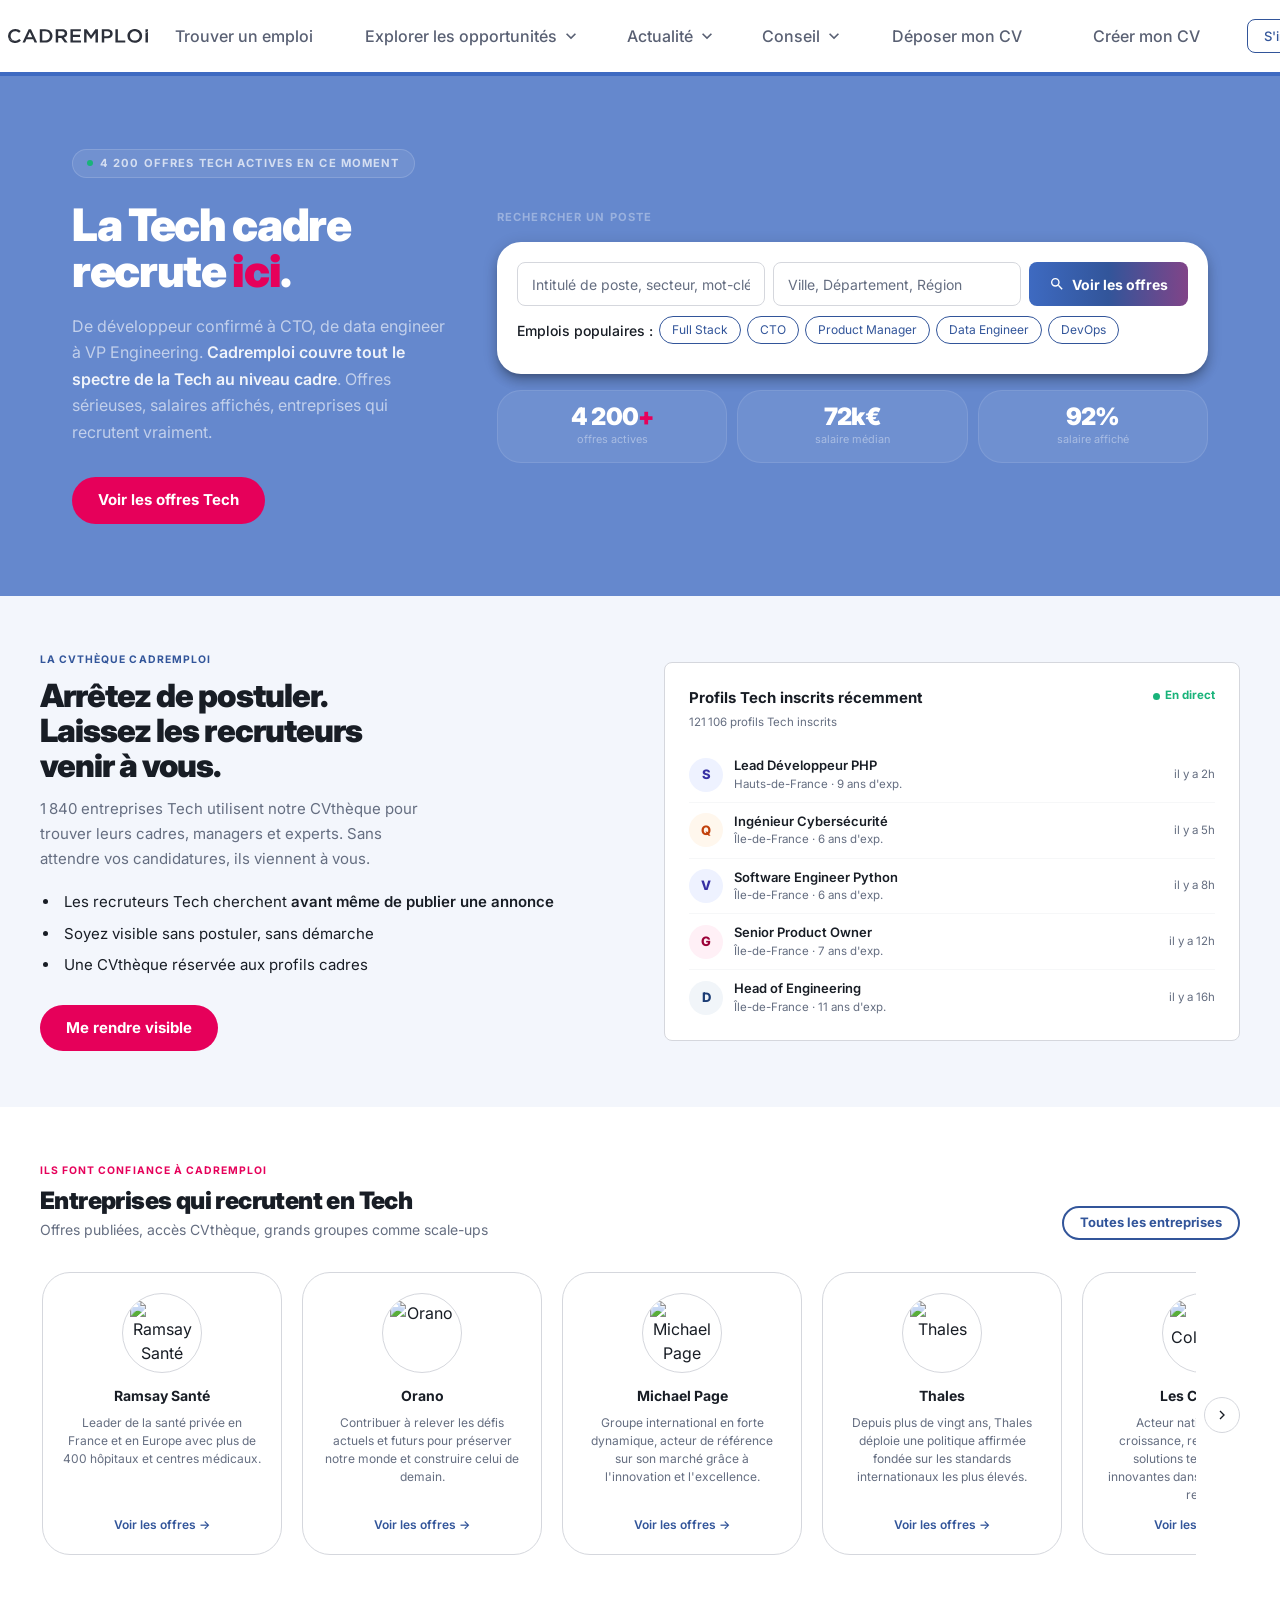
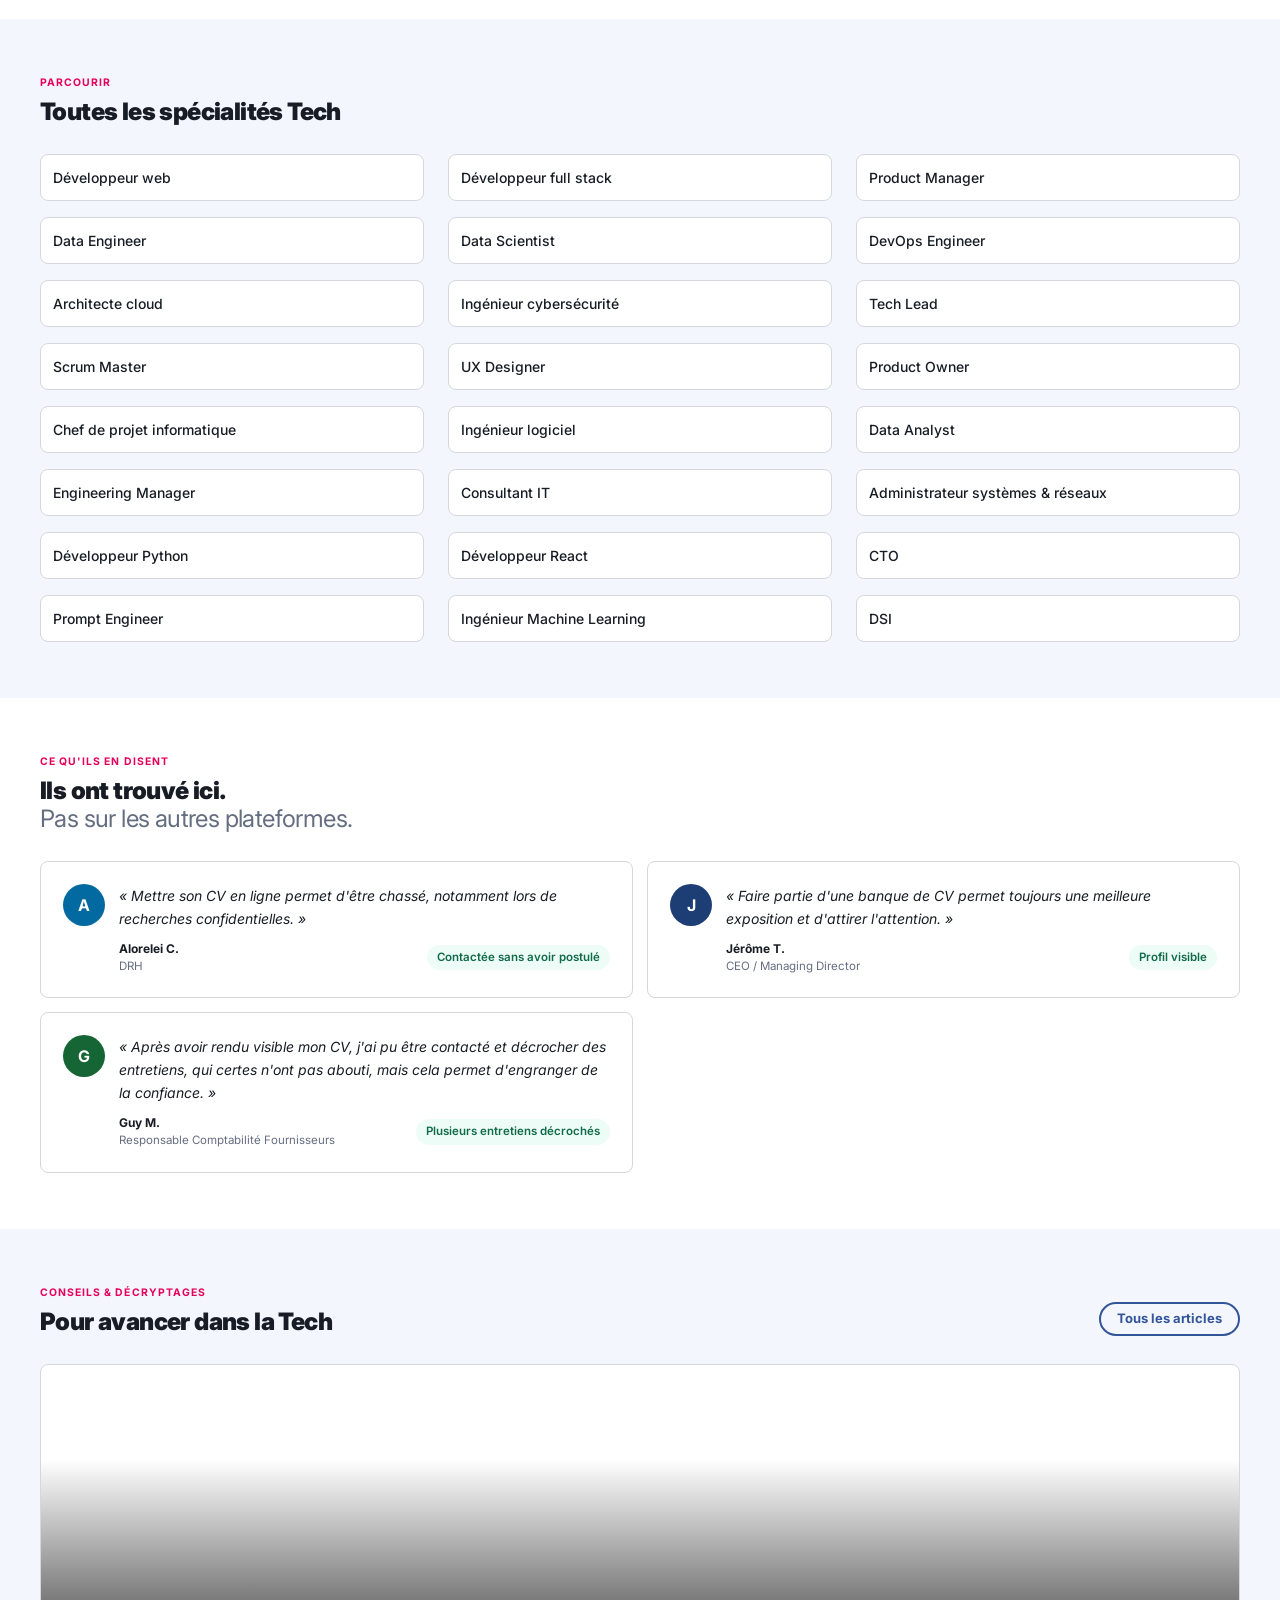
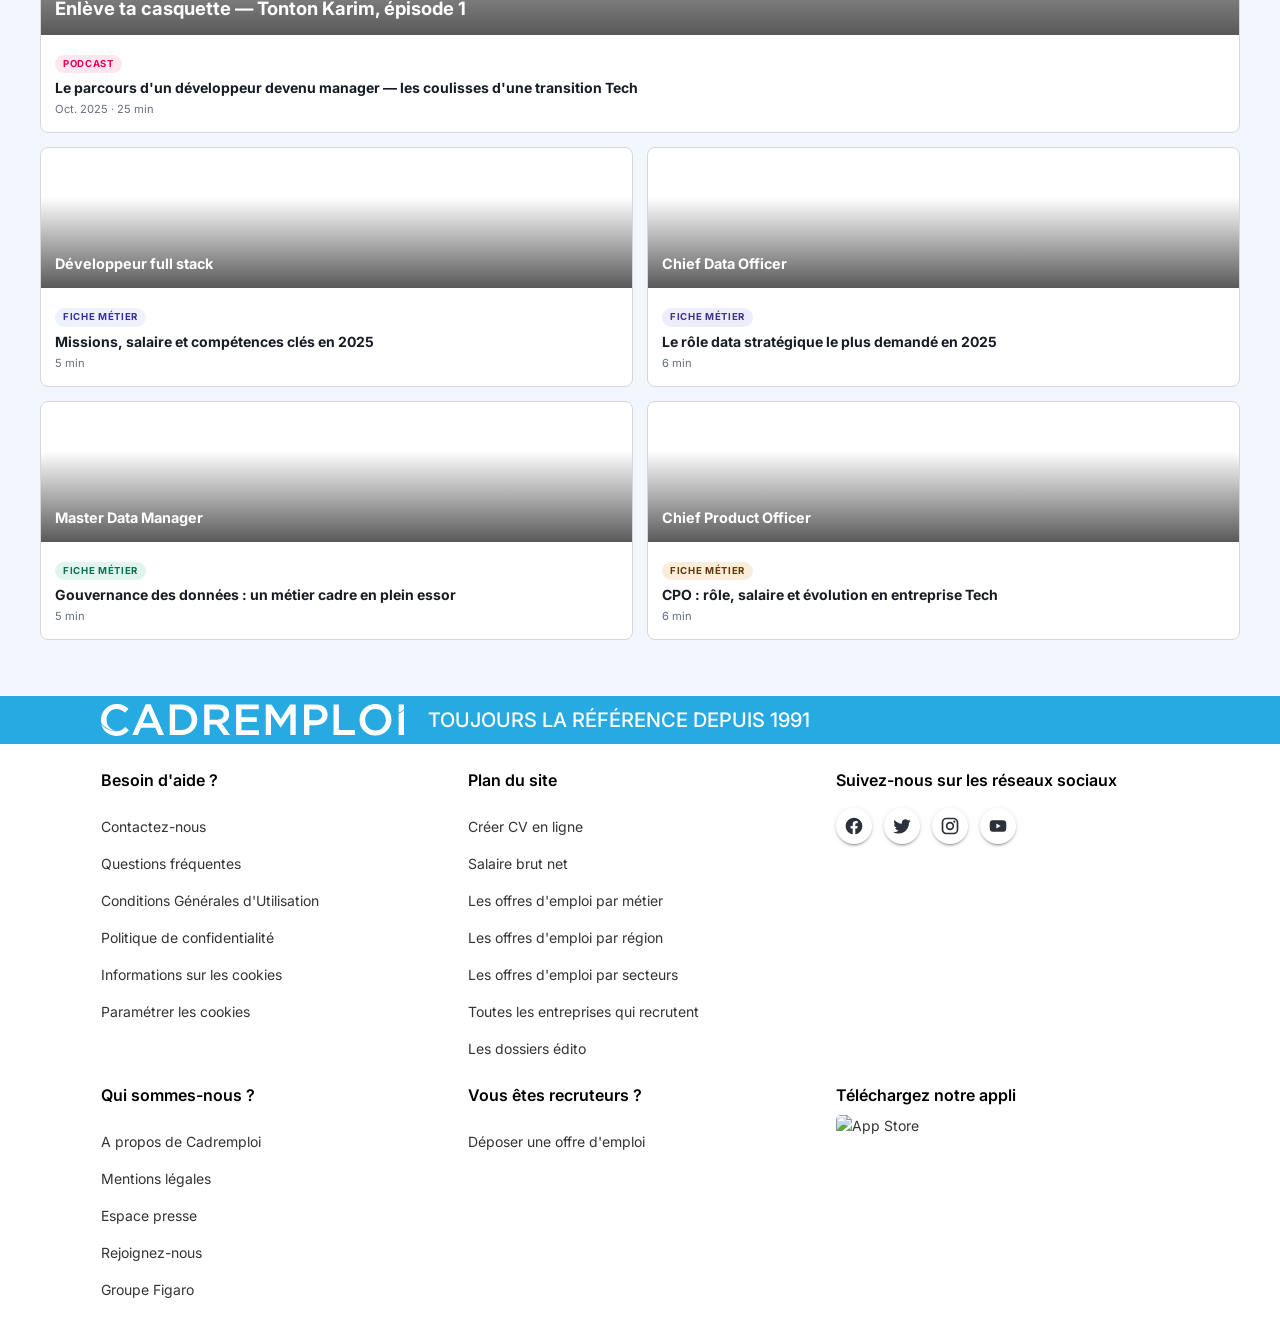
==== tech/index.html @ a8ceb449 "Reorganisation en mono-repo multi-landings par metier - Deplacement du contenu Tech Cadre dans tech/" ====
<!doctype html>
<html lang="fr">
  <head>
    <meta charset="UTF-8" />
    <meta name="viewport" content="width=device-width, initial-scale=1.0" />

    <!-- ══════════════════════════════════════════
         SEO — optimisé pour requêtes Tech cadre
         Requêtes cibles :
           Principale  : "emploi informatique cadre" / "offre emploi tech cadre"
           Secondaires : "emploi développeur cadre", "offre data engineer cadre",
                         "emploi product manager", "offre CTO DSI"
           Longue traîne : "offre emploi full stack Paris cadre",
                           "salaire data engineer cadre France"
         ══════════════════════════════════════════ -->

    <!-- Titre : 57 car. — keyword principal en tête -->
    <title>Offres d'emploi Tech &amp; Informatique Cadre | Cadremploi</title>

    <!-- Description : 155 car. — bénéfice + chiffres + différenciation -->
    <meta
      name="description"
      content="4 200 offres d'emploi Tech pour cadres : développeur, data engineer, product manager, CTO, DevOps. Salaires affichés, entreprises identifiées. Le job board des cadres Tech."
    />

    <meta name="robots" content="noindex, nofollow" />
    <link rel="canonical" href="https://www.cadremploi.fr/fonction/tech" />

    <!-- ── Open Graph (LinkedIn, Facebook, WhatsApp) ── -->
    <meta property="og:type" content="website" />
    <meta property="og:site_name" content="Cadremploi" />
    <meta property="og:locale" content="fr_FR" />
    <meta property="og:url" content="https://www.cadremploi.fr/fonction/tech" />
    <meta
      property="og:title"
      content="Offres d'emploi Tech Cadre — 4 200 postes avec salaires affichés | Cadremploi"
    />
    <meta
      property="og:description"
      content="Développeur, Data Engineer, Product Manager, CTO — trouvez votre prochain poste Tech cadre. Salaires affichés, entreprises identifiées, CVthèque accessible."
    />
    <meta
      property="og:image"
      content="https://sebfcms.github.io/LP_Hub-metiers/tech/assets/og-tech-cadremploi.png"
    />
    <meta property="og:image:width" content="1200" />
    <meta property="og:image:height" content="630" />
    <meta
      property="og:image:alt"
      content="Cadremploi — Offres d'emploi Tech cadre"
    />

    <!-- ── Twitter / X Card ── -->
    <meta name="twitter:card" content="summary_large_image" />
    <meta name="twitter:site" content="@cadremploi" />
    <meta
      name="twitter:title"
      content="Offres d'emploi Tech Cadre | Cadremploi"
    />
    <meta
      name="twitter:description"
      content="4 200 offres Tech pour cadres. Salaires affichés, entreprises identifiées. Déposez votre CV et laissez les recruteurs venir à vous."
    />
    <meta
      name="twitter:image"
      content="https://sebfcms.github.io/LP_Hub-metiers/tech/assets/og-tech-cadremploi.png"
    />

    <!-- ── Schema.org — WebPage + BreadcrumbList ── -->
    <script type="application/ld+json">
      {
        "@context": "https://schema.org",
        "@graph": [
          {
            "@type": "WebPage",
            "@id": "https://www.cadremploi.fr/fonction/tech",
            "url": "https://www.cadremploi.fr/fonction/tech",
            "name": "Offres d'emploi Tech & Informatique Cadre | Cadremploi",
            "description": "4 200 offres d'emploi Tech pour cadres : développeur, data engineer, product manager, CTO, DevOps. Salaires affichés, entreprises identifiées.",
            "inLanguage": "fr-FR",
            "isPartOf": {
              "@type": "WebSite",
              "@id": "https://www.cadremploi.fr",
              "url": "https://www.cadremploi.fr",
              "name": "Cadremploi",
              "description": "Le job board de référence pour les cadres et dirigeants en France"
            },
            "publisher": {
              "@type": "Organization",
              "name": "Cadremploi",
              "url": "https://www.cadremploi.fr",
              "logo": {
                "@type": "ImageObject",
                "url": "https://www.cadremploi.fr/images/logo-cadremploi.svg"
              }
            }
          },
          {
            "@type": "BreadcrumbList",
            "itemListElement": [
              {
                "@type": "ListItem",
                "position": 1,
                "name": "Accueil",
                "item": "https://www.cadremploi.fr"
              },
              {
                "@type": "ListItem",
                "position": 2,
                "name": "Emploi Tech & Informatique",
                "item": "https://www.cadremploi.fr/fonction/tech"
              }
            ]
          },
          {
            "@type": "JobPosting",
            "title": "Offres d'emploi Tech & Informatique Cadre",
            "description": "4 200 offres d'emploi Tech pour cadres et dirigeants en France. Développeur, Data Engineer, Product Manager, CTO, DevOps, Architecte Cloud.",
            "hiringOrganization": {
              "@type": "Organization",
              "name": "Cadremploi",
              "url": "https://www.cadremploi.fr"
            },
            "jobLocation": {
              "@type": "Place",
              "address": {
                "@type": "PostalAddress",
                "addressCountry": "FR"
              }
            },
            "employmentType": ["FULL_TIME", "CONTRACTOR", "PART_TIME"],
            "industry": "Informatique, Télécoms, Digital",
            "occupationalCategory": "Informatique / Tech"
          }
        ]
      }
    </script>

    <!-- Polices -->
    <link rel="preconnect" href="https://fonts.googleapis.com" />
    <link rel="preconnect" href="https://fonts.gstatic.com" crossorigin />
    <link
      href="https://fonts.googleapis.com/css2?family=Inter:wght@300;400;500;600;700;900&family=Poppins:wght@400;500;600;700&display=swap"
      rel="stylesheet"
    />

    <!-- CSS — ordre important -->
    <link rel="stylesheet" href="../assets/css/design-system-ce.css" />
    <link rel="stylesheet" href="css/base.css" />
    <link rel="stylesheet" href="css/components.css" />
    <link rel="stylesheet" href="css/layout.css" />
    <script type="text/javascript">
      "use strict";
      !(function () {
        var e = function () {
          var e,
            t = "__tcfapiLocator",
            a = [],
            n = window;
          for (; n; ) {
            try {
              if (n.frames[t]) {
                e = n;
                break;
              }
            } catch (e) {}
            if (n === window.top) break;
            n = n.parent;
          }
          e ||
            (!(function e() {
              var a = n.document,
                r = !!n.frames[t];
              if (!r)
                if (a.body) {
                  var s = a.createElement("iframe");
                  ((s.style.cssText = "display:none"),
                    (s.name = t),
                    a.body.appendChild(s));
                } else setTimeout(e, 5);
              return !r;
            })(),
            (n.__tcfapi = function () {
              for (
                var e, t = arguments.length, n = new Array(t), r = 0;
                r < t;
                r++
              )
                n[r] = arguments[r];
              if (!n.length) return a;
              if ("setGdprApplies" === n[0])
                n.length > 3 &&
                  2 === parseInt(n[1], 10) &&
                  "boolean" == typeof n[3] &&
                  ((e = n[3]), "function" == typeof n[2] && n[2]("set", !0));
              else if ("ping" === n[0]) {
                var s = { gdprApplies: e, cmpLoaded: !1, cmpStatus: "stub" };
                "function" == typeof n[2] && n[2](s);
              } else a.push(n);
            }),
            n.addEventListener(
              "message",
              function (e) {
                var t = "string" == typeof e.data,
                  a = {};
                try {
                  a = t ? JSON.parse(e.data) : e.data;
                } catch (e) {}
                var n = a.__tcfapiCall;
                n &&
                  window.__tcfapi(
                    n.command,
                    n.version,
                    function (a, r) {
                      var s = {
                        __tcfapiReturn: {
                          returnValue: a,
                          success: r,
                          callId: n.callId,
                        },
                      };
                      (t && (s = JSON.stringify(s)),
                        e &&
                          e.source &&
                          e.source.postMessage &&
                          e.source.postMessage(s, "*"));
                    },
                    n.parameter,
                  );
              },
              !1,
            ));
        };
        "undefined" != typeof module ? (module.exports = e) : e();
      })();
    </script>
    <script type="text/javascript">
      window.dataLayer = [
        {
          CD7: "production",
          CD37: "hub_tech",
        },
      ];
    </script>
    <!-- Google Tag Manager -->
    <script>
      (function (w, d, s, l, i) {
        w[l] = w[l] || [];
        w[l].push({
          "gtm.start": new Date().getTime(),
          event: "gtm.js",
        });
        var f = d.getElementsByTagName(s)[0],
          j = d.createElement(s),
          dl = l !== "dataLayer" ? "&l=" + l : "";
        j.async = true;
        j.src = "https://www.googletagmanager.com/gtm.js?id=" + i + dl;
        f.parentNode.insertBefore(j, f);
      })(window, document, "script", "dataLayer", "GTM-MZKFFW5");
    </script>
    <!-- End Google Tag Manager -->

    <!-- Styles header/footer prod -->
    <style>
      /* Import des polices Google Fonts - Inter, Open Sans, Source Sans Pro */
      @import url("https://fonts.googleapis.com/css2?family=Inter:wght@300;400;500;600;700&family=Source+Sans+Pro:wght@300;400;600;700&family=Open+Sans:wght@300;400;600;700&family=Noto+Sans:wght@300;400;500;600;700&display=swap");

      /* Reset et styles de base */
      * {
        box-sizing: border-box;
      }

      html,
      body {
        font-family:
          Inter, "Source Sans Pro", "Open Sans", "Noto Sans", Arial, sans-serif;
        font-size: 16px;
        line-height: 1.5;
        -webkit-font-smoothing: antialiased;
        -moz-osx-font-smoothing: grayscale;
        margin: 0;
        padding: 0;
        width: 100%;
      }

      /* Classes utilitaires Vuetify essentielles */
      .d-none {
        display: none !important;
      }
      .d-flex {
        display: flex !important;
      }
      .d-inline-block {
        display: inline-block !important;
      }
      .align-center {
        align-items: center !important;
      }
      .flex-fill {
        flex: 1 !important;
      }
      .flex-column {
        flex-direction: column !important;
      }
      /* Classes de gap - échelle Vuetify : 1 unité = 4px */
      .ga-1 {
        gap: 4px !important;
      }
      .ga-3 {
        gap: 12px !important;
      }
      .ga-4 {
        gap: 16px !important;
      }

      /* Gaps responsive - appliquent les valeurs par breakpoint */
      .ga-md-2 {
        gap: 8px !important;
      }
      .ga-lg-4 {
        gap: 16px !important;
      }

      /* Sur petits écrans (< 1280px), ga-md-2 prend le dessus */
      @media (max-width: 1279px) {
        nav[aria-label="Principale"].ga-lg-4 {
          gap: 8px !important;
        }
      }

      /* Sur grands écrans (>= 1280px), ga-lg-4 prend le dessus */
      @media (min-width: 1280px) {
        nav[aria-label="Principale"].ga-lg-4 {
          gap: 16px !important;
        }
      }
      .pa-4 {
        padding: 16px !important;
      }
      .ps-2 {
        padding-left: 8px !important;
      }
      .py-3 {
        padding-top: 12px !important;
        padding-bottom: 12px !important;
      }
      .py-md-4 {
        padding-top: 16px !important;
        padding-bottom: 16px !important;
      }
      .mb-2 {
        margin-bottom: 8px !important;
      }
      .ml-2 {
        margin-left: 8px !important;
      }
      .me-4 {
        margin-right: 16px !important;
      }
      .me-6 {
        margin-right: 24px !important;
      }
      .mx-3 {
        margin-left: 12px !important;
        margin-right: 12px !important;
      }
      .text-right {
        text-align: right !important;
        justify-content: flex-end !important;
      }
      .text-caption {
        font-size: 12px !important;
        line-height: 1.25 !important;
      }

      /* Si un élément a .text-right ET .text-caption, l'alignement à droite prime */
      .text-right.text-caption {
        text-align: right !important;
      }
      .font-weight-medium {
        font-weight: 500 !important;
      }
      .font-weight-bold {
        font-weight: 700 !important;
      }
      .text-decoration-underline {
        text-decoration: underline !important;
      }
      .rounded-lg {
        border-radius: 8px !important;
      }
      .elevation-0 {
        box-shadow: none !important;
      }
      .bg-white {
        background-color: #ffffff !important;
      }

      /* Variables CSS Vuetify (couleurs du thème ceTheme) */
      :root {
        --v-theme-grey-800: 44, 48, 58;
        --v-theme-pale-grey-40: 89, 96, 115;
        --v-theme-grey-200: 197, 201, 211;
        --v-theme-grey-100: 226, 228, 233;
        --v-theme-pale-grey-95: 241, 241, 244;
        --v-theme-blue-600: 50, 85, 154;
        --v-theme-blue-500: 62, 106, 193;
        --v-theme-blue-50: 236, 240, 249;
        --v-theme-red-600: 230, 0, 90;
        --v-theme-white: 255, 255, 255;
        --v-border-color: 0, 0, 0;
        --v-border-opacity: 0.12;
        --v-high-emphasis-opacity: 1;
        --v-medium-emphasis-opacity: 0.6;
        --v-hover-opacity: 0.04;
        --v-focus-opacity: 0.12;
        --v-activated-opacity: 0.12;
        --v-theme-overlay-multiplier: 1;
      }

      /* Classes de couleur avec haute spécificité - CORRECTION */
      /* Les textes de navigation utilisent pale-grey-40, pas grey-800 */
      .text-grey-800,
      .v-btn.text-grey-800,
      a.text-grey-800,
      button.text-grey-800,
      .v-btn.text-grey-800 .v-btn__content,
      a.text-grey-800 .v-btn__content,
      button.text-grey-800 .v-btn__content {
        color: #596073 !important;
        color: rgb(var(--v-theme-pale-grey-40)) !important;
      }

      /* Pour les boutons variant text, utiliser pale-grey-40 */
      .v-btn--variant-text.text-grey-800,
      .v-btn--variant-text.text-grey-800 *,
      .v-btn--variant-text.text-grey-800 .v-btn__content,
      .v-btn--variant-text.text-grey-800 .v-btn__content *,
      a.v-btn.text-grey-800,
      a.v-btn.text-grey-800 *,
      a.v-btn.text-grey-800 .v-btn__content,
      a.v-btn.text-grey-800 .v-btn__content * {
        color: #596073 !important;
        color: rgb(var(--v-theme-pale-grey-40)) !important;
      }

      .text-pale-grey-40 {
        color: #596073 !important;
        color: rgb(var(--v-theme-pale-grey-40)) !important;
      }

      .text-blue-600,
      .v-icon.text-blue-600 {
        color: #32559a !important;
        color: rgb(var(--v-theme-blue-600)) !important;
      }

      .text-high-emphasis {
        opacity: 1 !important;
      }

      /* Classes responsive */
      /* Par défaut, tous les éléments sont visibles */
      .hidden-md-and-down,
      .hidden-lg-and-up,
      .hidden-md-and-up {
        display: initial;
      }

      /* < 960px (mobile uniquement) */
      @media (max-width: 959px) {
        .d-md-flex {
          display: none !important;
        }
        .hidden-md-and-down {
          display: none !important;
        }
        .d-none.d-md-block {
          display: none !important;
        }
        .py-md-4 {
          padding-top: 12px !important;
          padding-bottom: 12px !important;
        }

        /* Sur mobile, le bouton hamburger est visible et le v-toolbar__prepend a un margin-right */
        .v-toolbar__prepend {
          margin-right: 16px !important;
        }
      }

      /* >= 1468px (tablettes et desktop) */
      @media (min-width: 960px) {
        .d-md-flex {
          display: flex !important;
        }
        .d-md-block {
          display: block !important;
        }
        .hidden-md-and-up {
          display: none !important;
        }
        .hidden-md-and-down {
          display: initial !important;
        }
        .py-md-4 {
          padding-top: 16px !important;
          padding-bottom: 16px !important;
        }

        /* Sur desktop, le bouton hamburger est caché et le v-toolbar__prepend ne doit pas avoir de margin */
        .v-toolbar__prepend {
          display: none !important;
        }
      }

      /* >= 1280px (grands écrans) */
      @media (min-width: 1280px) {
        .hidden-lg-and-up {
          display: none !important;
        }

        /* Exception pour l'icône Mon compte : reste visible jusqu'à 1468px */
        #btn-mon-compte .hidden-lg-and-up {
          display: inline !important;
        }
      }

      /* >= 1468px : cacher l'icône Mon compte en mode desktop */
      @media (min-width: 1468px) {
        #btn-mon-compte .hidden-lg-and-up {
          display: none !important;
        }
      }

      /* Reset pour les liens et boutons */
      a {
        color: inherit;
        text-decoration: none;
      }

      button {
        background: none;
        border: none;
        padding: 0;
        font: inherit;
        color: inherit;
        cursor: pointer;
      }

      /* Styles Vuetify pour les boutons - d'après VBtn.sass */
      .v-btn {
        --color: currentColor;
        align-items: center;
        border-radius: 4px;
        display: inline-grid;
        grid-template-areas: "prepend content append";
        grid-template-columns: max-content auto max-content;
        font-weight: 500;
        justify-content: center;
        letter-spacing: normal;
        line-height: normal;
        max-width: 100%;
        outline: none;
        position: relative;
        text-decoration: none;
        text-indent: normal;
        text-transform: none;
        transition-property: box-shadow, transform, opacity, background;
        transition-duration: 0.28s;
        transition-timing-function: cubic-bezier(0.4, 0, 0.2, 1);
        user-select: none;
        vertical-align: middle;
        flex-shrink: 0;
        border-color: rgba(var(--v-border-color), var(--v-border-opacity));
        border-style: solid;
        border-width: 0;
        cursor: pointer;
      }

      .v-btn.v-btn--density-default {
        height: calc(var(--v-btn-height) + 0px);
      }

      .v-btn .v-icon {
        --v-icon-size-multiplier: 1;
      }

      .v-btn__content,
      .v-btn__append {
        align-items: center;
        display: flex;
        transition:
          transform,
          opacity 0.2s cubic-bezier(0.4, 0, 0.2, 1);
      }

      .v-btn__append {
        grid-area: append;
        margin-inline: calc(var(--v-btn-height) / 4.5)
          calc(var(--v-btn-height) / -9);
      }

      .v-btn__content {
        grid-area: content;
        justify-content: center;
        white-space: nowrap;
      }

      .v-btn__content img {
        display: inline-block;
        vertical-align: middle;
      }

      .v-btn__overlay {
        background-color: currentColor;
        border-radius: inherit;
        opacity: 0;
        transition: opacity 0.2s ease-in-out;
      }

      .v-btn__overlay,
      .v-btn__underlay {
        pointer-events: none;
        position: absolute;
        top: 0;
        left: 0;
        width: 100%;
        height: 100%;
      }

      .v-btn:hover > .v-btn__overlay {
        opacity: calc(
          var(--v-hover-opacity) * var(--v-theme-overlay-multiplier)
        );
      }

      .v-btn:focus-visible > .v-btn__overlay {
        opacity: calc(
          var(--v-focus-opacity) * var(--v-theme-overlay-multiplier)
        );
      }

      .v-btn--variant-plain,
      .v-btn--variant-outlined,
      .v-btn--variant-text {
        background: transparent;
        color: inherit;
      }

      .v-btn--variant-text .v-btn__overlay {
        background: currentColor;
      }

      .v-btn--variant-outlined {
        border: thin solid currentColor;
      }

      .v-btn--size-default {
        font-size: var(--v-btn-size);
        min-width: 64px;
        padding: 0 16px;
      }

      .v-btn--size-small {
        --v-btn-size: 0.8125rem;
        --v-btn-height: 24px;
        font-size: var(--v-btn-size);
        min-width: 42px;
        padding: 0 10px;
      }

      /* Surcharges de BaseButton.vue - appliquées après les styles Vuetify */
      .v-btn {
        min-width: unset !important;
        padding: 4px;
        column-gap: 0.4rem;
        max-width: unset;
      }

      /* Boutons de navigation (variant text) - padding réduit */
      nav[aria-label="Principale"] .v-btn--variant-text {
        padding: 0.75rem 0.8rem;
      }

      /* Effet hover sur les boutons de navigation */
      nav[aria-label="Principale"] .v-btn--variant-text:hover {
        background-color: rgba(89, 96, 115, 0.08) !important;
      }

      /* Réduire le gap uniquement pour les boutons dropdown */
      .dropdown-toggle {
        column-gap: 0.25rem;
      }

      .v-btn--size-small {
        padding-block: 0.5rem;
      }

      .v-btn--density-default:not(.v-btn--icon) {
        height: auto;
        align-self: center;
      }

      .v-btn:not(.v-btn--variant-text) {
        border: 1px solid var(--color);
      }

      .v-btn:focus-visible {
        box-shadow: 0 0 0 3px var(--color);
      }

      .v-btn--icon {
        border-radius: 50%;
        min-width: 0;
        padding: 0;
      }

      .v-btn--icon.v-btn--density-default {
        width: calc(var(--v-btn-height) + 12px);
        height: calc(var(--v-btn-height) + 12px);
      }

      /* Bouton hamburger sur mobile - cercle blanc */
      .v-app-bar-nav-icon {
        margin: 0 !important;
        background: white !important;
        border-radius: 50% !important;
        width: 40px !important;
        height: 40px !important;
        min-width: 40px !important;
        box-shadow: none !important;
        border: none !important;
        outline: none !important;
      }

      .v-app-bar-nav-icon *,
      .v-app-bar-nav-icon .v-btn__overlay,
      .v-app-bar-nav-icon .v-btn__underlay {
        border: none !important;
        outline: none !important;
      }

      .v-app-bar-nav-icon .v-btn__overlay,
      .v-app-bar-nav-icon .v-btn__underlay {
        display: none !important;
        opacity: 0 !important;
      }

      .v-app-bar-nav-icon:hover,
      .v-app-bar-nav-icon:focus,
      .v-app-bar-nav-icon:active {
        background: white !important;
        border: none !important;
        outline: none !important;
      }

      .v-app-bar-nav-icon:before,
      .v-app-bar-nav-icon:after {
        display: none !important;
        content: none !important;
      }

      .v-app-bar-nav-icon .v-icon {
        color: #2c303a !important;
      }

      .v-app-bar-nav-icon svg,
      .v-app-bar-nav-icon svg path {
        fill: #2c303a !important;
        stroke: none !important;
      }

      /* Styles pour les icônes */
      .v-icon {
        display: inline-flex;
        align-items: center;
        justify-content: center;
        vertical-align: middle;
        line-height: 1;
      }

      .v-icon.notranslate {
        transform: none;
      }

      .v-icon--size-default {
        width: 24px;
        height: 24px;
        font-size: 24px;
      }

      .v-icon__svg {
        width: 100%;
        height: 100%;
        fill: currentColor;
      }

      /* Toolbar */
      .v-toolbar {
        display: flex;
        background-color: white;
        box-shadow: none;
        position: relative;
        padding: 0;
        margin: 0;
      }

      .v-app-bar {
        box-shadow: 0 2px 4px rgba(0, 0, 0, 0.08);
        padding: 0 !important;
        margin: 0 !important;
      }

      .v-toolbar__content {
        display: flex;
        align-items: center;
        width: 100%;
        padding: 0 16px 0 0;
        flex-wrap: nowrap;
        box-sizing: border-box;
        flex: 0 0 auto;
        position: relative;
        overflow: hidden;
      }

      .v-toolbar__content > .v-btn:first-child {
        margin-inline-start: 4px;
      }

      .v-toolbar__content > .v-btn:last-child {
        margin-inline-end: 4px;
      }

      @media (max-width: 1467px) {
        .v-toolbar__content {
          padding: 0 8px 0 0;
          position: relative;
        }
      }

      /* Navigation principale */
      nav[aria-label="Principale"] {
        display: flex;
        align-items: center;
        flex-wrap: nowrap;
        gap: inherit;
        font-size: 16px;
        font-weight: 500;
        flex: 0 1 auto;
      }

      nav[aria-label="Principale"] .v-btn {
        font-weight: 500;
      }

      .v-toolbar__prepend {
        margin-inline: 4px auto;
        align-items: center;
        align-self: stretch;
        display: flex;
      }

      .v-spacer {
        flex: 1 1 auto;
      }

      /* V-sheet */
      .v-sheet {
        display: block;
        background-color: white;
      }

      /* V-overlay pour les modals */
      .v-overlay__content {
        position: relative;
      }

      /* V-form */
      .v-form {
        width: 100%;
      }

      /* V-label */
      .v-label {
        display: block;
        font-size: 16px;
        font-weight: 400;
        color: #000;
        margin-bottom: 8px;
        line-height: 17.6px;
      }

      /* V-field */
      .v-field__input {
        width: 100%;
        max-width: 100%;
        padding: 12px;
        border: 1px solid #c0c0c0;
        border-radius: 8px;
        font-size: 16px;
        line-height: 17.6px;
        color: #2c303a;
        outline: none;
        font-family: inherit;
        box-sizing: border-box;
        display: block;
      }

      .v-field__input::placeholder {
        color: #999;
      }

      .v-field__input:focus {
        border-color: #3e6ac1;
      }

      /* Styles pour le header app bar */
      .header-app-bar {
        background-color: white !important;
      }

      .v-app-bar {
        box-shadow: 0 2px 4px rgba(0, 0, 0, 0.1);
      }

      .d-print-none {
        /* Caché à l'impression */
      }

      @media print {
        .d-print-none {
          display: none !important;
        }
      }

      .dropdown-wrapper {
        position: static;
        display: inline-block;
      }

      .dropdown-menu {
        position: fixed;
        top: 72px;
        left: 0 !important;
        right: 0;
        width: 100vw !important;
        max-width: none !important;
        background: white;
        box-shadow: 0 4px 12px rgba(0, 0, 0, 0.1);
        padding: 0;
        z-index: 10000 !important;
        opacity: 0;
        visibility: hidden;
        transition:
          opacity 0.2s ease,
          visibility 0.2s ease;
        border-top: 4px solid #3e6ac1;
      }

      .dropdown-menu.show {
        display: block !important;
        opacity: 1 !important;
        visibility: visible !important;
      }

      .dropdown-menu .v-sheet {
        background: white;
      }

      .dropdown-menu .pa-4 {
        padding: 16px;
      }

      #login-submit-btn {
      }

      .title-espace-perso {
        display: block;
        padding-bottom: 12px;
        margin: 0;
        margin-bottom: 12px;
        font-family:
          "Inter", "Source Sans Pro", "Open Sans", "Noto Sans", "Arial",
          sans-serif;
        font-size: 24px;
        font-weight: 500;
        line-height: 24px;
      }

      .sous-menu-container {
        text-align: left;
        display: flex;
        flex-wrap: wrap;
        margin-left: clamp(2rem, -12rem + 23.3333vw, 16rem);
        font-size: 14px;
        line-height: 26px;
      }

      .sous-menu-container > div:not(:last-child) {
        width: 300px;
        margin-bottom: 1rem;
      }

      .menu-column strong {
        color: #2c303a;
        font-weight: 700;
      }

      .my-2 {
        margin-top: 8px;
        margin-bottom: 8px;
      }

      .level2 {
        display: block;
        color: black;
        margin-bottom: 10px;
        text-decoration: none;
        font-size: 14px;
        line-height: 26px;
      }

      .level2:hover {
        color: #3e6ac1;
      }

      .dropdown-toggle {
        cursor: pointer;
        user-select: none;
        transition:
          background-color 0.2s ease,
          color 0.2s ease;
      }

      .dropdown-toggle:hover {
        background-color: rgba(89, 96, 115, 0.08);
      }

      .dropdown-toggle[aria-expanded="true"] {
        background-color: #dddedf;
      }

      .dropdown-toggle[aria-expanded="true"] svg {
        transform: rotate(180deg);
      }

      .dropdown-toggle svg {
        transition: transform 0.2s ease;
      }

      /* Bouton S'inscrire - ajustement pour correspondre à l'original */
      .v-btn--variant-outlined.v-btn--size-small {
        padding: 8px 16px !important;
        font-size: 13px !important;
        font-weight: 500 !important;
        line-height: normal !important;
        border-radius: 8px !important;
        height: auto !important;
        min-height: 33.5px !important;
        border-color: rgb(var(--v-theme-blue-600)) !important;
      }

      .v-btn--variant-outlined.v-btn--size-small:hover {
        background-color: rgba(var(--v-theme-blue-600), 0.08) !important;
      }

      /* Bouton Mon compte - forcer l'espacement à droite */
      #btn-mon-compte,
      .js-connection-espace-perso {
        margin-right: 24px !important;
      }

      /* Sur mobile, réduire la marge du bouton Mon compte */
      @media (max-width: 1467px) {
        #btn-mon-compte,
        .js-connection-espace-perso {
          margin-right: 8px !important;
        }
      }

      /* Style du logo - 160px de large (comme l'original TheHeader.vue) */
      .cadremploi-logo {
        display: flex;
        flex: 0 0 160px;
        margin-left: 0.5rem;
      }

      .cadremploi-logo img {
        max-width: 100%;
        height: auto;
      }

      /* Sur mobile, réduire la taille du logo */
      @media (max-width: 1467px) {
        .cadremploi-logo {
          flex: 0 0 auto;
          max-width: 140px;
          margin-left: 0.5rem;
        }

        .cadremploi-logo img {
          width: 140px;
          height: auto;
        }
      }

      @media (min-width: 1920px) {
        .cadremploi-logo {
          width: 240px;
        }
      }

      /* S'assurer que le header permet l'overflow et a la bonne bordure */
      #header {
        overflow: visible !important;
        border-bottom: 4px solid #3e6ac1 !important;
        background-color: white !important;
        transition: transform 0.2s ease;
        padding: 0 !important;
        margin: 0 !important;
        width: 100% !important;
        box-sizing: border-box;
      }

      #header .v-toolbar__content {
        overflow: visible !important;
      }

      #header nav {
        overflow: visible !important;
      }

      #header .v-toolbar__prepend {
        margin: 0 !important;
        padding: 0 !important;
      }

      /* S'assurer que les liens dans le header respectent les couleurs */
      #header nav a,
      #header nav button {
        text-decoration: none;
      }

      /* Appliquer la couleur grise aux éléments de navigation */
      #header nav a.text-grey-800,
      #header nav button.text-grey-800,
      #header nav a.text-grey-800 .v-btn__content,
      #header nav button.text-grey-800 .v-btn__content {
        color: #596073 !important;
        color: rgb(var(--v-theme-pale-grey-40)) !important;
      }

      /* Forcer la couleur sur le contenu des boutons de navigation */
      nav[aria-label="Principale"] .v-btn.text-grey-800,
      nav[aria-label="Principale"] .v-btn.text-grey-800 span {
        color: #596073 !important;
        color: rgb(var(--v-theme-pale-grey-40)) !important;
      }

      /* Modal de connexion */
      .auth-modal-overlay {
        position: fixed;
        top: 0;
        left: 0;
        right: 0;
        bottom: 0;
        background: rgba(0, 0, 0, 0.5);
        z-index: 99999;
        display: flex;
        align-items: center;
        justify-content: center;
        opacity: 0;
        transition: opacity 0.3s ease;
        padding: 16px;
      }

      @media (max-width: 1467px) {
        .auth-modal-overlay {
          padding: 0;
        }
      }

      .auth-modal-overlay.show {
        opacity: 1;
      }

      .auth-modal-overlay.show .modal-container {
        transform: translateY(0);
      }

      .modal-container {
        background: white;
        border-radius: 4px;
        max-width: 665px;
        width: 90%;
        max-height: 90vh;
        overflow-y: auto;
        position: relative;
        padding: 32px 48px 48px 48px;
        transition: transform 0.3s ease;
        z-index: 100000;
      }

      @media (max-width: 959px) {
        .modal-container {
          padding: 24px 24px 32px 24px;
          width: 100%;
          max-width: 100%;
          border-radius: 16px;
          max-height: 85vh;
          position: relative;
          margin: 0;
          -webkit-overflow-scrolling: touch;
          z-index: 100001;
        }

        .auth-modal-overlay {
          align-items: center;
          justify-content: center;
        }

        .modal-container::-webkit-scrollbar {
          display: none;
        }

        .modal-container {
          -ms-overflow-style: none;
          scrollbar-width: none;
        }
      }

      .bg-white {
        background-color: white;
      }

      .close-modal-btn {
        position: absolute;
        top: 16px;
        right: 16px;
        background: transparent;
        border: none;
        cursor: pointer;
        padding: 8px;
        display: flex;
        align-items: center;
        justify-content: center;
        border-radius: 50%;
        transition: background-color 0.2s;
        z-index: 1;
      }

      @media (max-width: 1467px) {
        .close-modal-btn {
          top: 16px;
          right: 16px;
          padding: 8px;
        }
      }

      .close-modal-btn:hover {
        background-color: #f5f5f5;
      }

      .close-modal-btn svg {
        fill: #666;
        width: 24px;
        height: 24px;
      }

      @media (max-width: 1467px) {
        .close-modal-btn svg {
          width: 20px;
          height: 20px;
        }
      }

      .modal-content {
        padding-top: 16px;
        width: 100%;
      }

      @media (max-width: 1467px) {
        .modal-content {
          padding-top: 8px;
          width: 100%;
        }
      }

      .modal-content .d-flex {
        width: 100%;
      }

      .modal-content .v-form {
        width: 100%;
      }

      .divider {
        display: flex;
        align-items: center;
        gap: 16px;
        margin: 32px 0;
      }

      @media (max-width: 1467px) {
        .divider {
          margin: 24px 0;
        }
      }

      .divider-line {
        flex: 1;
        height: 1px;
        background: #d0d0d0;
      }

      .divider-text {
        font-size: 14px;
        color: #666;
        white-space: nowrap;
      }

      @media (max-width: 1467px) {
        .divider-text {
          font-size: 12px;
        }
      }

      .social-btn {
        width: 100%;
        height: 54px !important;
        padding: 16px !important;
        background-color: #f5f5f5 !important;
        border: 1px solid #e0e0e0 !important;
        font-size: 16px !important;
        display: flex !important;
        align-items: center !important;
        justify-content: center !important;
        gap: 8px !important;
      }

      @media (max-width: 1467px) {
        .social-btn {
          height: 48px !important;
          padding: 12px !important;
        }
      }

      .social-btn:hover {
        background-color: #eeeeee !important;
      }

      .social-icon {
        width: 36px;
        height: 20px;
        display: block;
      }

      .field-wrapper {
        margin-bottom: 20px;
        width: 100%;
      }

      @media (max-width: 1467px) {
        .field-wrapper {
          margin-bottom: 16px;
          width: 100%;
        }
      }

      .v-label {
        display: block;
        font-size: 16px;
        font-weight: 400;
        color: #000;
        margin-bottom: 8px;
        line-height: 17.6px;
      }

      @media (max-width: 1467px) {
        .v-label {
          font-size: 14px;
          margin-bottom: 6px;
        }
      }

      .v-field__input {
        width: 100% !important;
        max-width: 100% !important;
        height: 56px !important;
        padding: 16px !important;
        border: 1px solid #c0c0c0 !important;
        border-radius: 8px !important;
        font-size: 16px !important;
        line-height: 17.6px !important;
        color: #2c303a !important;
        outline: none !important;
        box-sizing: border-box !important;
        display: block !important;
      }

      @media (max-width: 1467px) {
        .v-field__input {
          width: 100% !important;
          max-width: 100% !important;
          height: 48px !important;
          padding: 12px !important;
          font-size: 14px !important;
        }
      }

      .modal-content input {
        width: 100% !important;
        max-width: 100% !important;
        box-sizing: border-box !important;
      }

      /* Icône d'œil pour le mot de passe */
      .v-field__append-inner {
        position: absolute;
        right: 12px;
        top: 50%;
        transform: translateY(-50%);
        display: flex;
        align-items: center;
        pointer-events: auto;
      }

      .v-icon--clickable {
        cursor: pointer;
        color: #666;
        transition: color 0.2s;
      }

      .v-icon--clickable:hover {
        color: #32559a;
      }

      .v-icon--size-default {
        width: 24px;
        height: 24px;
      }

      .v-icon__svg {
        width: 100%;
        height: 100%;
        fill: currentColor;
      }

      /* "J'ai oublié mon mot de passe" - aligné à droite */
      .modal-content .text-right.mb-2.text-caption,
      .modal-content .text-right.text-caption,
      .modal-content .text-right.mb-2,
      .modal-content .text-right,
      .modal-content div.text-right {
        text-align: right !important;
        display: block !important;
        width: 100% !important;
      }

      .modal-content .text-right a {
        display: inline-block !important;
      }

      /* "Vous avez déjà un compte" - aligné à gauche */
      /* SAUF si l'élément a aussi .text-right */
      .modal-content .d-flex.flex-column .text-caption:not(.text-right),
      .modal-content .d-flex.flex-column div.text-caption:not(.text-right) {
        text-align: left !important;
        display: block !important;
        width: 100% !important;
      }

      /* Force sur mobile aussi */
      @media (max-width: 1467px) {
        .modal-content .text-right.mb-2,
        .modal-content div.text-right {
          text-align: right !important;
        }
      }

      .v-field__input::placeholder {
        color: #999 !important;
      }

      .v-field__input:focus {
        border-color: #3e6ac1 !important;
      }

      .v-form .connection-button {
        width: 100%;
      }

      .connection-button {
        width: 100%;
        height: 45px !important;
        padding: 12px 16px !important;
        font-size: 16px !important;
        font-weight: 500 !important;
        line-height: normal !important;
        border: none !important;
        border-radius: 8px !important;
        cursor: pointer;
      }

      @media (max-width: 1467px) {
        .connection-button {
          height: 45px !important;
          padding: 12px 16px !important;
          font-size: 14px !important;
        }
      }

      .bg-red-600 {
        background-color: #e6005a !important;
        color: white !important;
      }

      .bg-red-600:hover {
        background-color: #cc0050 !important;
      }

      .v-btn--disabled {
        pointer-events: none;
        opacity: 0.26 !important;
      }

      .v-btn--disabled .v-btn__overlay {
        opacity: 0 !important;
      }

      /* État d'erreur pour les champs */
      .v-field__input.error,
      input.v-field__input.error {
        border-color: #e6005a !important;
        border-color: rgb(var(--v-theme-red-600)) !important;
      }

      .error-message {
        color: #e6005a;
        color: rgb(var(--v-theme-red-600));
        font-size: 12px;
        margin-top: 4px;
        line-height: 1.25;
      }

      .text-blue-600 {
        color: rgb(50, 85, 154) !important;
      }

      .text-pale-grey-40 {
        color: #596073 !important;
      }

      .text-right {
        text-align: right !important;
        justify-content: flex-end !important;
      }

      /* Force l'alignement à droite pour TOUS les .text-right */
      [class*="text-right"],
      .text-right,
      div.text-right,
      .text-right.text-caption,
      .text-right.mb-2 {
        text-align: right !important;
        justify-content: flex-end !important;
      }

      .v-form {
        width: 100%;
      }

      /* Menu mobile */
      .mobile-menu-overlay {
        position: fixed;
        top: 76px;
        left: 0;
        width: 100%;
        height: calc(100% - 76px);
        background: rgba(0, 0, 0, 0.5);
        z-index: 1000;
        opacity: 0;
        transition: opacity 0.3s ease;
      }

      .mobile-menu-overlay.show {
        opacity: 1;
      }

      .mobile-menu-drawer {
        position: fixed;
        top: 76px;
        left: 0;
        width: 85%;
        max-width: 400px;
        height: calc(100% - 76px);
        background: white;
        box-shadow: 2px 0 8px rgba(0, 0, 0, 0.15);
        transform: translateX(-100%);
        transition: transform 0.3s ease;
        overflow-y: auto;
        z-index: 1001;
      }

      .mobile-menu-overlay.show .mobile-menu-drawer {
        transform: translateX(0);
      }

      .mobile-menu-content {
        padding: 24px 0;
      }

      .mobile-menu-item {
        display: block;
        padding: 16px 24px;
        color: #2c303a;
        text-decoration: none;
        font-size: 16px;
        font-weight: 400;
        transition: background-color 0.2s;
      }

      .mobile-menu-item:hover {
        background-color: #f5f5f5;
      }

      .mobile-menu-group {
      }

      .mobile-menu-group-toggle {
        width: 100%;
        display: flex;
        justify-content: space-between;
        align-items: center;
        padding: 16px 24px;
        background: none;
        border: none;
        color: #2c303a;
        font-size: 16px;
        font-weight: 500;
        text-align: left;
        cursor: pointer;
        transition: background-color 0.2s;
      }

      .mobile-menu-group-toggle:hover {
        background-color: #f5f5f5;
      }

      .mobile-menu-group-toggle.active .mobile-menu-icon {
        transform: rotate(180deg);
      }

      .mobile-menu-icon {
        flex-shrink: 0;
        fill: #596073;
        transition: transform 0.3s ease;
      }

      .mobile-menu-group-items {
        background: #f9f9f9;
        overflow: hidden;
        max-height: 0;
        transition: max-height 0.3s ease;
      }

      .mobile-menu-group-items.show {
        max-height: 1000px;
      }

      .mobile-menu-subitem {
        display: block;
        padding: 12px 24px 12px 48px;
        color: #596073;
        text-decoration: none;
        font-size: 14px;
        transition: background-color 0.2s;
      }

      .mobile-menu-subitem:hover {
        background-color: #f0f0f0;
      }

      .mobile-menu-section-title {
        display: block;
        padding: 16px 24px 8px 48px;
        color: #2c303a;
        font-size: 14px;
        font-weight: 600;
        margin-top: 12px;
      }

      .mobile-menu-section-title:first-child {
        margin-top: 0;
      }

      .mobile-menu-buttons {
        padding: 24px 24px;
        display: flex;
        flex-direction: column;
        gap: 12px;
      }

      .mobile-menu-btn {
        display: block;
        padding: 12px 24px;
        text-align: center;
        color: #3e6ac1;
        background: white;
        border: 1px solid #3e6ac1;
        border-radius: 8px;
        text-decoration: none;
        font-size: 16px;
        font-weight: 500;
        transition:
          background-color 0.2s,
          color 0.2s;
      }

      .mobile-menu-btn:hover {
        background: #3e6ac1;
        color: white;
      }

      /* Reset et styles de base */
      * {
        box-sizing: border-box;
      }

      footer {
        background-color: white;
        color: #333;
      }

      .top-footer {
        padding: 16px 0;
      }

      .top-footer a {
        cursor: default;
        text-decoration: none;
      }

      .top-footer a:hover {
        opacity: 0.8;
      }

      .bg-primary {
        background-color: #26aae1 !important;
      }

      .wrapper {
        width: 90vw;
        width: clamp(16rem, 90vw, 70rem);
        margin-left: auto;
        margin-right: auto;
        padding-left: clamp(1.09rem, 1rem + 0.47vw, 1.33rem);
        padding-right: clamp(1.09rem, 1rem + 0.47vw, 1.33rem);
        position: relative;
      }

      .d-flex {
        display: flex;
        align-items: center;
      }

      .flex-wrap {
        flex-wrap: wrap;
      }

      .mr-6 {
        margin-right: 24px;
        display: flex;
        align-items: center;
      }

      .py-2 {
        padding-top: 8px;
        padding-bottom: 8px;
      }

      .py-6 {
        padding-top: 24px;
        padding-bottom: 24px;
      }

      @media (max-width: 959px) {
        .py-6 {
          padding-top: 48px;
          padding-bottom: 48px;
        }
      }

      .text-h6 {
        font-size: 20px;
        font-weight: 500;
        line-height: 26px;
      }

      .font-weight-medium {
        font-weight: 500;
      }

      .text-white {
        color: white;
      }

      .text-body-2 {
        font-size: 14px;
        line-height: 1.5;
      }

      .logo {
        height: 32px;
        width: auto;
      }

      /* Vuetify row et col */
      .v-row {
        display: flex;
        flex-wrap: wrap;
        flex: 1 1 auto;
        margin: -12px;
      }

      .v-col-12 {
        flex: 0 0 100%;
        max-width: 100%;
        padding: 12px;
      }

      @media (min-width: 600px) {
        .v-col-sm-6 {
          flex: 0 0 50%;
          max-width: 50%;
        }
      }

      @media (min-width: 960px) {
        .v-col-md-4 {
          flex: 0 0 33.333333%;
          max-width: 33.333333%;
        }

        .order-md-4 {
          order: 4;
        }

        .order-md-5 {
          order: 5;
        }

        .order-6 {
          order: 6;
        }
      }

      .mr-4 {
        margin-right: 16px !important;
      }

      .footer-links {
        display: flex;
        flex-direction: column;
        gap: 16px;
        color: #333;
      }

      .footer-links a {
        color: #333;
        text-decoration: none;
        transition: color 0.2s;
        cursor: default;
      }

      .footer-links a:hover {
        color: #999;
        text-decoration: none;
      }

      .cmp-button {
        background-color: white;
        border: none;
        padding: 0;
        text-align: left;
        color: #333;
        cursor: default;
        font-size: 14px;
        transition: color 0.2s;
      }

      .cmp-button:hover {
        color: #999;
        text-decoration: none;
      }

      .title {
        color: #000;
        font-size: 16px;
        margin-bottom: 8px;
        font-weight: 600;
      }

      .reseaux-sociaux {
        display: flex;
        flex-direction: column;
        gap: 16px;
      }

      .reseaux-sociaux .title {
        width: 100%;
        margin-bottom: 0;
      }

      .social-buttons-wrapper {
        display: flex;
        flex-direction: row;
        gap: 12px;
        align-items: center;
      }

      .reseaux-sociaux .v-btn.mr-4 {
        margin-right: 0 !important;
      }

      .reseaux-sociaux .v-btn {
        display: inline-flex;
      }

      /* Styles pour les boutons icône sociaux Vuetify */
      .v-btn--icon {
        border-radius: 50%;
        min-width: 0;
        padding: 0;
        width: 36px;
        height: 36px;
        display: inline-flex;
        align-items: center;
        justify-content: center;
      }

      .v-btn--size-small {
        --v-btn-size: 0.875rem;
        --v-btn-height: 36px;
        font-size: var(--v-btn-size);
      }

      /* Surcharger les variables Vuetify pour les boutons sociaux */
      .reseaux-sociaux .v-btn--size-small {
        --v-btn-size: 0.875rem !important;
        --v-btn-height: 36px !important;
        line-height: 36px !important;
      }

      /* Forcer la taille 36x36 pour les boutons sociaux */
      .reseaux-sociaux .v-btn,
      .reseaux-sociaux .v-btn--icon,
      .reseaux-sociaux .v-btn--density-default {
        width: 36px !important;
        height: 36px !important;
        min-width: 36px !important;
        min-height: 36px !important;
        max-width: 36px !important;
        max-height: 36px !important;
        box-sizing: border-box !important;
        padding: 0 !important;
        line-height: normal !important;
        font-size: 0 !important;
      }

      .v-btn--variant-elevated {
        background: white !important;
        color: #2c303a !important;
        box-shadow:
          0 3px 1px -2px rgba(0, 0, 0, 0.2),
          0 2px 2px 0 rgba(0, 0, 0, 0.14),
          0 1px 5px 0 rgba(0, 0, 0, 0.12) !important;
      }

      .v-btn--variant-elevated *,
      .v-btn--variant-elevated::before,
      .v-btn--variant-elevated::after {
        border: none !important;
        outline: none !important;
        box-shadow: none;
      }

      .v-btn--variant-elevated:hover {
        background: #f5f5f5 !important;
        box-shadow:
          0 3px 3px -2px rgba(0, 0, 0, 0.3),
          0 3px 4px 0 rgba(0, 0, 0, 0.2),
          0 1px 8px 0 rgba(0, 0, 0, 0.16) !important;
      }

      .v-btn--variant-elevated:focus,
      .v-btn--variant-elevated:active {
        outline: none !important;
        border: none !important;
      }

      /* Supprimer tout cercle/border sur les liens et boutons sociaux */
      .reseaux-sociaux a,
      .reseaux-sociaux a:focus,
      .reseaux-sociaux a:active,
      .reseaux-sociaux .v-btn,
      .reseaux-sociaux .v-btn:focus,
      .reseaux-sociaux .v-btn:active {
        border: none !important;
        outline: none !important;
        box-shadow:
          0 3px 1px -2px rgba(0, 0, 0, 0.2),
          0 2px 2px 0 rgba(0, 0, 0, 0.14),
          0 1px 5px 0 rgba(0, 0, 0, 0.12) !important;
      }

      .reseaux-sociaux a:hover {
        box-shadow:
          0 3px 3px -2px rgba(0, 0, 0, 0.3),
          0 3px 4px 0 rgba(0, 0, 0, 0.2),
          0 1px 8px 0 rgba(0, 0, 0, 0.16) !important;
        background: #f5f5f5 !important;
      }

      /* Forcer la taille 36x36 pour les liens sociaux aussi */
      .reseaux-sociaux a {
        width: 36px !important;
        height: 36px !important;
        min-width: 36px !important;
        min-height: 36px !important;
        max-width: 36px !important;
        max-height: 36px !important;
        display: inline-flex !important;
        align-items: center !important;
        justify-content: center !important;
        border-radius: 50% !important;
        box-sizing: border-box !important;
        padding: 0 !important;
        cursor: default !important;
      }

      .v-btn__overlay,
      .v-btn__underlay {
        position: absolute;
        top: 0;
        left: 0;
        width: 100%;
        height: 100%;
        border-radius: inherit;
        pointer-events: none;
        opacity: 0;
      }

      .v-btn__content {
        display: flex;
        align-items: center;
        justify-content: center;
      }

      /* S'assurer que le contenu des boutons sociaux ne dépasse pas 36x36 */
      .reseaux-sociaux .v-btn__content {
        width: 100%;
        height: 100%;
      }

      .reseaux-sociaux .v-btn__overlay,
      .reseaux-sociaux .v-btn__underlay {
        border-radius: 50% !important;
      }

      .v-icon {
        display: inline-flex;
        align-items: center;
        justify-content: center;
        vertical-align: middle;
        line-height: 1;
      }

      .v-icon--size-default {
        font-size: 20px;
        width: 20px;
        height: 20px;
      }

      /* Ajuster la taille des icônes dans les boutons sociaux */
      .reseaux-sociaux .v-icon {
        font-size: 20px !important;
        width: 20px !important;
        height: 20px !important;
      }

      .reseaux-sociaux .v-icon__svg {
        width: 20px !important;
        height: 20px !important;
      }

      .v-icon__svg {
        fill: currentColor;
        width: 100%;
        height: 100%;
      }

      /* Forcer la couleur des icônes sociales */
      .reseaux-sociaux .v-btn--variant-elevated .v-icon {
        color: #2c303a !important;
      }

      .reseaux-sociaux .v-btn--variant-elevated svg {
        fill: #2c303a !important;
      }

      .app-store-download img {
        width: 130px;
        border-radius: 5px;
      }

      @media (max-width: 599px) {
        .wrapper {
          padding: 0 16px;
        }
      }
    </style>
  </head>
  <body>
    <!-- ══════════════════════════════════════════
     HEADER — repris depuis la prod Cadremploi
     ══════════════════════════════════════════ -->
    <header
      class="v-toolbar v-toolbar--collapse-start v-toolbar--density-default elevation-0 v-theme--ceTheme v-locale--is-ltr v-app-bar d-print-none header-app-bar"
      style="top: 0px; z-index: 1006; position: relative; width: 100%"
      id="header"
      data-v-ba1a373a=""
    >
      <div class="v-toolbar__content" style="height: 72px; width: 100%">
        <div class="v-toolbar__prepend">
          <button
            type="button"
            class="v-btn v-btn--icon v-theme--ceTheme v-btn--density-default v-btn--size-small v-btn--variant-plain hidden-md-and-up v-app-bar-nav-icon"
            style=""
            aria-label="Menu mobile"
            data-v-ba1a373a=""
          >
            <span class="v-btn__overlay"></span>
            <span class="v-btn__underlay"></span>
            <span class="v-btn__content" data-no-activator="">
              <i
                class="v-icon notranslate v-theme--ceTheme v-icon--size-default"
                style=""
                aria-hidden="true"
              >
                <svg
                  class="v-icon__svg"
                  xmlns="http://www.w3.org/2000/svg"
                  viewBox="0 0 24 24"
                  role="img"
                  aria-hidden="true"
                >
                  <path
                    d="M3,6H21V8H3V6M3,11H21V13H3V11M3,16H21V18H3V16Z"
                  ></path>
                </svg>
              </i>
            </span>
          </button>
        </div>
        <a href="/" class="cadremploi-logo" data-v-ba1a373a="">
          <img
            src="data:image/svg+xml,%3csvg%20xmlns='http://www.w3.org/2000/svg'%20viewBox='0%200%201237.9%20130.8'%20style='fill:currentColor'%20xml:space='preserve'%3e%3cpath%20d='M182.6%201.2h20.3l54.8%20125.4h-23.1l-12.6-30h-58.9l-12.8%2030.1h-22.4L182.6%201.2zm31.4%2076-21.5-49.8-21.3%2049.8H214zm66.8-75.1h46.4c39.1%200%2066.2%2026.9%2066.2%2061.9v.4c0%2035-27%2062.3-66.2%2062.3h-46.4V2.1zm46.5%20104.6c26.2%200%2043.2-17.6%2043.2-42v-.4c0-24.4-17.1-42.3-43.2-42.3h-24.5v84.7h24.5zM421.7%202.1h55.5c15.6%200%2027.9%204.6%2035.9%2012.4%206.6%206.8%2010.3%2016%2010.3%2026.9v.4c0%2020.5-12.3%2032.7-29.7%2037.7l33.6%2047.1h-25.8L471%2083.3h-27.4v43.4h-21.9V2.1zm54%2061.8c15.6%200%2025.6-8.2%2025.6-20.8v-.4c0-13.3-9.6-20.6-25.8-20.6h-31.8v41.8h32zm76.4-61.8h92.3v19.6H574v32.4h62.4v19.6H574v33.4h71.3v19.6h-93.2V2.1zm121%200h23.3L734.3%2061l37.9-58.9h23.3v124.5h-21.9V37.4l-39.3%2058.7h-.7l-39-58.4v88.9h-21.5V2.1zm156.2%200h49.1c29%200%2047.3%2016.5%2047.3%2041.6v.4c0%2027.9-22.4%2042.5-49.8%2042.5h-24.7v40h-21.9V2.1zm47.3%2064.8c16.5%200%2026.9-9.3%2026.9-22.2v-.4c0-14.6-10.5-22.2-26.9-22.2h-25.4v44.8h25.4zm73.3-64.8h21.9v104.6h65.5v19.9H950V2.1zm106.4%2062.6v-.4c0-35%2027-64.4%2065.3-64.4s64.9%2029%2064.9%2064v.4c0%2035-27%2064.4-65.3%2064.4a63%2063%200%200%201-64.9-64zm107.3%200v-.4c0-24.2-17.6-44.3-42.3-44.3-24.7%200-42%2019.7-42%2043.9v.4c0%2024.2%2017.6%2044.3%2042.3%2044.3%2024.7.1%2042-19.7%2042-43.9zm52.5-25.2v87.1h21.9V25a80.2%2080.2%200%200%201-21.9%2014.5zm0-37.4v33.5a83.4%2083.4%200%200%200%2021.9-14.5v-19h-21.9zM1.4%2078.3c2.8%204.3%2030.3%2036.3%2069.4%2029.5-2.3.3-4.7.5-7.2.5-23.7%200-40.8-19.8-40.8-43.9V64c0-24.2%2017.1-43.6%2040.8-43.6%2014.1%200%2024.7%206.2%2034.6%2015.4l13.9-16.1A65%2065%200%200%200%2063.7.5%2062.8%2062.8%200%200%200%200%2064.4a72.5%2072.5%200%200%200%201.4%2013.9zm98.1%2015.5a51.3%2051.3%200%200%201-27.8%2016.3C32.8%20117.9%204.4%2086.7%201.5%2082.4a62.1%2062.1%200%200%200%2062.8%2048.4c23.1-.6%2037-9.5%2049.5-23.2L99.5%2093.8c-8.6%208.4%200%200%200%200z'%20style='fill:%232c303a'%20/%3e%3c/svg%3e"
            width="240"
            height="36"
            alt="Cadremploi"
            data-v-ba1a373a=""
          />
        </a>
        <nav
          class="d-none d-md-flex align-center ga-lg-4 ga-md-2 ps-2 font-weight-medium"
          aria-label="Principale"
          data-v-ba1a373a=""
        >
          <a
            href="/emploi/liste_offres"
            class="v-btn v-theme--ceTheme text-grey-800 v-btn--density-default rounded-lg v-btn--size-default v-btn--variant-text"
          >
            <span class="v-btn__content" data-no-activator=""
              >Trouver un emploi</span
            >
          </a>

          <div class="dropdown-wrapper" style="position: relative">
            <button
              class="v-btn v-theme--ceTheme text-grey-800 v-btn--density-default rounded-lg v-btn--size-default v-btn--variant-text dropdown-toggle"
              aria-haspopup="menu"
              aria-expanded="false"
              data-dropdown="explorer"
            >
              <span class="v-btn__content" data-no-activator=""
                >Explorer les opportunités</span
              >
              <span class="v-btn__append">
                <i
                  class="v-icon notranslate v-theme--ceTheme v-icon--size-default text-blue-600"
                  aria-hidden="true"
                >
                  <svg
                    class="v-icon__svg"
                    xmlns="http://www.w3.org/2000/svg"
                    viewBox="0 0 24 24"
                    role="img"
                    aria-hidden="true"
                  >
                    <path
                      d="M7.41,8.58L12,13.17L16.59,8.58L18,10L12,16L6,10L7.41,8.58Z"
                    ></path>
                  </svg>
                </i>
              </span>
            </button>
            <div class="dropdown-menu" id="menu-explorer" style="display: none">
              <div class="v-sheet v-theme--ceTheme elevation-0 pa-4">
                <div
                  data-ga-action="clic_header_offre_emploi"
                  class="sous-menu-container"
                >
                  <div class="menu-column">
                    <a
                      class="level2"
                      href="/emploi/top_recruteurs"
                      data-ga-label="entreprises"
                      >Les entreprises qui recrutent</a
                    >
                    <a
                      class="level2"
                      href="/emploi/annuaire_cabinets"
                      data-ga-label="cabinets"
                      >Les cabinets de recrutement</a
                    >
                  </div>
                  <div class="menu-column">
                    <a
                      class="level2"
                      href="/emploi/liste_offres?tyc=1"
                      data-ga-label="cdi"
                      >Offres d'emploi CDI</a
                    >
                    <a
                      class="level2"
                      href="/emploi/liste_offres?tyc=2"
                      data-ga-label="cdd"
                      >Offres d'emploi CDD</a
                    >
                    <a
                      class="level2"
                      href="/emploi/liste_offres?sct=70010"
                      data-ga-label="interim"
                      >Offres d'emploi Intérim</a
                    >
                  </div>
                  <div class="menu-column">
                    <a
                      class="level2"
                      href="/emploi/liste_offres?tyc=7"
                      data-ga-label="freelance"
                      >Offres d'emploi Freelance</a
                    >
                    <a
                      class="level2"
                      href="/emploi/liste_offres?rub=_jeunes_diplomes"
                      data-ga-label="jeunes_dip"
                      >Offres d'emploi Jeunes Diplômés</a
                    >
                    <a
                      class="level2"
                      href="/emploi/liste_offres?tyc=8"
                      data-ga-label="stages"
                      >Offres d'emploi Stage</a
                    >
                  </div>
                  <div class="menu-column">
                    <a
                      class="level2"
                      href="/emploi/liste_offres?tyc=13"
                      data-ga-label="alternance_apprentissage"
                      >Offres d'emploi Alternance / Apprentissage</a
                    >
                  </div>
                </div>
              </div>
            </div>
          </div>

          <div class="dropdown-wrapper" style="position: relative">
            <button
              class="v-btn v-theme--ceTheme text-grey-800 v-btn--density-default rounded-lg v-btn--size-default v-btn--variant-text dropdown-toggle"
              aria-haspopup="menu"
              aria-expanded="false"
              data-dropdown="actualite"
            >
              <span class="v-btn__content" data-no-activator="">Actualité</span>
              <span class="v-btn__append">
                <i
                  class="v-icon notranslate v-theme--ceTheme v-icon--size-default text-blue-600"
                  aria-hidden="true"
                >
                  <svg
                    class="v-icon__svg"
                    xmlns="http://www.w3.org/2000/svg"
                    viewBox="0 0 24 24"
                    role="img"
                    aria-hidden="true"
                  >
                    <path
                      d="M7.41,8.58L12,13.17L16.59,8.58L18,10L12,16L6,10L7.41,8.58Z"
                    ></path>
                  </svg>
                </i>
              </span>
            </button>
            <div
              class="dropdown-menu"
              id="menu-actualite"
              style="display: none"
            >
              <div class="v-sheet v-theme--ceTheme elevation-0 pa-4">
                <div
                  data-ga-action="clic_header_actualites"
                  class="sous-menu-container"
                >
                  <div class="menu-column">
                    <strong class="my-2 d-inline-block"
                      >S'informer sur l'emploi des cadres</strong
                    >
                    <a
                      class="level2"
                      href="/editorial/actualites/actu-emploi.html"
                      data-ga-label="derniere_actu"
                      >Les dernières actualités</a
                    >
                    <a
                      class="level2"
                      href="/actualites-emploi/"
                      data-ga-label="actualites_emploi"
                      >Tendances Emploi</a
                    >
                  </div>
                  <div class="menu-column">
                    <strong class="my-2 d-inline-block"
                      >La Playlist Cadremploi</strong
                    >
                    <a
                      class="level2"
                      href="/editorial/actualites/cadremploi-tv.html"
                      data-ga-label="emissions"
                      >Regarder nos émissions</a
                    >
                  </div>
                  <div class="menu-column">
                    <strong class="my-2 d-inline-block"
                      >Nos partenaires prennent la parole</strong
                    >
                    <a
                      class="level2"
                      href="/editorial/actualites/actu-metiers-regions.html"
                      data-ga-label="secteur_region"
                      >L'actualité des partenaires</a
                    >
                    <a
                      class="level2"
                      href="/editorial/podcasts.html"
                      data-ga-label="job_podcasts"
                      >Podcasts RH</a
                    >
                  </div>
                </div>
              </div>
            </div>
          </div>

          <div class="dropdown-wrapper" style="position: relative">
            <button
              class="v-btn v-theme--ceTheme text-grey-800 v-btn--density-default rounded-lg v-btn--size-default v-btn--variant-text dropdown-toggle"
              aria-haspopup="menu"
              aria-expanded="false"
              data-dropdown="conseil"
            >
              <span class="v-btn__content" data-no-activator="">Conseil</span>
              <span class="v-btn__append">
                <i
                  class="v-icon notranslate v-theme--ceTheme v-icon--size-default text-blue-600"
                  aria-hidden="true"
                >
                  <svg
                    class="v-icon__svg"
                    xmlns="http://www.w3.org/2000/svg"
                    viewBox="0 0 24 24"
                    role="img"
                    aria-hidden="true"
                  >
                    <path
                      d="M7.41,8.58L12,13.17L16.59,8.58L18,10L12,16L6,10L7.41,8.58Z"
                    ></path>
                  </svg>
                </i>
              </span>
            </button>
            <div class="dropdown-menu" id="menu-conseil" style="display: none">
              <div class="v-sheet v-theme--ceTheme elevation-0 pa-4">
                <div
                  data-ga-action="clic_header_conseils"
                  class="sous-menu-container"
                >
                  <div class="menu-column">
                    <strong class="my-2 d-inline-block"
                      >Mieux vivre son job</strong
                    >
                    <a
                      class="level2"
                      href="/editorial/conseils/conseils-carriere.html"
                      data-ga-label="job_gestion_carriere"
                      >Gérer ma carrière</a
                    >
                    <a
                      class="level2"
                      href="/editorial/conseils/salaire.html"
                      data-ga-label="job_salaire"
                      >Savoir parler salaire</a
                    >
                    <a
                      class="level2"
                      href="/editorial/conseils/droit-du-travail.html"
                      data-ga-label="job_droits"
                      >Connaître ses droits au travail</a
                    >
                    <a
                      class="level2"
                      href="/editorial/international.html"
                      data-ga-label="job_international"
                      >Travailler à l'international</a
                    >
                    <a
                      class="level2"
                      href="/actualites-emploi/nos-conseils-pratiques/"
                      data-ga-label="job_conseils_pratiques"
                      >Nos conseils pratiques</a
                    >
                  </div>
                  <div class="menu-column">
                    <strong class="my-2 d-inline-block"
                      >Chercher ailleurs</strong
                    >
                    <a
                      class="level2"
                      href="/editorial/conseils/conseils-candidature/cv.html"
                      data-ga-label="search_redaction_cv"
                      >Rédiger son CV</a
                    >
                    <a
                      class="level2"
                      href="/editorial/conseils/conseils-candidature/lettre-de-motivation.html"
                      data-ga-label="search_lettre_motivation"
                      >Assurer sa lettre de motivation</a
                    >
                    <a
                      class="level2"
                      href="/editorial/conseils/conseils-candidature/entretien-embauche.html"
                      data-ga-label="search_entretien"
                      >Préparer son entretien d'embauche</a
                    >
                    <a
                      class="level2"
                      href="/editorial/conseils/conseils-candidature.html"
                      data-ga-label="search_postuler"
                      >Postuler au bon moment</a
                    >
                    <a
                      class="level2"
                      href="/emploi/entreprendre"
                      data-ga-label="search_entrepreneuriat"
                      >Se lancer dans l'entrepreneuriat</a
                    >
                  </div>
                  <div class="menu-column">
                    <strong class="my-2 d-inline-block">Se former</strong>
                    <a
                      class="level2"
                      href="/editorial/tag/management"
                      data-ga-label="learn_management"
                      >Améliorer son management</a
                    >
                    <a
                      class="level2"
                      href="/editorial/formation/conseils-secteur.html"
                      data-ga-label="learn_decouvrir"
                      >Découvrir les formations par secteur</a
                    >
                    <a
                      class="level2"
                      href="/editorial/formation/cpf-cif-vae.html"
                      data-ga-label="learn_choisir_CPF_VAE"
                      >Choisir le bon dispositif CPF et VAE</a
                    >
                    <a
                      class="level2"
                      href="/editorial/formation/mba-ms-masters.html"
                      data-ga-label="learn_choisir_MBA_MS"
                      >Choisir un MBA / MS / Masters</a
                    >
                    <a
                      class="level2"
                      href="/editorial/formation/langues.html"
                      data-ga-label="learn_linguistiques"
                      >Développer ses compétences linguistiques</a
                    >
                  </div>
                  <div class="menu-column">
                    <strong class="my-2 d-inline-block"
                      >Trouver mon premier job</strong
                    >
                    <a
                      class="level2"
                      href="/editorial/conseils/toutes-nos-fiches-metiers.html"
                      data-ga-label="find_fiches"
                      >Fiches métiers</a
                    >
                    <a
                      class="level2"
                      href="/outils/salaire-brut-net"
                      data-ga-label="calculateur-salaire"
                      >Salaire brut net</a
                    >
                  </div>
                </div>
              </div>
            </div>
          </div>

          <a
            href="/depot-cv"
            class="v-btn v-theme--ceTheme text-grey-800 v-btn--density-default rounded-lg v-btn--size-default v-btn--variant-text me-4"
          >
            <span class="v-btn__content" data-no-activator=""
              >Déposer mon CV</span
            >
          </a>
          <a
            href="/emploi/createur_cv"
            class="v-btn v-theme--ceTheme text-grey-800 v-btn--density-default rounded-lg v-btn--size-default v-btn--variant-text me-4"
          >
            <span class="v-btn__content" data-no-activator=""
              >Créer mon CV</span
            >
          </a>
        </nav>

        <div class="v-spacer" style=""></div>

        <a
          href="/emploi/creer_compte"
          class="v-btn v-theme--ceTheme text-blue-600 v-btn--density-default rounded-lg v-btn--size-small v-btn--variant-outlined hidden-md-and-down mx-3"
        >
          <span class="v-btn__content" data-no-activator="">S'inscrire</span>
        </a>

        <button
          class="v-btn v-theme--ceTheme text-blue-600 v-btn--density-default rounded-lg v-btn--size-small v-btn--variant-text js-connection-espace-perso me-6"
          aria-label="Connexion"
          id="btn-mon-compte"
        >
          <span class="v-btn__content" data-no-activator="">
            <img
              src="[data-uri]"
              width="30"
              height="30"
              alt=""
              class="hidden-lg-and-up btn-mon-compte-icon"
            />
            <span class="hidden-md-and-down btn-mon-compte-text"
              >Mon compte</span
            >
          </span>
        </button>
      </div>
    </header>

    <!-- Menu mobile -->
    <div
      class="mobile-menu-overlay"
      id="mobile-menu-overlay"
      style="display: none"
    >
      <div class="mobile-menu-drawer" id="mobile-menu-drawer">
        <div class="mobile-menu-content">
          <a href="/emploi/liste_offres" class="mobile-menu-item"
            >Trouver un emploi</a
          >

          <div class="mobile-menu-group">
            <button class="mobile-menu-group-toggle" data-group="explorer">
              <span>Explorer les opportunités</span>
              <svg
                class="mobile-menu-icon"
                xmlns="http://www.w3.org/2000/svg"
                viewBox="0 0 24 24"
                width="24"
                height="24"
              >
                <path
                  d="M7.41,8.58L12,13.17L16.59,8.58L18,10L12,16L6,10L7.41,8.58Z"
                ></path>
              </svg>
            </button>
            <div
              class="mobile-menu-group-items"
              id="mobile-group-explorer"
              style="display: none"
            >
              <a href="/emploi/top_recruteurs" class="mobile-menu-subitem"
                >Les entreprises qui recrutent</a
              >
              <a href="/emploi/annuaire_cabinets" class="mobile-menu-subitem"
                >Les cabinets de recrutement</a
              >
              <a href="/emploi/liste_offres?tyc=1" class="mobile-menu-subitem"
                >Offres d'emploi CDI</a
              >
              <a href="/emploi/liste_offres?tyc=2" class="mobile-menu-subitem"
                >Offres d'emploi CDD</a
              >
              <a
                href="/emploi/liste_offres?sct=70010"
                class="mobile-menu-subitem"
                >Offres d'emploi Intérim</a
              >
              <a href="/emploi/liste_offres?tyc=7" class="mobile-menu-subitem"
                >Offres d'emploi Freelance</a
              >
              <a
                href="/emploi/liste_offres?rub=_jeunes_diplomes"
                class="mobile-menu-subitem"
                >Offres d'emploi Jeunes Diplômés</a
              >
              <a href="/emploi/liste_offres?tyc=8" class="mobile-menu-subitem"
                >Offres d'emploi Stage</a
              >
              <a href="/emploi/liste_offres?tyc=13" class="mobile-menu-subitem"
                >Offres d'emploi Alternance / Apprentissage</a
              >
            </div>
          </div>

          <div class="mobile-menu-group">
            <button class="mobile-menu-group-toggle" data-group="actualite">
              <span>Actualité</span>
              <svg
                class="mobile-menu-icon"
                xmlns="http://www.w3.org/2000/svg"
                viewBox="0 0 24 24"
                width="24"
                height="24"
              >
                <path
                  d="M7.41,8.58L12,13.17L16.59,8.58L18,10L12,16L6,10L7.41,8.58Z"
                ></path>
              </svg>
            </button>
            <div
              class="mobile-menu-group-items"
              id="mobile-group-actualite"
              style="display: none"
            >
              <strong class="mobile-menu-section-title"
                >S'informer sur l'emploi des cadres</strong
              >
              <a
                href="/editorial/actualites/actu-emploi.html"
                class="mobile-menu-subitem"
                >Les dernières actualités</a
              >
              <a href="/actualites-emploi/" class="mobile-menu-subitem"
                >Tendances Emploi</a
              >

              <strong class="mobile-menu-section-title"
                >La Playlist Cadremploi</strong
              >
              <a
                href="/editorial/actualites/cadremploi-tv.html"
                class="mobile-menu-subitem"
                >Regarder nos émissions</a
              >

              <strong class="mobile-menu-section-title"
                >Nos partenaires prennent la parole</strong
              >
              <a
                href="/editorial/actualites/actu-metiers-regions.html"
                class="mobile-menu-subitem"
                >L'actualité des partenaires</a
              >
              <a href="/editorial/podcasts.html" class="mobile-menu-subitem"
                >Podcasts RH</a
              >
            </div>
          </div>

          <div class="mobile-menu-group">
            <button class="mobile-menu-group-toggle" data-group="conseil">
              <span>Conseil</span>
              <svg
                class="mobile-menu-icon"
                xmlns="http://www.w3.org/2000/svg"
                viewBox="0 0 24 24"
                width="24"
                height="24"
              >
                <path
                  d="M7.41,8.58L12,13.17L16.59,8.58L18,10L12,16L6,10L7.41,8.58Z"
                ></path>
              </svg>
            </button>
            <div
              class="mobile-menu-group-items"
              id="mobile-group-conseil"
              style="display: none"
            >
              <strong class="mobile-menu-section-title"
                >Mieux vivre son job</strong
              >
              <a
                href="/editorial/conseils/conseils-carriere.html"
                class="mobile-menu-subitem"
                >Gérer ma carrière</a
              >
              <a
                href="/editorial/conseils/salaire.html"
                class="mobile-menu-subitem"
                >Savoir parler salaire</a
              >
              <a
                href="/editorial/conseils/droit-du-travail.html"
                class="mobile-menu-subitem"
                >Connaître ses droits au travail</a
              >
              <a
                href="/editorial/international.html"
                class="mobile-menu-subitem"
                >Travailler à l'international</a
              >
              <a
                href="/actualites-emploi/nos-conseils-pratiques/"
                class="mobile-menu-subitem"
                >Nos conseils pratiques</a
              >

              <strong class="mobile-menu-section-title"
                >Chercher ailleurs</strong
              >
              <a
                href="/editorial/conseils/conseils-candidature/cv.html"
                class="mobile-menu-subitem"
                >Rédiger son CV</a
              >
              <a
                href="/editorial/conseils/conseils-candidature/lettre-de-motivation.html"
                class="mobile-menu-subitem"
                >Assurer sa lettre de motivation</a
              >
              <a
                href="/editorial/conseils/conseils-candidature/entretien-embauche.html"
                class="mobile-menu-subitem"
                >Préparer son entretien d'embauche</a
              >
              <a
                href="/editorial/conseils/conseils-candidature.html"
                class="mobile-menu-subitem"
                >Postuler au bon moment</a
              >
              <a href="/emploi/entreprendre" class="mobile-menu-subitem"
                >Se lancer dans l'entrepreneuriat</a
              >

              <strong class="mobile-menu-section-title">Se former</strong>
              <a href="/editorial/tag/management" class="mobile-menu-subitem"
                >Améliorer son management</a
              >
              <a
                href="/editorial/formation/conseils-secteur.html"
                class="mobile-menu-subitem"
                >Découvrir les formations par secteur</a
              >
              <a
                href="/editorial/formation/cpf-cif-vae.html"
                class="mobile-menu-subitem"
                >Choisir le bon dispositif CPF et VAE</a
              >
              <a
                href="/editorial/formation/mba-ms-masters.html"
                class="mobile-menu-subitem"
                >Choisir un MBA / MS / Masters</a
              >
              <a
                href="/editorial/formation/langues.html"
                class="mobile-menu-subitem"
                >Développer ses compétences linguistiques</a
              >

              <strong class="mobile-menu-section-title"
                >Trouver mon premier job</strong
              >
              <a
                href="/editorial/conseils/fiches-metiers.html"
                class="mobile-menu-subitem"
                >Fiches métiers</a
              >
              <a href="/outils/salaire-brut-net" class="mobile-menu-subitem"
                >Salaire brut net</a
              >
            </div>
          </div>

          <div class="mobile-menu-buttons">
            <a href="/depot-cv" class="mobile-menu-btn">Déposer mon CV</a>
            <a href="/emploi/createur_cv" class="mobile-menu-btn"
              >Créer mon CV</a
            >
          </div>
        </div>
      </div>
    </div>

    <!-- Modal de connexion -->
    <div class="auth-modal-overlay" id="auth-modal" style="display: none">
      <div class="v-overlay__content" tabindex="-1" style="max-width: 665px">
        <div class="modal-container bg-white">
          <button
            type="button"
            class="close-modal-btn"
            aria-label="Fermer"
            id="close-modal"
          >
            <svg
              xmlns="http://www.w3.org/2000/svg"
              viewBox="0 0 24 24"
              width="24"
              height="24"
            >
              <path
                d="M19,6.41L17.59,5L12,10.59L6.41,5L5,6.41L10.59,12L5,17.59L6.41,19L12,13.41L17.59,19L19,17.59L13.41,12L19,6.41Z"
              ></path>
            </svg>
          </button>
          <div class="modal-content">
            <h5 class="title-espace-perso">Je me connecte</h5>
            <div class="d-flex ga-3" style="margin-bottom: 24px">
              <div class="flex-fill">
                <button
                  type="button"
                  class="v-btn v-theme--ceTheme text-blue-600 v-btn--density-default rounded-lg v-btn--size-default v-btn--variant-outlined social-btn py-3 py-md-4"
                  id="btn-google-login"
                  data-provider="google"
                >
                  <span class="v-btn__content" data-no-activator="">
                    <img
                      src="data:image/svg+xml,%3csvg%20width='28'%20height='24'%20viewBox='0%200%2020%2020'%20fill='none'%20xmlns='http://www.w3.org/2000/svg'%3e%3cpath%20d='M7.45456%2020.9116V11.6869L4.57878%209.06959L2%207.61719V19.2837C2%2020.1845%202.73359%2020.9116%203.63641%2020.9116H7.45456Z'%20fill='%234285F4'/%3e%3cpath%20d='M20.5449%2020.9115H24.3631C25.2686%2020.9115%2025.9995%2020.1817%2025.9995%2019.2836V7.61719L23.0786%209.28074L20.5449%2011.6868V20.9115Z'%20fill='%2334A853'/%3e%3cpath%20d='M7.45479%2011.6869L7.06348%208.08256L7.45479%204.63281L14.0002%209.5165L20.5457%204.63281L20.9834%207.89631L20.5457%2011.6869L14.0002%2016.5706L7.45479%2011.6869Z'%20fill='%23EA4335'/%3e%3cpath%20d='M20.5449%204.63247V11.6866L25.9995%207.61692V5.44639C25.9995%203.43328%2023.6895%202.28566%2022.0723%203.49297L20.5449%204.63247Z'%20fill='%23FBBC04'/%3e%3cpath%20d='M2%207.61697L4.50866%209.48878L7.45456%2011.6866V4.63251L5.92719%203.49301C4.30719%202.28561%202%203.43332%202%205.44634V7.61697Z'%20fill='%23C5221F'/%3e%3c/svg%3e"
                      alt="Google"
                      class="social-icon"
                    />
                    <span class="ml-2 d-md-block d-none">Google</span>
                  </span>
                </button>
              </div>
              <div class="flex-fill">
                <button
                  type="button"
                  class="v-btn v-theme--ceTheme text-blue-600 v-btn--density-default rounded-lg v-btn--size-default v-btn--variant-outlined social-btn py-3 py-md-4"
                  id="btn-linkedin-login"
                  data-provider="linkedin"
                >
                  <span class="v-btn__content" data-no-activator="">
                    <img
                      src="data:image/svg+xml,%3csvg%20width='39'%20height='37'%20viewBox='0%200%2039%2037'%20fill='none'%20xmlns='http://www.w3.org/2000/svg'%3e%3cpath%20d='M8.18468%204.09439C8.18414%205.17974%207.75246%206.22043%206.98462%206.98751C6.21677%207.75459%205.17565%208.18522%204.0903%208.18468C3.00494%208.18414%201.96425%207.75246%201.19717%206.98462C0.430093%206.21677%20-0.000542166%205.17565%205.12282e-07%204.09029C0.00054319%203.00494%200.43222%201.96425%201.20007%201.19717C1.96791%200.430093%203.00903%20-0.000542166%204.09439%205.12282e-07C5.17974%200.00054319%206.22043%200.43222%206.98751%201.20007C7.75459%201.96791%208.18523%203.00903%208.18468%204.09439ZM8.30745%2011.2151H0.122771V36.8331H8.30745V11.2151ZM21.2392%2011.2151H13.0955V36.8331H21.1574V23.3898C21.1574%2015.9008%2030.9176%2015.2051%2030.9176%2023.3898V36.8331H39V20.607C39%207.98211%2024.554%208.45273%2021.1574%2014.6526L21.2392%2011.2151Z'%20fill='%2332559A'/%3e%3c/svg%3e"
                      alt="LinkedIn"
                      class="social-icon"
                    />
                    <span class="ml-2 d-md-block d-none">LinkedIn</span>
                  </span>
                </button>
              </div>
            </div>
            <div class="divider">
              <div class="divider-line"></div>
              <span class="divider-text">ou se connecter par e-mail</span>
              <div class="divider-line"></div>
            </div>
            <form
              id="login-form"
              name="modaleLogin"
              action="/emploi/login"
              method="POST"
              class="v-form d-flex flex-column ga-1"
              novalidate=""
            >
              <input
                type="hidden"
                name="urlRedirection"
                value=""
                id="url-redirection"
              />
              <input
                type="hidden"
                name="recaptcha_token"
                value=""
                id="recaptcha-token"
              />

              <div class="field-wrapper">
                <label class="v-label mb-2 text-high-emphasis"
                  >Adresse email</label
                >
                <input
                  name="email"
                  id="email-input"
                  autocomplete="email"
                  placeholder="Saisissez votre email"
                  type="email"
                  class="v-field__input"
                  required
                  style="
                    width: 100%;
                    padding: 12px;
                    border: 1px solid #ccc;
                    border-radius: 8px;
                  "
                />
                <div
                  id="email-error"
                  class="error-message"
                  style="display: none"
                >
                  L'adresse email est invalide.
                </div>
              </div>
              <div class="field-wrapper">
                <label class="v-label mb-2 text-high-emphasis"
                  >Mot de passe</label
                >
                <div style="position: relative">
                  <input
                    name="password"
                    id="password-input"
                    autocomplete="current-password"
                    placeholder="Saisissez votre mot de passe"
                    type="password"
                    class="v-field__input"
                    required
                    style="
                      width: 100%;
                      padding: 12px 48px 12px 12px;
                      border: 1px solid #ccc;
                      border-radius: 8px;
                    "
                  />
                  <div class="v-field__append-inner">
                    <i
                      class="v-icon notranslate v-theme--ceTheme v-icon--size-default v-icon--clickable"
                      role="button"
                      aria-hidden="false"
                      tabindex="0"
                      aria-label="Afficher/masquer le mot de passe"
                      id="toggle-password"
                    >
                      <svg
                        class="v-icon__svg"
                        xmlns="http://www.w3.org/2000/svg"
                        viewBox="0 0 24 24"
                        role="img"
                        aria-hidden="true"
                      >
                        <path
                          d="M12,9A3,3 0 0,0 9,12A3,3 0 0,0 12,15A3,3 0 0,0 15,12A3,3 0 0,0 12,9M12,17A5,5 0 0,1 7,12A5,5 0 0,1 12,7A5,5 0 0,1 17,12A5,5 0 0,1 12,17M12,4.5C7,4.5 2.73,7.61 1,12C2.73,16.39 7,19.5 12,19.5C17,19.5 21.27,16.39 23,12C21.27,7.61 17,4.5 12,4.5Z"
                        ></path>
                      </svg>
                    </i>
                  </div>
                </div>
              </div>
              <div class="text-right mb-2 text-caption">
                <a
                  href="/emploi/oubli_mdp"
                  class="font-weight-bold text-blue-600 text-decoration-underline"
                  >J'ai oublié mon mot de passe</a
                >
              </div>
              <button
                type="submit"
                id="login-submit-btn"
                class="connection-button bg-red-600 rounded-lg v-btn--disabled"
                disabled
              >
                <span class="v-btn__overlay"></span>
                <span class="v-btn__underlay"></span>
                <span class="v-btn__content" data-no-activator=""
                  >Je me connecte</span
                >
              </button>
            </form>
            <div class="d-flex flex-column ga-4" style="margin-top: 24px">
              <div
                class="text-pale-grey-40 text-caption"
                style="font-size: 14px"
              >
                <span>Vous avez déjà un compte ? </span>
                <a
                  href="/emploi/creer_compte"
                  class="font-weight-bold text-blue-600 text-decoration-underline"
                  >Je m'inscris</a
                >
              </div>
              <p
                class="privacy-text"
                id="privacy-text"
                style="
                  font-size: 12px;
                  color: #666;
                  line-height: 1.5;
                  margin: 0;
                "
              >
                <span id="privacy-text-short"
                  >Nous recueillons vos données à caractère personnel afin de
                  vous fournir les services auxquels vous souscrivez et
                  notamment...
                </span>
                <span id="privacy-text-full" style="display: none"
                  >Nous recueillons vos données à caractère personnel afin de
                  vous fournir les services auxquels vous souscrivez et
                  notamment : assurer la création et la gestion de votre compte,
                  vous proposer des entreprises et offres d'emploi susceptibles
                  de vous intéresser, vous adresser nos newsletters
                  d'information et autres services souscrits. Nous les
                  utiliserons également, sous réserve des options souscrites, à
                  des fins de ciblage publicitaire et de prospection commerciale
                  au sein de notre Groupe, ainsi qu'avec nos partenaires
                  commerciaux (salons, formation continue, cours de langue,
                  service CV, invitations, etc.). Vous disposez à tout moment
                  d'un droit d'accès, de rectification, de suppression et
                  d'opposition relativement aux données vous concernant dans les
                  limites prévues par la loi. Vous pouvez également à tout
                  moment revoir vos options en matière de prospection
                  commerciale et de ciblage. Ces droits peuvent être exercés à
                  tout moment en écrivant à l'adresse
                  <a
                    class="text-blue-600"
                    href="mailto:DPO_cadremploi@figarocms.fr"
                    >DPO_cadremploi@figarocms.fr</a
                  >. Cadremploi est un service fourni par la société Figaro
                  Classifieds. Pour en savoir plus sur la confidentialité et la
                  protection des données que vous nous communiquez,
                  <a
                    class="text-blue-600"
                    href="https://www.cadremploi.fr/emploi/legal/politique-confidentialite"
                    >cliquez ici</a
                  >.</span
                >
                <a href="#" id="privacy-toggle" class="text-blue-600"
                  >Lire plus</a
                >
              </p>
            </div>
          </div>
        </div>
      </div>
    </div>

    <!-- ══════════════════════════════════════════
     HERO
     ══════════════════════════════════════════ -->
    <section class="hero" aria-label="Recherche d'emploi Tech">
      <div class="hero__inner">
        <!-- Gauche : promesse -->
        <div class="hero__left">
          <div class="hero__eyebrow">
            <span class="hero__eyebrow-dot"></span>
            4 200 offres Tech actives en ce moment
          </div>
          <h1 class="hero__title">
            La Tech cadre<br />
            recrute <span class="accent">ici</span>.<br />
          </h1>
          <p class="hero__sub">
            De développeur confirmé à CTO, de data engineer à VP Engineering.
            <strong
              >Cadremploi couvre tout le spectre de la Tech au niveau
              cadre</strong
            >. Offres sérieuses, salaires affichés, entreprises qui recrutent
            vraiment.
          </p>
          <div class="hero__actions">
            <a
              href="https://www.cadremploi.fr/emploi/liste_offres?query=informatique"
              class="btn-red"
            >
              Voir les offres Tech
            </a>
            <button class="btn-ghost" data-open-alerte>Créer mon alerte</button>
          </div>
        </div>

        <!-- Droite : moteur de recherche -->
        <div class="hero__right">
          <div class="hero__search-label">Rechercher un poste</div>

          <div class="search-card">
            <div class="search-card__row">
              <div class="autocomplete-wrap">
                <input
                  class="search-card__input"
                  type="text"
                  id="search-poste"
                  placeholder="Intitulé de poste, secteur, mot-clé"
                  autocomplete="off"
                />
                <div class="autocomplete-dropdown" id="dropdown-poste"></div>
              </div>
              <div class="autocomplete-wrap">
                <input
                  class="search-card__input"
                  type="text"
                  id="search-lieu"
                  placeholder="Ville, Département, Région"
                  autocomplete="off"
                />
                <div class="autocomplete-dropdown" id="dropdown-lieu"></div>
              </div>
              <button class="search-card__btn" id="search-btn">
                <svg
                  viewBox="0 0 24 24"
                  role="presentation"
                  width="16"
                  height="16"
                  style="flex-shrink: 0"
                >
                  <path
                    d="M9.5,3A6.5,6.5 0 0,1 16,9.5C16,11.11 15.41,12.59 14.44,13.73L14.71,14H15.5L20.5,19L19,20.5L14,15.5V14.71L13.73,14.44C12.59,15.41 11.11,16 9.5,16A6.5,6.5 0 0,1 3,9.5A6.5,6.5 0 0,1 9.5,3M9.5,5C7,5 5,7 5,9.5C5,12 7,14 9.5,14C12,14 14,12 14,9.5C14,7 12,5 9.5,5Z"
                    style="fill: currentcolor"
                  ></path>
                </svg>
                Voir les offres
              </button>
            </div>
            <div class="search-card__tags-row">
              <span class="search-card__label">Emplois populaires :</span>
              <a
                href="https://www.cadremploi.fr/emploi/liste_offres?query=full+stack"
                class="search-card__tag"
                >Full Stack</a
              >
              <a
                href="https://www.cadremploi.fr/emploi/liste_offres?query=cto"
                class="search-card__tag"
                >CTO</a
              >
              <a
                href="https://www.cadremploi.fr/emploi/liste_offres?query=product+manager"
                class="search-card__tag"
                >Product Manager</a
              >
              <a
                href="https://www.cadremploi.fr/emploi/liste_offres?query=data+engineer"
                class="search-card__tag"
                >Data Engineer</a
              >
              <a
                href="https://www.cadremploi.fr/emploi/liste_offres?query=devops"
                class="search-card__tag"
                >DevOps</a
              >
            </div>
            <div class="search-card__alerte-row">
              <button class="search-card__alerte" id="search-alerte">
                Créer mon alerte
                <svg
                  viewBox="0 0 24 24"
                  role="presentation"
                  width="12"
                  height="12"
                  style="flex-shrink: 0; display: inline-block"
                >
                  <path
                    d="M10 21H14C14 22.1 13.1 23 12 23S10 22.1 10 21M21 19V20H3V19L5 17V11C5 7.9 7 5.2 10 4.3V4C10 2.9 10.9 2 12 2S14 2.9 14 4V4.3C17 5.2 19 7.9 19 11V17L21 19M17 11C17 8.2 14.8 6 12 6S7 8.2 7 11V18H17V11Z"
                    style="fill: currentcolor"
                  ></path>
                </svg>
              </button>
            </div>
          </div>

          <!-- Mini stats -->
          <div class="hero__stats">
            <div class="hero__stat">
              <div class="hero__stat-n">4 200<span>+</span></div>
              <div class="hero__stat-l">offres actives</div>
            </div>
            <div class="hero__stat">
              <div class="hero__stat-n">72k<span>€</span></div>
              <div class="hero__stat-l">salaire médian</div>
            </div>
            <div class="hero__stat">
              <div class="hero__stat-n">92<span>%</span></div>
              <div class="hero__stat-l">salaire affiché</div>
            </div>
          </div>
        </div>
      </div>
    </section>

    <!-- ══════════════════════════════════════════
     TICKER — dernières offres en défilement
     ══════════════════════════════════════════ -->
    <div class="ticker" aria-hidden="true" id="section-ticker">
      <div class="ticker__track" id="ticker-track">
        <!-- Injecté par js/ticker.js après fetch API -->
        <div class="ticker__item">
          <span class="ticker__text" style="color: rgba(255, 255, 255, 0.4)">
            Chargement des offres…
          </span>
        </div>
      </div>
    </div>

    <!-- ══════════════════════════════════════════
     CVTHÈQUE + PROFILS LIVE
     ══════════════════════════════════════════ -->
    <section class="cvtheque-section" aria-label="CVthèque Cadremploi">
      <div class="cvtheque-section__inner">
        <!-- Gauche : promesse -->
        <div>
          <div class="cvtheque-section__kicker">La CVthèque Cadremploi</div>
          <h2 class="cvtheque-section__title">
            Arrêtez de postuler.<br />
            Laissez les recruteurs<br />
            venir à vous.
          </h2>
          <p class="cvtheque-section__desc">
            <span id="cv-entreprises">1 840</span> entreprises Tech utilisent
            notre CVthèque pour trouver leurs cadres, managers et experts. Sans
            attendre vos candidatures, ils viennent à vous.
          </p>
          <ul class="cvtheque-section__perks">
            <li>
              Les recruteurs Tech cherchent
              <strong>avant même de publier une annonce</strong>
            </li>
            <li>Soyez visible sans postuler, sans démarche</li>
            <li>Une CVthèque réservée aux profils cadres</li>
          </ul>
          <a href="https://www.cadremploi.fr/depot-cv" class="btn-red"
            >Me rendre visible</a
          >
        </div>

        <!-- Droite : profils live -->
        <div class="profiles-card">
          <div class="profiles-card__header">
            <div class="profiles-card__title">
              Profils Tech inscrits récemment
            </div>
            <div class="live-badge">
              <span class="live-badge__dot"></span>
              En direct
            </div>
          </div>
          <div class="profiles-card__count">
            <span id="profiles-count">121 106</span> profils Tech inscrits
          </div>
          <!-- Injecté par js/profiles.js -->
          <div id="profiles-list"></div>
        </div>
      </div>
    </section>

    <!-- ══════════════════════════════════════════
     ENTREPRISES QUI RECRUTENT
     ══════════════════════════════════════════ -->
    <section class="section" aria-label="Entreprises qui recrutent">
      <div class="section-inner">
        <div class="section-header">
          <div>
            <div class="section-eyebrow">Ils font confiance à Cadremploi</div>
            <h2 class="section-title">Entreprises qui recrutent en Tech</h2>
            <p class="section-sub">
              Offres publiées, accès CVthèque, grands groupes comme scale-ups
            </p>
          </div>
          <a
            href="https://www.cadremploi.fr/emploi/plan_site/entreprises"
            class="btn-outline-sm"
            >Toutes les entreprises</a
          >
        </div>

        <!-- Carrousel style HP -->
        <div class="ent-carousel-wrap">
          <button
            class="ent-carousel__btn ent-carousel__btn--prev"
            id="ent-prev"
            aria-label="Précédent"
            style="display: none"
          >
            <svg
              viewBox="0 0 24 24"
              fill="none"
              stroke="currentColor"
              stroke-width="2"
              width="16"
              height="16"
            >
              <path d="M15 18l-6-6 6-6" />
            </svg>
          </button>
          <div class="ent-carousel" id="ent-carousel">
            <div class="ent-card">
              <div class="ent-card__logo-img">
                <img
                  src="https://lh3.googleusercontent.com/LS-AGpvv9wbYZt_FIw9VvDDbhx1c4eWe1ObEI2pCltfdx-S071m4lBA8PUdxGUMG_Lm_UT2cwChA8N_YXi62f5ovQ36qsKgjsA=w150-h150"
                  alt="Ramsay Santé"
                  loading="lazy"
                />
              </div>
              <h4 class="ent-card__name">Ramsay Santé</h4>
              <p class="ent-card__desc">
                Leader de la santé privée en France et en Europe avec plus de
                400 hôpitaux et centres médicaux.
              </p>
              <a
                href="https://www.cadremploi.fr/emploi/liste_offres?entrepriseid=1503101786775"
                class="ent-card__link"
                >Voir les offres →</a
              >
            </div>

            <div class="ent-card">
              <div class="ent-card__logo-img">
                <img
                  src="https://lh3.googleusercontent.com/CMfXfiJV-08AnKUoMVY_ndCyaP4QrCeyuILN_PZ58WSPuzqSkFnSDj5DmLbYVTVXWFq6sIovYwQtE8tAvarysPyVBON5fHMw=w150-h150"
                  alt="Orano"
                  loading="lazy"
                />
              </div>
              <h4 class="ent-card__name">Orano</h4>
              <p class="ent-card__desc">
                Contribuer à relever les défis actuels et futurs pour préserver
                notre monde et construire celui de demain.
              </p>
              <a
                href="https://www.cadremploi.fr/emploi/liste_offres?entrepriseid=15033461268983693"
                class="ent-card__link"
                >Voir les offres →</a
              >
            </div>

            <div class="ent-card">
              <div class="ent-card__logo-img">
                <img
                  src="https://imagedelivery.net/BN-U87wrUjbdYBHZwNH6NA/a8313ae0-caa6-455c-4c1b-eae071317500/logo150"
                  alt="Michael Page"
                  loading="lazy"
                />
              </div>
              <h4 class="ent-card__name">Michael Page</h4>
              <p class="ent-card__desc">
                Groupe international en forte dynamique, acteur de référence sur
                son marché grâce à l'innovation et l'excellence.
              </p>
              <a
                href="https://www.cadremploi.fr/emploi/liste_offres?entrepriseid=150118838685281843"
                class="ent-card__link"
                >Voir les offres →</a
              >
            </div>

            <div class="ent-card">
              <div class="ent-card__logo-img">
                <img
                  src="https://lh3.googleusercontent.com/B2gkjyJCbvYtpsY6DuQ9IA1x1rH6sg6ciPtHuI5fW--p8K2TIQD6ONfLcA3XsRF4bMer82iVdjgeArHGSDM=w150-h150"
                  alt="Thales"
                  loading="lazy"
                />
              </div>
              <h4 class="ent-card__name">Thales</h4>
              <p class="ent-card__desc">
                Depuis plus de vingt ans, Thales déploie une politique affirmée
                fondée sur les standards internationaux les plus élevés.
              </p>
              <a
                href="https://www.cadremploi.fr/emploi/liste_offres?entrepriseid=1504332787968"
                class="ent-card__link"
                >Voir les offres →</a
              >
            </div>

            <div class="ent-card">
              <div class="ent-card__logo-img">
                <img
                  src="https://lh3.googleusercontent.com/7wT5lB2DxOFHOOcXGDErnTJWdWV5BpJ8da2HZtQCQstxhgK_P8q8KiDn21XOZBohPHlQci4dG1QjNjJ2HEN-KM3mb-b6lF4BNA=w150-h150"
                  alt="Les Colettes"
                  loading="lazy"
                />
              </div>
              <h4 class="ent-card__name">Les Colettes</h4>
              <p class="ent-card__desc">
                Acteur national en forte croissance, reconnu pour des solutions
                technologiques innovantes dans l'immobilier et le retail.
              </p>
              <a
                href="https://www.cadremploi.fr/emploi/liste_offres?entrepriseid=150422515073785442"
                class="ent-card__link"
                >Voir les offres →</a
              >
            </div>

            <div class="ent-card">
              <div class="ent-card__logo-img">
                <img
                  src="https://imagedelivery.net/BN-U87wrUjbdYBHZwNH6NA/78be03f8-33a6-494b-f1ba-4ba5bbc7e000/logo150"
                  alt="Denis Baran Recrutement"
                  loading="lazy"
                />
              </div>
              <h4 class="ent-card__name">Denis Baran Recrutement</h4>
              <p class="ent-card__desc">
                Acteur de référence en UX Design, premier cabinet indépendant
                spécialisé en ergonomie logicielle.
              </p>
              <a
                href="https://www.cadremploi.fr/emploi/liste_offres?entrepriseid=150479989818"
                class="ent-card__link"
                >Voir les offres →</a
              >
            </div>

            <div class="ent-card">
              <div class="ent-card__logo-img">
                <img
                  src="https://lh3.googleusercontent.com/vgwodic4jRanU_SXA2C_4eAPVFztkR6qCjq0BZqQzPefH-dvwTQOewoeQ3VaRNAiiU99rcEKEOP8vQMvBf7yy41NHoPAwic4=w150-h150"
                  alt="Robert Walters France"
                  loading="lazy"
                />
              </div>
              <h4 class="ent-card__name">Robert Walters France</h4>
              <p class="ent-card__desc">
                Acteur industriel du secteur pharmaceutique, alliant excellence
                analytique, performance opérationnelle et culture qualité.
              </p>
              <a
                href="https://www.cadremploi.fr/emploi/liste_offres?entrepriseid=150257463404913595"
                class="ent-card__link"
                >Voir les offres →</a
              >
            </div>

            <div class="ent-card">
              <div class="ent-card__logo-img">
                <img
                  src="https://imagedelivery.net/BN-U87wrUjbdYBHZwNH6NA/ee476b1d-2f8f-460b-e90e-c13fa7460400/logo150"
                  alt="COFAQ"
                  loading="lazy"
                />
              </div>
              <h4 class="ent-card__name">COFAQ</h4>
              <p class="ent-card__desc">
                Depuis plus de 70 ans, groupement de distributeurs indépendants
                dans le bâtiment, l'industrie et les fournitures
                professionnelles.
              </p>
              <a
                href="https://www.cadremploi.fr/emploi/liste_offres?entrepriseid=150640167986213"
                class="ent-card__link"
                >Voir les offres →</a
              >
            </div>

            <div class="ent-card">
              <div class="ent-card__logo-img">
                <img
                  src="https://lh3.googleusercontent.com/b1LWONtDCqaLgCh1ouCeToCO8GhPk2QjRhqB1XsSQ2Z4r3EpmfD_3q4T1ZxgAMF_u_bgD1yQAUsjzw-pdYyaCAe5rP_BlPYP=w150-h150"
                  alt="MBDA"
                  loading="lazy"
                />
              </div>
              <h4 class="ent-card__name">MBDA</h4>
              <p class="ent-card__desc">
                Seul groupe européen capable de concevoir et produire des
                missiles et systèmes de missiles complexes.
              </p>
              <a
                href="https://www.cadremploi.fr/emploi/liste_offres?entrepriseid=150251929626959997"
                class="ent-card__link"
                >Voir les offres →</a
              >
            </div>

            <div class="ent-card">
              <div class="ent-card__logo-img">
                <img
                  src="https://lh3.googleusercontent.com/xHAX1VILCt0VJnDLgX-oyg9R0FfS5hEDRe9p2duwUwoALBDdbFf7wADkxRqPsx-5-l5G8F0TJHjSbucGd7YiRsVjvR6dhouBYw=w150-h150"
                  alt="HEXCEL"
                  loading="lazy"
                />
              </div>
              <h4 class="ent-card__name">HEXCEL</h4>
              <p class="ent-card__desc">
                Leader industriel dans le domaine de la fabrication des
                composites hautes performances.
              </p>
              <a
                href="https://www.cadremploi.fr/emploi/liste_offres?entrepriseid=150644470187416"
                class="ent-card__link"
                >Voir les offres →</a
              >
            </div>

            <div class="ent-card">
              <div class="ent-card__logo-img">
                <img
                  src="https://imagedelivery.net/BN-U87wrUjbdYBHZwNH6NA/9fcaf29c-621b-4344-2416-a1fdf19d6e00/logo150"
                  alt="Kaino"
                  loading="lazy"
                />
              </div>
              <h4 class="ent-card__name">Kaino</h4>
              <p class="ent-card__desc">
                Cabinet de recrutement spécialisé, expert des infrastructures
                critiques, hébergement sécurisé et services IT.
              </p>
              <a
                href="https://www.cadremploi.fr/emploi/liste_offres?entrepriseid=150823032908285442"
                class="ent-card__link"
                >Voir les offres →</a
              >
            </div>

            <div class="ent-card">
              <div class="ent-card__logo-img">
                <img
                  src="https://imagedelivery.net/BN-U87wrUjbdYBHZwNH6NA/02a52055-6b31-4757-4594-ada7b03c3400/logo80"
                  alt="HARDIS GROUP"
                  loading="lazy"
                />
              </div>
              <h4 class="ent-card__name">HARDIS GROUP</h4>
              <p class="ent-card__desc">
                Accélérateur de la transformation durable du commerce et de la
                Supply Chain grâce aux technologies du cloud.
              </p>
              <a
                href="https://www.cadremploi.fr/emploi/liste_offres?entrepriseid=15005018856487753"
                class="ent-card__link"
                >Voir les offres →</a
              >
            </div>
          </div>
          <button
            class="ent-carousel__btn ent-carousel__btn--next"
            id="ent-next"
            aria-label="Suivant"
          >
            <svg
              viewBox="0 0 24 24"
              fill="none"
              stroke="currentColor"
              stroke-width="2"
              width="16"
              height="16"
            >
              <path d="M9 18l6-6-6-6" />
            </svg>
          </button>
        </div>
      </div>
    </section>

    <!-- ══════════════════════════════════════════
     OFFRES RÉCENTES
     ══════════════════════════════════════════ -->
    <section
      class="section"
      aria-label="Offres d'emploi Tech récentes"
      id="section-offres"
    >
      <div class="section-inner">
        <div class="section-header">
          <div>
            <div class="section-eyebrow">Dernières offres</div>
            <h2 class="section-title">Offres Tech fraîchement publiées</h2>
            <p class="section-sub">
              Salaires affichés · entreprises identifiées · pas d'offres
              expirées
            </p>
          </div>
          <a href="#" class="btn-outline-sm">Voir toutes les offres →</a>
        </div>
        <!-- Injecté par js/main.js après fetch API -->
        <div class="jobs-grid" id="jobs-grid-main"></div>
      </div>
    </section>

    <!-- ══════════════════════════════════════════
     SPÉCIALITÉS TECH
     ══════════════════════════════════════════ -->
    <section class="section section--pale" aria-label="Spécialités Tech">
      <div class="section-inner">
        <div class="section-header">
          <div>
            <div class="section-eyebrow">Parcourir</div>
            <h2 class="section-title">Toutes les spécialités Tech</h2>
          </div>
        </div>
        <div class="metiers-grid">
          <a
            href="https://www.cadremploi.fr/emploi/liste_offres?query=développeur-web"
            class="metier-link"
            >Développeur web</a
          >
          <a
            href="https://www.cadremploi.fr/emploi/liste_offres?query=développeur-full-stack"
            class="metier-link"
            >Développeur full stack</a
          >
          <a
            href="https://www.cadremploi.fr/emploi/liste_offres?query=product-manager"
            class="metier-link"
            >Product Manager</a
          >
          <a
            href="https://www.cadremploi.fr/emploi/liste_offres?query=data-engineer"
            class="metier-link"
            >Data Engineer</a
          >
          <a
            href="https://www.cadremploi.fr/emploi/liste_offres?query=data-scientist"
            class="metier-link"
            >Data Scientist</a
          >
          <a
            href="https://www.cadremploi.fr/emploi/liste_offres?query=devops-engineer"
            class="metier-link"
            >DevOps Engineer</a
          >
          <a
            href="https://www.cadremploi.fr/emploi/liste_offres?query=architecte-cloud"
            class="metier-link"
            >Architecte cloud</a
          >
          <a
            href="https://www.cadremploi.fr/emploi/liste_offres?query=ingénieur-cybersécurité"
            class="metier-link"
            >Ingénieur cybersécurité</a
          >
          <a
            href="https://www.cadremploi.fr/emploi/liste_offres?query=tech-lead"
            class="metier-link"
            >Tech Lead</a
          >
          <a
            href="https://www.cadremploi.fr/emploi/liste_offres?query=scrum-master"
            class="metier-link"
            >Scrum Master</a
          >
          <a
            href="https://www.cadremploi.fr/emploi/liste_offres?query=ux-designer"
            class="metier-link"
            >UX Designer</a
          >
          <a
            href="https://www.cadremploi.fr/emploi/liste_offres?query=product-owner"
            class="metier-link"
            >Product Owner</a
          >
          <a
            href="https://www.cadremploi.fr/emploi/liste_offres?query=chef-de-projet-informatique"
            class="metier-link"
            >Chef de projet informatique</a
          >
          <a
            href="https://www.cadremploi.fr/emploi/liste_offres?query=ingénieur-logiciel"
            class="metier-link"
            >Ingénieur logiciel</a
          >
          <a
            href="https://www.cadremploi.fr/emploi/liste_offres?query=data-analyst"
            class="metier-link"
            >Data Analyst</a
          >
          <a
            href="https://www.cadremploi.fr/emploi/liste_offres?query=engineering-manager"
            class="metier-link"
            >Engineering Manager</a
          >
          <a
            href="https://www.cadremploi.fr/emploi/liste_offres?query=consultant-it"
            class="metier-link"
            >Consultant IT</a
          >
          <a
            href="https://www.cadremploi.fr/emploi/liste_offres?query=administrateur-systèmes-et-réseaux"
            class="metier-link"
            >Administrateur systèmes &amp; réseaux</a
          >
          <a
            href="https://www.cadremploi.fr/emploi/liste_offres?query=développeur-python"
            class="metier-link"
            >Développeur Python</a
          >
          <a
            href="https://www.cadremploi.fr/emploi/liste_offres?query=développeur-react"
            class="metier-link"
            >Développeur React</a
          >
          <a
            href="https://www.cadremploi.fr/emploi/liste_offres?query=cto"
            class="metier-link"
            >CTO</a
          >
          <a
            href="https://www.cadremploi.fr/emploi/liste_offres?query=prompt-engineer"
            class="metier-link"
            >Prompt Engineer</a
          >
          <a
            href="https://www.cadremploi.fr/emploi/liste_offres?query=ingénieur-machine-learning"
            class="metier-link"
            >Ingénieur Machine Learning</a
          >
          <a
            href="https://www.cadremploi.fr/emploi/liste_offres?query=directeur-des-systèmes-d-information"
            class="metier-link"
            >DSI</a
          >
        </div>
      </div>
    </section>

    <!-- ══════════════════════════════════════════
     TÉMOIGNAGES
     ══════════════════════════════════════════ -->
    <section class="section" aria-label="Témoignages">
      <div class="section-inner">
        <div class="section-header">
          <div>
            <div class="section-eyebrow">Ce qu'ils en disent</div>
            <h2 class="section-title">
              Ils ont trouvé ici.<br />
              <span style="font-weight: 400; color: var(--muted-fg)"
                >Pas sur les autres plateformes.</span
              >
            </h2>
          </div>
        </div>
        <div class="temos-grid">
          <div class="temo-card">
            <div class="temo-card__av" style="background: #0369a1">A</div>
            <div>
              <p class="temo-card__quote">
                « Mettre son CV en ligne permet d'être chassé, notamment lors de
                recherches confidentielles. »
              </p>
              <div class="temo-card__footer">
                <div>
                  <div class="temo-card__name">Alorelei C.</div>
                  <div class="temo-card__role">DRH</div>
                </div>
                <span class="temo-card__badge"
                  >Contactée sans avoir postulé</span
                >
              </div>
            </div>
          </div>

          <div class="temo-card">
            <div class="temo-card__av" style="background: #1d3d75">J</div>
            <div>
              <p class="temo-card__quote">
                « Faire partie d'une banque de CV permet toujours une meilleure
                exposition et d'attirer l'attention. »
              </p>
              <div class="temo-card__footer">
                <div>
                  <div class="temo-card__name">Jérôme T.</div>
                  <div class="temo-card__role">CEO / Managing Director</div>
                </div>
                <span class="temo-card__badge">Profil visible</span>
              </div>
            </div>
          </div>

          <div class="temo-card">
            <div class="temo-card__av" style="background: #166534">G</div>
            <div>
              <p class="temo-card__quote">
                « Après avoir rendu visible mon CV, j'ai pu être contacté et
                décrocher des entretiens, qui certes n'ont pas abouti, mais cela
                permet d'engranger de la confiance. »
              </p>
              <div class="temo-card__footer">
                <div>
                  <div class="temo-card__name">Guy M.</div>
                  <div class="temo-card__role">
                    Responsable Comptabilité Fournisseurs
                  </div>
                </div>
                <span class="temo-card__badge"
                  >Plusieurs entretiens décrochés</span
                >
              </div>
            </div>
          </div>
        </div>
      </div>
    </section>

    <!-- ══════════════════════════════════════════
     CONTENU ÉDITORIAL
     ══════════════════════════════════════════ -->
    <section class="section section--pale" aria-label="Conseils carrière Tech">
      <div class="section-inner">
        <div class="section-header">
          <div>
            <div class="section-eyebrow">Conseils &amp; décryptages</div>
            <h2 class="section-title">Pour avancer dans la Tech</h2>
          </div>
          <a
            href="https://www.cadremploi.fr/editorial/conseils.html"
            class="btn-outline-sm"
            >Tous les articles</a
          >
        </div>
        <div class="edito-grid">
          <!-- Card grande : le podcast -->
          <article class="edito-card edito-card--big">
            <a
              href="https://www.cadremploi.fr/editorial/actualites/actu-emploi/enleve-ta-casquette-tonton-karim-podcast-episode1"
              rel="noopener"
              style="display: contents"
            >
              <div
                class="edito-card__img"
                style="
                  background: url(&quot;https://img.youtube.com/vi/5M838S_hwoU/maxresdefault.jpg&quot;)
                    center/cover no-repeat;
                "
              >
                <div class="edito-card__img-overlay"></div>
                <div class="edito-card__img-title">
                  Enlève ta casquette — Tonton Karim, épisode 1
                </div>
              </div>
              <div class="edito-card__body">
                <span
                  class="edito-card__tag"
                  style="background: var(--red-pale); color: var(--red)"
                  >Podcast</span
                >
                <div class="edito-card__title">
                  Le parcours d'un développeur devenu manager — les coulisses
                  d'une transition Tech
                </div>
                <div class="edito-card__meta">Oct. 2025 · 25 min</div>
              </div>
            </a>
          </article>

          <!-- Fiche développeur full stack -->
          <article class="edito-card">
            <a
              href="https://www.cadremploi.fr/editorial/conseils/informatique-telecoms-web/developpeur-full-stack"
              rel="noopener"
              style="display: contents"
            >
              <div
                class="edito-card__img"
                style="
                  background: url(&quot;https://img.figarocms.net/cadremploi-edito/ZuL9FrVsGrYSvTTJ_D%C3%A9veloppeurFull-stack.jpg?auto=format,compress&rect=0,112,8192,4096&w=800&h=400&quot;)
                    center/cover no-repeat;
                "
              >
                <div class="edito-card__img-overlay"></div>
                <div class="edito-card__img-title">Développeur full stack</div>
              </div>
              <div class="edito-card__body">
                <span
                  class="edito-card__tag"
                  style="background: #eef2ff; color: #3730a3"
                  >Fiche métier</span
                >
                <div class="edito-card__title">
                  Missions, salaire et compétences clés en 2025
                </div>
                <div class="edito-card__meta">5 min</div>
              </div>
            </a>
          </article>

          <!-- Fiche Chief Data Officer -->
          <article class="edito-card">
            <a
              href="https://www.cadremploi.fr/editorial/conseils/informatique-telecoms-web/chief-data-officer"
              rel="noopener"
              style="display: contents"
            >
              <div
                class="edito-card__img"
                style="
                  background: url(&quot;https://img.figarocms.net/cadremploi-edito/ZufptLVsGrYSvYoU_ChiefDataOfficer.jpg?auto=format,compress&rect=0,120,3840,1920&w=800&h=400&quot;)
                    center/cover no-repeat;
                "
              >
                <div class="edito-card__img-overlay"></div>
                <div class="edito-card__img-title">Chief Data Officer</div>
              </div>
              <div class="edito-card__body">
                <span
                  class="edito-card__tag"
                  style="background: #eeedfe; color: #3c3489"
                  >Fiche métier</span
                >
                <div class="edito-card__title">
                  Le rôle data stratégique le plus demandé en 2025
                </div>
                <div class="edito-card__meta">6 min</div>
              </div>
            </a>
          </article>

          <!-- Fiche Master Data Manager -->
          <article class="edito-card">
            <a
              href="https://www.cadremploi.fr/editorial/conseils/informatique-telecoms-web/master-data-manager"
              rel="noopener"
              style="display: contents"
            >
              <div
                class="edito-card__img"
                style="
                  background: url(&quot;https://img.figarocms.net/cadremploi-edito/aG-Bo0MqNJQqHvwD_shutterstock_2435055163.jpg?auto=format,compress&rect=0,240,7680,3840&w=800&h=400&quot;)
                    center/cover no-repeat;
                "
              >
                <div class="edito-card__img-overlay"></div>
                <div class="edito-card__img-title">Master Data Manager</div>
              </div>
              <div class="edito-card__body">
                <span
                  class="edito-card__tag"
                  style="background: #e1f5ee; color: #0f6e56"
                  >Fiche métier</span
                >
                <div class="edito-card__title">
                  Gouvernance des données : un métier cadre en plein essor
                </div>
                <div class="edito-card__meta">5 min</div>
              </div>
            </a>
          </article>

          <!-- Fiche Chief Product Officer -->
          <article class="edito-card">
            <a
              href="https://www.cadremploi.fr/editorial/conseils/informatique-telecoms-web/chief-product-officer"
              rel="noopener"
              style="display: contents"
            >
              <div
                class="edito-card__img"
                style="
                  background: url(&quot;https://img.figarocms.net/cadremploi-edito/aG930EMqNJQqHvo9_shutterstock_2140347377.jpg?auto=format,compress&rect=0,160,5120,2560&w=800&h=400&quot;)
                    center/cover no-repeat;
                "
              >
                <div class="edito-card__img-overlay"></div>
                <div class="edito-card__img-title">Chief Product Officer</div>
              </div>
              <div class="edito-card__body">
                <span
                  class="edito-card__tag"
                  style="background: #faeeda; color: #633806"
                  >Fiche métier</span
                >
                <div class="edito-card__title">
                  CPO : rôle, salaire et évolution en entreprise Tech
                </div>
                <div class="edito-card__meta">6 min</div>
              </div>
            </a>
          </article>
        </div>
      </div>
    </section>

    <!-- ══════════════════════════════════════════
     FOOTER — converti depuis Footer.tsx Lovable
     ══════════════════════════════════════════ -->
    <!-- ══════════════════════════════════════════
     FOOTER — repris depuis la prod Cadremploi
     ══════════════════════════════════════════ -->
    <footer>
      <div class="top-footer bg-primary py-2">
        <div class="wrapper d-flex flex-wrap">
          <a href="/" class="mr-6">
            <img
              class="logo"
              src="data:image/svg+xml,%3csvg%20xmlns='http://www.w3.org/2000/svg'%20viewBox='0%200%201237.9%20130.8'%20style='fill:white'%20xml:space='preserve'%3e%3cpath%20d='M182.6%201.2h20.3l54.8%20125.4h-23.1l-12.6-30h-58.9l-12.8%2030.1h-22.4L182.6%201.2zm31.4%2076-21.5-49.8-21.3%2049.8H214zm66.8-75.1h46.4c39.1%200%2066.2%2026.9%2066.2%2061.9v.4c0%2035-27%2062.3-66.2%2062.3h-46.4V2.1zm46.5%20104.6c26.2%200%2043.2-17.6%2043.2-42v-.4c0-24.4-17.1-42.3-43.2-42.3h-24.5v84.7h24.5zM421.7%202.1h55.5c15.6%200%2027.9%204.6%2035.9%2012.4%206.6%206.8%2010.3%2016%2010.3%2026.9v.4c0%2020.5-12.3%2032.7-29.7%2037.7l33.6%2047.1h-25.8L471%2083.3h-27.4v43.4h-21.9V2.1zm54%2061.8c15.6%200%2025.6-8.2%2025.6-20.8v-.4c0-13.3-9.6-20.6-25.8-20.6h-31.8v41.8h32zm76.4-61.8h92.3v19.6H574v32.4h62.4v19.6H574v33.4h71.3v19.6h-93.2V2.1zm121%200h23.3L734.3%2061l37.9-58.9h23.3v124.5h-21.9V37.4l-39.3%2058.7h-.7l-39-58.4v88.9h-21.5V2.1zm156.2%200h49.1c29%200%2047.3%2016.5%2047.3%2041.6v.4c0%2027.9-22.4%2042.5-49.8%2042.5h-24.7v40h-21.9V2.1zm47.3%2064.8c16.5%200%2026.9-9.3%2026.9-22.2v-.4c0-14.6-10.5-22.2-26.9-22.2h-25.4v44.8h25.4zm73.3-64.8h21.9v104.6h65.5v19.9H950V2.1zm106.4%2062.6v-.4c0-35%2027-64.4%2065.3-64.4s64.9%2029%2064.9%2064v.4c0%2035-27%2064.4-65.3%2064.4a63%2063%200%200%201-64.9-64zm107.3%200v-.4c0-24.2-17.6-44.3-42.3-44.3-24.7%200-42%2019.7-42%2043.9v.4c0%2024.2%2017.6%2044.3%2042.3%2044.3%2024.7.1%2042-19.7%2042-43.9zm52.5-25.2v87.1h21.9V25a80.2%2080.2%200%200%201-21.9%2014.5zm0-37.4v33.5a83.4%2083.4%200%200%200%2021.9-14.5v-19h-21.9zM1.4%2078.3c2.8%204.3%2030.3%2036.3%2069.4%2029.5-2.3.3-4.7.5-7.2.5-23.7%200-40.8-19.8-40.8-43.9V64c0-24.2%2017.1-43.6%2040.8-43.6%2014.1%200%2024.7%206.2%2034.6%2015.4l13.9-16.1A65%2065%200%200%200%2063.7.5%2062.8%2062.8%200%200%200%200%2064.4a72.5%2072.5%200%200%200%201.4%2013.9zm98.1%2015.5a51.3%2051.3%200%200%201-27.8%2016.3C32.8%20117.9%204.4%2086.7%201.5%2082.4a62.1%2062.1%200%200%200%2062.8%2048.4c23.1-.6%2037-9.5%2049.5-23.2L99.5%2093.8c-8.6%208.4%200%200%200%200z'%20style='fill:white'%20/%3e%3c/svg%3e"
              alt="Cadremploi"
              height="32"
              width="200"
            />
          </a>
          <span class="text-h6 font-weight-medium text-white"
            >TOUJOURS LA RÉFÉRENCE DEPUIS 1991</span
          >
        </div>
      </div>

      <div class="wrapper py-6 text-body-2">
        <div class="v-row">
          <div class="v-col-sm-6 v-col-md-4 v-col-12">
            <div class="footer-links">
              <div class="title">Besoin d'aide ?</div>
              <a href="/emploi/contact">Contactez-nous</a>
              <a
                href="https://cadremploi.zendesk.com/hc/fr"
                target="_blank"
                rel="noopener"
                >Questions fréquentes</a
              >
              <a href="/emploi/legal/conditions-generales-utilisation"
                >Conditions Générales d'Utilisation</a
              >
              <a href="/emploi/legal/politique-confidentialite"
                >Politique de confidentialité</a
              >
              <a href="/emploi/legal/politique-cookie"
                >Informations sur les cookies</a
              >
              <button class="cmp-button" id="cookies-button">
                Paramétrer les cookies
              </button>
            </div>
          </div>

          <div class="v-col-sm-6 v-col-md-4 v-col-12">
            <div class="footer-links">
              <div class="title">Plan du site</div>
              <a href="/emploi/createur_cv">Créer CV en ligne</a>
              <a
                href="/outils/salaire-brut-net"
                data-ga-label="calculateur-salaire"
                >Salaire brut net</a
              >
              <a href="/emploi/plan_site/metiers"
                >Les offres d'emploi par métier</a
              >
              <a href="/emploi/plan_site/localites"
                >Les offres d'emploi par région</a
              >
              <a href="/emploi/plan_site/secteurs"
                >Les offres d'emploi par secteurs</a
              >
              <a href="/emploi/plan_site/entreprises"
                >Toutes les entreprises qui recrutent</a
              >
              <a href="/emploi/plan_site/hubs">Les dossiers édito</a>
            </div>
          </div>

          <div class="v-col-sm-6 v-col-md-4 order-md-4 v-col-12">
            <div class="footer-links">
              <div class="title">Qui sommes-nous ?</div>
              <a href="/emploi/a-propos">A propos de Cadremploi</a>
              <a href="/emploi/legal/mentions-legales">Mentions légales</a>
              <a
                href="https://classifieds.lefigaro.fr/tag/cadremploi/"
                target="_blank"
                rel="noopener"
                >Espace presse</a
              >
              <a href="/emploi/liste_offres?entrepriseId=150957506981652"
                >Rejoignez-nous</a
              >
              <a href="https://www.groupefigaro.com/">Groupe Figaro</a>
            </div>
          </div>

          <div class="v-col-sm-6 v-col-md-4 order-md-5 v-col-12">
            <div class="footer-links">
              <div class="title">Vous êtes recruteurs ?</div>
              <a href="https://espace-recruteurs.cadremploi.fr"
                >Déposer une offre d'emploi</a
              >
            </div>
          </div>

          <div class="v-col-sm-6 v-col-md-4 v-col-12">
            <div class="reseaux-sociaux">
              <div class="title follow-us">
                Suivez-nous sur les réseaux sociaux
              </div>
              <div class="social-buttons-wrapper">
                <a
                  href="https://fr-fr.facebook.com/Cadremploi"
                  class="v-btn v-btn--elevated v-btn--icon v-theme--ceTheme v-btn--density-default v-btn--size-small v-btn--variant-elevated mr-4"
                  aria-label="Cadremploi sur Facebook"
                  target="_blank"
                  rel="noopener"
                >
                  <span class="v-btn__overlay"></span>
                  <span class="v-btn__underlay"></span>
                  <span class="v-btn__content" data-no-activator="">
                    <i
                      class="v-icon notranslate v-theme--ceTheme v-icon--size-default"
                      aria-hidden="true"
                    >
                      <svg
                        class="v-icon__svg"
                        xmlns="http://www.w3.org/2000/svg"
                        viewBox="0 0 24 24"
                        role="img"
                        aria-hidden="true"
                      >
                        <path
                          d="M12 2.04C6.5 2.04 2 6.53 2 12.06C2 17.06 5.66 21.21 10.44 21.96V14.96H7.9V12.06H10.44V9.85C10.44 7.34 11.93 5.96 14.22 5.96C15.31 5.96 16.45 6.15 16.45 6.15V8.62H15.19C13.95 8.62 13.56 9.39 13.56 10.18V12.06H16.34L15.89 14.96H13.56V21.96A10 10 0 0 0 22 12.06C22 6.53 17.5 2.04 12 2.04Z"
                        ></path>
                      </svg>
                    </i>
                  </span>
                </a>
                <a
                  href="https://twitter.com/cadremploi"
                  class="v-btn v-btn--elevated v-btn--icon v-theme--ceTheme v-btn--density-default v-btn--size-small v-btn--variant-elevated mr-4"
                  aria-label="Cadremploi sur Twitter"
                  target="_blank"
                  rel="noopener"
                >
                  <span class="v-btn__overlay"></span>
                  <span class="v-btn__underlay"></span>
                  <span class="v-btn__content" data-no-activator="">
                    <i
                      class="v-icon notranslate v-theme--ceTheme v-icon--size-default"
                      aria-hidden="true"
                    >
                      <svg
                        class="v-icon__svg"
                        xmlns="http://www.w3.org/2000/svg"
                        viewBox="0 0 24 24"
                        role="img"
                        aria-hidden="true"
                      >
                        <path
                          d="M22.46,6C21.69,6.35 20.86,6.58 20,6.69C20.88,6.16 21.56,5.32 21.88,4.31C21.05,4.81 20.13,5.16 19.16,5.36C18.37,4.5 17.26,4 16,4C13.65,4 11.73,5.92 11.73,8.29C11.73,8.63 11.77,8.96 11.84,9.27C8.28,9.09 5.11,7.38 3,4.79C2.63,5.42 2.42,6.16 2.42,6.94C2.42,8.43 3.17,9.75 4.33,10.5C3.62,10.5 2.96,10.3 2.38,10C2.38,10 2.38,10 2.38,10.03C2.38,12.11 3.86,13.85 5.82,14.24C5.46,14.34 5.08,14.39 4.69,14.39C4.42,14.39 4.15,14.36 3.89,14.31C4.43,16 6,17.26 7.89,17.29C6.43,18.45 4.58,19.13 2.56,19.13C2.22,19.13 1.88,19.11 1.54,19.07C3.44,20.29 5.7,21 8.12,21C16,21 20.33,14.46 20.33,8.79C20.33,8.6 20.33,8.42 20.32,8.23C21.16,7.63 21.88,6.87 22.46,6Z"
                        ></path>
                      </svg>
                    </i>
                  </span>
                </a>
                <a
                  href="https://www.instagram.com/cadremploi"
                  class="v-btn v-btn--elevated v-btn--icon v-theme--ceTheme v-btn--density-default v-btn--size-small v-btn--variant-elevated mr-4"
                  aria-label="Cadremploi sur Instagram"
                  target="_blank"
                  rel="noopener"
                >
                  <span class="v-btn__overlay"></span>
                  <span class="v-btn__underlay"></span>
                  <span class="v-btn__content" data-no-activator="">
                    <i
                      class="v-icon notranslate v-theme--ceTheme v-icon--size-default"
                      aria-hidden="true"
                    >
                      <svg
                        class="v-icon__svg"
                        xmlns="http://www.w3.org/2000/svg"
                        viewBox="0 0 24 24"
                        role="img"
                        aria-hidden="true"
                      >
                        <path
                          d="M7.8,2H16.2C19.4,2 22,4.6 22,7.8V16.2A5.8,5.8 0 0,1 16.2,22H7.8C4.6,22 2,19.4 2,16.2V7.8A5.8,5.8 0 0,1 7.8,2M7.6,4A3.6,3.6 0 0,0 4,7.6V16.4C4,18.39 5.61,20 7.6,20H16.4A3.6,3.6 0 0,0 20,16.4V7.6C20,5.61 18.39,4 16.4,4H7.6M17.25,5.5A1.25,1.25 0 0,1 18.5,6.75A1.25,1.25 0 0,1 17.25,8A1.25,1.25 0 0,1 16,6.75A1.25,1.25 0 0,1 17.25,5.5M12,7A5,5 0 0,1 17,12A5,5 0 0,1 12,17A5,5 0 0,1 7,12A5,5 0 0,1 12,7M12,9A3,3 0 0,0 9,12A3,3 0 0,0 12,15A3,3 0 0,0 15,12A3,3 0 0,0 12,9Z"
                        ></path>
                      </svg>
                    </i>
                  </span>
                </a>
                <a
                  href="https://www.youtube.com/channel/UCoOHw1a7sPOBQ0_RaLVzYQA"
                  class="v-btn v-btn--elevated v-btn--icon v-theme--ceTheme v-btn--density-default v-btn--size-small v-btn--variant-elevated"
                  aria-label="Cadremploi sur YouTube"
                  target="_blank"
                  rel="noopener"
                >
                  <span class="v-btn__overlay"></span>
                  <span class="v-btn__underlay"></span>
                  <span class="v-btn__content" data-no-activator="">
                    <i
                      class="v-icon notranslate v-theme--ceTheme v-icon--size-default"
                      aria-hidden="true"
                    >
                      <svg
                        class="v-icon__svg"
                        xmlns="http://www.w3.org/2000/svg"
                        viewBox="0 0 24 24"
                        role="img"
                        aria-hidden="true"
                      >
                        <path
                          d="M10,15L15.19,12L10,9V15M21.56,7.17C21.69,7.64 21.78,8.27 21.84,9.07C21.91,9.87 21.94,10.56 21.94,11.16L22,12C22,14.19 21.84,15.8 21.56,16.83C21.31,17.73 20.73,18.31 19.83,18.56C19.36,18.69 18.5,18.78 17.18,18.84C15.88,18.91 14.69,18.94 13.59,18.94L12,19C7.81,19 5.2,18.84 4.17,18.56C3.27,18.31 2.69,17.73 2.44,16.83C2.31,16.36 2.22,15.73 2.16,14.93C2.09,14.13 2.06,13.44 2.06,12.84L2,12C2,9.81 2.16,8.2 2.44,7.17C2.69,6.27 3.27,5.69 4.17,5.44C4.64,5.31 5.5,5.22 6.82,5.16C8.12,5.09 9.31,5.06 10.41,5.06L12,5C16.19,5 18.8,5.16 19.83,5.44C20.73,5.69 21.31,6.27 21.56,7.17Z"
                        ></path>
                      </svg>
                    </i>
                  </span>
                </a>
              </div>
            </div>
          </div>

          <div class="v-col-sm-6 v-col-md-4 v-col-12 order-6">
            <div class="app-store-download">
              <div class="title">Téléchargez notre appli</div>
              <a
                href="https://itunes.apple.com/app/apple-store/id383089648?pt=318717&ct=footerCadremploi&mt=8"
                target="_blank"
                rel="noopener"
                aria-label="Application sur l'App Store"
              >
                <img
                  src="https://hr-cdn.carriere.fcms.io/assets/ce-front/main-20260203103825-bd140521/_nuxt/app-store.D32XLR7N.svg"
                  loading="lazy"
                  width="130"
                  height="35"
                  alt="App Store"
                />
              </a>
            </div>
          </div>
        </div>
      </div>
    </footer>

    <!-- ══════════════════════════════════════════
     MODALE ALERTE
     ══════════════════════════════════════════ -->
    <div
      class="modal-overlay"
      id="modal-overlay"
      role="dialog"
      aria-modal="true"
      aria-label="Créer une alerte emploi"
    >
      <div class="modal">
        <button class="modal__close" id="modal-close" aria-label="Fermer">
          ✕
        </button>
        <div class="modal__eyebrow">Alerte emploi Tech</div>
        <h2 class="modal__title">Soyez le premier.<br />Pas le dernier.</h2>
        <p class="modal__sub">
          Les meilleurs postes Tech partent en moins de 72h. Une alerte bien
          réglée, vous postulez avant tout le monde.
        </p>
        <div class="modal__perks">
          <div class="modal__perk">✓ Temps réel</div>
          <div class="modal__perk">✓ Désactivable</div>
          <div class="modal__perk">✓ Gratuit</div>
        </div>
        <input
          class="form-input"
          type="text"
          id="modal-poste"
          placeholder="Poste recherché (ex : Product Manager)"
        />
        <input
          class="form-input"
          type="text"
          placeholder="Lieu ou télétravail"
        />
        <div
          style="
            font-size: 0.8rem;
            font-weight: 600;
            margin-bottom: 8px;
            color: var(--muted-fg);
          "
        >
          Fréquence
        </div>
        <div class="freq-row">
          <button class="freq-btn active">Quotidienne</button>
          <button class="freq-btn">Hebdomadaire</button>
          <button class="freq-btn">Immédiate</button>
        </div>
        <input class="form-input" type="email" placeholder="Votre email" />
        <button class="modal__cta">Créer mon alerte gratuitement →</button>
        <div class="modal__hint">Sans création de compte obligatoire</div>
      </div>
    </div>

    <!-- ══════════════════════════════════════════
     SCRIPTS — ordre important
     ══════════════════════════════════════════ -->
    <script src="js/config.js"></script>
    <script src="js/api.js"></script>
    <script src="js/profiles.js"></script>
    <script src="js/ticker.js"></script>
    <script src="js/modal.js"></script>
    <script src="js/main.js"></script>

    <!-- Scripts header/footer prod -->
    <script>
      (function () {
        (function () {
          // Vérifier si déjà initialisé pour éviter les doublons
          if (window.__headerDropdownsInitialized) {
            return;
          }

          // Fonction d'initialisation
          function initDropdowns() {
            const dropdownToggles =
              document.querySelectorAll(".dropdown-toggle");

            // Vérifier si les éléments existent
            if (dropdownToggles.length === 0) {
              setTimeout(initDropdowns, 100);
              return;
            }

            let currentOpenMenu = null;

            // Fonction pour fermer tous les menus
            function closeAllMenus() {
              document.querySelectorAll(".dropdown-menu").forEach((menu) => {
                menu.classList.remove("show");
                menu.style.display = "none";
              });
              document
                .querySelectorAll(".dropdown-toggle")
                .forEach((toggle) => {
                  toggle.setAttribute("aria-expanded", "false");
                });
              currentOpenMenu = null;
            }

            // Fonction pour ouvrir un menu
            function openMenu(toggle, menu) {
              closeAllMenus();
              menu.classList.add("show");
              menu.style.display = "block";
              toggle.setAttribute("aria-expanded", "true");
              currentOpenMenu = menu;
            }

            // Ajouter un gestionnaire d'événements à chaque bouton
            dropdownToggles.forEach(function (toggle) {
              // Supprimer les anciens gestionnaires s'ils existent
              toggle.onclick = null;

              toggle.addEventListener(
                "click",
                function (e) {
                  e.preventDefault();
                  e.stopPropagation();

                  const dropdownId = this.getAttribute("data-dropdown");
                  const menu = document.getElementById("menu-" + dropdownId);

                  if (menu) {
                    if (menu.classList.contains("show")) {
                      closeAllMenus();
                    } else {
                      openMenu(this, menu);
                    }
                  }
                },
                { once: false },
              );
            });

            // Gestionnaire pour fermer les menus quand on clique en dehors
            const outsideClickHandler = function (e) {
              if (!e.target.closest(".dropdown-wrapper")) {
                closeAllMenus();
              }
            };

            // Supprimer l'ancien gestionnaire s'il existe
            if (window.__headerOutsideClickHandler) {
              document.removeEventListener(
                "click",
                window.__headerOutsideClickHandler,
              );
            }
            window.__headerOutsideClickHandler = outsideClickHandler;
            document.addEventListener("click", outsideClickHandler);

            // Gestionnaire pour la touche Escape
            const escapeHandler = function (e) {
              if (e.key === "Escape") {
                closeAllMenus();
              }
            };

            // Supprimer l'ancien gestionnaire s'il existe
            if (window.__headerEscapeHandler) {
              document.removeEventListener(
                "keydown",
                window.__headerEscapeHandler,
              );
            }
            window.__headerEscapeHandler = escapeHandler;
            document.addEventListener("keydown", escapeHandler);

            // Marquer comme initialisé
            window.__headerDropdownsInitialized = true;

            // Initialiser la modal de connexion
            initAuthModal();

            // Initialiser le menu hamburger
            initHamburgerMenu();

            // Initialiser les boutons de connexion sociale
            initSocialLoginButtons();
          }

          // Fonction pour gérer le menu hamburger mobile
          function initHamburgerMenu() {
            const hamburgerBtn = document.querySelector(".v-app-bar-nav-icon");
            const hamburgerIcon = hamburgerBtn
              ? hamburgerBtn.querySelector("svg path")
              : null;
            const mobileMenuOverlay = document.getElementById(
              "mobile-menu-overlay",
            );
            const mobileMenuDrawer =
              document.getElementById("mobile-menu-drawer");

            if (!hamburgerBtn || !mobileMenuOverlay || !hamburgerIcon) {
              setTimeout(initHamburgerMenu, 100);
              return;
            }

            // SVG paths
            const hamburgerPath =
              "M3,6H21V8H3V6M3,11H21V13H3V11M3,16H21V18H3V16Z";
            const closePath =
              "M19,6.41L17.59,5L12,10.59L6.41,5L5,6.41L10.59,12L5,17.59L6.41,19L12,13.41L17.59,19L19,17.59L13.41,12L19,6.41Z";

            let isMenuOpen = false;

            // Ouvrir/fermer le menu mobile
            hamburgerBtn.addEventListener("click", function (e) {
              e.preventDefault();
              e.stopPropagation();

              if (!isMenuOpen) {
                // Ouvrir le menu
                mobileMenuOverlay.style.display = "block";
                setTimeout(() => {
                  mobileMenuOverlay.classList.add("show");
                }, 10);
                // Transformer en croix
                hamburgerIcon.setAttribute("d", closePath);
                isMenuOpen = true;
              } else {
                // Fermer le menu
                closeMobileMenu();
              }
            });

            // Fermer le menu en cliquant sur l'overlay
            mobileMenuOverlay.addEventListener("click", function (e) {
              if (e.target === mobileMenuOverlay) {
                closeMobileMenu();
              }
            });

            // Gérer les groupes pliables
            const groupToggles = document.querySelectorAll(
              ".mobile-menu-group-toggle",
            );
            groupToggles.forEach((toggle) => {
              toggle.addEventListener("click", function () {
                const groupName = this.getAttribute("data-group");
                const groupItems = document.getElementById(
                  "mobile-group-" + groupName,
                );
                const isActive = this.classList.contains("active");

                // Fermer tous les autres groupes
                document
                  .querySelectorAll(".mobile-menu-group-toggle")
                  .forEach((t) => {
                    t.classList.remove("active");
                  });
                document
                  .querySelectorAll(".mobile-menu-group-items")
                  .forEach((g) => {
                    g.classList.remove("show");
                    g.style.display = "none";
                  });

                // Toggle le groupe actuel
                if (!isActive) {
                  this.classList.add("active");
                  groupItems.style.display = "block";
                  setTimeout(() => {
                    groupItems.classList.add("show");
                  }, 10);
                }
              });
            });

            // Fermer le menu avec la touche Échap
            document.addEventListener("keydown", function (e) {
              if (
                e.key === "Escape" &&
                mobileMenuOverlay.classList.contains("show")
              ) {
                closeMobileMenu();
              }
            });

            function closeMobileMenu() {
              mobileMenuOverlay.classList.remove("show");
              setTimeout(() => {
                mobileMenuOverlay.style.display = "none";
              }, 300);
              // Revenir au hamburger
              hamburgerIcon.setAttribute("d", hamburgerPath);
              isMenuOpen = false;
            }

            // Rendre la fonction accessible globalement
            window.__closeMobileMenu = closeMobileMenu;
          }

          // Fonction pour gérer les boutons de connexion sociale
          function initSocialLoginButtons() {
            const btnGoogleLogin = document.getElementById("btn-google-login");
            const btnLinkedinLogin =
              document.getElementById("btn-linkedin-login");

            if (!btnGoogleLogin || !btnLinkedinLogin) {
              setTimeout(initSocialLoginButtons, 100);
              return;
            }

            // Map des providers avec leurs informations
            const PROVIDERS_MAP = {
              google: {
                name: "Google",
                path: "/emploi/auth/google",
                gaLabel: "clic_page_inscription_Google",
              },
              linkedin: {
                name: "LinkedIn",
                path: "/emploi/auth/linkedin",
                gaLabel: "clic_page_inscription_LinkedIn",
              },
            };

            // Fonction pour vérifier si un cookie SESSION existe
            function hasSessionCookie() {
              const cookies = document.cookie;
              return cookies.includes("SESSION=");
            }

            // Fonction pour gérer la connexion sociale
            async function handleSocialLogin(provider) {
              try {
                const providerInfo = PROVIDERS_MAP[provider];
                if (!providerInfo) return;

                // Si pas de session, essayer d'en créer une
                if (!hasSessionCookie()) {
                  // Appel pour créer une session
                  try {
                    await fetch("/emploi/api/session/create", {
                      method: "POST",
                      credentials: "include",
                    });
                  } catch (err) {
                    console.warn("Session creation failed:", err);
                  }
                }

                // Préparer la redirection
                try {
                  const response = await fetch(
                    "/emploi/api/social/prepare-redirect",
                    {
                      method: "POST",
                      credentials: "include",
                      headers: {
                        "Content-Type": "application/json",
                      },
                      body: JSON.stringify({
                        currentUrl: window.location.href,
                      }),
                    },
                  );

                  if (!response.ok) {
                    throw new Error("API Error");
                  }
                } catch (err) {
                  console.warn("Prepare redirect failed:", err);
                }

                // Rediriger vers le provider
                window.location.href = providerInfo.path;
              } catch (error) {
                console.error("Social login error:", error);
                // En cas d'erreur, tenter quand même la redirection
                const providerInfo = PROVIDERS_MAP[provider];
                if (providerInfo && providerInfo.path) {
                  window.location.href = providerInfo.path;
                }
              }
            }

            // Ajouter les gestionnaires d'événements
            btnGoogleLogin.addEventListener("click", function (e) {
              e.preventDefault();
              handleSocialLogin("google");
            });

            btnLinkedinLogin.addEventListener("click", function (e) {
              e.preventDefault();
              handleSocialLogin("linkedin");
            });
          }

          // Fonction pour gérer la modal de connexion
          function initAuthModal() {
            const btnMonCompte = document.getElementById("btn-mon-compte");
            const authModal = document.getElementById("auth-modal");
            const closeModalBtn = document.getElementById("close-modal");

            if (!btnMonCompte || !authModal || !closeModalBtn) {
              setTimeout(initAuthModal, 100);
              return;
            }

            // Gérer le toggle "Lire plus"
            const privacyToggle = document.getElementById("privacy-toggle");
            const privacyTextShort =
              document.getElementById("privacy-text-short");
            const privacyTextFull =
              document.getElementById("privacy-text-full");

            if (privacyToggle && privacyTextShort && privacyTextFull) {
              privacyToggle.addEventListener("click", function (e) {
                e.preventDefault();
                if (privacyTextFull.style.display === "none") {
                  privacyTextShort.style.display = "none";
                  privacyTextFull.style.display = "inline";
                  privacyToggle.textContent = "Lire moins";
                } else {
                  privacyTextShort.style.display = "inline";
                  privacyTextFull.style.display = "none";
                  privacyToggle.textContent = "Lire plus";
                }
              });
            }

            // Gérer le toggle afficher/masquer mot de passe
            const togglePassword = document.getElementById("toggle-password");
            const passwordInput = document.getElementById("password-input");

            if (togglePassword && passwordInput) {
              const eyeIcon = togglePassword.querySelector("svg path");
              const eyeOpenPath =
                "M12,9A3,3 0 0,0 9,12A3,3 0 0,0 12,15A3,3 0 0,0 15,12A3,3 0 0,0 12,9M12,17A5,5 0 0,1 7,12A5,5 0 0,1 12,7A5,5 0 0,1 17,12A5,5 0 0,1 12,17M12,4.5C7,4.5 2.73,7.61 1,12C2.73,16.39 7,19.5 12,19.5C17,19.5 21.27,16.39 23,12C21.27,7.61 17,4.5 12,4.5Z";
              const eyeClosedPath =
                "M11.83,9L15,12.16C15,12.11 15,12.05 15,12A3,3 0 0,0 12,9C11.94,9 11.89,9 11.83,9M7.53,9.8L9.08,11.35C9.03,11.56 9,11.77 9,12A3,3 0 0,0 12,15C12.22,15 12.44,14.97 12.65,14.92L14.2,16.47C13.53,16.8 12.79,17 12,17A5,5 0 0,1 7,12C7,11.21 7.2,10.47 7.53,9.8M2,4.27L4.28,6.55L4.73,7C3.08,8.3 1.78,10 1,12C2.73,16.39 7,19.5 12,19.5C13.55,19.5 15.03,19.2 16.38,18.66L16.81,19.08L19.73,22L21,20.73L3.27,3M12,7A5,5 0 0,1 17,12C17,12.64 16.87,13.26 16.64,13.82L19.57,16.75C21.07,15.5 22.27,13.86 23,12C21.27,7.61 17,4.5 12,4.5C10.6,4.5 9.26,4.75 8,5.2L10.17,7.35C10.74,7.13 11.35,7 12,7Z";

              togglePassword.addEventListener("click", function () {
                const type = passwordInput.getAttribute("type");
                if (type === "password") {
                  passwordInput.setAttribute("type", "text");
                  if (eyeIcon) eyeIcon.setAttribute("d", eyeClosedPath);
                } else {
                  passwordInput.setAttribute("type", "password");
                  if (eyeIcon) eyeIcon.setAttribute("d", eyeOpenPath);
                }
              });
            }

            // Gérer la soumission du formulaire de connexion
            const loginForm = document.getElementById("login-form");
            const emailInput = document.getElementById("email-input");
            const emailError = document.getElementById("email-error");
            const urlRedirectionInput =
              document.getElementById("url-redirection");
            const loginSubmitBtn = document.getElementById("login-submit-btn");

            if (
              loginForm &&
              emailInput &&
              passwordInput &&
              urlRedirectionInput &&
              loginSubmitBtn &&
              emailError
            ) {
              // Pré-remplir l'URL de redirection
              urlRedirectionInput.value =
                "https://www.cadremploi.fr/emploi/perso/dashboard";

              // Fonction pour valider l'email (même regex que validationRules.ts)
              function validateEmail(email) {
                const emailRegex = /.[^\n\r@\u2028\u2029]*@.+\..+/;
                return emailRegex.test(email);
              }

              // Fonction pour vérifier si le formulaire est valide
              function checkFormValidity() {
                const email = emailInput.value.trim();
                const password = passwordInput.value;
                let isValid = true;

                // Valider l'email si le champ n'est pas vide
                if (email) {
                  if (!validateEmail(email)) {
                    emailInput.classList.add("error");
                    emailError.style.display = "block";
                    isValid = false;
                  } else {
                    emailInput.classList.remove("error");
                    emailError.style.display = "none";
                  }
                } else {
                  // Si le champ est vide, enlever l'erreur
                  emailInput.classList.remove("error");
                  emailError.style.display = "none";
                }

                // Activer/désactiver le bouton selon la validité
                if (email && password && isValid) {
                  // Activer le bouton
                  loginSubmitBtn.removeAttribute("disabled");
                  loginSubmitBtn.classList.remove("v-btn--disabled");
                } else {
                  // Désactiver le bouton
                  loginSubmitBtn.setAttribute("disabled", "disabled");
                  loginSubmitBtn.classList.add("v-btn--disabled");
                }
              }

              // Vérifier la validité au chargement
              checkFormValidity();

              // Ajouter des écouteurs sur les champs
              emailInput.addEventListener("input", checkFormValidity);
              emailInput.addEventListener("blur", checkFormValidity);
              passwordInput.addEventListener("input", checkFormValidity);

              loginForm.addEventListener("submit", function (e) {
                // Validation basique
                const email = emailInput.value.trim();
                const password = passwordInput.value;

                if (!email || !password) {
                  e.preventDefault();
                  alert("Veuillez remplir tous les champs");
                  return;
                }

                // Valider l'email avant de soumettre
                if (!validateEmail(email)) {
                  e.preventDefault();
                  emailInput.classList.add("error");
                  emailError.style.display = "block";
                  return;
                }

                // TODO: Appeler reCAPTCHA ici en production
                // Laisser le formulaire se soumettre naturellement pour faire la redirection
              });
            }

            // Ouvrir la modal
            btnMonCompte.addEventListener("click", function (e) {
              e.preventDefault();
              e.stopPropagation();
              authModal.style.display = "flex";
              setTimeout(() => {
                authModal.classList.add("show");
              }, 10);
              // Fermer les menus déroulants
              document.querySelectorAll(".dropdown-menu").forEach((menu) => {
                menu.classList.remove("show");
                menu.style.display = "none";
              });
              // Fermer le menu mobile s'il est ouvert
              if (window.__closeMobileMenu) {
                window.__closeMobileMenu();
              }
            });

            // Fermer la modal avec le bouton X
            closeModalBtn.addEventListener("click", function (e) {
              e.preventDefault();
              authModal.classList.remove("show");
              setTimeout(() => {
                authModal.style.display = "none";
              }, 300);
            });

            // Fermer la modal en cliquant sur l'overlay
            authModal.addEventListener("click", function (e) {
              if (e.target === authModal) {
                authModal.classList.remove("show");
                setTimeout(() => {
                  authModal.style.display = "none";
                }, 300);
              }
            });

            // Fermer la modal avec la touche Échap
            document.addEventListener("keydown", function (e) {
              if (e.key === "Escape" && authModal.classList.contains("show")) {
                authModal.classList.remove("show");
                setTimeout(() => {
                  authModal.style.display = "none";
                }, 300);
              }
            });
          }

          // Initialiser immédiatement ou attendre que le DOM soit prêt
          if (document.readyState === "loading") {
            document.addEventListener("DOMContentLoaded", initDropdowns);
          } else {
            // DOM déjà chargé, initialiser après un court délai
            setTimeout(initDropdowns, 100);
          }
        })();
      })();
    </script>
    <script>
      (function () {
        (function () {
          // Gérer le bouton des cookies
          const cookiesButton = document.getElementById("cookies-button");
          if (cookiesButton) {
            cookiesButton.addEventListener("click", function () {
              // Essayer d'ouvrir le CMP s'il existe
              if (window.__tcfapi) {
                window.__tcfapi("show", 2, console.log, { jumpAt: "privacy" });
              } else {
                console.log("CMP non disponible");
              }
            });
          }
        })();
      })();
    </script>
  </body>
</html>
---- assets/css/design-system-ce.css ----
/* ============================================================
   css/tokens.css
   Design tokens Cadremploi — SOURCE UNIQUE DE VÉRITÉ
   Basé sur specs-cadremploi-homepage.md (Mai 2026)
   Modifier ici = appliqué partout
   ============================================================ */

:root {
  /* ── Couleurs brand (charte officielle) ── */
  --naval:        #32559A;   /* Primary blue */
  --naval-dark:   #1d3d75;   /* Variante foncée hero/CVthèque */
  --naval-pale:   #F3F6FC;   /* Background neutre */
  --hero-bg:      #6588CD;   /* Bleu clair hero & section conseils — confirmé = blue-400 réel (ce-front) */
  --footer-blue:  #32559A;   /* RECETTE : anciennement #2D5AB4 (non retrouvé côté ce-front).
                                 La vraie bande footer de prod utilise #26AAE1, mais c'est une
                                 couleur "legacy" à ne pas répliquer. blue-600 (naval) retenu
                                 par défaut — à reconfirmer avec design si besoin. */
  --red:          #E6005A;   /* Accent rouge/rose — CTAs forts — confirmé = red-600 réel */
  --red-pale:     #FFE6EF;   /* Rose pâle */
  --green:        hsl(158, 75%, 40%);
  --green-pale:   hsl(158, 70%, 96%);
  --purple:       #A155AA;   /* RECETTE : anciennement #814488 = couleur "legacy" côté ce-front
                                 (pyrholidon-purple-40). #A155AA = purple-500 officiel du nuancier.
                                 Non utilisée actuellement dans ce projet (aucun impact visuel). */

  /* ── Tool blocks (charte officielle) ── */
  --tool-blue:    #ECF0F9;
  --tool-mauve:   #F6EEF6;
  --tool-pink:    #FFE6EF;
  --tool-gray:    #F0F0F0;

  /* ── Couleurs neutres ── */
  --border:       hsl(220, 10%, 85%);
  --muted-bg:     hsl(220, 15%, 97%);
  --muted-fg:     hsl(220, 12%, 45%);
  --fg:           hsl(220, 20%, 12%);
  --white:        #ffffff;

  /* ── Radius (Vuetify — charte officielle) ── */
  --r-xs:   2px;
  --r-sm:   4px;
  --r-md:   4px;
  --r-lg:   8px;
  --r-xl:   24px;   /* rounded-2xl — RECETTE : réservé aux cards "statement" (carte de recherche
                       hero, bannières CTA) — ce n'est PAS le radius standard des cards.
                       Le standard réel (rounded-lg Vuetify) = --r-lg (8px), voir plus bas. */
  --r-2xl:  24px;   /* alias rounded-2xl */
  --r-3xl:  28px;   /* rounded-3xl — logos entreprises */
  --r-pill: 9999px;

  /* ── Ombres (Material elevation — charte officielle) ── */
  --sh-1: 0 2px 1px -1px rgba(0,0,0,.2),
          0 1px 1px 0 rgba(0,0,0,.14),
          0 1px 3px 0 rgba(0,0,0,.12);   /* elevation-1 — cards repos */
  --sh-4: 0 2px 4px -1px rgba(0,0,0,.2),
          0 4px 5px 0 rgba(0,0,0,.14),
          0 1px 10px 0 rgba(0,0,0,.12);  /* elevation-4 — cards hover */
  --sh-8: 0 5px 5px -3px rgba(0,0,0,.2),
          0 8px 10px 1px rgba(0,0,0,.14),
          0 3px 14px 2px rgba(0,0,0,.12); /* elevation-8 — modales/widgets */

  /* ── Typographies (charte officielle) ── */
  --font:         'Inter', system-ui, -apple-system, sans-serif;      /* body */
  --font-display: 'Arial Black', 'Helvetica Neue', sans-serif;        /* logo */
  --font-footer:  'Poppins', 'Inter', system-ui, sans-serif;         /* footer */

  /* ── Layout ── */
  --max-width: 1200px;
  --px:        32px;   /* padding horizontal des sections */
  --py:        56px;   /* padding vertical des sections */

  /* ── Animations ── */
  --transition: 0.15s ease;

  /* ── Catégories profils CVthèque (couleurs avatar) ── */
  --cat-dev-bg:    #EEF2FF;
  --cat-dev-fg:    #3730A3;
  --cat-data-bg:   #F0FDF4;
  --cat-data-fg:   #166534;
  --cat-pm-bg:     #FFF0F6;
  --cat-pm-fg:     #9B0037;
  --cat-cloud-bg:  #F0F9FF;
  --cat-cloud-fg:  #0369A1;
  --cat-secu-bg:   #FFF7ED;
  --cat-secu-fg:   #C2410C;
  --cat-design-bg: #FDF4FF;
  --cat-design-fg: #7E22CE;
  --cat-mgmt-bg:   #F1F5F9;
  --cat-mgmt-fg:   #1d3d75;
}
---- tech/css/base.css ----
/* ============================================================
   css/base.css
   Reset + utilitaires globaux

   RECETTE design-system (validée) : pivot mobile/desktop 768px → 960px
   (vrai breakpoint "md" de ce-front).
   ============================================================ */

/* ── Reset ── */
*,
*::before,
*::after {
  margin: 0;
  padding: 0;
  box-sizing: border-box;
}
body {
  font-family: var(--font);
  background: var(--white);
  color: var(--fg);
  line-height: 1.5;
  -webkit-font-smoothing: antialiased;
}
a {
  text-decoration: none;
  color: inherit;
}
img {
  display: block;
  max-width: 100%;
}
button {
  font-family: var(--font);
  cursor: pointer;
  border: none;
  background: none;
}
ul,
ol {
  list-style: none;
}

/* ── Conteneur centré (utilisé sur toutes les sections) ── */
.container {
  max-width: var(--max-width);
  margin: 0 auto;
  padding: 0 var(--px);
}

/* ── Section générique ── */
.section {
  padding: var(--py) var(--px);
}
.section-inner {
  max-width: var(--max-width);
  margin: 0 auto;
}
.section--pale {
  background: var(--naval-pale);
}
.section--dark {
  background: var(--naval-dark);
}

/* ── En-têtes de section ── */
.section-header {
  display: flex;
  justify-content: space-between;
  align-items: flex-end;
  margin-bottom: 28px;
}
.section-eyebrow {
  font-size: 0.65rem;
  font-weight: 700;
  text-transform: uppercase;
  letter-spacing: 0.1em;
  color: var(--red);
  margin-bottom: 8px;
}
.section-title {
  font-size: 1.5rem;
  font-weight: 900;
  letter-spacing: -0.025em;
  line-height: 1.15;
}
.section-sub {
  font-size: 0.875rem;
  color: var(--muted-fg);
  margin-top: 4px;
}

/* ── Boutons ── */
.btn-red {
  display: inline-flex;
  align-items: center;
  gap: 8px;
  padding: 12px 26px;
  background: var(--red);
  color: var(--white);
  border-radius: var(--r-pill);
  font-size: 0.9375rem;
  font-weight: 700;
  transition: opacity var(--transition);
}
.btn-red:hover {
  background-color: #c4004d;
  opacity: 1;
}

.btn-naval {
  display: inline-flex;
  align-items: center;
  gap: 8px;
  padding: 12px 24px;
  background: transparent;
  color: var(--naval);
  border: 2px solid var(--naval);
  border-radius: var(--r-pill);
  font-size: 0.9375rem;
  font-weight: 600;
  transition: all var(--transition);
}
.btn-naval:hover {
  background: var(--naval);
  color: var(--white);
}

.btn-ghost {
  display: inline-flex;
  align-items: center;
  gap: 8px;
  padding: 12px 24px;
  background: transparent;
  color: var(--white);
  border: 2px solid rgba(255, 255, 255, 0.3);
  border-radius: var(--r-pill);
  font-size: 0.9375rem;
  font-weight: 600;
  transition: all var(--transition);
}
.btn-ghost:hover {
  border-color: rgba(255, 255, 255, 0.7);
  background: rgba(255, 255, 255, 0.07);
}

.btn-outline-sm {
  font-size: 0.8125rem;
  font-weight: 700;
  color: var(--naval);
  border: 2px solid var(--naval);
  border-radius: var(--r-pill);
  padding: 5px 16px;
  white-space: nowrap;
  transition: all var(--transition);
}
.btn-outline-sm:hover {
  background: var(--naval);
  color: var(--white);
}

/* ── Tags offres ── */
.tag {
  font-size: 0.65rem;
  padding: 2px 8px;
  border-radius: var(--r-pill);
  font-weight: 500;
}
.tag--cdi {
  background: var(--green-pale);
  color: hsl(158, 75%, 25%);
}
.tag--remote {
  background: hsl(285, 30%, 96%);
  color: #6b3fa0;
}
.tag--salary {
  background: var(--muted-bg);
  color: var(--muted-fg);
}
.tag--new {
  background: var(--red-pale);
  color: var(--red);
  font-weight: 700;
}

/* ── Live badge ── */
.live-badge {
  display: flex;
  align-items: center;
  gap: 5px;
  font-size: 0.72rem;
  font-weight: 700;
  color: var(--green);
}
.live-badge__dot {
  width: 7px;
  height: 7px;
  background: var(--green);
  border-radius: 50%;
  animation: pulse 2s infinite;
}

/* ── Animations ── */
@keyframes pulse {
  0%,
  100% {
    opacity: 1;
  }
  50% {
    opacity: 0.3;
  }
}
@keyframes slideIn {
  from {
    opacity: 0;
    transform: translateY(-6px);
  }
  to {
    opacity: 1;
    transform: translateY(0);
  }
}
@keyframes tick {
  from {
    transform: translateX(0);
  }
  to {
    transform: translateX(-50%);
  }
}

.anim-slide-in {
  animation: slideIn 0.35s ease forwards;
}

/* ── Responsive helpers ── */
@media (max-width: 960px) {
  :root {
    --px: 16px;
    --py: 32px;
  }
  .hide-mobile {
    display: none !important;
  }
}
@media (min-width: 961px) {
  .hide-desktop {
    display: none !important;
  }
}
---- tech/css/components.css ----
/* ============================================================
   css/components.css
   Composants réutilisables — cards, profils, métiers, données...

   RECETTE design-system (validée) :
   - radius des cards : var(--r-xl) 24px → var(--r-lg) 8px (vrai standard
     Vuetify rounded-lg côté ce-front ; 24px réservé aux cards statement)
   - breakpoints : 768/769px → 960/961px, 1024px → 1280px (vrais paliers
     ce-front, pivot mobile/desktop à 960px)
   ============================================================ */

/* ── Job card ── */
.job-card {
  border: 1px solid var(--border);
  border-radius: var(--r-lg);
  padding: 16px;
  background: var(--white);
  cursor: pointer;
  transition: all var(--transition);
  display: flex; flex-direction: column; gap: 10px;
}
.job-card:hover {
  border-color: var(--naval);
  box-shadow: var(--sh-3);
  transform: translateY(-2px);
}
.job-card__top    { display: flex; align-items: flex-start; gap: 12px; }
.job-card__logo   {
  width: 36px; height: 36px; border-radius: var(--r-lg); flex-shrink: 0;
  border: 1px solid var(--border); background: var(--muted-bg);
  display: flex; align-items: center; justify-content: center;
  font-size: 9px; font-weight: 700; color: var(--muted-fg);
  overflow: hidden;
}
.job-card__logo img { width: 100%; height: 100%; object-fit: contain; }
.job-card__company  { font-size: .7rem; color: var(--muted-fg); margin-bottom: 2px; }
.job-card__title    { font-size: .9375rem; font-weight: 700; line-height: 1.25; }
.job-card__tags     { display: flex; flex-wrap: wrap; gap: 4px; }
.job-card__footer   { display: flex; justify-content: space-between; align-items: center; margin-top: auto; }
.job-card__date     { font-size: .65rem; color: var(--muted-fg); }
.job-card__link     { font-size: .72rem; font-weight: 700; color: var(--naval); }
.job-card__link:hover { text-decoration: underline; }

/* ── Jobs grid ── */
.jobs-grid {
  display: grid;
  grid-template-columns: repeat(3, 1fr);
  gap: 14px;
}
@media (max-width: 960px)  { .jobs-grid { grid-template-columns: 1fr; } }
@media (min-width: 961px) and (max-width: 1280px) { .jobs-grid { grid-template-columns: repeat(2, 1fr); } }

/* ── Métiers (spécialités) ── */
.metiers-scroll {
  display: flex; gap: 10px;
  overflow-x: auto; padding: 4px 0 8px;
  scrollbar-width: none;
}
.metiers-scroll::-webkit-scrollbar { display: none; }

.metier-card {
  flex-shrink: 0; min-width: 152px;
  background: var(--white); border: 1.5px solid var(--border);
  border-radius: var(--r-lg); padding: 16px;
  cursor: pointer; transition: all var(--transition);
  display: flex; flex-direction: column; gap: 5px;
}
.metier-card:hover,
.metier-card.active { border-color: var(--naval); }
.metier-card.active { background: var(--naval); }
.metier-card.active .metier-card__icon { background: rgba(255,255,255,.15); color: var(--white); }
.metier-card.active .metier-card__name,
.metier-card.active .metier-card__arrow { color: var(--white); }
.metier-card.active .metier-card__count { color: rgba(255,255,255,.6); }

.metier-card__icon {
  width: 30px; height: 30px; border-radius: 50%;
  background: var(--naval-pale); color: var(--naval);
  display: flex; align-items: center; justify-content: center;
}
.metier-card__name  { font-size: .8125rem; font-weight: 700; margin-top: 3px; }
.metier-card__count { font-size: .65rem; color: var(--muted-fg); }
.metier-card__arrow { font-size: .8125rem; color: var(--muted-fg); transition: all var(--transition); }
.metier-card:hover .metier-card__arrow { color: var(--naval); }

/* ── Profil row (CVthèque live) ── */
.profile-row {
  display: flex; align-items: center; gap: 11px;
  padding: 9px 0; border-bottom: 1px solid var(--muted-bg);
}
.profile-row:last-child { border-bottom: none; padding-bottom: 0; }

.profile-row__av {
  width: 34px; height: 34px; border-radius: 50%; flex-shrink: 0;
  display: flex; align-items: center; justify-content: center;
  font-size: 13px; font-weight: 800;
}
.profile-row__info   { flex: 1; min-width: 0; }
.profile-row__role   { font-size: .8125rem; font-weight: 600; color: var(--fg); }
.profile-row__meta   { font-size: .72rem; color: var(--muted-fg); }
.profile-row__time   { font-size: .72rem; color: var(--muted-fg); margin-left: auto; white-space: nowrap; }

/* ── Profiles card ── */
.profiles-card {
  background: var(--white);
  border: 1px solid var(--border);
  border-radius: var(--r-lg);
  padding: 24px;
  box-shadow: var(--sh-3);
}
.profiles-card__header {
  display: flex; justify-content: space-between; align-items: flex-start;
  margin-bottom: 4px;
}
.profiles-card__title  { font-size: .9375rem; font-weight: 700; }
.profiles-card__count  { font-size: .72rem; color: var(--muted-fg); margin-bottom: 16px; }

/* ── Ticker ── */
.ticker {
  background: var(--naval);
  border-top: 1px solid rgba(255,255,255,.08);
  padding: 11px 0; overflow: hidden;
}
.ticker__track {
  display: flex; width: max-content;
  animation: tick 45s linear infinite;
}
.ticker__track:hover { animation-play-state: paused; }

.ticker__item {
  display: flex; align-items: center; gap: 9px;
  padding: 0 28px; border-right: 1px solid rgba(255,255,255,.1);
  white-space: nowrap;
}
.ticker__av {
  width: 26px; height: 26px; border-radius: 50%; flex-shrink: 0;
  display: flex; align-items: center; justify-content: center;
  font-size: 10px; font-weight: 800;
}
.ticker__text         { font-size: .8rem; color: rgba(255,255,255,.7); }
.ticker__text strong  { color: var(--white); font-weight: 600; }
.ticker__badge {
  font-size: .62rem; font-weight: 700;
  padding: 2px 7px; border-radius: var(--r-pill); margin-left: 3px;
}
.ticker__badge--new    { background: rgba(230,1,90,.15); color: var(--red); }
.ticker__badge--inscrit { background: rgba(0,195,122,.2); color: #00c37a; }

/* ── Données marché ── */
.data-grid {
  display: grid;
  grid-template-columns: repeat(4, 1fr);
  gap: 14px;
}
@media (max-width: 960px)  { .data-grid { grid-template-columns: repeat(2, 1fr); } }
@media (min-width: 961px) and (max-width: 1280px) { .data-grid { grid-template-columns: repeat(2, 1fr); } }

.data-card {
  background: var(--white); border: 1px solid var(--border);
  border-radius: var(--r-lg); padding: 20px;
  display: flex; flex-direction: column; gap: 10px;
  cursor: pointer; transition: all var(--transition);
}
.data-card:hover { border-color: var(--naval); box-shadow: var(--sh-3); transform: translateY(-2px); }
.data-card__top   { display: flex; align-items: center; justify-content: space-between; }
.data-card__icon  { width: 34px; height: 34px; border-radius: 50%; display: flex; align-items: center; justify-content: center; }
.data-card__badge { font-size: .6rem; font-weight: 700; text-transform: uppercase; letter-spacing: .06em; padding: 2px 8px; border-radius: var(--r-pill); }
.data-card__title { font-size: .875rem; font-weight: 700; }
.data-card__cta   { font-size: .75rem; font-weight: 700; color: var(--naval); margin-top: auto; }
.data-card:hover .data-card__cta { text-decoration: underline; }

.data-rows { display: flex; flex-direction: column; gap: 6px; }
.data-row  { display: flex; justify-content: space-between; font-size: .75rem; }
.data-row__label { color: var(--muted-fg); }
.data-row__value { font-weight: 700; }

/* ── Témoignages ── */
.temos-grid {
  display: grid;
  grid-template-columns: repeat(3, 1fr);
  gap: 14px;
}
@media (max-width: 960px)  { .temos-grid { grid-template-columns: 1fr; } }
@media (min-width: 961px) and (max-width: 1280px) { .temos-grid { grid-template-columns: repeat(2, 1fr); } }

.temo-card {
  border: 1px solid var(--border); border-radius: var(--r-lg);
  padding: 22px; background: var(--white);
  display: grid; grid-template-columns: auto 1fr; gap: 14px;
  transition: all var(--transition);
}
.temo-card:hover { box-shadow: var(--sh-3); border-color: #c5d3ec; }
.temo-card__av {
  width: 42px; height: 42px; border-radius: 50%; flex-shrink: 0;
  display: flex; align-items: center; justify-content: center;
  font-size: 16px; font-weight: 700; color: var(--white);
}
.temo-card__stars  { color: #F59E0B; font-size: 11px; letter-spacing: 2px; margin-bottom: 6px; }
.temo-card__quote  { font-size: .875rem; line-height: 1.65; font-style: italic; color: var(--fg); margin-bottom: 10px; }
.temo-card__footer { display: flex; align-items: center; justify-content: space-between; flex-wrap: wrap; gap: 8px; }
.temo-card__name   { font-size: .75rem; font-weight: 700; }
.temo-card__role   { font-size: .72rem; color: var(--muted-fg); }
.temo-card__badge  {
  font-size: .72rem; font-weight: 600;
  background: var(--green-pale); color: hsl(158, 75%, 24%);
  padding: 4px 10px; border-radius: var(--r-pill);
}

/* ── Édito ── */
.edito-grid {
  display: grid;
  grid-template-columns: 2fr 1fr 1fr;
  grid-template-rows: auto auto;
  gap: 14px;
}
@media (max-width: 960px) { .edito-grid { grid-template-columns: 1fr; } }
@media (min-width: 961px) and (max-width: 1280px) { .edito-grid { grid-template-columns: 1fr 1fr; } }

.edito-card {
  border: 1px solid var(--border); border-radius: var(--r-lg);
  overflow: hidden; background: var(--white);
  cursor: pointer; transition: all var(--transition);
  display: flex; flex-direction: column;
}
.edito-card > a[style*="display:contents"] {
  display: contents;
}
.edito-card:hover { box-shadow: var(--sh-3); transform: translateY(-2px); }
.edito-card--big  { grid-row: span 2; }
@media (max-width: 1280px) { .edito-card--big { grid-row: span 1; grid-column: span 2; } }
@media (max-width: 960px)  { .edito-card--big { grid-column: span 1; } }

.edito-card__img  { height: 140px; display: flex; align-items: flex-end; padding: 14px; position: relative; }
.edito-card--big .edito-card__img { height: 270px; }
.edito-card__img-overlay { position: absolute; inset: 0; background: linear-gradient(to bottom, transparent 35%, rgba(0,0,0,.65)); }
.edito-card__img-title { position: relative; z-index: 1; font-size: .9rem; font-weight: 700; color: var(--white); line-height: 1.3; }
.edito-card--big .edito-card__img-title { font-size: 1.15rem; }
.edito-card__body { padding: 14px; }
.edito-card__tag  {
  font-size: .6rem; font-weight: 700; text-transform: uppercase;
  letter-spacing: .07em; padding: 2px 8px; border-radius: var(--r-pill);
  display: inline-block; margin-bottom: 6px;
}
.edito-card__title { font-size: .875rem; font-weight: 700; line-height: 1.3; color: var(--fg); margin-bottom: 4px; }
.edito-card__meta  { font-size: .7rem; color: var(--muted-fg); }

/* ── Modale alerte ── */
.modal-overlay {
  display: none; position: fixed; inset: 0;
  background: rgba(0,0,0,.5); z-index: 200;
  align-items: center; justify-content: center;
}
.modal-overlay.open { display: flex; }

.modal {
  background: var(--white); border-radius: var(--r-lg);
  padding: 36px; max-width: 460px; width: calc(100% - 32px);
  position: relative; box-shadow: 0 24px 48px rgba(0,0,0,.25);
}
.modal__close {
  position: absolute; top: 14px; right: 16px;
  background: none; border: none; font-size: 1.2rem;
  color: var(--muted-fg); cursor: pointer;
}
.modal__close:hover { color: var(--fg); }
.modal__eyebrow { font-size: .7rem; font-weight: 700; text-transform: uppercase; letter-spacing: .08em; color: var(--red); margin-bottom: 8px; }
.modal__title   { font-size: 1.3rem; font-weight: 900; letter-spacing: -.02em; margin-bottom: 6px; }
.modal__sub     { font-size: .875rem; color: var(--muted-fg); margin-bottom: 18px; line-height: 1.55; }
.modal__perks   { display: flex; gap: 18px; margin-bottom: 16px; }
.modal__perk    { display: flex; align-items: center; gap: 5px; font-size: .8rem; color: var(--muted-fg); }

.form-input {
  width: 100%; height: 44px; padding: 0 14px; margin-bottom: 10px;
  border: 1px solid var(--border); border-radius: var(--r-lg);
  font-size: .875rem; font-family: var(--font); color: var(--fg);
  outline: none; transition: border-color var(--transition);
}
.form-input:focus { border-color: var(--naval); }
.form-input::placeholder { color: var(--muted-fg); }

.freq-row { display: flex; gap: 7px; margin-bottom: 12px; }
.freq-btn {
  flex: 1; padding: 8px 0; border: 1px solid var(--border);
  border-radius: var(--r-lg); font-size: .8rem; font-weight: 500;
  background: var(--white); color: var(--fg);
  transition: all var(--transition); font-family: var(--font); cursor: pointer;
}
.freq-btn:hover,
.freq-btn.active { background: var(--naval); color: var(--white); border-color: var(--naval); }

.modal__cta {
  width: 100%; padding: 13px; background: var(--red); color: var(--white);
  border: none; border-radius: var(--r-pill);
  font-size: .9rem; font-weight: 700; font-family: var(--font);
  cursor: pointer; transition: opacity var(--transition);
}
.modal__cta:hover { opacity: .85; }
.modal__hint { font-size: .72rem; color: var(--muted-fg); text-align: center; margin-top: 8px; }

/* ── Skeleton loading (pendant le fetch API) ── */
.skeleton {
  background: linear-gradient(90deg, var(--muted-bg) 25%, #e8eaf0 50%, var(--muted-bg) 75%);
  background-size: 200% 100%;
  animation: shimmer 1.5s infinite;
  border-radius: var(--r-lg);
}
@keyframes shimmer { 0%{background-position:200% 0} 100%{background-position:-200% 0} }
.skeleton--title  { height: 20px; width: 80%; margin-bottom: 8px; }
.skeleton--text   { height: 14px; width: 60%; }
.skeleton--logo   { width: 36px; height: 36px; border-radius: var(--r-lg); }

/* ── Autocomplete dropdown ── */
.autocomplete-wrap { position: relative; flex: 1; }
.autocomplete-dropdown {
  display: none;
  position: absolute; top: calc(100% + 4px); left: 0; right: 0; z-index: 50;
  background: var(--white); border: 1px solid var(--border);
  border-radius: var(--r-lg); box-shadow: var(--sh-8);
  max-height: 240px; overflow-y: auto;
}
.autocomplete-dropdown.open { display: block; }
.autocomplete-item {
  display: flex; align-items: center; justify-content: space-between;
  padding: 10px 14px; cursor: pointer; font-size: .875rem;
  color: var(--fg); transition: background var(--transition);
  border-bottom: 1px solid var(--muted-bg);
}
.autocomplete-item:last-child { border-bottom: none; }
.autocomplete-item:hover { background: var(--naval-pale); }
.autocomplete-item__label { font-weight: 500; }
.autocomplete-item__label mark {
  background: none; color: var(--fg); font-weight: 700;
}
.autocomplete-item__type {
  font-size: .65rem; color: var(--muted-fg);
  background: var(--muted-bg); padding: 1px 6px;
  border-radius: var(--r-pill); flex-shrink: 0;
}
.autocomplete-category {
  padding: 8px 14px;
  font-size: .875rem; font-weight: 700;
  text-transform: none; letter-spacing: 0;
  color: var(--fg);
  border-top: 1px solid var(--muted-bg);
  cursor: pointer;
  transition: background var(--transition);
}
.autocomplete-category:first-child { border-top: none; }
.autocomplete-category:hover { background: var(--naval-pale); }
.autocomplete-item:hover { background: var(--naval-pale); }

/* ── Carrousel entreprises (fidèle SectionEntreprises HP) ── */
.ent-carousel-wrap {
  position: relative;
  display: flex; align-items: center; gap: 8px;
}
.ent-carousel {
  display: flex; gap: 20px;
  overflow-x: auto; scroll-behavior: smooth;
  scrollbar-width: none; -ms-overflow-style: none;
  padding: 4px 2px 8px;
  flex: 1;
  min-width: 0; /* FIX : empêche ce flex-item de forcer la largeur de toute la page
                   (bug classique Flexbox — sans ça, .ent-carousel-wrap et ses
                   parents s'élargissent pour contenir les .ent-card au lieu de
                   laisser le scroll horizontal interne faire son travail) */
}
.ent-carousel::-webkit-scrollbar { display: none; }

.ent-card {
  min-width: 240px; max-width: 240px; flex-shrink: 0;
  border: 1px solid var(--border); border-radius: var(--r-3xl);
  padding: 20px; display: flex; flex-direction: column;
  align-items: center; text-align: center;
  transition: box-shadow var(--transition), transform var(--transition);
}
.ent-card:hover { box-shadow: var(--sh-4); transform: translateY(-2px); }

.ent-card__logo {
  width: 80px; height: 80px; border-radius: 50%;
  border: 1px solid var(--border);
  display: flex; align-items: center; justify-content: center;
  font-size: 1.75rem; font-weight: 900;
  margin-bottom: 12px; flex-shrink: 0;
}
.ent-card__name  { font-size: .875rem; font-weight: 700; margin-bottom: 8px; }
.ent-card__desc  { font-size: .75rem; color: var(--muted-fg); line-height: 1.5; margin-bottom: 12px; flex: 1; }
.ent-card__link  { font-size: .75rem; font-weight: 600; color: var(--naval); text-decoration: none; margin-top: auto; }
.ent-card__link:hover { text-decoration: underline; }

.ent-carousel__btn {
  width: 36px; height: 36px; border-radius: 50%; flex-shrink: 0;
  background: #fff; border: 1px solid var(--border);
  display: flex; align-items: center; justify-content: center;
  cursor: pointer; transition: background var(--transition);
  color: var(--fg);
}
.ent-carousel__btn:hover { background: var(--muted-bg); }

.ent-card__logo-img {
  width: 80px; height: 80px; border-radius: 50%;
  border: 1px solid var(--border); background: var(--white);
  display: flex; align-items: center; justify-content: center;
  margin-bottom: 12px; flex-shrink: 0; overflow: hidden;
}
.ent-card__logo-img img {
  width: 64px; height: 64px; object-fit: contain;
}

/* ── Grille métiers (style SectionEmploiFonction HP) ── */
.metiers-grid {
  display: grid;
  grid-template-columns: repeat(4, 1fr);
  gap: 16px 24px;
}
.metier-link {
  display: block;
  background: var(--white);
  border: 1px solid var(--border);
  border-radius: var(--r-lg);
  padding: 12px;
  font-size: .875rem; font-weight: 500;
  color: var(--fg); text-decoration: none;
  transition: background var(--transition), border-color var(--transition);
}
.metier-link:hover {
  background: var(--naval-pale);
  border-color: #c5d3ec;
}
@media (max-width: 960px)  { .metiers-grid { grid-template-columns: repeat(2, 1fr); } }
@media (min-width: 961px) and (max-width: 1280px) { .metiers-grid { grid-template-columns: repeat(3, 1fr); } }

/* ── Corrections responsive mobile ── */
@media (max-width: 960px) {
  /* Section header : empile le titre et le CTA */
  .section-header {
    flex-direction: column; align-items: flex-start; gap: 12px;
  }

  /* Temo cards : avatar + contenu en colonne */
  .temo-card {
    grid-template-columns: 1fr;
  }
  .temo-card__footer {
    flex-direction: column; align-items: flex-start; gap: 8px;
  }

  /* Profiles card : réduit le padding */
  .profiles-card { padding: 16px; }

  /* Autocomplete dropdown : max-height réduite */
  .autocomplete-dropdown { max-height: 180px; }

  /* Ent-card : légèrement plus petite */
  .ent-card { min-width: 200px; max-width: 200px; }

  /* Modal : padding réduit */
  .modal { padding: 24px 20px; }
  .modal__perks { flex-wrap: wrap; gap: 10px; }
  .freq-row { gap: 5px; }
  .freq-btn { font-size: .75rem; padding: 7px 0; }

  /* Edito card big : hauteur image réduite */
  .edito-card--big .edito-card__img { height: 180px; }
}
---- tech/css/layout.css ----
/* ============================================================
   css/layout.css
   Header, hero, sections spécifiques au layout, footer

   RECETTE design-system (validée) : breakpoints 768/769px → 960/961px,
   1024px → 1280px. Radius : company-logo-block 24px → 8px. La search-card
   et le hero__stat gardent --r-xl (24px), ce sont de vraies cards
   "statement" confirmées côté ce-front.
   ============================================================ */

/* ── HEADER — fidèle à Header.tsx Lovable ── */
.hd-root {
  background: #fff;
  position: sticky; top: 0; z-index: 100;
  font-family: var(--font);
}
.hd-inner {
  display: flex; align-items: center; justify-content: space-between;
  height: 72px; padding: 0 24px;
}
.hd-logo {
  font-family: var(--font-display);
  font-size: 1.2rem; font-weight: 900;
  text-transform: uppercase; letter-spacing: .04em;
  color: #1a1a1a; text-decoration: none;
  flex-shrink: 0;
}
/* Nav desktop */
.hd-nav { display: flex; align-items: center; gap: 16px; }
.hd-nav__link {
  display: flex; align-items: center; gap: 3px;
  font-size: .8rem; font-weight: 500; color: #333;
  text-decoration: none; transition: color var(--transition);
  white-space: nowrap;
}
.hd-nav__link:hover { color: var(--naval); }
.hd-nav__chevron { width: 12px; height: 12px; opacity: .6; flex-shrink: 0; }
/* Actions desktop */
.hd-actions { display: flex; align-items: center; gap: 12px; flex-shrink: 0; }
.hd-actions__link {
  font-size: .875rem; font-weight: 500; color: #333;
  text-decoration: none; transition: color var(--transition); white-space: nowrap;
}
.hd-actions__link:hover { color: var(--naval); }
.hd-actions__inscrit {
  padding: 6px 16px; border: 1px solid #333;
  border-radius: var(--r-pill); font-size: .875rem; font-weight: 500;
  color: #333; text-decoration: none; transition: all var(--transition); white-space: nowrap;
}
.hd-actions__inscrit:hover { border-color: var(--naval); color: var(--naval); }
/* Burger */
.hd-burger {
  display: none; background: none; border: none;
  cursor: pointer; padding: 8px; color: #333;
}
/* Barre bleue */
.hd-bar { height: 3px; background: var(--naval); }
/* Menu mobile */
.hd-mobile {
  display: none; flex-direction: column;
  position: absolute; top: 72px; left: 0; right: 0;
  background: #fff; border-bottom: 1px solid var(--border);
  z-index: 50; padding: 8px 0;
}
.hd-mobile.open { display: flex; }
.hd-mobile__link {
  padding: 10px 24px; font-size: .875rem; font-weight: 500;
  color: #333; text-decoration: none; transition: color var(--transition);
}
.hd-mobile__link:hover { color: var(--naval); }
.hd-mobile__sep { border: none; border-top: 1px solid var(--border); margin: 6px 0; }

@media (max-width: 960px) {
  .hd-inner { height: 56px; }
  .hd-nav, .hd-actions { display: none; }
  .hd-burger { display: flex; }
}
@media (min-width: 961px) and (max-width: 1280px) {
  .hd-nav { gap: 10px; }
  .hd-nav__link { font-size: .75rem; }
  .hd-actions { gap: 8px; }
  .hd-actions__link { font-size: .8rem; }
}

/* ── HERO ── */
.hero {
  /* ── VERSION HP (fond bleu clair flat — identique à cadremploi.fr homepage) ── */
  background: var(--hero-bg); /* #6588CD */
  position: relative; overflow: hidden;
}

/* ── VERSION ORIGINALE (fond bleu foncé + grille) — décommenter pour réactiver ──
.hero {
  background: var(--naval-dark);
  position: relative; overflow: hidden;
}
.hero::before {
  content: '';
  position: absolute; inset: 0;
  background-image:
    linear-gradient(rgba(255,255,255,.04) 1px, transparent 1px),
    linear-gradient(90deg, rgba(255,255,255,.04) 1px, transparent 1px);
  background-size: 48px 48px;
  pointer-events: none;
}
── */
.hero__inner {
  max-width: var(--max-width); margin: 0 auto; padding: 0 var(--px);
  display: grid; grid-template-columns: 1fr 1fr; gap: 48px;
  min-height: 520px; align-items: center;
  position: relative; z-index: 1;
}
/* halo radial — utile sur fond foncé, désactivé sur fond HP clair
.hero__inner::after {
  content: '';
  position: absolute; right: -100px; top: -100px;
  width: 500px; height: 500px; border-radius: 50%;
  background: radial-gradient(circle, rgba(101,136,205,.3) 0%, transparent 65%);
  pointer-events: none;
} */
.hero__left  { padding: 56px 0; }
.hero__right { padding: 56px 0; display: flex; flex-direction: column; gap: 16px; position: relative; z-index: 1; }

.hero__eyebrow {
  display: inline-flex; align-items: center; gap: 7px;
  background: rgba(255,255,255,.08); border: 1px solid rgba(255,255,255,.15);
  border-radius: var(--r-pill); padding: 5px 14px;
  font-size: .7rem; font-weight: 700; color: rgba(255,255,255,.7);
  text-transform: uppercase; letter-spacing: .1em; margin-bottom: 24px;
}
.hero__eyebrow-dot {
  width: 6px; height: 6px; background: var(--green);
  border-radius: 50%; animation: pulse 2s infinite;
}

.hero__title {
  font-size: clamp(2.2rem, 3.5vw, 3.4rem);
  font-weight: 900; line-height: 1.04;
  letter-spacing: -.03em; color: var(--white); margin-bottom: 18px;
}
.hero__title .accent { color: var(--red); }
.hero__title .light  { font-weight: 300; color: rgba(255,255,255,.55); }

.hero__sub {
  font-size: 1rem; color: rgba(255,255,255,.6);
  line-height: 1.65; max-width: 420px; margin-bottom: 32px;
}
.hero__sub strong { color: rgba(255,255,255,.9); font-weight: 600; }
.hero__actions    { display: flex; gap: 12px; flex-wrap: wrap; }

.hero__search-label {
  font-size: .7rem; font-weight: 700;
  text-transform: uppercase; letter-spacing: .1em;
  color: rgba(255,255,255,.35);
}
.hero__stats {
  display: grid; grid-template-columns: repeat(3, 1fr); gap: 10px;
}
.hero__stat {
  background: rgba(255,255,255,.07); border: 1px solid rgba(255,255,255,.1);
  border-radius: var(--r-xl); padding: 14px; text-align: center;
}
.hero__stat-n {
  font-size: 1.5rem; font-weight: 900; color: var(--white);
  letter-spacing: -.03em; line-height: 1;
}
.hero__stat-n span { color: var(--red); }
.hero__stat-l { font-size: .68rem; color: rgba(255,255,255,.4); margin-top: 2px; }

@media (max-width: 960px) {
  .hero__inner { grid-template-columns: 1fr; min-height: auto; gap: 0; }
  .hero__left  { padding: 24px 0 0; }
  .hero__right { padding: 12px 0 24px; }
  .hero__title { font-size: clamp(1.75rem, 7vw, 2.2rem); }
  .hero__sub   { font-size: .875rem; }
  .hero__stats { grid-template-columns: repeat(3, 1fr); gap: 6px; }
  .hero__stat  { padding: 10px 6px; }
  .hero__stat-n { font-size: 1.1rem; }
  .hero__eyebrow { font-size: .65rem; padding: 4px 10px; }
  .hero__actions { display: none; } /* CTA masqués sur mobile — moteur remonte dans le fold */
  .hero__search-label { display: none; } /* label "Rechercher un poste" masqué sur mobile */
}

/* ── SEARCH CARD ── */
.search-card {
  background: var(--white); border-radius: var(--r-xl);
  padding: 20px; box-shadow: var(--sh-8);
}
.search-card__row  { display: flex; gap: 8px; margin-bottom: 10px; }
.search-card__input {
  flex: 1; height: 44px; padding: 0 14px;
  border: 1px solid var(--border); border-radius: var(--r-lg);
  font-size: .875rem; font-family: var(--font); color: var(--fg);
  outline: none; transition: border-color var(--transition);
}
.search-card__input:focus { border-color: var(--naval); }
.search-card__input::placeholder { color: var(--muted-fg); }
.search-card__btn {
  height: 44px; padding: 0 20px; border: none; border-radius: var(--r-lg);
  font-size: .875rem; font-weight: 700; color: var(--white);
  background: linear-gradient(90deg, #3e6ac1, #32559a, #814488);
  white-space: nowrap; cursor: pointer; transition: opacity var(--transition);
  font-family: var(--font); display: flex; align-items: center; gap: 7px;
}
.search-card__btn:hover { opacity: .88; }

/* Ligne tags populaires */
.search-card__tags-row {
  display: flex; flex-wrap: wrap; align-items: center; gap: 6px;
  margin-bottom: 10px;
}
.search-card__label { font-size: .875rem; font-weight: 500; color: var(--fg); }
.search-card__tag {
  padding: 4px 12px; border: 1.5px solid var(--naval);
  border-radius: var(--r-pill); font-size: .75rem; font-weight: 400;
  color: var(--naval); transition: all var(--transition); cursor: pointer;
  background: none; font-family: var(--font); text-decoration: none;
  display: inline-block;
}
.search-card__tag:hover { background: var(--muted-bg); }

/* Ligne alerte — centrée en dessous */
.search-card__alerte-row { display: flex; justify-content: center; }
.search-card__alerte {
  display: inline-flex; align-items: center; gap: 5px;
  padding: 4px 16px; border: 1.5px solid var(--red);
  border-radius: var(--r-pill); font-size: .8rem; font-weight: 600;
  color: var(--red); transition: all var(--transition); cursor: pointer;
  background: none; font-family: var(--font);
}
.search-card__alerte:hover { background: var(--red); color: var(--white); }

@media (max-width: 960px) {
  .search-card { padding: 14px; margin-top: -8px; } /* remonte légèrement */
  .search-card__row { flex-direction: column; gap: 6px; }
  .search-card__input { width: 100%; }  /* pleine largeur */
  .search-card__btn { width: 100%; justify-content: center; }
  .search-card__tags-row { gap: 5px; }
  .search-card__label { font-size: .8rem; }
  .search-card__tag { font-size: .72rem; padding: 3px 8px; }
}

/* ── CVthèque section ── */
.cvtheque-section { background: var(--naval-pale); padding: var(--py) var(--px); }
.cvtheque-section__inner {
  max-width: var(--max-width); margin: 0 auto;
  display: grid; grid-template-columns: 1fr 1fr; gap: 48px; align-items: center;
}
.cvtheque-section__kicker {
  font-size: .65rem; font-weight: 700; text-transform: uppercase;
  letter-spacing: .1em; color: var(--naval); margin-bottom: 10px;
}
.cvtheque-section__title {
  font-size: clamp(1.5rem, 2.5vw, 2.25rem);
  font-weight: 900; color: var(--fg);
  line-height: 1.1; letter-spacing: -.03em; margin-bottom: 14px;
}
.cvtheque-section__desc {
  font-size: .9375rem; color: var(--muted-fg);
  line-height: 1.65; margin-bottom: 20px; max-width: 400px;
}
.cvtheque-section__perks { display: flex; flex-direction: column; gap: 9px; margin-bottom: 28px; list-style: disc; padding-left: 20px; }
.cvtheque-section__perks li { font-size: .9375rem; color: var(--fg); line-height: 1.5; padding-left: 4px; }
.cvtheque-section__perks li strong { font-weight: 600; }
.cvtheque-section__perk  { display: flex; align-items: center; gap: 9px; font-size: .875rem; color: var(--fg); }
.cvtheque-section__perk::before {
  content: ''; width: 5px; height: 5px; border-radius: 50%;
  background: var(--naval); flex-shrink: 0; display: block;
}
@media (max-width: 960px) { .cvtheque-section__inner { grid-template-columns: 1fr; } }

/* ── Entreprises ── */
.companies-grid {
  display: grid;
  grid-template-columns: repeat(8, 1fr);
  gap: 12px;
}
.company-logo-block {
  /* RECETTE : r-xl (24px) → r-lg (8px), élément courant, pas une card statement */
  height: 72px; border: 1px solid var(--border); border-radius: var(--r-lg);
  display: flex; align-items: center; justify-content: center;
  font-size: .8rem; font-weight: 800;
  transition: border-color var(--transition); cursor: default;
}
.company-logo-block:hover { border-color: var(--naval); }
@media (max-width: 960px)  { .companies-grid { grid-template-columns: repeat(2, 1fr); } }
@media (min-width: 961px) and (max-width: 1280px) { .companies-grid { grid-template-columns: repeat(4, 1fr); } }

/* ── FOOTER — fidèle à Footer.tsx Lovable ── */
.ft-root { font-family: var(--font); }

/* Bande bleue */
.ft-band {
  background: var(--footer-blue);
  padding: 12px 24px;
  display: flex; flex-direction: column; gap: 4px;
}
.ft-band__logo {
  font-family: var(--font-display);
  font-size: 1.2rem; font-weight: 900;
  text-transform: uppercase; letter-spacing: .04em; color: #fff;
}
.ft-band__tagline {
  font-size: 1.125rem; font-weight: 600; color: #fff;
}

/* Contenu blanc */
.ft-body {
  background: #fff;
  padding: 32px 24px 24px;
}
.ft-cols {
  display: grid;
  grid-template-columns: repeat(4, 1fr);
  gap: 24px;
  margin-bottom: 32px;
}
.ft-col { display: flex; flex-direction: column; gap: 8px; }
.ft-col__title { font-size: 1.125rem; font-weight: 400; color: #000; padding-bottom: 8px; }
.ft-col__link { font-size: .75rem; color: #000; text-decoration: none; line-height: 1.5; transition: text-decoration var(--transition); }
.ft-col__link:hover { text-decoration: underline; }

/* Boutons appli */
.ft-app-btn {
  display: inline-flex; align-items: center; gap: 6px;
  width: 130px; height: 35px;
  background: #000; border-radius: 6px;
  color: #fff; font-size: .625rem; text-decoration: none;
  justify-content: center; transition: opacity var(--transition);
}
.ft-app-btn:hover { opacity: .85; }
.ft-app-btn + .ft-app-btn { margin-top: 8px; }

/* Bas de page */
.ft-bottom {
  display: flex; flex-direction: column; gap: 12px;
  padding-top: 16px; border-top: 1px solid #eee;
}
.ft-bottom__legal { font-size: .75rem; color: #000; }
.ft-bottom__social { display: flex; align-items: center; gap: 16px; flex-wrap: wrap; }
.ft-bottom__social-label { font-size: .75rem; color: #000; }
.ft-bottom__icons { display: flex; align-items: center; gap: 20px; }
.ft-bottom__icons a { color: #000; transition: opacity var(--transition); }
.ft-bottom__icons a:hover { opacity: .6; }

@media (min-width: 960px) {
  .ft-band { flex-direction: row; align-items: center; gap: 40px; padding: 12px 200px; }
  .ft-band__tagline { font-size: 1.5rem; }
  .ft-body { padding: 40px 200px 24px; }
  .ft-bottom { flex-direction: row; justify-content: space-between; align-items: flex-end; }
}
@media (max-width: 960px) {
  .ft-cols { grid-template-columns: 1fr 1fr; gap: 16px; }
  .ft-col__title { font-size: .9375rem; }
}

/* ── DROPDOWNS HEADER ── */
.hd-dropdown { position: relative; }

.hd-nav__btn {
  background: none; border: none; cursor: pointer;
  font-family: var(--font); font-size: .8rem; font-weight: 500;
  color: #333; padding: 10px 12px; border-radius: var(--r-lg);
  display: flex; align-items: center; gap: 3px;
  transition: background var(--transition), color var(--transition);
}
.hd-nav__btn:hover { background: rgba(89,96,115,.08); color: var(--naval); }
.hd-nav__btn[aria-expanded="true"] { background: #DDDEDF; }
.hd-nav__btn[aria-expanded="true"] .hd-nav__chevron { transform: rotate(180deg); }
.hd-nav__chevron { transition: transform .2s ease; }

.hd-dropdown__panel {
  display: none;
  position: fixed; top: 72px; left: 0; right: 0;
  width: 100vw; background: #fff;
  box-shadow: 0 4px 12px rgba(0,0,0,.1);
  border-top: 4px solid #3e6ac1;
  z-index: 10000;
}
.hd-dropdown__panel.open { display: block; }

@media (max-width: 960px) {
  .hd-dropdown__panel { top: 56px; } /* header mobile = 56px */
  .hd-dropdown__inner { margin-left: 0; padding: 12px 16px; }
  .hd-dropdown__col { width: 100%; }
}

.hd-dropdown__inner {
  display: flex; flex-wrap: wrap;
  padding: 16px;
  margin-left: clamp(2rem, -12rem + 23.333vw, 16rem);
  font-size: 14px; line-height: 26px;
}
.hd-dropdown__col { width: 300px; margin-bottom: 16px; }
.hd-dropdown__section {
  display: block; font-weight: 700; color: #2c303a;
  margin-top: 8px; margin-bottom: 4px;
}
.hd-dropdown__link {
  display: block; color: #000; text-decoration: none;
  margin-bottom: 10px; font-size: 14px; line-height: 26px;
  transition: color var(--transition);
}
.hd-dropdown__link:hover { color: #3e6ac1; }

/* Mobile groupes accordéon */
.hd-mobile__group { border-bottom: 1px solid var(--muted-bg); }
.hd-mobile__toggle {
  width: 100%; display: flex; justify-content: space-between; align-items: center;
  padding: 12px 24px; background: none; border: none;
  font-family: var(--font); font-size: .875rem; font-weight: 500;
  color: #2c303a; cursor: pointer; text-align: left;
  transition: background var(--transition);
}
.hd-mobile__toggle:hover { background: #f5f5f5; }
.hd-mobile__toggle.open svg { transform: rotate(180deg); }
.hd-mobile__toggle svg { transition: transform .25s ease; flex-shrink: 0; }
.hd-mobile__sub { display: none; background: #f9f9f9; }
.hd-mobile__sub.open { display: block; }
.hd-mobile__sublink {
  display: block; padding: 10px 24px 10px 40px;
  color: #596073; text-decoration: none; font-size: .875rem;
  transition: background var(--transition);
}
.hd-mobile__sublink:hover { background: #f0f0f0; }
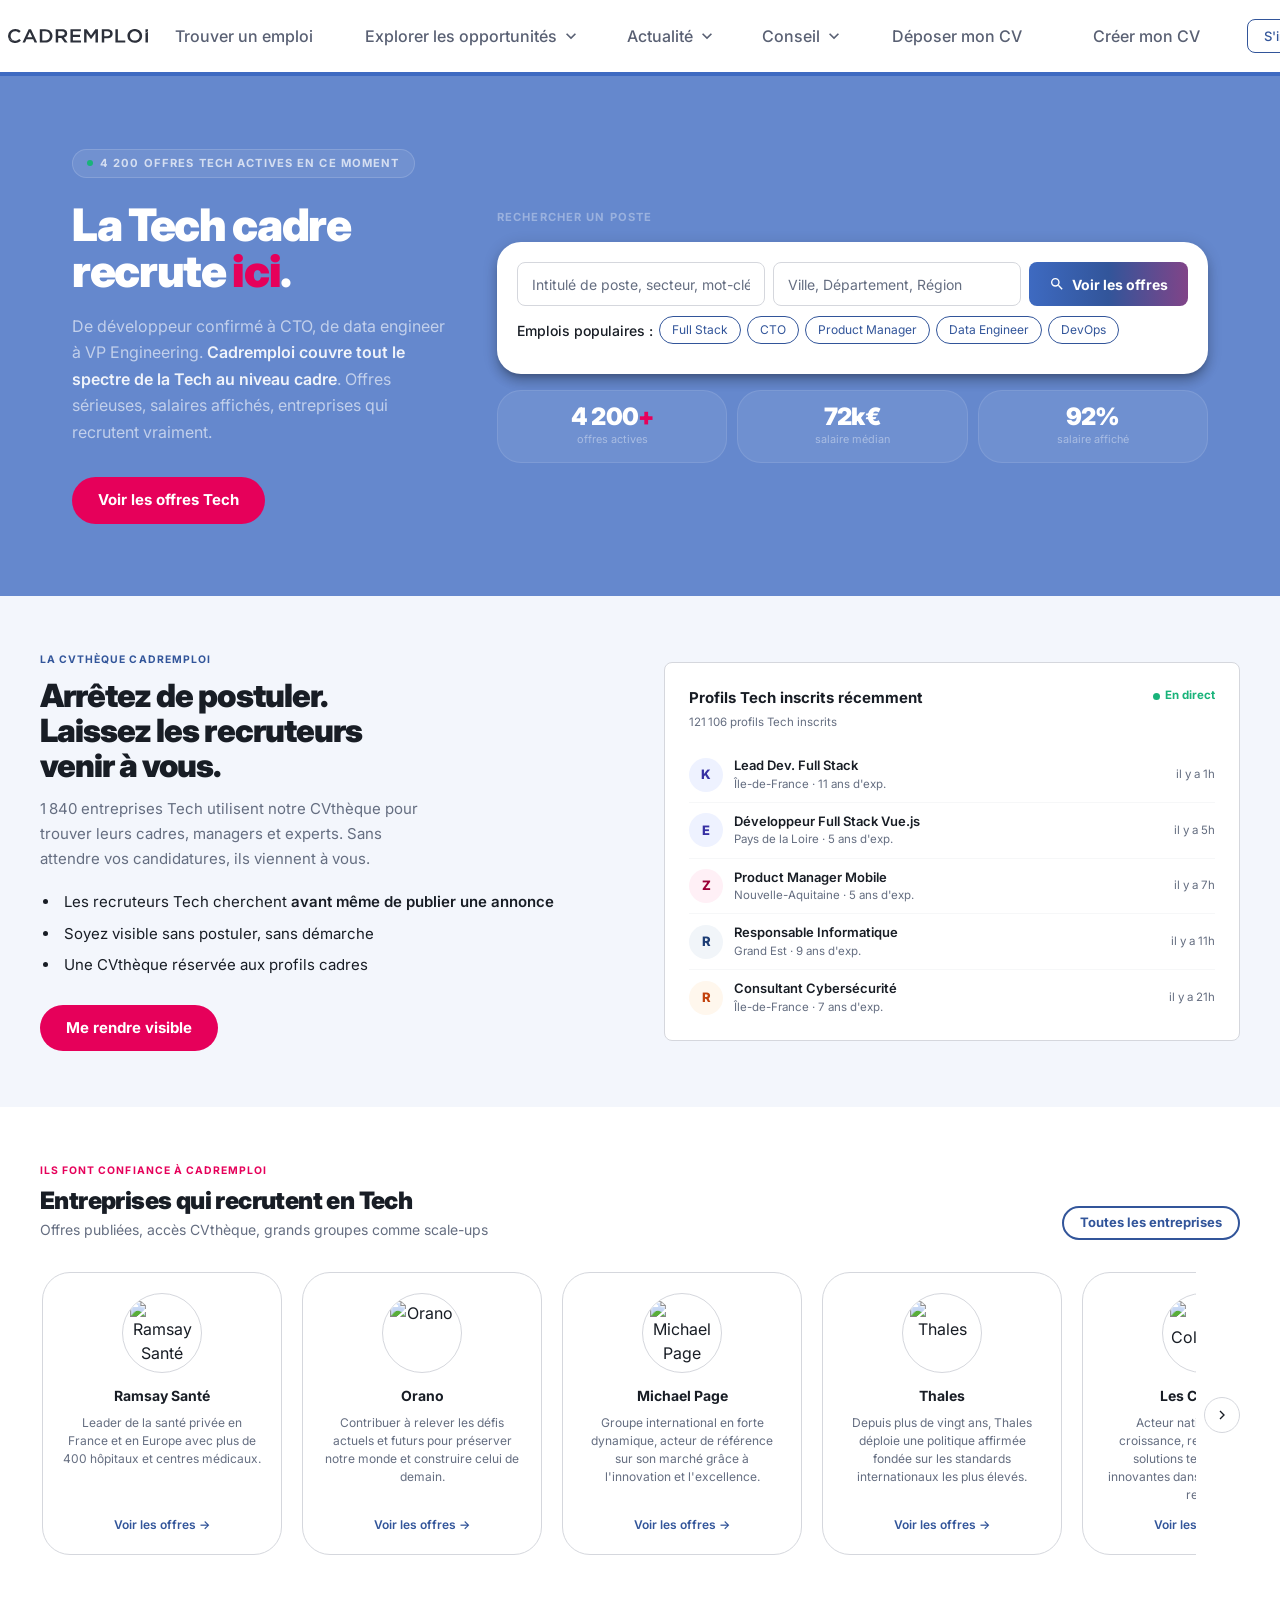
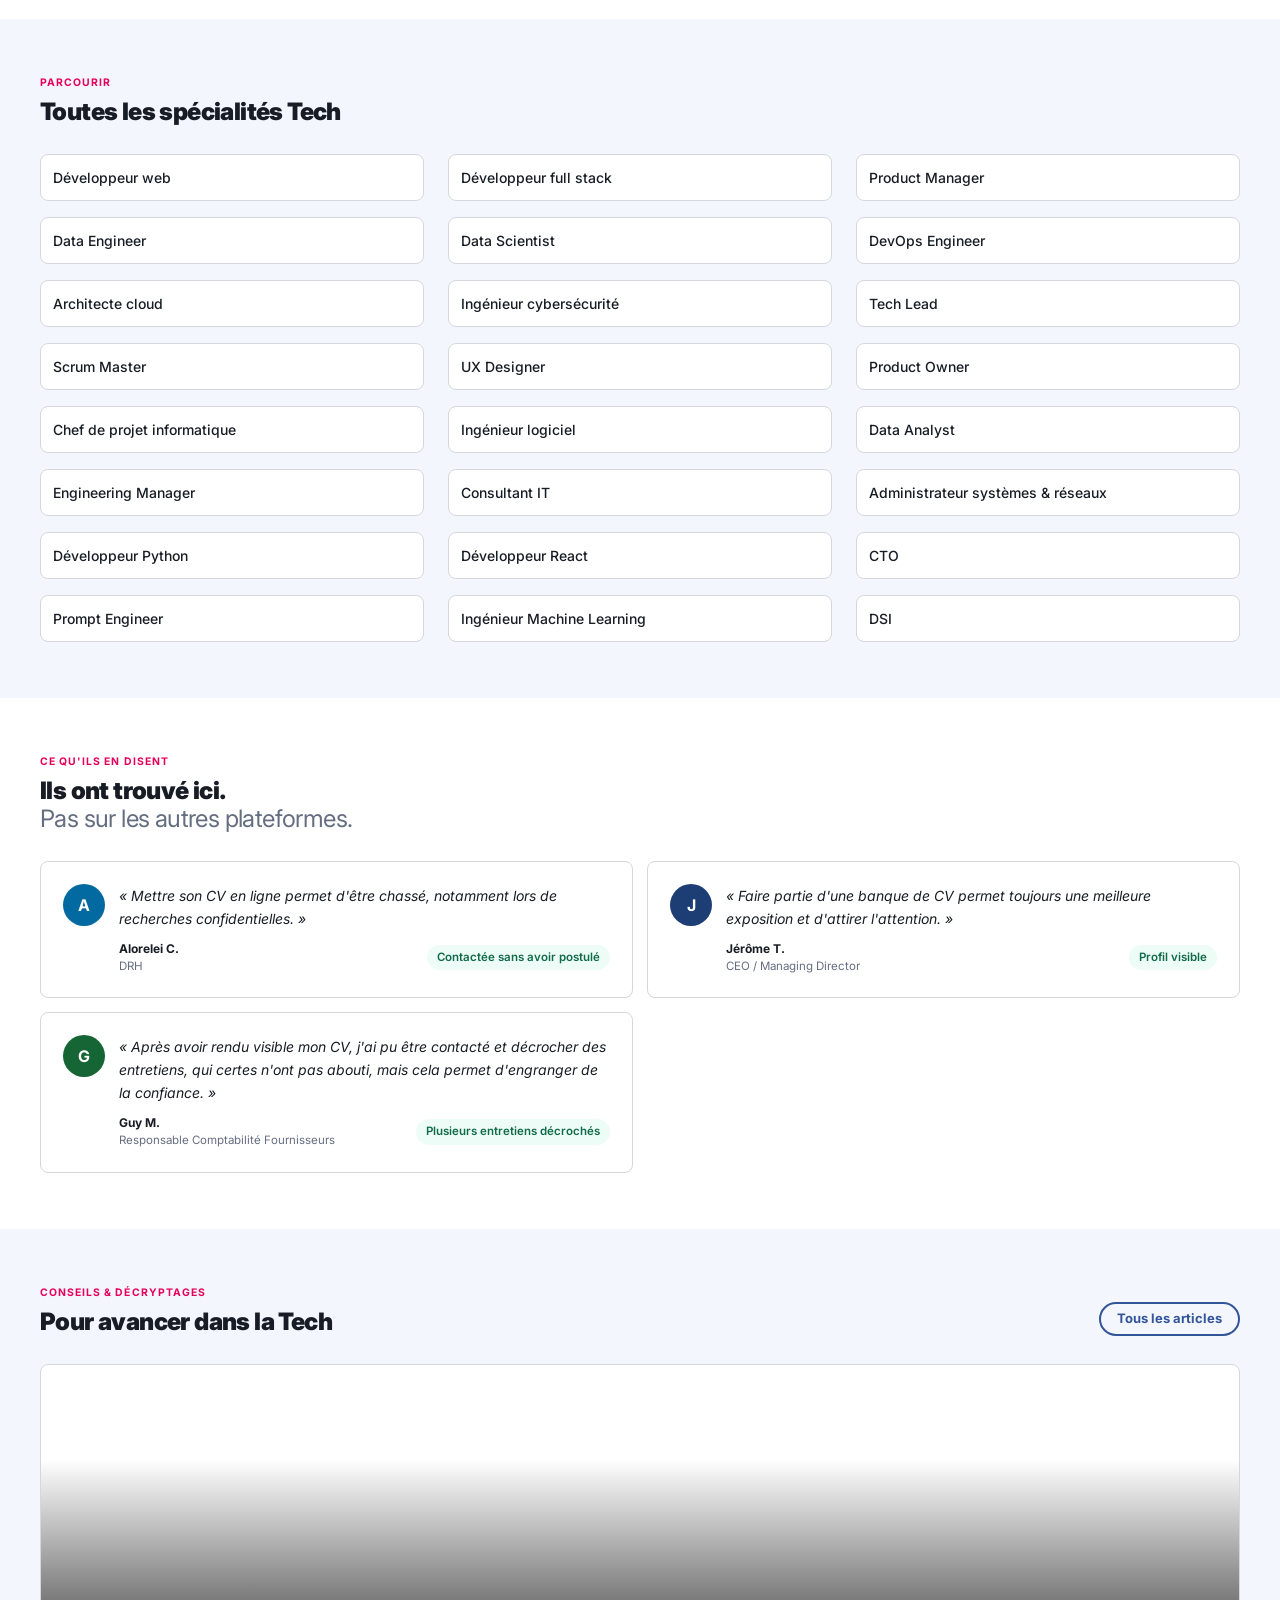
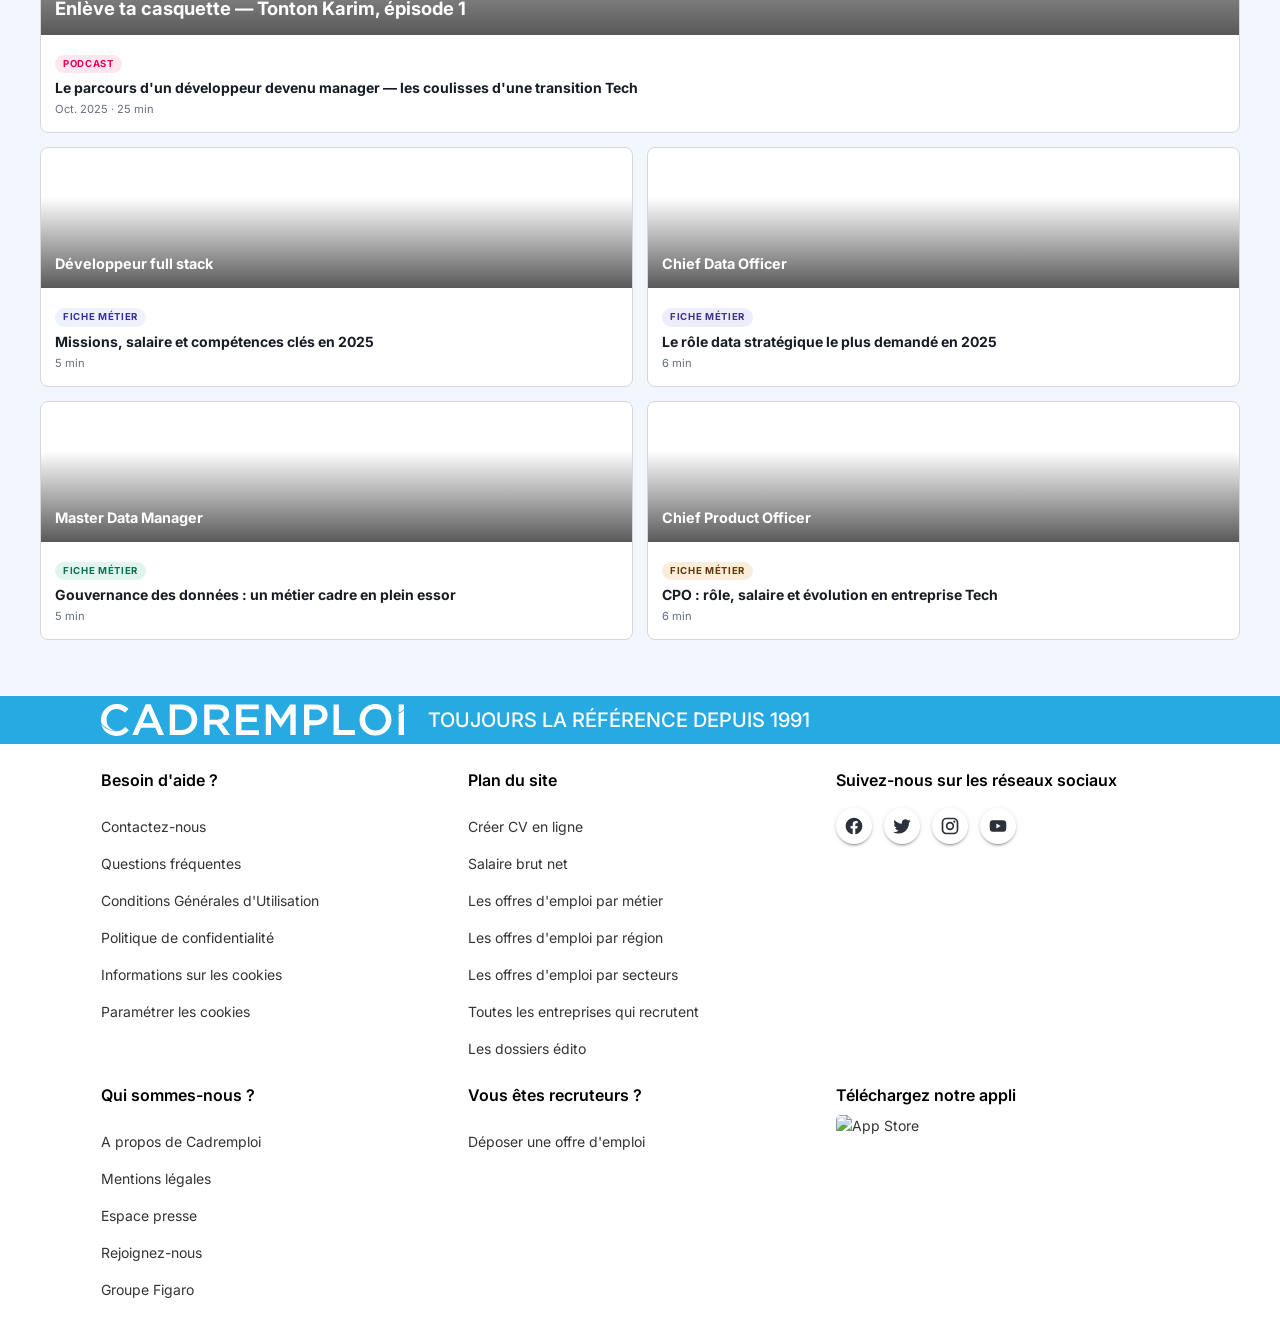
==== commit b2426ce2: "Pattern URL /carriere/ + fix appel API non conditionne - Pattern URL cible mis a jour : /fonction/ -" ====
--- a/tech/index.html
+++ b/tech/index.html
@@ -24,13 +24,13 @@
     />
 
     <meta name="robots" content="noindex, nofollow" />
-    <link rel="canonical" href="https://www.cadremploi.fr/fonction/tech" />
+    <link rel="canonical" href="https://www.cadremploi.fr/carriere/tech/" />
 
     <!-- ── Open Graph (LinkedIn, Facebook, WhatsApp) ── -->
     <meta property="og:type" content="website" />
     <meta property="og:site_name" content="Cadremploi" />
     <meta property="og:locale" content="fr_FR" />
-    <meta property="og:url" content="https://www.cadremploi.fr/fonction/tech" />
+    <meta property="og:url" content="https://www.cadremploi.fr/carriere/tech/" />
     <meta
       property="og:title"
       content="Offres d'emploi Tech Cadre — 4 200 postes avec salaires affichés | Cadremploi"
@@ -41,7 +41,7 @@
     />
     <meta
       property="og:image"
-      content="https://sebfcms.github.io/LP_Hub-metiers/tech/assets/og-tech-cadremploi.png"
+      content="https://www.cadremploi.fr/carriere/tech/assets/og-tech-cadremploi.png"
     />
     <meta property="og:image:width" content="1200" />
     <meta property="og:image:height" content="630" />
@@ -63,7 +63,7 @@
     />
     <meta
       name="twitter:image"
-      content="https://sebfcms.github.io/LP_Hub-metiers/tech/assets/og-tech-cadremploi.png"
+      content="https://www.cadremploi.fr/carriere/tech/assets/og-tech-cadremploi.png"
     />
 
     <!-- ── Schema.org — WebPage + BreadcrumbList ── -->
@@ -73,8 +73,8 @@
         "@graph": [
           {
             "@type": "WebPage",
-            "@id": "https://www.cadremploi.fr/fonction/tech",
-            "url": "https://www.cadremploi.fr/fonction/tech",
+            "@id": "https://www.cadremploi.fr/carriere/tech/",
+            "url": "https://www.cadremploi.fr/carriere/tech/",
             "name": "Offres d'emploi Tech & Informatique Cadre | Cadremploi",
             "description": "4 200 offres d'emploi Tech pour cadres : développeur, data engineer, product manager, CTO, DevOps. Salaires affichés, entreprises identifiées.",
             "inLanguage": "fr-FR",
@@ -108,7 +108,7 @@
                 "@type": "ListItem",
                 "position": 2,
                 "name": "Emploi Tech & Informatique",
-                "item": "https://www.cadremploi.fr/fonction/tech"
+                "item": "https://www.cadremploi.fr/carriere/tech/"
               }
             ]
           },
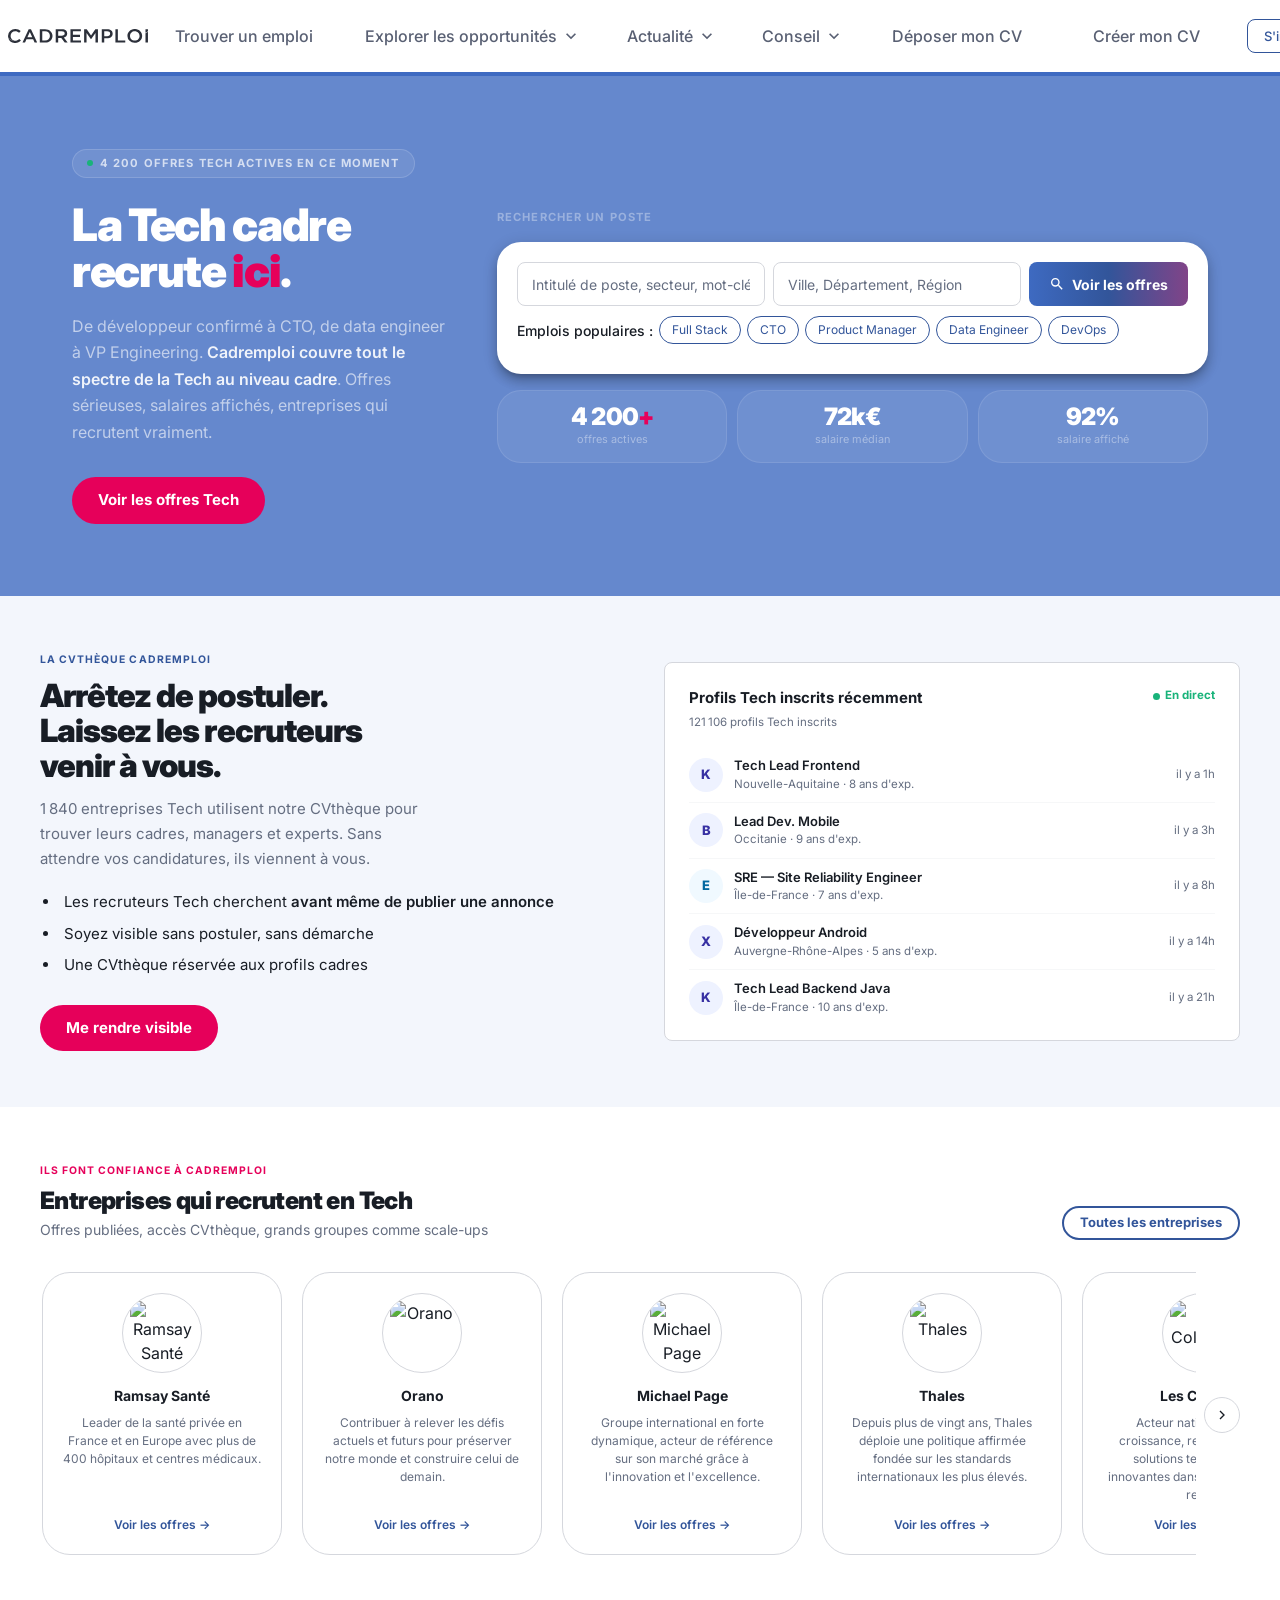
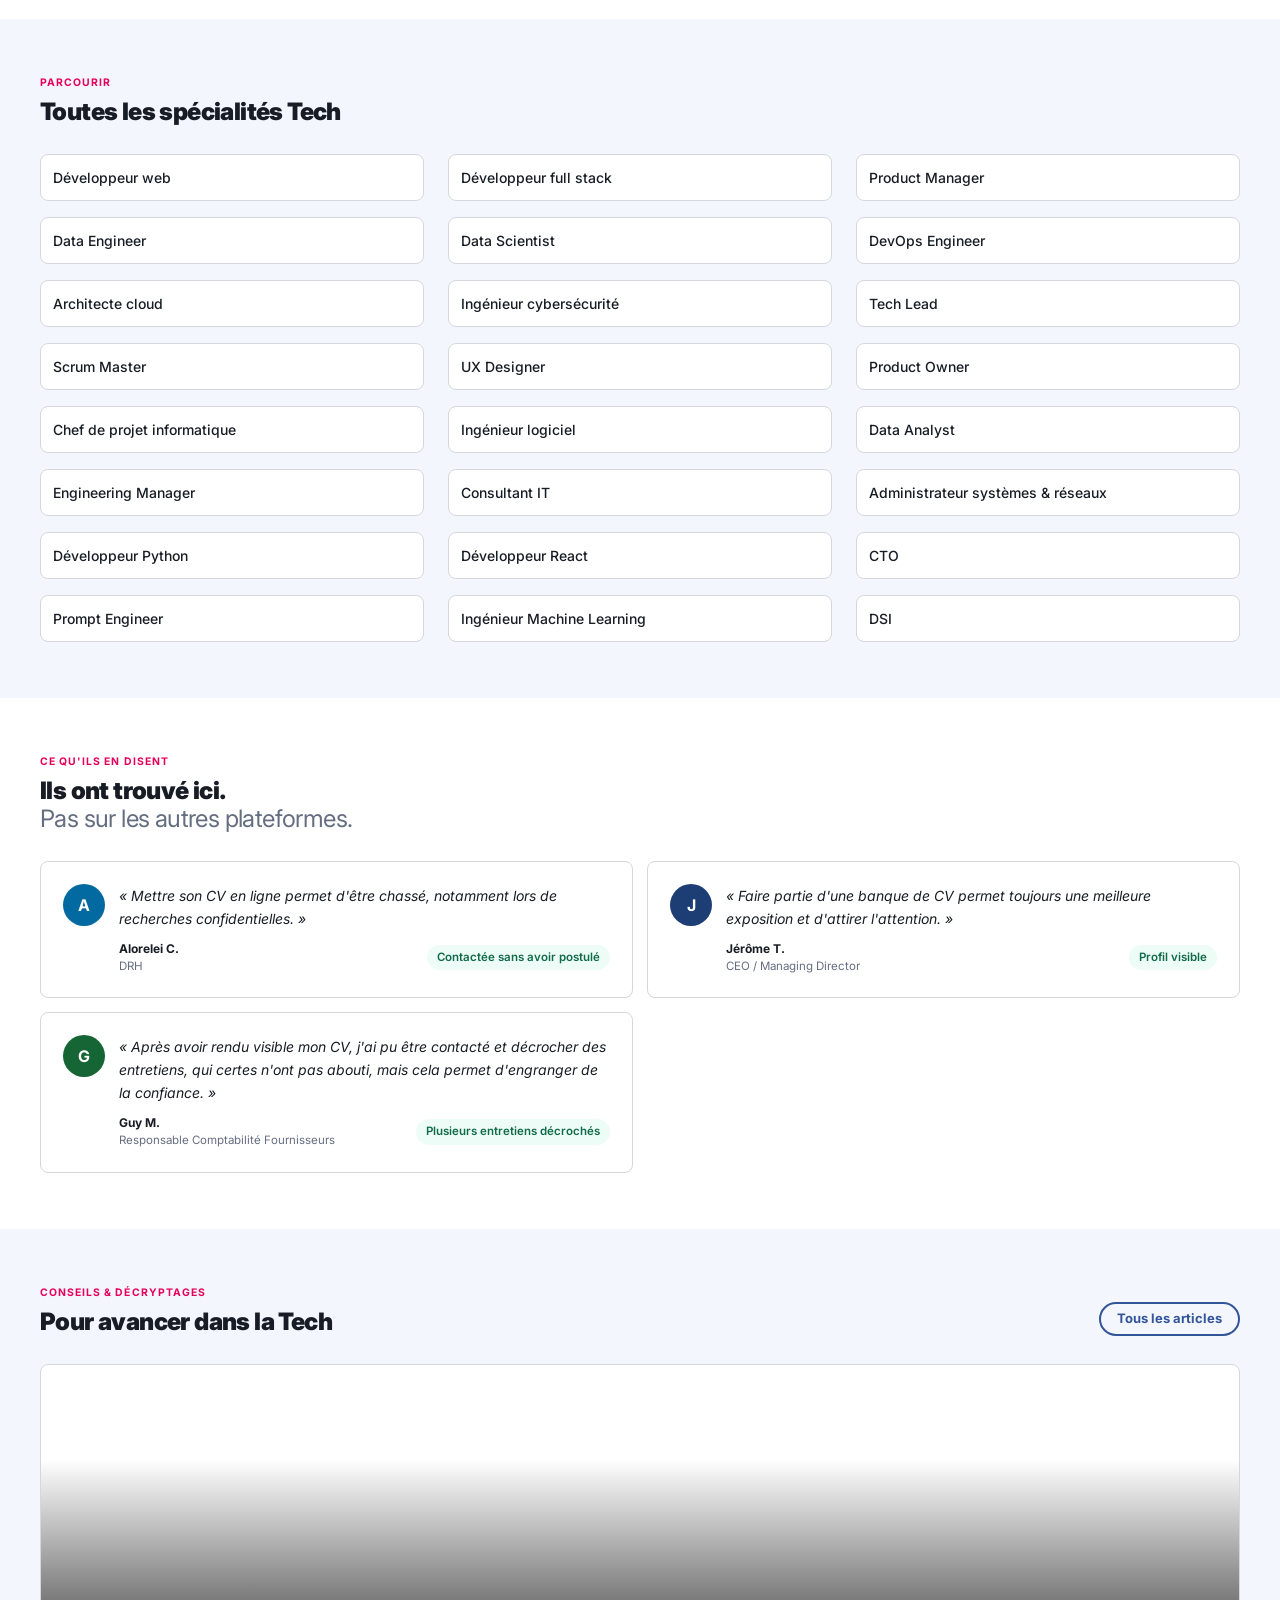
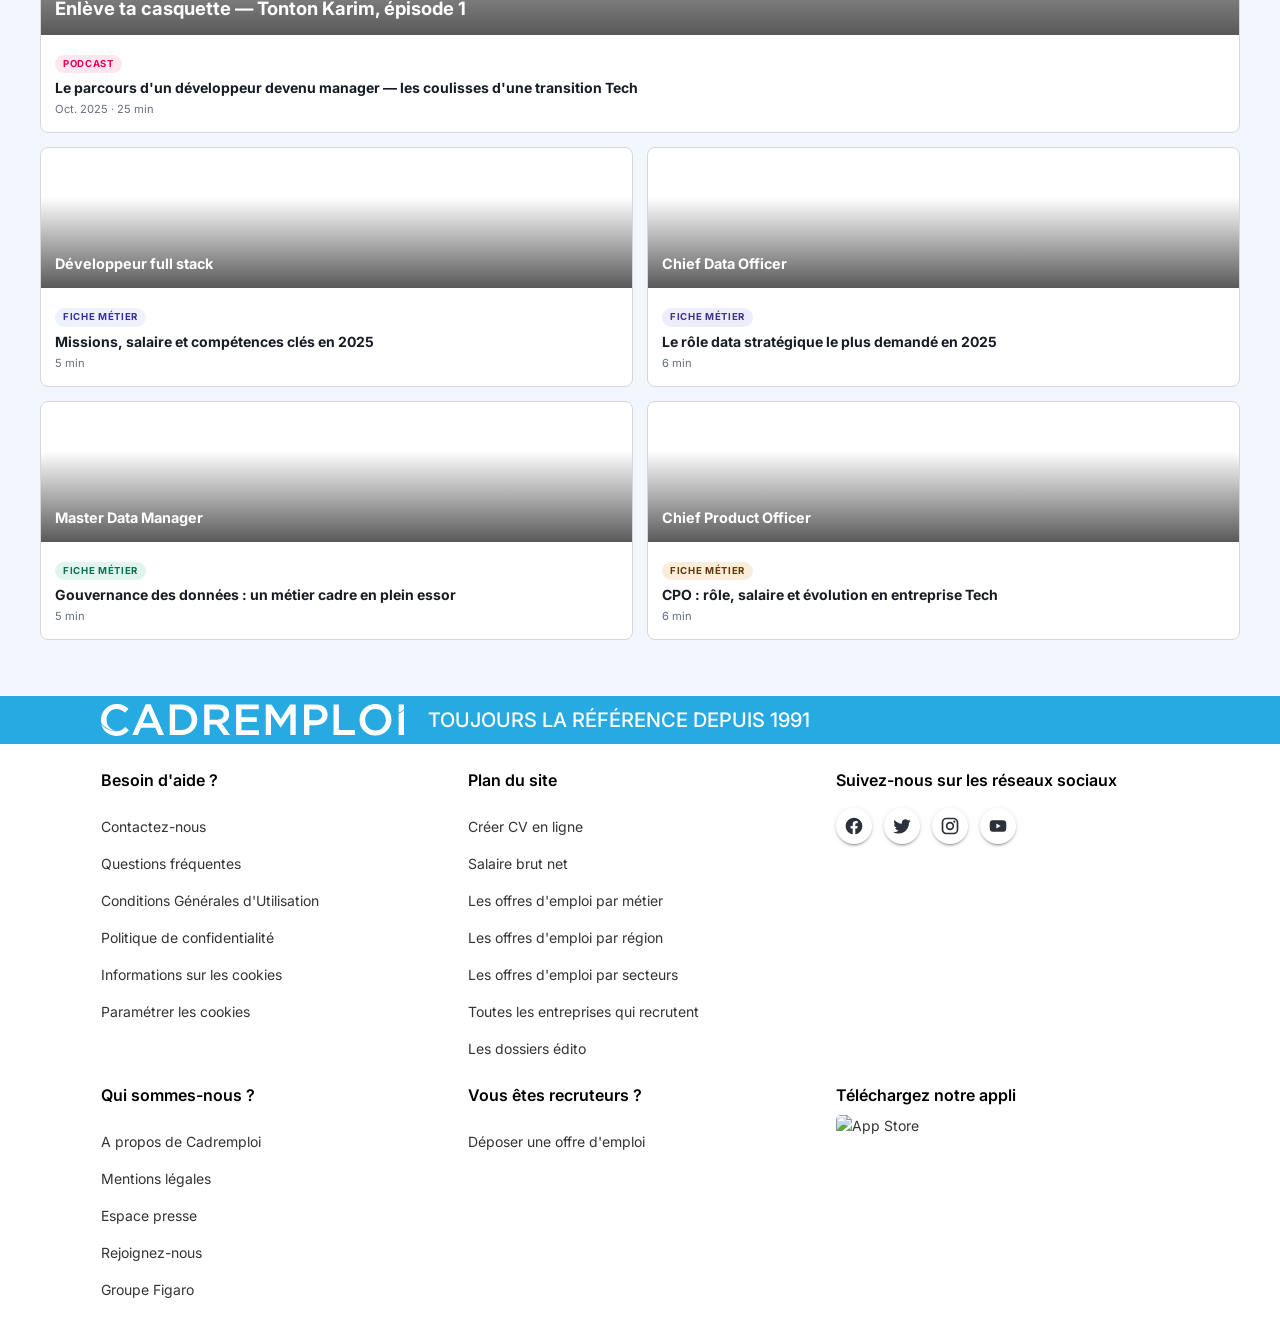
==== commit d8edf7a2: "tech: fix warnings VS Code (règles CSS vides, & non échappés) + désactive bloc offres récentes" ====
--- a/tech/index.html
+++ b/tech/index.html
@@ -140,7 +140,7 @@
     <link rel="preconnect" href="https://fonts.googleapis.com" />
     <link rel="preconnect" href="https://fonts.gstatic.com" crossorigin />
     <link
-      href="https://fonts.googleapis.com/css2?family=Inter:wght@300;400;500;600;700;900&family=Poppins:wght@400;500;600;700&display=swap"
+      href="https://fonts.googleapis.com/css2?family=Inter:wght@300;400;500;600;700;900&amp;family=Poppins:wght@400;500;600;700&amp;display=swap"
       rel="stylesheet"
     />
 
@@ -924,10 +924,7 @@
         box-shadow: 0 2px 4px rgba(0, 0, 0, 0.1);
       }
 
-      .d-print-none {
-        /* Caché à l'impression */
-      }
-
+      /* Caché à l'impression */
       @media print {
         .d-print-none {
           display: none !important;
@@ -972,9 +969,6 @@
         padding: 16px;
       }
 
-      #login-submit-btn {
-      }
-
       .title-espace-perso {
         display: block;
         padding-bottom: 12px;
@@ -1623,9 +1617,6 @@
 
       .mobile-menu-item:hover {
         background-color: #f5f5f5;
-      }
-
-      .mobile-menu-group {
       }
 
       .mobile-menu-group-toggle {
@@ -2137,7 +2128,6 @@
           <button
             type="button"
             class="v-btn v-btn--icon v-theme--ceTheme v-btn--density-default v-btn--size-small v-btn--variant-plain hidden-md-and-up v-app-bar-nav-icon"
-            style=""
             aria-label="Menu mobile"
             data-v-ba1a373a=""
           >
@@ -2146,7 +2136,6 @@
             <span class="v-btn__content" data-no-activator="">
               <i
                 class="v-icon notranslate v-theme--ceTheme v-icon--size-default"
-                style=""
                 aria-hidden="true"
               >
                 <svg
@@ -2552,7 +2541,7 @@
           </a>
         </nav>
 
-        <div class="v-spacer" style=""></div>
+        <div class="v-spacer"></div>
 
         <a
           href="/emploi/creer_compte"
@@ -3582,7 +3571,8 @@
 
     <!-- ══════════════════════════════════════════
      OFFRES RÉCENTES
-     ══════════════════════════════════════════ -->
+     Désactivé : bloc masqué tant que l'appel API n'est pas branché
+     ══════════════════════════════════════════
     <section
       class="section"
       aria-label="Offres d'emploi Tech récentes"
@@ -3600,10 +3590,11 @@
           </div>
           <a href="#" class="btn-outline-sm">Voir toutes les offres →</a>
         </div>
-        <!-- Injecté par js/main.js après fetch API -->
+        Injecté par js/main.js après fetch API
         <div class="jobs-grid" id="jobs-grid-main"></div>
       </div>
     </section>
+    -->
 
     <!-- ══════════════════════════════════════════
      SPÉCIALITÉS TECH
@@ -4226,7 +4217,7 @@
             <div class="app-store-download">
               <div class="title">Téléchargez notre appli</div>
               <a
-                href="https://itunes.apple.com/app/apple-store/id383089648?pt=318717&ct=footerCadremploi&mt=8"
+                href="https://itunes.apple.com/app/apple-store/id383089648?pt=318717&amp;ct=footerCadremploi&amp;mt=8"
                 target="_blank"
                 rel="noopener"
                 aria-label="Application sur l'App Store"
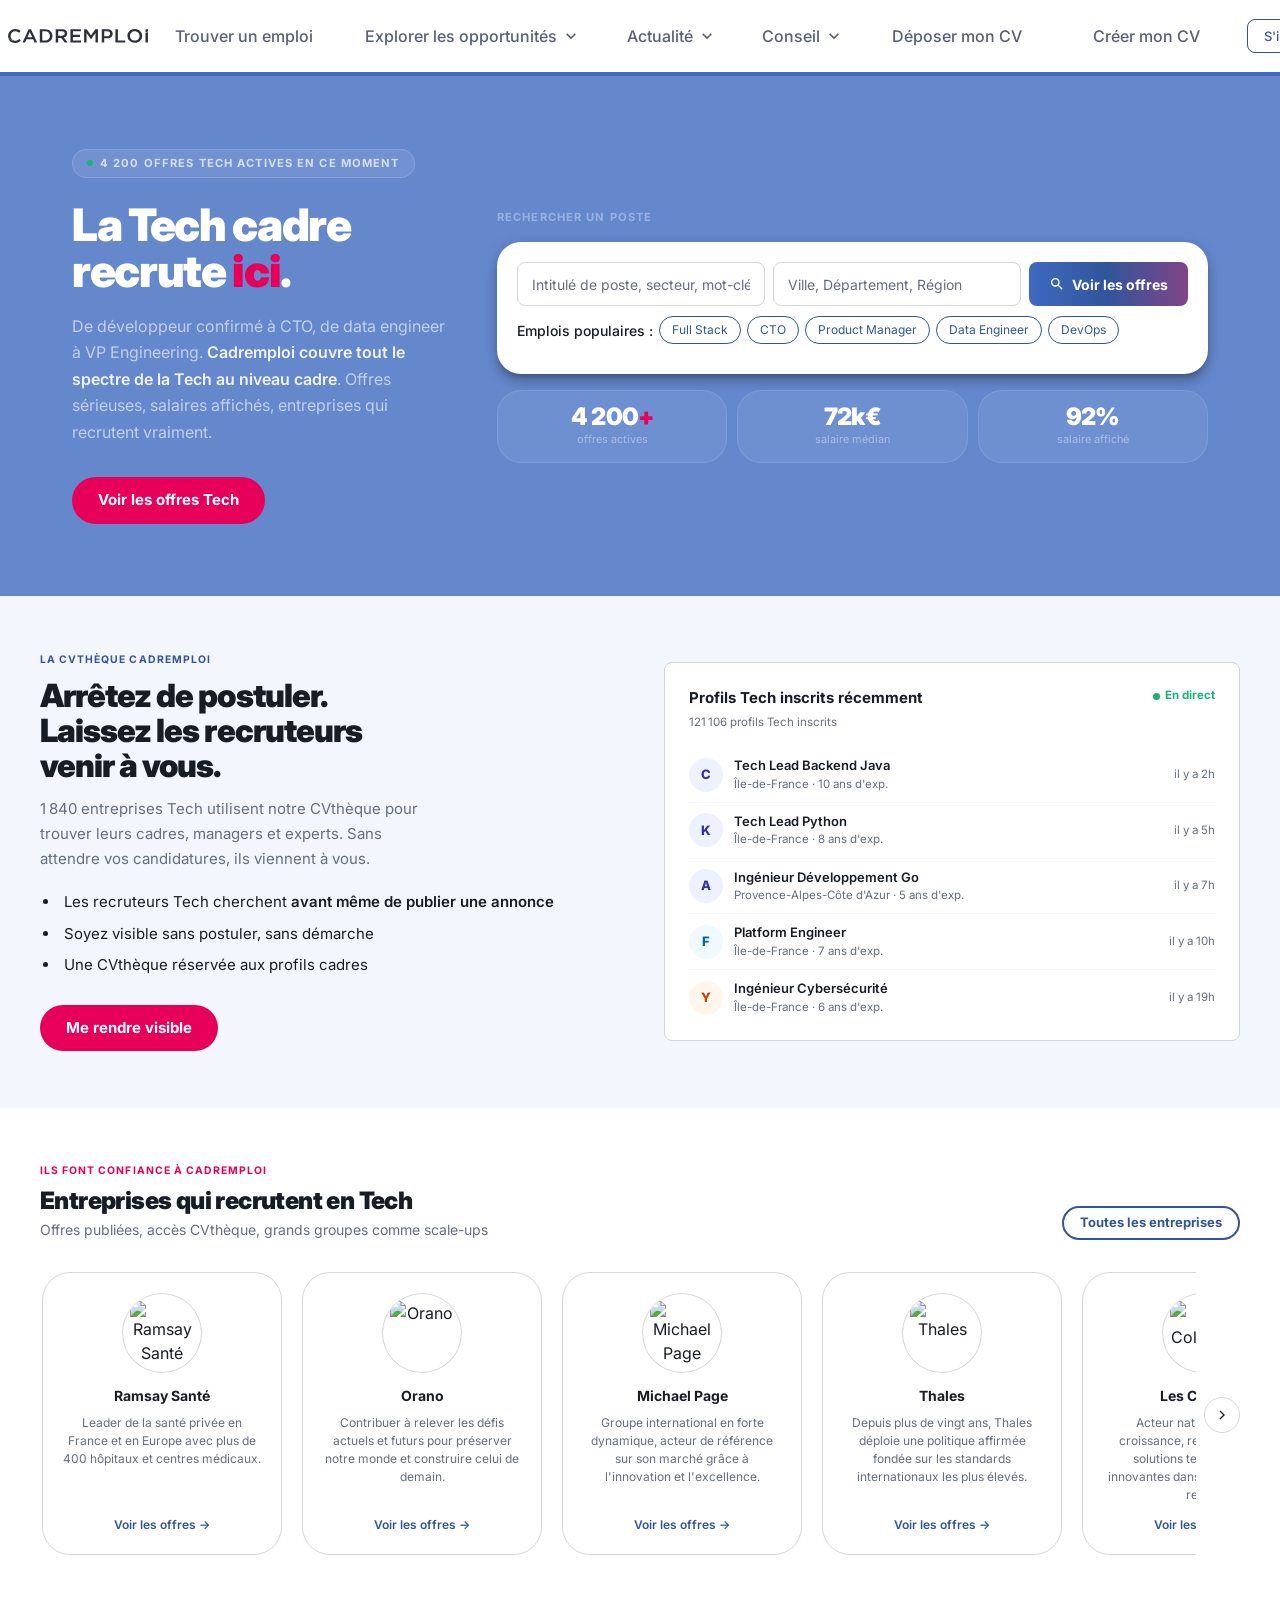
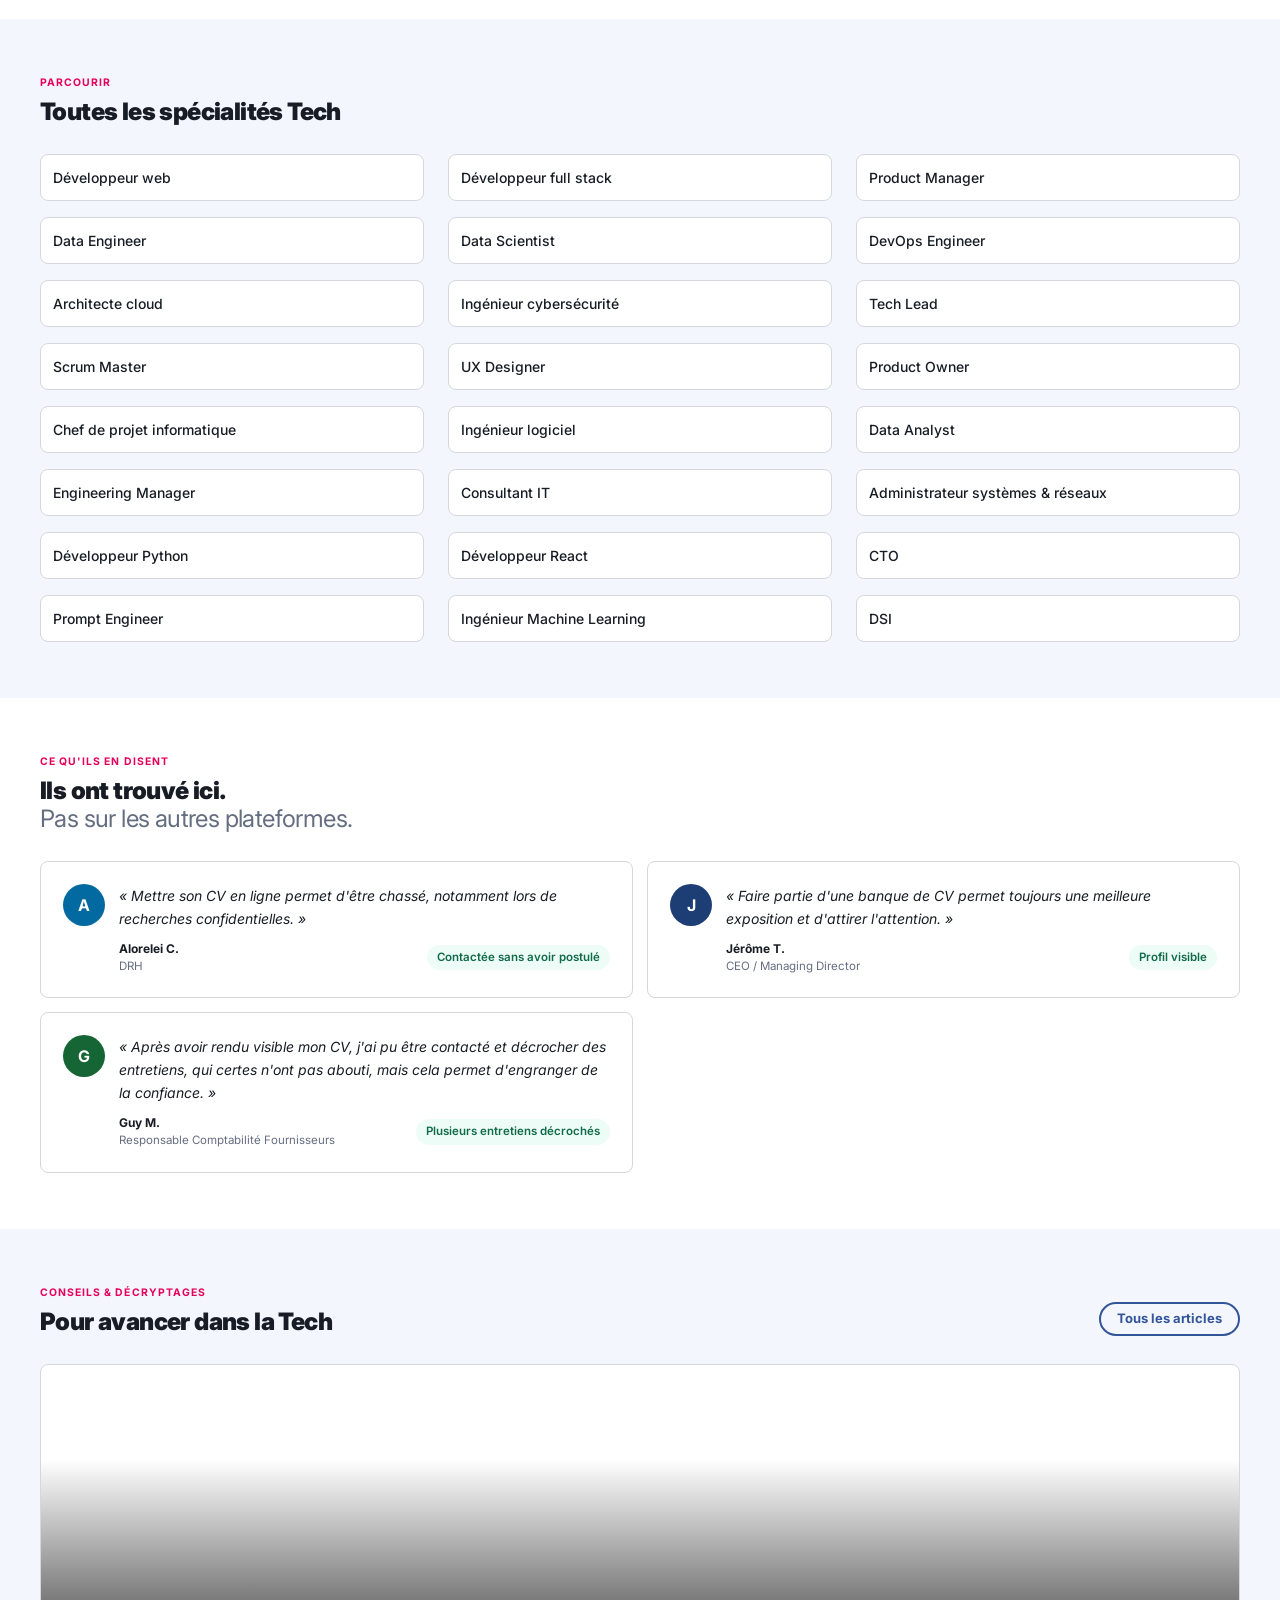
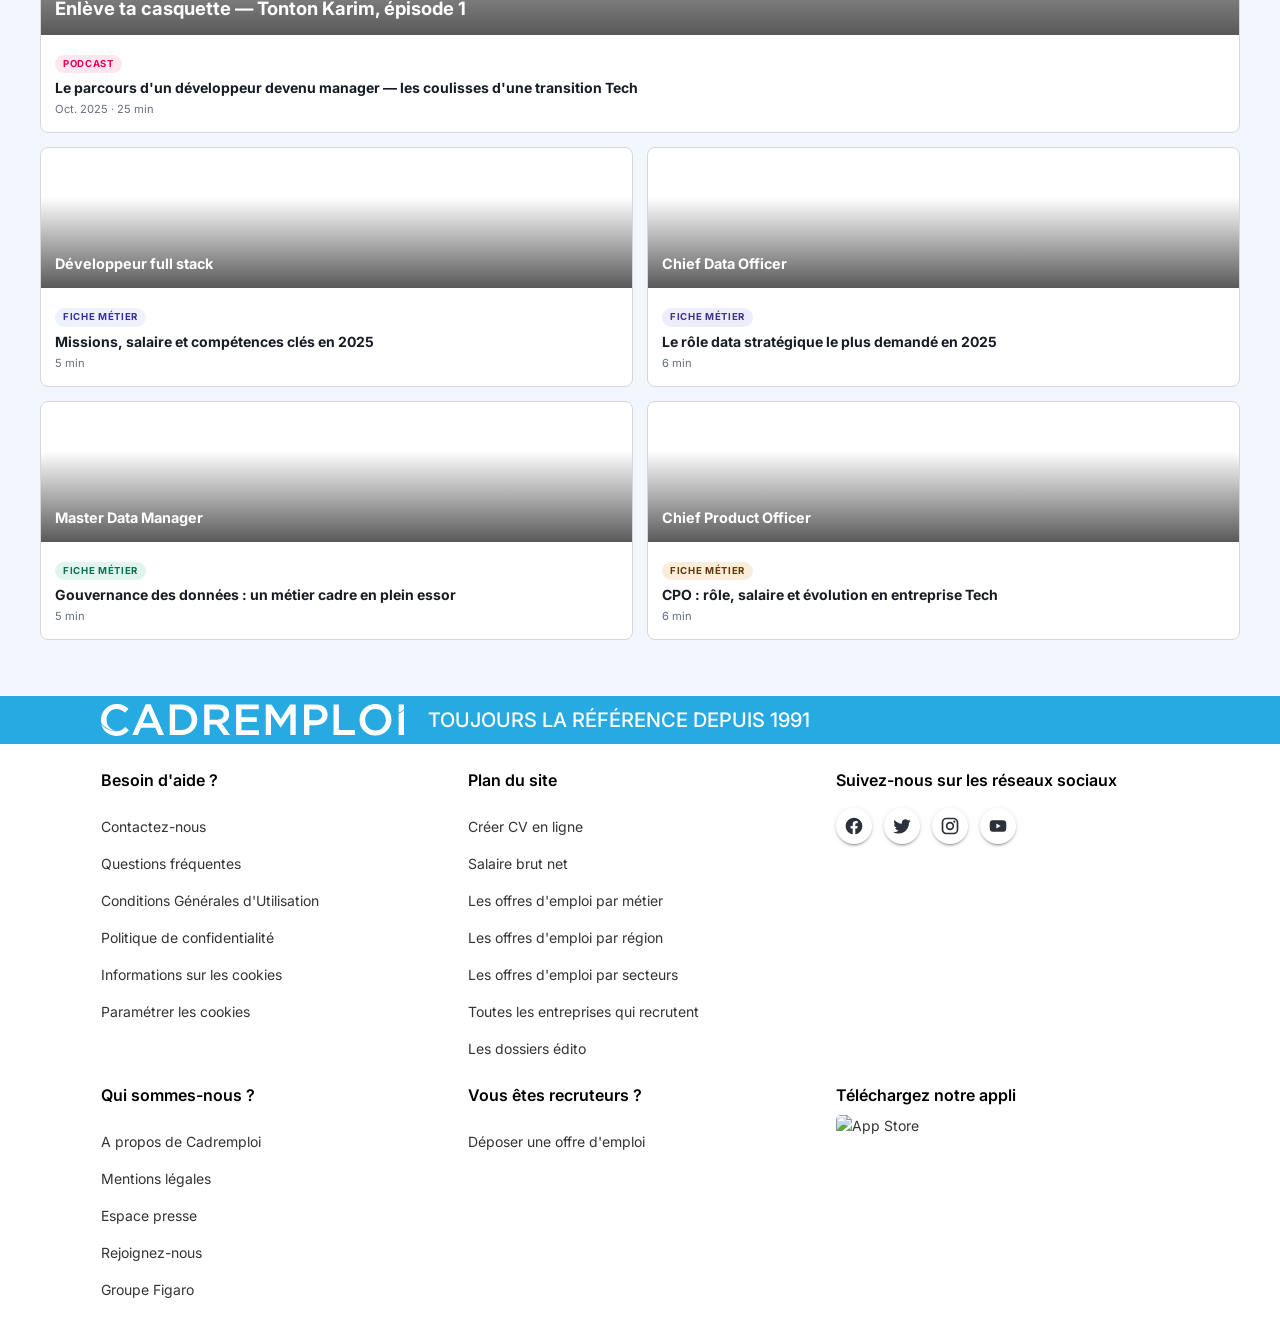
==== commit a6d39a4f: "Un fichier spécifique md pour chaque hub, et un fichier global pour rappel des regles" ====
--- a/tech/index.html
+++ b/tech/index.html
@@ -30,7 +30,10 @@
     <meta property="og:type" content="website" />
     <meta property="og:site_name" content="Cadremploi" />
     <meta property="og:locale" content="fr_FR" />
-    <meta property="og:url" content="https://www.cadremploi.fr/carriere/tech/" />
+    <meta
+      property="og:url"
+      content="https://www.cadremploi.fr/carriere/tech/"
+    />
     <meta
       property="og:title"
       content="Offres d'emploi Tech Cadre — 4 200 postes avec salaires affichés | Cadremploi"
@@ -3594,7 +3597,7 @@
         <div class="jobs-grid" id="jobs-grid-main"></div>
       </div>
     </section>
-    -->
+
 
     <!-- ══════════════════════════════════════════
      SPÉCIALITÉS TECH
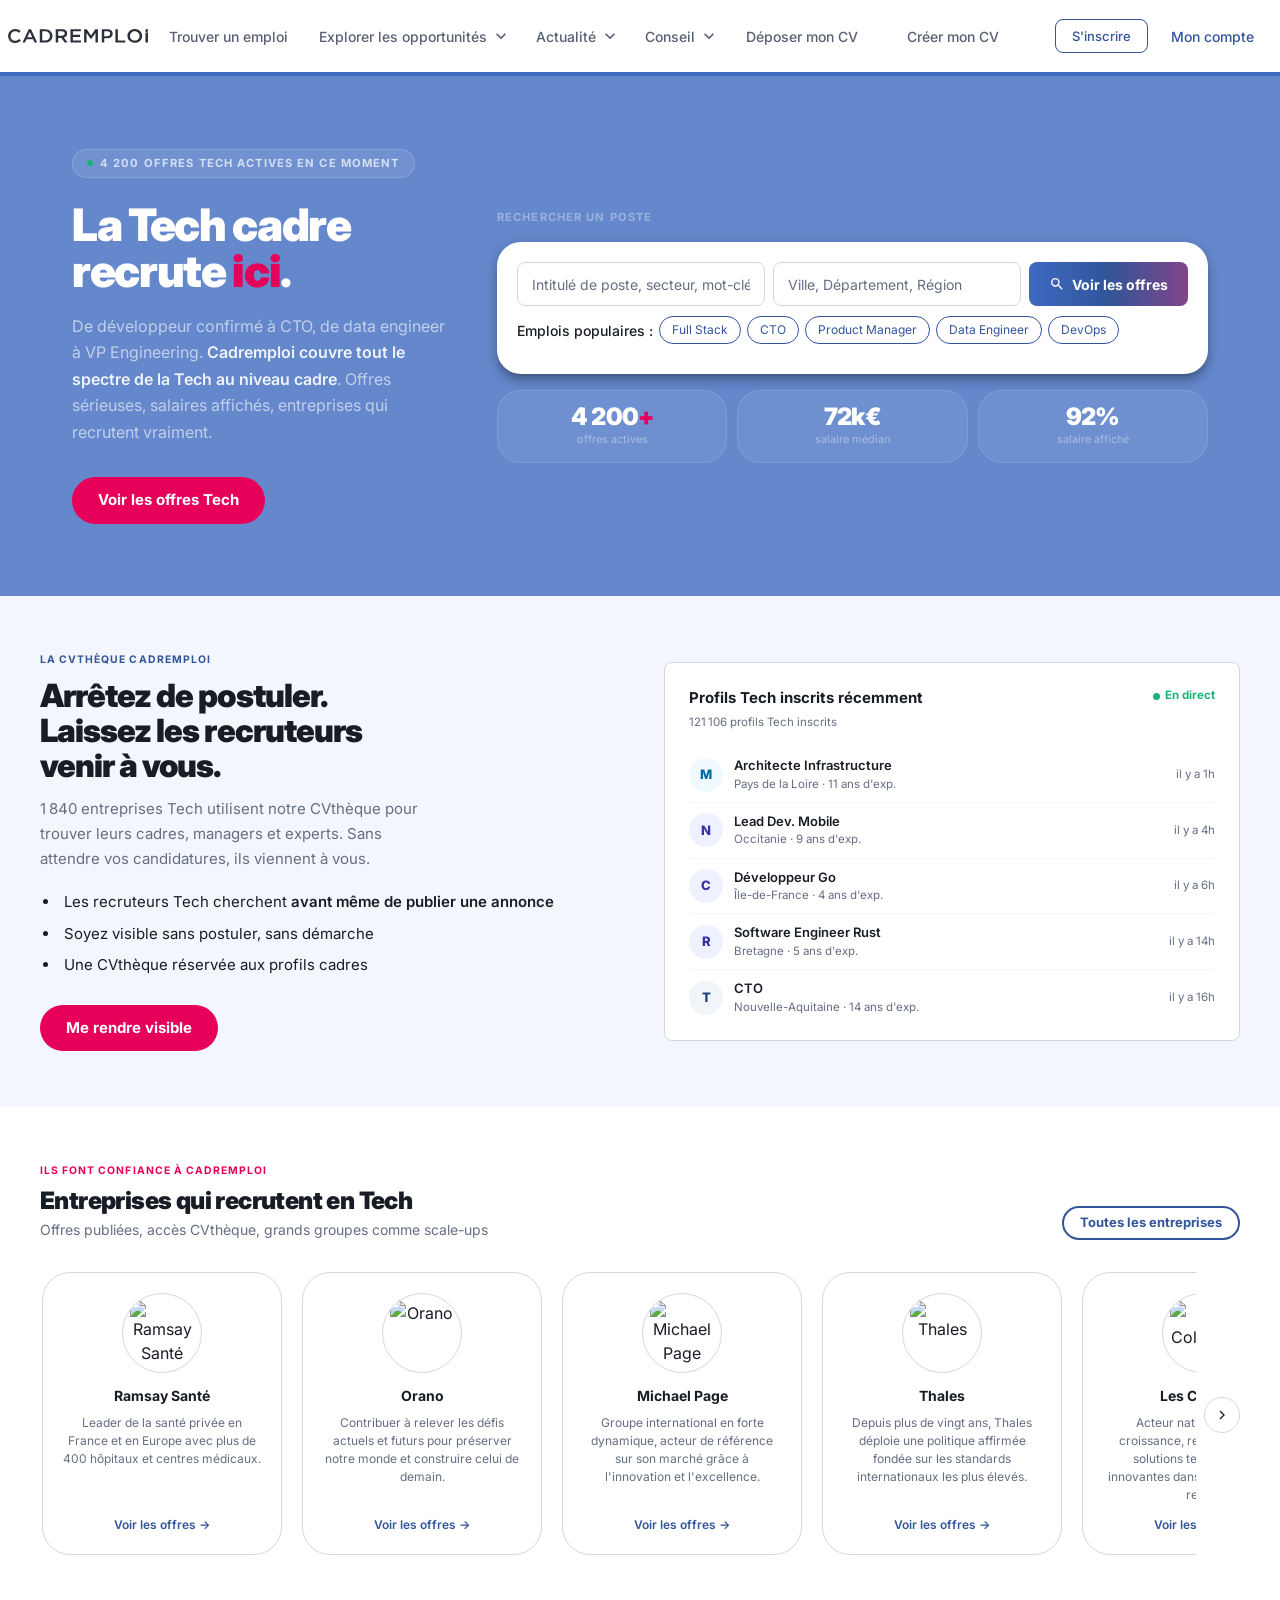
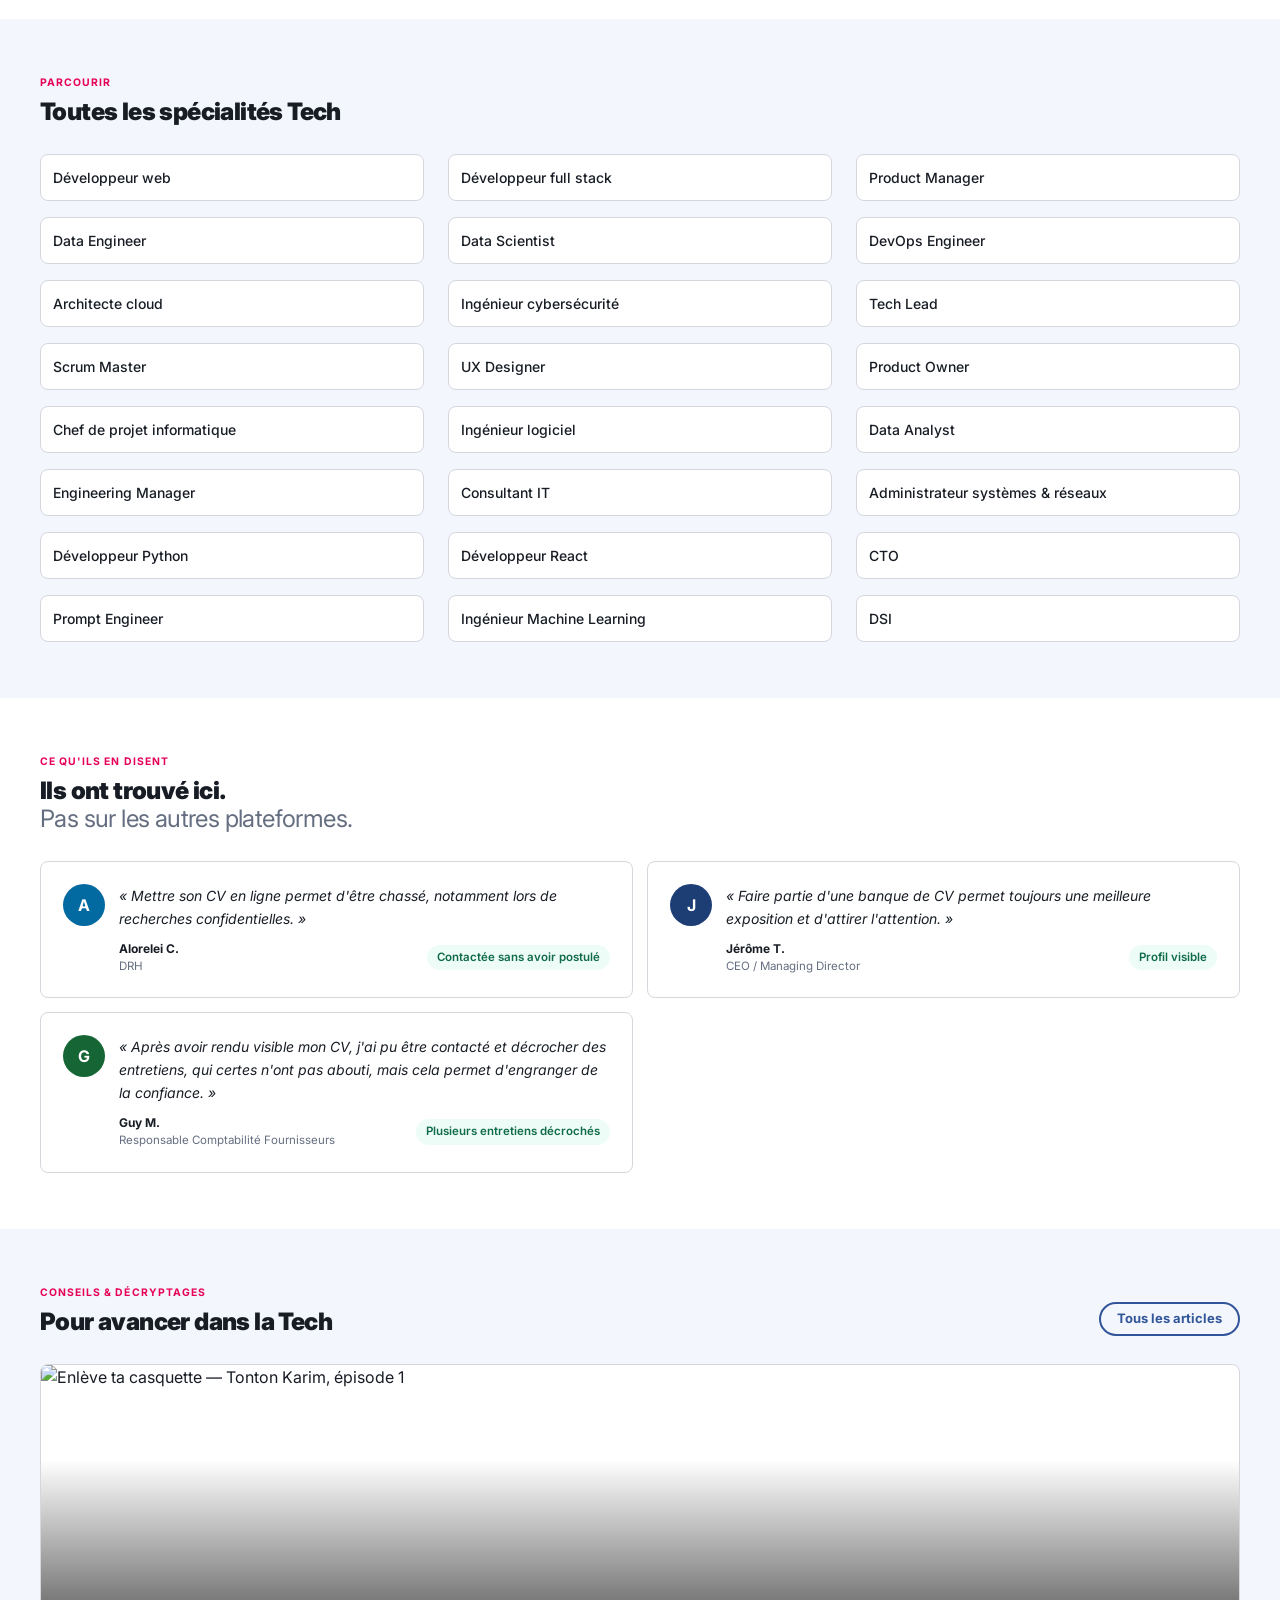
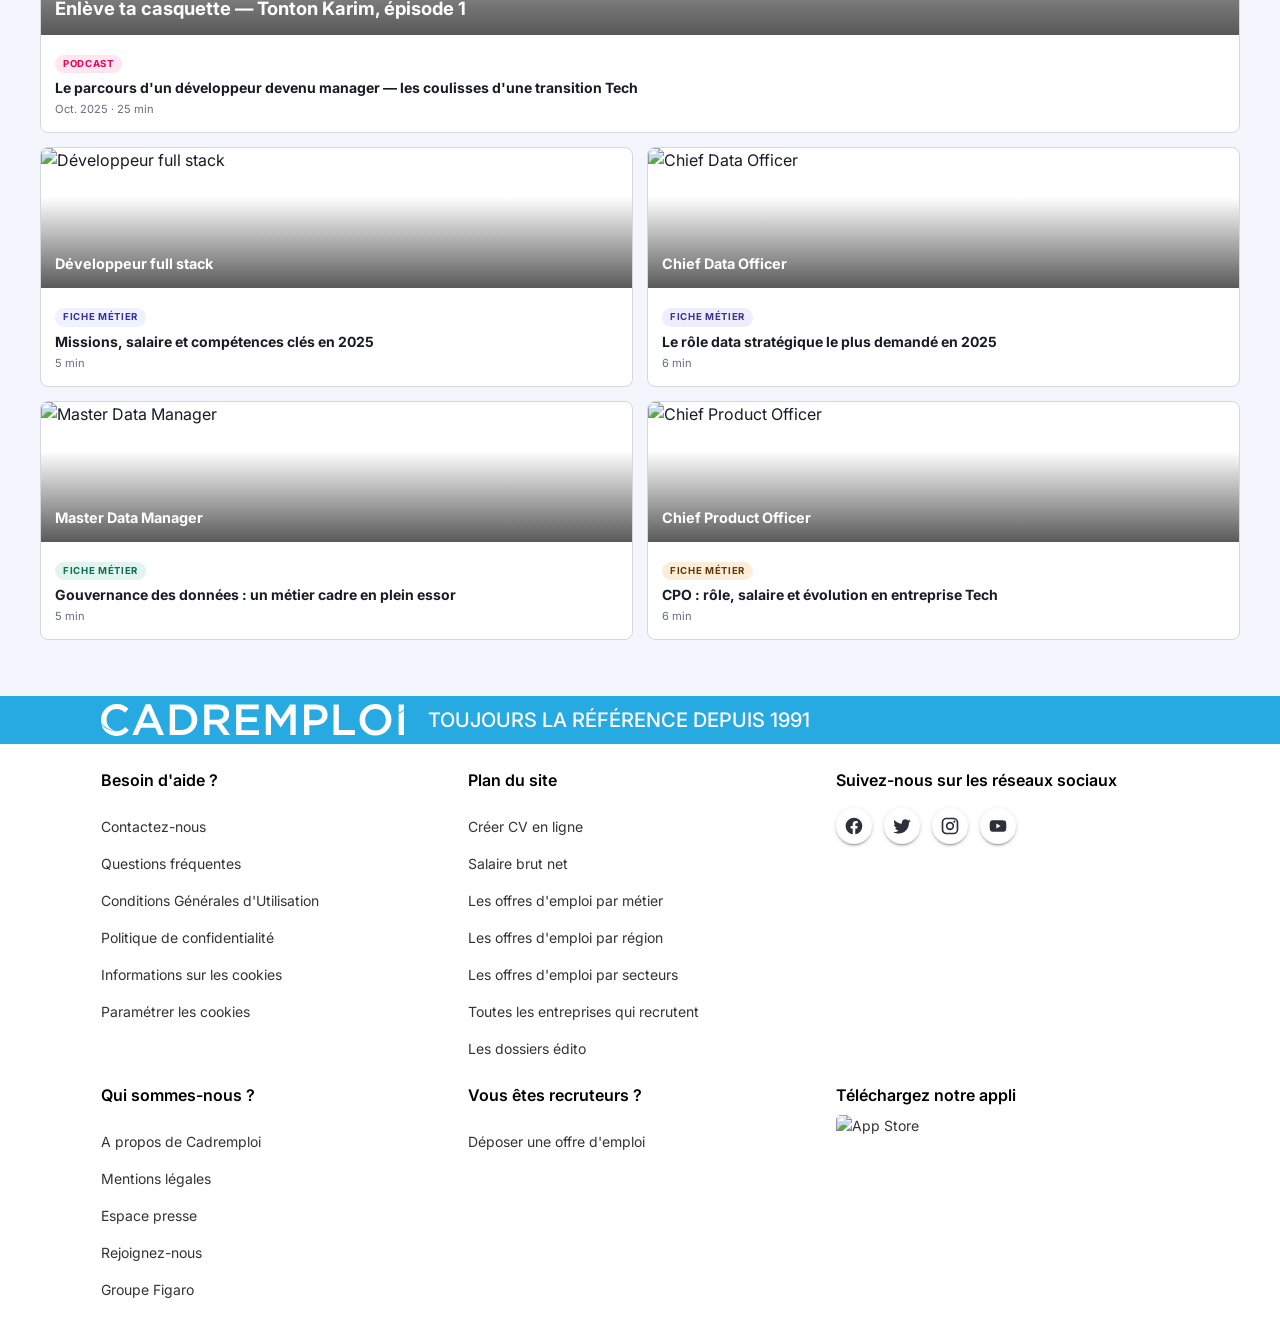
==== commit 87c9a79f: "Corrections SEO template tech : schema, headings, images, header responsive - Schema.org : suppressi" ====
--- a/tech/index.html
+++ b/tech/index.html
@@ -20,10 +20,10 @@
     <!-- Description : 155 car. — bénéfice + chiffres + différenciation -->
     <meta
       name="description"
-      content="4 200 offres d'emploi Tech pour cadres : développeur, data engineer, product manager, CTO, DevOps. Salaires affichés, entreprises identifiées. Le job board des cadres Tech."
+      content="4 200 offres d'emploi Tech pour cadres : développeur, data engineer, product manager, CTO, DevOps. Le job board des cadres Tech."
     />
 
-    <meta name="robots" content="noindex, nofollow" />
+    <meta name="robots" content="index, follow" />
     <link rel="canonical" href="https://www.cadremploi.fr/carriere/tech/" />
 
     <!-- ── Open Graph (LinkedIn, Facebook, WhatsApp) ── -->
@@ -114,26 +114,6 @@
                 "item": "https://www.cadremploi.fr/carriere/tech/"
               }
             ]
-          },
-          {
-            "@type": "JobPosting",
-            "title": "Offres d'emploi Tech & Informatique Cadre",
-            "description": "4 200 offres d'emploi Tech pour cadres et dirigeants en France. Développeur, Data Engineer, Product Manager, CTO, DevOps, Architecte Cloud.",
-            "hiringOrganization": {
-              "@type": "Organization",
-              "name": "Cadremploi",
-              "url": "https://www.cadremploi.fr"
-            },
-            "jobLocation": {
-              "@type": "Place",
-              "address": {
-                "@type": "PostalAddress",
-                "addressCountry": "FR"
-              }
-            },
-            "employmentType": ["FULL_TIME", "CONTRACTOR", "PART_TIME"],
-            "industry": "Informatique, Télécoms, Digital",
-            "occupationalCategory": "Informatique / Tech"
           }
         ]
       }
@@ -152,6 +132,12 @@
     <link rel="stylesheet" href="css/base.css" />
     <link rel="stylesheet" href="css/components.css" />
     <link rel="stylesheet" href="css/layout.css" />
+    <!-- Chargé en dernier : reprend la priorité de cascade qu'avait
+         l'ancien <style> inline (placé après tous les autres) -->
+    <link
+      rel="stylesheet"
+      href="../assets/css/header-footer-shared.css"
+    />
     <script type="text/javascript">
       "use strict";
       !(function () {
@@ -262,1859 +248,6 @@
       })(window, document, "script", "dataLayer", "GTM-MZKFFW5");
     </script>
     <!-- End Google Tag Manager -->
-
-    <!-- Styles header/footer prod -->
-    <style>
-      /* Import des polices Google Fonts - Inter, Open Sans, Source Sans Pro */
-      @import url("https://fonts.googleapis.com/css2?family=Inter:wght@300;400;500;600;700&family=Source+Sans+Pro:wght@300;400;600;700&family=Open+Sans:wght@300;400;600;700&family=Noto+Sans:wght@300;400;500;600;700&display=swap");
-
-      /* Reset et styles de base */
-      * {
-        box-sizing: border-box;
-      }
-
-      html,
-      body {
-        font-family:
-          Inter, "Source Sans Pro", "Open Sans", "Noto Sans", Arial, sans-serif;
-        font-size: 16px;
-        line-height: 1.5;
-        -webkit-font-smoothing: antialiased;
-        -moz-osx-font-smoothing: grayscale;
-        margin: 0;
-        padding: 0;
-        width: 100%;
-      }
-
-      /* Classes utilitaires Vuetify essentielles */
-      .d-none {
-        display: none !important;
-      }
-      .d-flex {
-        display: flex !important;
-      }
-      .d-inline-block {
-        display: inline-block !important;
-      }
-      .align-center {
-        align-items: center !important;
-      }
-      .flex-fill {
-        flex: 1 !important;
-      }
-      .flex-column {
-        flex-direction: column !important;
-      }
-      /* Classes de gap - échelle Vuetify : 1 unité = 4px */
-      .ga-1 {
-        gap: 4px !important;
-      }
-      .ga-3 {
-        gap: 12px !important;
-      }
-      .ga-4 {
-        gap: 16px !important;
-      }
-
-      /* Gaps responsive - appliquent les valeurs par breakpoint */
-      .ga-md-2 {
-        gap: 8px !important;
-      }
-      .ga-lg-4 {
-        gap: 16px !important;
-      }
-
-      /* Sur petits écrans (< 1280px), ga-md-2 prend le dessus */
-      @media (max-width: 1279px) {
-        nav[aria-label="Principale"].ga-lg-4 {
-          gap: 8px !important;
-        }
-      }
-
-      /* Sur grands écrans (>= 1280px), ga-lg-4 prend le dessus */
-      @media (min-width: 1280px) {
-        nav[aria-label="Principale"].ga-lg-4 {
-          gap: 16px !important;
-        }
-      }
-      .pa-4 {
-        padding: 16px !important;
-      }
-      .ps-2 {
-        padding-left: 8px !important;
-      }
-      .py-3 {
-        padding-top: 12px !important;
-        padding-bottom: 12px !important;
-      }
-      .py-md-4 {
-        padding-top: 16px !important;
-        padding-bottom: 16px !important;
-      }
-      .mb-2 {
-        margin-bottom: 8px !important;
-      }
-      .ml-2 {
-        margin-left: 8px !important;
-      }
-      .me-4 {
-        margin-right: 16px !important;
-      }
-      .me-6 {
-        margin-right: 24px !important;
-      }
-      .mx-3 {
-        margin-left: 12px !important;
-        margin-right: 12px !important;
-      }
-      .text-right {
-        text-align: right !important;
-        justify-content: flex-end !important;
-      }
-      .text-caption {
-        font-size: 12px !important;
-        line-height: 1.25 !important;
-      }
-
-      /* Si un élément a .text-right ET .text-caption, l'alignement à droite prime */
-      .text-right.text-caption {
-        text-align: right !important;
-      }
-      .font-weight-medium {
-        font-weight: 500 !important;
-      }
-      .font-weight-bold {
-        font-weight: 700 !important;
-      }
-      .text-decoration-underline {
-        text-decoration: underline !important;
-      }
-      .rounded-lg {
-        border-radius: 8px !important;
-      }
-      .elevation-0 {
-        box-shadow: none !important;
-      }
-      .bg-white {
-        background-color: #ffffff !important;
-      }
-
-      /* Variables CSS Vuetify (couleurs du thème ceTheme) */
-      :root {
-        --v-theme-grey-800: 44, 48, 58;
-        --v-theme-pale-grey-40: 89, 96, 115;
-        --v-theme-grey-200: 197, 201, 211;
-        --v-theme-grey-100: 226, 228, 233;
-        --v-theme-pale-grey-95: 241, 241, 244;
-        --v-theme-blue-600: 50, 85, 154;
-        --v-theme-blue-500: 62, 106, 193;
-        --v-theme-blue-50: 236, 240, 249;
-        --v-theme-red-600: 230, 0, 90;
-        --v-theme-white: 255, 255, 255;
-        --v-border-color: 0, 0, 0;
-        --v-border-opacity: 0.12;
-        --v-high-emphasis-opacity: 1;
-        --v-medium-emphasis-opacity: 0.6;
-        --v-hover-opacity: 0.04;
-        --v-focus-opacity: 0.12;
-        --v-activated-opacity: 0.12;
-        --v-theme-overlay-multiplier: 1;
-      }
-
-      /* Classes de couleur avec haute spécificité - CORRECTION */
-      /* Les textes de navigation utilisent pale-grey-40, pas grey-800 */
-      .text-grey-800,
-      .v-btn.text-grey-800,
-      a.text-grey-800,
-      button.text-grey-800,
-      .v-btn.text-grey-800 .v-btn__content,
-      a.text-grey-800 .v-btn__content,
-      button.text-grey-800 .v-btn__content {
-        color: #596073 !important;
-        color: rgb(var(--v-theme-pale-grey-40)) !important;
-      }
-
-      /* Pour les boutons variant text, utiliser pale-grey-40 */
-      .v-btn--variant-text.text-grey-800,
-      .v-btn--variant-text.text-grey-800 *,
-      .v-btn--variant-text.text-grey-800 .v-btn__content,
-      .v-btn--variant-text.text-grey-800 .v-btn__content *,
-      a.v-btn.text-grey-800,
-      a.v-btn.text-grey-800 *,
-      a.v-btn.text-grey-800 .v-btn__content,
-      a.v-btn.text-grey-800 .v-btn__content * {
-        color: #596073 !important;
-        color: rgb(var(--v-theme-pale-grey-40)) !important;
-      }
-
-      .text-pale-grey-40 {
-        color: #596073 !important;
-        color: rgb(var(--v-theme-pale-grey-40)) !important;
-      }
-
-      .text-blue-600,
-      .v-icon.text-blue-600 {
-        color: #32559a !important;
-        color: rgb(var(--v-theme-blue-600)) !important;
-      }
-
-      .text-high-emphasis {
-        opacity: 1 !important;
-      }
-
-      /* Classes responsive */
-      /* Par défaut, tous les éléments sont visibles */
-      .hidden-md-and-down,
-      .hidden-lg-and-up,
-      .hidden-md-and-up {
-        display: initial;
-      }
-
-      /* < 960px (mobile uniquement) */
-      @media (max-width: 959px) {
-        .d-md-flex {
-          display: none !important;
-        }
-        .hidden-md-and-down {
-          display: none !important;
-        }
-        .d-none.d-md-block {
-          display: none !important;
-        }
-        .py-md-4 {
-          padding-top: 12px !important;
-          padding-bottom: 12px !important;
-        }
-
-        /* Sur mobile, le bouton hamburger est visible et le v-toolbar__prepend a un margin-right */
-        .v-toolbar__prepend {
-          margin-right: 16px !important;
-        }
-      }
-
-      /* >= 1468px (tablettes et desktop) */
-      @media (min-width: 960px) {
-        .d-md-flex {
-          display: flex !important;
-        }
-        .d-md-block {
-          display: block !important;
-        }
-        .hidden-md-and-up {
-          display: none !important;
-        }
-        .hidden-md-and-down {
-          display: initial !important;
-        }
-        .py-md-4 {
-          padding-top: 16px !important;
-          padding-bottom: 16px !important;
-        }
-
-        /* Sur desktop, le bouton hamburger est caché et le v-toolbar__prepend ne doit pas avoir de margin */
-        .v-toolbar__prepend {
-          display: none !important;
-        }
-      }
-
-      /* >= 1280px (grands écrans) */
-      @media (min-width: 1280px) {
-        .hidden-lg-and-up {
-          display: none !important;
-        }
-
-        /* Exception pour l'icône Mon compte : reste visible jusqu'à 1468px */
-        #btn-mon-compte .hidden-lg-and-up {
-          display: inline !important;
-        }
-      }
-
-      /* >= 1468px : cacher l'icône Mon compte en mode desktop */
-      @media (min-width: 1468px) {
-        #btn-mon-compte .hidden-lg-and-up {
-          display: none !important;
-        }
-      }
-
-      /* Reset pour les liens et boutons */
-      a {
-        color: inherit;
-        text-decoration: none;
-      }
-
-      button {
-        background: none;
-        border: none;
-        padding: 0;
-        font: inherit;
-        color: inherit;
-        cursor: pointer;
-      }
-
-      /* Styles Vuetify pour les boutons - d'après VBtn.sass */
-      .v-btn {
-        --color: currentColor;
-        align-items: center;
-        border-radius: 4px;
-        display: inline-grid;
-        grid-template-areas: "prepend content append";
-        grid-template-columns: max-content auto max-content;
-        font-weight: 500;
-        justify-content: center;
-        letter-spacing: normal;
-        line-height: normal;
-        max-width: 100%;
-        outline: none;
-        position: relative;
-        text-decoration: none;
-        text-indent: normal;
-        text-transform: none;
-        transition-property: box-shadow, transform, opacity, background;
-        transition-duration: 0.28s;
-        transition-timing-function: cubic-bezier(0.4, 0, 0.2, 1);
-        user-select: none;
-        vertical-align: middle;
-        flex-shrink: 0;
-        border-color: rgba(var(--v-border-color), var(--v-border-opacity));
-        border-style: solid;
-        border-width: 0;
-        cursor: pointer;
-      }
-
-      .v-btn.v-btn--density-default {
-        height: calc(var(--v-btn-height) + 0px);
-      }
-
-      .v-btn .v-icon {
-        --v-icon-size-multiplier: 1;
-      }
-
-      .v-btn__content,
-      .v-btn__append {
-        align-items: center;
-        display: flex;
-        transition:
-          transform,
-          opacity 0.2s cubic-bezier(0.4, 0, 0.2, 1);
-      }
-
-      .v-btn__append {
-        grid-area: append;
-        margin-inline: calc(var(--v-btn-height) / 4.5)
-          calc(var(--v-btn-height) / -9);
-      }
-
-      .v-btn__content {
-        grid-area: content;
-        justify-content: center;
-        white-space: nowrap;
-      }
-
-      .v-btn__content img {
-        display: inline-block;
-        vertical-align: middle;
-      }
-
-      .v-btn__overlay {
-        background-color: currentColor;
-        border-radius: inherit;
-        opacity: 0;
-        transition: opacity 0.2s ease-in-out;
-      }
-
-      .v-btn__overlay,
-      .v-btn__underlay {
-        pointer-events: none;
-        position: absolute;
-        top: 0;
-        left: 0;
-        width: 100%;
-        height: 100%;
-      }
-
-      .v-btn:hover > .v-btn__overlay {
-        opacity: calc(
-          var(--v-hover-opacity) * var(--v-theme-overlay-multiplier)
-        );
-      }
-
-      .v-btn:focus-visible > .v-btn__overlay {
-        opacity: calc(
-          var(--v-focus-opacity) * var(--v-theme-overlay-multiplier)
-        );
-      }
-
-      .v-btn--variant-plain,
-      .v-btn--variant-outlined,
-      .v-btn--variant-text {
-        background: transparent;
-        color: inherit;
-      }
-
-      .v-btn--variant-text .v-btn__overlay {
-        background: currentColor;
-      }
-
-      .v-btn--variant-outlined {
-        border: thin solid currentColor;
-      }
-
-      .v-btn--size-default {
-        font-size: var(--v-btn-size);
-        min-width: 64px;
-        padding: 0 16px;
-      }
-
-      .v-btn--size-small {
-        --v-btn-size: 0.8125rem;
-        --v-btn-height: 24px;
-        font-size: var(--v-btn-size);
-        min-width: 42px;
-        padding: 0 10px;
-      }
-
-      /* Surcharges de BaseButton.vue - appliquées après les styles Vuetify */
-      .v-btn {
-        min-width: unset !important;
-        padding: 4px;
-        column-gap: 0.4rem;
-        max-width: unset;
-      }
-
-      /* Boutons de navigation (variant text) - padding réduit */
-      nav[aria-label="Principale"] .v-btn--variant-text {
-        padding: 0.75rem 0.8rem;
-      }
-
-      /* Effet hover sur les boutons de navigation */
-      nav[aria-label="Principale"] .v-btn--variant-text:hover {
-        background-color: rgba(89, 96, 115, 0.08) !important;
-      }
-
-      /* Réduire le gap uniquement pour les boutons dropdown */
-      .dropdown-toggle {
-        column-gap: 0.25rem;
-      }
-
-      .v-btn--size-small {
-        padding-block: 0.5rem;
-      }
-
-      .v-btn--density-default:not(.v-btn--icon) {
-        height: auto;
-        align-self: center;
-      }
-
-      .v-btn:not(.v-btn--variant-text) {
-        border: 1px solid var(--color);
-      }
-
-      .v-btn:focus-visible {
-        box-shadow: 0 0 0 3px var(--color);
-      }
-
-      .v-btn--icon {
-        border-radius: 50%;
-        min-width: 0;
-        padding: 0;
-      }
-
-      .v-btn--icon.v-btn--density-default {
-        width: calc(var(--v-btn-height) + 12px);
-        height: calc(var(--v-btn-height) + 12px);
-      }
-
-      /* Bouton hamburger sur mobile - cercle blanc */
-      .v-app-bar-nav-icon {
-        margin: 0 !important;
-        background: white !important;
-        border-radius: 50% !important;
-        width: 40px !important;
-        height: 40px !important;
-        min-width: 40px !important;
-        box-shadow: none !important;
-        border: none !important;
-        outline: none !important;
-      }
-
-      .v-app-bar-nav-icon *,
-      .v-app-bar-nav-icon .v-btn__overlay,
-      .v-app-bar-nav-icon .v-btn__underlay {
-        border: none !important;
-        outline: none !important;
-      }
-
-      .v-app-bar-nav-icon .v-btn__overlay,
-      .v-app-bar-nav-icon .v-btn__underlay {
-        display: none !important;
-        opacity: 0 !important;
-      }
-
-      .v-app-bar-nav-icon:hover,
-      .v-app-bar-nav-icon:focus,
-      .v-app-bar-nav-icon:active {
-        background: white !important;
-        border: none !important;
-        outline: none !important;
-      }
-
-      .v-app-bar-nav-icon:before,
-      .v-app-bar-nav-icon:after {
-        display: none !important;
-        content: none !important;
-      }
-
-      .v-app-bar-nav-icon .v-icon {
-        color: #2c303a !important;
-      }
-
-      .v-app-bar-nav-icon svg,
-      .v-app-bar-nav-icon svg path {
-        fill: #2c303a !important;
-        stroke: none !important;
-      }
-
-      /* Styles pour les icônes */
-      .v-icon {
-        display: inline-flex;
-        align-items: center;
-        justify-content: center;
-        vertical-align: middle;
-        line-height: 1;
-      }
-
-      .v-icon.notranslate {
-        transform: none;
-      }
-
-      .v-icon--size-default {
-        width: 24px;
-        height: 24px;
-        font-size: 24px;
-      }
-
-      .v-icon__svg {
-        width: 100%;
-        height: 100%;
-        fill: currentColor;
-      }
-
-      /* Toolbar */
-      .v-toolbar {
-        display: flex;
-        background-color: white;
-        box-shadow: none;
-        position: relative;
-        padding: 0;
-        margin: 0;
-      }
-
-      .v-app-bar {
-        box-shadow: 0 2px 4px rgba(0, 0, 0, 0.08);
-        padding: 0 !important;
-        margin: 0 !important;
-      }
-
-      .v-toolbar__content {
-        display: flex;
-        align-items: center;
-        width: 100%;
-        padding: 0 16px 0 0;
-        flex-wrap: nowrap;
-        box-sizing: border-box;
-        flex: 0 0 auto;
-        position: relative;
-        overflow: hidden;
-      }
-
-      .v-toolbar__content > .v-btn:first-child {
-        margin-inline-start: 4px;
-      }
-
-      .v-toolbar__content > .v-btn:last-child {
-        margin-inline-end: 4px;
-      }
-
-      @media (max-width: 1467px) {
-        .v-toolbar__content {
-          padding: 0 8px 0 0;
-          position: relative;
-        }
-      }
-
-      /* Navigation principale */
-      nav[aria-label="Principale"] {
-        display: flex;
-        align-items: center;
-        flex-wrap: nowrap;
-        gap: inherit;
-        font-size: 16px;
-        font-weight: 500;
-        flex: 0 1 auto;
-      }
-
-      nav[aria-label="Principale"] .v-btn {
-        font-weight: 500;
-      }
-
-      .v-toolbar__prepend {
-        margin-inline: 4px auto;
-        align-items: center;
-        align-self: stretch;
-        display: flex;
-      }
-
-      .v-spacer {
-        flex: 1 1 auto;
-      }
-
-      /* V-sheet */
-      .v-sheet {
-        display: block;
-        background-color: white;
-      }
-
-      /* V-overlay pour les modals */
-      .v-overlay__content {
-        position: relative;
-      }
-
-      /* V-form */
-      .v-form {
-        width: 100%;
-      }
-
-      /* V-label */
-      .v-label {
-        display: block;
-        font-size: 16px;
-        font-weight: 400;
-        color: #000;
-        margin-bottom: 8px;
-        line-height: 17.6px;
-      }
-
-      /* V-field */
-      .v-field__input {
-        width: 100%;
-        max-width: 100%;
-        padding: 12px;
-        border: 1px solid #c0c0c0;
-        border-radius: 8px;
-        font-size: 16px;
-        line-height: 17.6px;
-        color: #2c303a;
-        outline: none;
-        font-family: inherit;
-        box-sizing: border-box;
-        display: block;
-      }
-
-      .v-field__input::placeholder {
-        color: #999;
-      }
-
-      .v-field__input:focus {
-        border-color: #3e6ac1;
-      }
-
-      /* Styles pour le header app bar */
-      .header-app-bar {
-        background-color: white !important;
-      }
-
-      .v-app-bar {
-        box-shadow: 0 2px 4px rgba(0, 0, 0, 0.1);
-      }
-
-      /* Caché à l'impression */
-      @media print {
-        .d-print-none {
-          display: none !important;
-        }
-      }
-
-      .dropdown-wrapper {
-        position: static;
-        display: inline-block;
-      }
-
-      .dropdown-menu {
-        position: fixed;
-        top: 72px;
-        left: 0 !important;
-        right: 0;
-        width: 100vw !important;
-        max-width: none !important;
-        background: white;
-        box-shadow: 0 4px 12px rgba(0, 0, 0, 0.1);
-        padding: 0;
-        z-index: 10000 !important;
-        opacity: 0;
-        visibility: hidden;
-        transition:
-          opacity 0.2s ease,
-          visibility 0.2s ease;
-        border-top: 4px solid #3e6ac1;
-      }
-
-      .dropdown-menu.show {
-        display: block !important;
-        opacity: 1 !important;
-        visibility: visible !important;
-      }
-
-      .dropdown-menu .v-sheet {
-        background: white;
-      }
-
-      .dropdown-menu .pa-4 {
-        padding: 16px;
-      }
-
-      .title-espace-perso {
-        display: block;
-        padding-bottom: 12px;
-        margin: 0;
-        margin-bottom: 12px;
-        font-family:
-          "Inter", "Source Sans Pro", "Open Sans", "Noto Sans", "Arial",
-          sans-serif;
-        font-size: 24px;
-        font-weight: 500;
-        line-height: 24px;
-      }
-
-      .sous-menu-container {
-        text-align: left;
-        display: flex;
-        flex-wrap: wrap;
-        margin-left: clamp(2rem, -12rem + 23.3333vw, 16rem);
-        font-size: 14px;
-        line-height: 26px;
-      }
-
-      .sous-menu-container > div:not(:last-child) {
-        width: 300px;
-        margin-bottom: 1rem;
-      }
-
-      .menu-column strong {
-        color: #2c303a;
-        font-weight: 700;
-      }
-
-      .my-2 {
-        margin-top: 8px;
-        margin-bottom: 8px;
-      }
-
-      .level2 {
-        display: block;
-        color: black;
-        margin-bottom: 10px;
-        text-decoration: none;
-        font-size: 14px;
-        line-height: 26px;
-      }
-
-      .level2:hover {
-        color: #3e6ac1;
-      }
-
-      .dropdown-toggle {
-        cursor: pointer;
-        user-select: none;
-        transition:
-          background-color 0.2s ease,
-          color 0.2s ease;
-      }
-
-      .dropdown-toggle:hover {
-        background-color: rgba(89, 96, 115, 0.08);
-      }
-
-      .dropdown-toggle[aria-expanded="true"] {
-        background-color: #dddedf;
-      }
-
-      .dropdown-toggle[aria-expanded="true"] svg {
-        transform: rotate(180deg);
-      }
-
-      .dropdown-toggle svg {
-        transition: transform 0.2s ease;
-      }
-
-      /* Bouton S'inscrire - ajustement pour correspondre à l'original */
-      .v-btn--variant-outlined.v-btn--size-small {
-        padding: 8px 16px !important;
-        font-size: 13px !important;
-        font-weight: 500 !important;
-        line-height: normal !important;
-        border-radius: 8px !important;
-        height: auto !important;
-        min-height: 33.5px !important;
-        border-color: rgb(var(--v-theme-blue-600)) !important;
-      }
-
-      .v-btn--variant-outlined.v-btn--size-small:hover {
-        background-color: rgba(var(--v-theme-blue-600), 0.08) !important;
-      }
-
-      /* Bouton Mon compte - forcer l'espacement à droite */
-      #btn-mon-compte,
-      .js-connection-espace-perso {
-        margin-right: 24px !important;
-      }
-
-      /* Sur mobile, réduire la marge du bouton Mon compte */
-      @media (max-width: 1467px) {
-        #btn-mon-compte,
-        .js-connection-espace-perso {
-          margin-right: 8px !important;
-        }
-      }
-
-      /* Style du logo - 160px de large (comme l'original TheHeader.vue) */
-      .cadremploi-logo {
-        display: flex;
-        flex: 0 0 160px;
-        margin-left: 0.5rem;
-      }
-
-      .cadremploi-logo img {
-        max-width: 100%;
-        height: auto;
-      }
-
-      /* Sur mobile, réduire la taille du logo */
-      @media (max-width: 1467px) {
-        .cadremploi-logo {
-          flex: 0 0 auto;
-          max-width: 140px;
-          margin-left: 0.5rem;
-        }
-
-        .cadremploi-logo img {
-          width: 140px;
-          height: auto;
-        }
-      }
-
-      @media (min-width: 1920px) {
-        .cadremploi-logo {
-          width: 240px;
-        }
-      }
-
-      /* S'assurer que le header permet l'overflow et a la bonne bordure */
-      #header {
-        overflow: visible !important;
-        border-bottom: 4px solid #3e6ac1 !important;
-        background-color: white !important;
-        transition: transform 0.2s ease;
-        padding: 0 !important;
-        margin: 0 !important;
-        width: 100% !important;
-        box-sizing: border-box;
-      }
-
-      #header .v-toolbar__content {
-        overflow: visible !important;
-      }
-
-      #header nav {
-        overflow: visible !important;
-      }
-
-      #header .v-toolbar__prepend {
-        margin: 0 !important;
-        padding: 0 !important;
-      }
-
-      /* S'assurer que les liens dans le header respectent les couleurs */
-      #header nav a,
-      #header nav button {
-        text-decoration: none;
-      }
-
-      /* Appliquer la couleur grise aux éléments de navigation */
-      #header nav a.text-grey-800,
-      #header nav button.text-grey-800,
-      #header nav a.text-grey-800 .v-btn__content,
-      #header nav button.text-grey-800 .v-btn__content {
-        color: #596073 !important;
-        color: rgb(var(--v-theme-pale-grey-40)) !important;
-      }
-
-      /* Forcer la couleur sur le contenu des boutons de navigation */
-      nav[aria-label="Principale"] .v-btn.text-grey-800,
-      nav[aria-label="Principale"] .v-btn.text-grey-800 span {
-        color: #596073 !important;
-        color: rgb(var(--v-theme-pale-grey-40)) !important;
-      }
-
-      /* Modal de connexion */
-      .auth-modal-overlay {
-        position: fixed;
-        top: 0;
-        left: 0;
-        right: 0;
-        bottom: 0;
-        background: rgba(0, 0, 0, 0.5);
-        z-index: 99999;
-        display: flex;
-        align-items: center;
-        justify-content: center;
-        opacity: 0;
-        transition: opacity 0.3s ease;
-        padding: 16px;
-      }
-
-      @media (max-width: 1467px) {
-        .auth-modal-overlay {
-          padding: 0;
-        }
-      }
-
-      .auth-modal-overlay.show {
-        opacity: 1;
-      }
-
-      .auth-modal-overlay.show .modal-container {
-        transform: translateY(0);
-      }
-
-      .modal-container {
-        background: white;
-        border-radius: 4px;
-        max-width: 665px;
-        width: 90%;
-        max-height: 90vh;
-        overflow-y: auto;
-        position: relative;
-        padding: 32px 48px 48px 48px;
-        transition: transform 0.3s ease;
-        z-index: 100000;
-      }
-
-      @media (max-width: 959px) {
-        .modal-container {
-          padding: 24px 24px 32px 24px;
-          width: 100%;
-          max-width: 100%;
-          border-radius: 16px;
-          max-height: 85vh;
-          position: relative;
-          margin: 0;
-          -webkit-overflow-scrolling: touch;
-          z-index: 100001;
-        }
-
-        .auth-modal-overlay {
-          align-items: center;
-          justify-content: center;
-        }
-
-        .modal-container::-webkit-scrollbar {
-          display: none;
-        }
-
-        .modal-container {
-          -ms-overflow-style: none;
-          scrollbar-width: none;
-        }
-      }
-
-      .bg-white {
-        background-color: white;
-      }
-
-      .close-modal-btn {
-        position: absolute;
-        top: 16px;
-        right: 16px;
-        background: transparent;
-        border: none;
-        cursor: pointer;
-        padding: 8px;
-        display: flex;
-        align-items: center;
-        justify-content: center;
-        border-radius: 50%;
-        transition: background-color 0.2s;
-        z-index: 1;
-      }
-
-      @media (max-width: 1467px) {
-        .close-modal-btn {
-          top: 16px;
-          right: 16px;
-          padding: 8px;
-        }
-      }
-
-      .close-modal-btn:hover {
-        background-color: #f5f5f5;
-      }
-
-      .close-modal-btn svg {
-        fill: #666;
-        width: 24px;
-        height: 24px;
-      }
-
-      @media (max-width: 1467px) {
-        .close-modal-btn svg {
-          width: 20px;
-          height: 20px;
-        }
-      }
-
-      .modal-content {
-        padding-top: 16px;
-        width: 100%;
-      }
-
-      @media (max-width: 1467px) {
-        .modal-content {
-          padding-top: 8px;
-          width: 100%;
-        }
-      }
-
-      .modal-content .d-flex {
-        width: 100%;
-      }
-
-      .modal-content .v-form {
-        width: 100%;
-      }
-
-      .divider {
-        display: flex;
-        align-items: center;
-        gap: 16px;
-        margin: 32px 0;
-      }
-
-      @media (max-width: 1467px) {
-        .divider {
-          margin: 24px 0;
-        }
-      }
-
-      .divider-line {
-        flex: 1;
-        height: 1px;
-        background: #d0d0d0;
-      }
-
-      .divider-text {
-        font-size: 14px;
-        color: #666;
-        white-space: nowrap;
-      }
-
-      @media (max-width: 1467px) {
-        .divider-text {
-          font-size: 12px;
-        }
-      }
-
-      .social-btn {
-        width: 100%;
-        height: 54px !important;
-        padding: 16px !important;
-        background-color: #f5f5f5 !important;
-        border: 1px solid #e0e0e0 !important;
-        font-size: 16px !important;
-        display: flex !important;
-        align-items: center !important;
-        justify-content: center !important;
-        gap: 8px !important;
-      }
-
-      @media (max-width: 1467px) {
-        .social-btn {
-          height: 48px !important;
-          padding: 12px !important;
-        }
-      }
-
-      .social-btn:hover {
-        background-color: #eeeeee !important;
-      }
-
-      .social-icon {
-        width: 36px;
-        height: 20px;
-        display: block;
-      }
-
-      .field-wrapper {
-        margin-bottom: 20px;
-        width: 100%;
-      }
-
-      @media (max-width: 1467px) {
-        .field-wrapper {
-          margin-bottom: 16px;
-          width: 100%;
-        }
-      }
-
-      .v-label {
-        display: block;
-        font-size: 16px;
-        font-weight: 400;
-        color: #000;
-        margin-bottom: 8px;
-        line-height: 17.6px;
-      }
-
-      @media (max-width: 1467px) {
-        .v-label {
-          font-size: 14px;
-          margin-bottom: 6px;
-        }
-      }
-
-      .v-field__input {
-        width: 100% !important;
-        max-width: 100% !important;
-        height: 56px !important;
-        padding: 16px !important;
-        border: 1px solid #c0c0c0 !important;
-        border-radius: 8px !important;
-        font-size: 16px !important;
-        line-height: 17.6px !important;
-        color: #2c303a !important;
-        outline: none !important;
-        box-sizing: border-box !important;
-        display: block !important;
-      }
-
-      @media (max-width: 1467px) {
-        .v-field__input {
-          width: 100% !important;
-          max-width: 100% !important;
-          height: 48px !important;
-          padding: 12px !important;
-          font-size: 14px !important;
-        }
-      }
-
-      .modal-content input {
-        width: 100% !important;
-        max-width: 100% !important;
-        box-sizing: border-box !important;
-      }
-
-      /* Icône d'œil pour le mot de passe */
-      .v-field__append-inner {
-        position: absolute;
-        right: 12px;
-        top: 50%;
-        transform: translateY(-50%);
-        display: flex;
-        align-items: center;
-        pointer-events: auto;
-      }
-
-      .v-icon--clickable {
-        cursor: pointer;
-        color: #666;
-        transition: color 0.2s;
-      }
-
-      .v-icon--clickable:hover {
-        color: #32559a;
-      }
-
-      .v-icon--size-default {
-        width: 24px;
-        height: 24px;
-      }
-
-      .v-icon__svg {
-        width: 100%;
-        height: 100%;
-        fill: currentColor;
-      }
-
-      /* "J'ai oublié mon mot de passe" - aligné à droite */
-      .modal-content .text-right.mb-2.text-caption,
-      .modal-content .text-right.text-caption,
-      .modal-content .text-right.mb-2,
-      .modal-content .text-right,
-      .modal-content div.text-right {
-        text-align: right !important;
-        display: block !important;
-        width: 100% !important;
-      }
-
-      .modal-content .text-right a {
-        display: inline-block !important;
-      }
-
-      /* "Vous avez déjà un compte" - aligné à gauche */
-      /* SAUF si l'élément a aussi .text-right */
-      .modal-content .d-flex.flex-column .text-caption:not(.text-right),
-      .modal-content .d-flex.flex-column div.text-caption:not(.text-right) {
-        text-align: left !important;
-        display: block !important;
-        width: 100% !important;
-      }
-
-      /* Force sur mobile aussi */
-      @media (max-width: 1467px) {
-        .modal-content .text-right.mb-2,
-        .modal-content div.text-right {
-          text-align: right !important;
-        }
-      }
-
-      .v-field__input::placeholder {
-        color: #999 !important;
-      }
-
-      .v-field__input:focus {
-        border-color: #3e6ac1 !important;
-      }
-
-      .v-form .connection-button {
-        width: 100%;
-      }
-
-      .connection-button {
-        width: 100%;
-        height: 45px !important;
-        padding: 12px 16px !important;
-        font-size: 16px !important;
-        font-weight: 500 !important;
-        line-height: normal !important;
-        border: none !important;
-        border-radius: 8px !important;
-        cursor: pointer;
-      }
-
-      @media (max-width: 1467px) {
-        .connection-button {
-          height: 45px !important;
-          padding: 12px 16px !important;
-          font-size: 14px !important;
-        }
-      }
-
-      .bg-red-600 {
-        background-color: #e6005a !important;
-        color: white !important;
-      }
-
-      .bg-red-600:hover {
-        background-color: #cc0050 !important;
-      }
-
-      .v-btn--disabled {
-        pointer-events: none;
-        opacity: 0.26 !important;
-      }
-
-      .v-btn--disabled .v-btn__overlay {
-        opacity: 0 !important;
-      }
-
-      /* État d'erreur pour les champs */
-      .v-field__input.error,
-      input.v-field__input.error {
-        border-color: #e6005a !important;
-        border-color: rgb(var(--v-theme-red-600)) !important;
-      }
-
-      .error-message {
-        color: #e6005a;
-        color: rgb(var(--v-theme-red-600));
-        font-size: 12px;
-        margin-top: 4px;
-        line-height: 1.25;
-      }
-
-      .text-blue-600 {
-        color: rgb(50, 85, 154) !important;
-      }
-
-      .text-pale-grey-40 {
-        color: #596073 !important;
-      }
-
-      .text-right {
-        text-align: right !important;
-        justify-content: flex-end !important;
-      }
-
-      /* Force l'alignement à droite pour TOUS les .text-right */
-      [class*="text-right"],
-      .text-right,
-      div.text-right,
-      .text-right.text-caption,
-      .text-right.mb-2 {
-        text-align: right !important;
-        justify-content: flex-end !important;
-      }
-
-      .v-form {
-        width: 100%;
-      }
-
-      /* Menu mobile */
-      .mobile-menu-overlay {
-        position: fixed;
-        top: 76px;
-        left: 0;
-        width: 100%;
-        height: calc(100% - 76px);
-        background: rgba(0, 0, 0, 0.5);
-        z-index: 1000;
-        opacity: 0;
-        transition: opacity 0.3s ease;
-      }
-
-      .mobile-menu-overlay.show {
-        opacity: 1;
-      }
-
-      .mobile-menu-drawer {
-        position: fixed;
-        top: 76px;
-        left: 0;
-        width: 85%;
-        max-width: 400px;
-        height: calc(100% - 76px);
-        background: white;
-        box-shadow: 2px 0 8px rgba(0, 0, 0, 0.15);
-        transform: translateX(-100%);
-        transition: transform 0.3s ease;
-        overflow-y: auto;
-        z-index: 1001;
-      }
-
-      .mobile-menu-overlay.show .mobile-menu-drawer {
-        transform: translateX(0);
-      }
-
-      .mobile-menu-content {
-        padding: 24px 0;
-      }
-
-      .mobile-menu-item {
-        display: block;
-        padding: 16px 24px;
-        color: #2c303a;
-        text-decoration: none;
-        font-size: 16px;
-        font-weight: 400;
-        transition: background-color 0.2s;
-      }
-
-      .mobile-menu-item:hover {
-        background-color: #f5f5f5;
-      }
-
-      .mobile-menu-group-toggle {
-        width: 100%;
-        display: flex;
-        justify-content: space-between;
-        align-items: center;
-        padding: 16px 24px;
-        background: none;
-        border: none;
-        color: #2c303a;
-        font-size: 16px;
-        font-weight: 500;
-        text-align: left;
-        cursor: pointer;
-        transition: background-color 0.2s;
-      }
-
-      .mobile-menu-group-toggle:hover {
-        background-color: #f5f5f5;
-      }
-
-      .mobile-menu-group-toggle.active .mobile-menu-icon {
-        transform: rotate(180deg);
-      }
-
-      .mobile-menu-icon {
-        flex-shrink: 0;
-        fill: #596073;
-        transition: transform 0.3s ease;
-      }
-
-      .mobile-menu-group-items {
-        background: #f9f9f9;
-        overflow: hidden;
-        max-height: 0;
-        transition: max-height 0.3s ease;
-      }
-
-      .mobile-menu-group-items.show {
-        max-height: 1000px;
-      }
-
-      .mobile-menu-subitem {
-        display: block;
-        padding: 12px 24px 12px 48px;
-        color: #596073;
-        text-decoration: none;
-        font-size: 14px;
-        transition: background-color 0.2s;
-      }
-
-      .mobile-menu-subitem:hover {
-        background-color: #f0f0f0;
-      }
-
-      .mobile-menu-section-title {
-        display: block;
-        padding: 16px 24px 8px 48px;
-        color: #2c303a;
-        font-size: 14px;
-        font-weight: 600;
-        margin-top: 12px;
-      }
-
-      .mobile-menu-section-title:first-child {
-        margin-top: 0;
-      }
-
-      .mobile-menu-buttons {
-        padding: 24px 24px;
-        display: flex;
-        flex-direction: column;
-        gap: 12px;
-      }
-
-      .mobile-menu-btn {
-        display: block;
-        padding: 12px 24px;
-        text-align: center;
-        color: #3e6ac1;
-        background: white;
-        border: 1px solid #3e6ac1;
-        border-radius: 8px;
-        text-decoration: none;
-        font-size: 16px;
-        font-weight: 500;
-        transition:
-          background-color 0.2s,
-          color 0.2s;
-      }
-
-      .mobile-menu-btn:hover {
-        background: #3e6ac1;
-        color: white;
-      }
-
-      /* Reset et styles de base */
-      * {
-        box-sizing: border-box;
-      }
-
-      footer {
-        background-color: white;
-        color: #333;
-      }
-
-      .top-footer {
-        padding: 16px 0;
-      }
-
-      .top-footer a {
-        cursor: default;
-        text-decoration: none;
-      }
-
-      .top-footer a:hover {
-        opacity: 0.8;
-      }
-
-      .bg-primary {
-        background-color: #26aae1 !important;
-      }
-
-      .wrapper {
-        width: 90vw;
-        width: clamp(16rem, 90vw, 70rem);
-        margin-left: auto;
-        margin-right: auto;
-        padding-left: clamp(1.09rem, 1rem + 0.47vw, 1.33rem);
-        padding-right: clamp(1.09rem, 1rem + 0.47vw, 1.33rem);
-        position: relative;
-      }
-
-      .d-flex {
-        display: flex;
-        align-items: center;
-      }
-
-      .flex-wrap {
-        flex-wrap: wrap;
-      }
-
-      .mr-6 {
-        margin-right: 24px;
-        display: flex;
-        align-items: center;
-      }
-
-      .py-2 {
-        padding-top: 8px;
-        padding-bottom: 8px;
-      }
-
-      .py-6 {
-        padding-top: 24px;
-        padding-bottom: 24px;
-      }
-
-      @media (max-width: 959px) {
-        .py-6 {
-          padding-top: 48px;
-          padding-bottom: 48px;
-        }
-      }
-
-      .text-h6 {
-        font-size: 20px;
-        font-weight: 500;
-        line-height: 26px;
-      }
-
-      .font-weight-medium {
-        font-weight: 500;
-      }
-
-      .text-white {
-        color: white;
-      }
-
-      .text-body-2 {
-        font-size: 14px;
-        line-height: 1.5;
-      }
-
-      .logo {
-        height: 32px;
-        width: auto;
-      }
-
-      /* Vuetify row et col */
-      .v-row {
-        display: flex;
-        flex-wrap: wrap;
-        flex: 1 1 auto;
-        margin: -12px;
-      }
-
-      .v-col-12 {
-        flex: 0 0 100%;
-        max-width: 100%;
-        padding: 12px;
-      }
-
-      @media (min-width: 600px) {
-        .v-col-sm-6 {
-          flex: 0 0 50%;
-          max-width: 50%;
-        }
-      }
-
-      @media (min-width: 960px) {
-        .v-col-md-4 {
-          flex: 0 0 33.333333%;
-          max-width: 33.333333%;
-        }
-
-        .order-md-4 {
-          order: 4;
-        }
-
-        .order-md-5 {
-          order: 5;
-        }
-
-        .order-6 {
-          order: 6;
-        }
-      }
-
-      .mr-4 {
-        margin-right: 16px !important;
-      }
-
-      .footer-links {
-        display: flex;
-        flex-direction: column;
-        gap: 16px;
-        color: #333;
-      }
-
-      .footer-links a {
-        color: #333;
-        text-decoration: none;
-        transition: color 0.2s;
-        cursor: default;
-      }
-
-      .footer-links a:hover {
-        color: #999;
-        text-decoration: none;
-      }
-
-      .cmp-button {
-        background-color: white;
-        border: none;
-        padding: 0;
-        text-align: left;
-        color: #333;
-        cursor: default;
-        font-size: 14px;
-        transition: color 0.2s;
-      }
-
-      .cmp-button:hover {
-        color: #999;
-        text-decoration: none;
-      }
-
-      .title {
-        color: #000;
-        font-size: 16px;
-        margin-bottom: 8px;
-        font-weight: 600;
-      }
-
-      .reseaux-sociaux {
-        display: flex;
-        flex-direction: column;
-        gap: 16px;
-      }
-
-      .reseaux-sociaux .title {
-        width: 100%;
-        margin-bottom: 0;
-      }
-
-      .social-buttons-wrapper {
-        display: flex;
-        flex-direction: row;
-        gap: 12px;
-        align-items: center;
-      }
-
-      .reseaux-sociaux .v-btn.mr-4 {
-        margin-right: 0 !important;
-      }
-
-      .reseaux-sociaux .v-btn {
-        display: inline-flex;
-      }
-
-      /* Styles pour les boutons icône sociaux Vuetify */
-      .v-btn--icon {
-        border-radius: 50%;
-        min-width: 0;
-        padding: 0;
-        width: 36px;
-        height: 36px;
-        display: inline-flex;
-        align-items: center;
-        justify-content: center;
-      }
-
-      .v-btn--size-small {
-        --v-btn-size: 0.875rem;
-        --v-btn-height: 36px;
-        font-size: var(--v-btn-size);
-      }
-
-      /* Surcharger les variables Vuetify pour les boutons sociaux */
-      .reseaux-sociaux .v-btn--size-small {
-        --v-btn-size: 0.875rem !important;
-        --v-btn-height: 36px !important;
-        line-height: 36px !important;
-      }
-
-      /* Forcer la taille 36x36 pour les boutons sociaux */
-      .reseaux-sociaux .v-btn,
-      .reseaux-sociaux .v-btn--icon,
-      .reseaux-sociaux .v-btn--density-default {
-        width: 36px !important;
-        height: 36px !important;
-        min-width: 36px !important;
-        min-height: 36px !important;
-        max-width: 36px !important;
-        max-height: 36px !important;
-        box-sizing: border-box !important;
-        padding: 0 !important;
-        line-height: normal !important;
-        font-size: 0 !important;
-      }
-
-      .v-btn--variant-elevated {
-        background: white !important;
-        color: #2c303a !important;
-        box-shadow:
-          0 3px 1px -2px rgba(0, 0, 0, 0.2),
-          0 2px 2px 0 rgba(0, 0, 0, 0.14),
-          0 1px 5px 0 rgba(0, 0, 0, 0.12) !important;
-      }
-
-      .v-btn--variant-elevated *,
-      .v-btn--variant-elevated::before,
-      .v-btn--variant-elevated::after {
-        border: none !important;
-        outline: none !important;
-        box-shadow: none;
-      }
-
-      .v-btn--variant-elevated:hover {
-        background: #f5f5f5 !important;
-        box-shadow:
-          0 3px 3px -2px rgba(0, 0, 0, 0.3),
-          0 3px 4px 0 rgba(0, 0, 0, 0.2),
-          0 1px 8px 0 rgba(0, 0, 0, 0.16) !important;
-      }
-
-      .v-btn--variant-elevated:focus,
-      .v-btn--variant-elevated:active {
-        outline: none !important;
-        border: none !important;
-      }
-
-      /* Supprimer tout cercle/border sur les liens et boutons sociaux */
-      .reseaux-sociaux a,
-      .reseaux-sociaux a:focus,
-      .reseaux-sociaux a:active,
-      .reseaux-sociaux .v-btn,
-      .reseaux-sociaux .v-btn:focus,
-      .reseaux-sociaux .v-btn:active {
-        border: none !important;
-        outline: none !important;
-        box-shadow:
-          0 3px 1px -2px rgba(0, 0, 0, 0.2),
-          0 2px 2px 0 rgba(0, 0, 0, 0.14),
-          0 1px 5px 0 rgba(0, 0, 0, 0.12) !important;
-      }
-
-      .reseaux-sociaux a:hover {
-        box-shadow:
-          0 3px 3px -2px rgba(0, 0, 0, 0.3),
-          0 3px 4px 0 rgba(0, 0, 0, 0.2),
-          0 1px 8px 0 rgba(0, 0, 0, 0.16) !important;
-        background: #f5f5f5 !important;
-      }
-
-      /* Forcer la taille 36x36 pour les liens sociaux aussi */
-      .reseaux-sociaux a {
-        width: 36px !important;
-        height: 36px !important;
-        min-width: 36px !important;
-        min-height: 36px !important;
-        max-width: 36px !important;
-        max-height: 36px !important;
-        display: inline-flex !important;
-        align-items: center !important;
-        justify-content: center !important;
-        border-radius: 50% !important;
-        box-sizing: border-box !important;
-        padding: 0 !important;
-        cursor: default !important;
-      }
-
-      .v-btn__overlay,
-      .v-btn__underlay {
-        position: absolute;
-        top: 0;
-        left: 0;
-        width: 100%;
-        height: 100%;
-        border-radius: inherit;
-        pointer-events: none;
-        opacity: 0;
-      }
-
-      .v-btn__content {
-        display: flex;
-        align-items: center;
-        justify-content: center;
-      }
-
-      /* S'assurer que le contenu des boutons sociaux ne dépasse pas 36x36 */
-      .reseaux-sociaux .v-btn__content {
-        width: 100%;
-        height: 100%;
-      }
-
-      .reseaux-sociaux .v-btn__overlay,
-      .reseaux-sociaux .v-btn__underlay {
-        border-radius: 50% !important;
-      }
-
-      .v-icon {
-        display: inline-flex;
-        align-items: center;
-        justify-content: center;
-        vertical-align: middle;
-        line-height: 1;
-      }
-
-      .v-icon--size-default {
-        font-size: 20px;
-        width: 20px;
-        height: 20px;
-      }
-
-      /* Ajuster la taille des icônes dans les boutons sociaux */
-      .reseaux-sociaux .v-icon {
-        font-size: 20px !important;
-        width: 20px !important;
-        height: 20px !important;
-      }
-
-      .reseaux-sociaux .v-icon__svg {
-        width: 20px !important;
-        height: 20px !important;
-      }
-
-      .v-icon__svg {
-        fill: currentColor;
-        width: 100%;
-        height: 100%;
-      }
-
-      /* Forcer la couleur des icônes sociales */
-      .reseaux-sociaux .v-btn--variant-elevated .v-icon {
-        color: #2c303a !important;
-      }
-
-      .reseaux-sociaux .v-btn--variant-elevated svg {
-        fill: #2c303a !important;
-      }
-
-      .app-store-download img {
-        width: 130px;
-        border-radius: 5px;
-      }
-
-      @media (max-width: 599px) {
-        .wrapper {
-          padding: 0 16px;
-        }
-      }
-    </style>
   </head>
   <body>
     <!-- ══════════════════════════════════════════
@@ -3319,7 +1452,7 @@
                   loading="lazy"
                 />
               </div>
-              <h4 class="ent-card__name">Ramsay Santé</h4>
+              <h3 class="ent-card__name">Ramsay Santé</h3>
               <p class="ent-card__desc">
                 Leader de la santé privée en France et en Europe avec plus de
                 400 hôpitaux et centres médicaux.
@@ -3339,7 +1472,7 @@
                   loading="lazy"
                 />
               </div>
-              <h4 class="ent-card__name">Orano</h4>
+              <h3 class="ent-card__name">Orano</h3>
               <p class="ent-card__desc">
                 Contribuer à relever les défis actuels et futurs pour préserver
                 notre monde et construire celui de demain.
@@ -3359,7 +1492,7 @@
                   loading="lazy"
                 />
               </div>
-              <h4 class="ent-card__name">Michael Page</h4>
+              <h3 class="ent-card__name">Michael Page</h3>
               <p class="ent-card__desc">
                 Groupe international en forte dynamique, acteur de référence sur
                 son marché grâce à l'innovation et l'excellence.
@@ -3379,7 +1512,7 @@
                   loading="lazy"
                 />
               </div>
-              <h4 class="ent-card__name">Thales</h4>
+              <h3 class="ent-card__name">Thales</h3>
               <p class="ent-card__desc">
                 Depuis plus de vingt ans, Thales déploie une politique affirmée
                 fondée sur les standards internationaux les plus élevés.
@@ -3399,7 +1532,7 @@
                   loading="lazy"
                 />
               </div>
-              <h4 class="ent-card__name">Les Colettes</h4>
+              <h3 class="ent-card__name">Les Colettes</h3>
               <p class="ent-card__desc">
                 Acteur national en forte croissance, reconnu pour des solutions
                 technologiques innovantes dans l'immobilier et le retail.
@@ -3419,7 +1552,7 @@
                   loading="lazy"
                 />
               </div>
-              <h4 class="ent-card__name">Denis Baran Recrutement</h4>
+              <h3 class="ent-card__name">Denis Baran Recrutement</h3>
               <p class="ent-card__desc">
                 Acteur de référence en UX Design, premier cabinet indépendant
                 spécialisé en ergonomie logicielle.
@@ -3439,7 +1572,7 @@
                   loading="lazy"
                 />
               </div>
-              <h4 class="ent-card__name">Robert Walters France</h4>
+              <h3 class="ent-card__name">Robert Walters France</h3>
               <p class="ent-card__desc">
                 Acteur industriel du secteur pharmaceutique, alliant excellence
                 analytique, performance opérationnelle et culture qualité.
@@ -3459,7 +1592,7 @@
                   loading="lazy"
                 />
               </div>
-              <h4 class="ent-card__name">COFAQ</h4>
+              <h3 class="ent-card__name">COFAQ</h3>
               <p class="ent-card__desc">
                 Depuis plus de 70 ans, groupement de distributeurs indépendants
                 dans le bâtiment, l'industrie et les fournitures
@@ -3480,7 +1613,7 @@
                   loading="lazy"
                 />
               </div>
-              <h4 class="ent-card__name">MBDA</h4>
+              <h3 class="ent-card__name">MBDA</h3>
               <p class="ent-card__desc">
                 Seul groupe européen capable de concevoir et produire des
                 missiles et systèmes de missiles complexes.
@@ -3500,7 +1633,7 @@
                   loading="lazy"
                 />
               </div>
-              <h4 class="ent-card__name">HEXCEL</h4>
+              <h3 class="ent-card__name">HEXCEL</h3>
               <p class="ent-card__desc">
                 Leader industriel dans le domaine de la fabrication des
                 composites hautes performances.
@@ -3520,7 +1653,7 @@
                   loading="lazy"
                 />
               </div>
-              <h4 class="ent-card__name">Kaino</h4>
+              <h3 class="ent-card__name">Kaino</h3>
               <p class="ent-card__desc">
                 Cabinet de recrutement spécialisé, expert des infrastructures
                 critiques, hébergement sécurisé et services IT.
@@ -3540,7 +1673,7 @@
                   loading="lazy"
                 />
               </div>
-              <h4 class="ent-card__name">HARDIS GROUP</h4>
+              <h3 class="ent-card__name">HARDIS GROUP</h3>
               <p class="ent-card__desc">
                 Accélérateur de la transformation durable du commerce et de la
                 Supply Chain grâce aux technologies du cloud.
@@ -3575,6 +1708,7 @@
     <!-- ══════════════════════════════════════════
      OFFRES RÉCENTES
      Désactivé : bloc masqué tant que l'appel API n'est pas branché
+     Injecté par js/main.js après fetch API
      ══════════════════════════════════════════
     <section
       class="section"
@@ -3591,15 +1725,14 @@
               expirées
             </p>
           </div>
-          <a href="#" class="btn-outline-sm">Voir toutes les offres →</a>
+          <a href="https://www.cadremploi.fr/emploi/liste_offres?query=informatique" class="btn-outline-sm">Voir toutes les offres →</a>
         </div>
-        Injecté par js/main.js après fetch API
         <div class="jobs-grid" id="jobs-grid-main"></div>
       </div>
     </section>
-
-
-    <!-- ══════════════════════════════════════════
+    -->
+
+    <!--  ══════════════════════════════════════════
      SPÉCIALITÉS TECH
      ══════════════════════════════════════════ -->
     <section class="section section--pale" aria-label="Spécialités Tech">
@@ -3837,13 +1970,14 @@
               rel="noopener"
               style="display: contents"
             >
-              <div
-                class="edito-card__img"
-                style="
-                  background: url(&quot;https://img.youtube.com/vi/5M838S_hwoU/maxresdefault.jpg&quot;)
-                    center/cover no-repeat;
-                "
-              >
+              <div class="edito-card__img">
+                <img
+                  src="https://img.youtube.com/vi/5M838S_hwoU/maxresdefault.jpg"
+                  alt="Enlève ta casquette — Tonton Karim, épisode 1"
+                  loading="lazy"
+                  width="800"
+                  height="400"
+                />
                 <div class="edito-card__img-overlay"></div>
                 <div class="edito-card__img-title">
                   Enlève ta casquette — Tonton Karim, épisode 1
@@ -3855,10 +1989,10 @@
                   style="background: var(--red-pale); color: var(--red)"
                   >Podcast</span
                 >
-                <div class="edito-card__title">
+                <h3 class="edito-card__title">
                   Le parcours d'un développeur devenu manager — les coulisses
                   d'une transition Tech
-                </div>
+                </h3>
                 <div class="edito-card__meta">Oct. 2025 · 25 min</div>
               </div>
             </a>
@@ -3871,13 +2005,14 @@
               rel="noopener"
               style="display: contents"
             >
-              <div
-                class="edito-card__img"
-                style="
-                  background: url(&quot;https://img.figarocms.net/cadremploi-edito/ZuL9FrVsGrYSvTTJ_D%C3%A9veloppeurFull-stack.jpg?auto=format,compress&rect=0,112,8192,4096&w=800&h=400&quot;)
-                    center/cover no-repeat;
-                "
-              >
+              <div class="edito-card__img">
+                <img
+                  src="https://img.figarocms.net/cadremploi-edito/ZuL9FrVsGrYSvTTJ_D%C3%A9veloppeurFull-stack.jpg?auto=format,compress&rect=0,112,8192,4096&w=800&h=400"
+                  alt="Développeur full stack"
+                  loading="lazy"
+                  width="800"
+                  height="400"
+                />
                 <div class="edito-card__img-overlay"></div>
                 <div class="edito-card__img-title">Développeur full stack</div>
               </div>
@@ -3887,9 +2022,9 @@
                   style="background: #eef2ff; color: #3730a3"
                   >Fiche métier</span
                 >
-                <div class="edito-card__title">
+                <h3 class="edito-card__title">
                   Missions, salaire et compétences clés en 2025
-                </div>
+                </h3>
                 <div class="edito-card__meta">5 min</div>
               </div>
             </a>
@@ -3902,13 +2037,14 @@
               rel="noopener"
               style="display: contents"
             >
-              <div
-                class="edito-card__img"
-                style="
-                  background: url(&quot;https://img.figarocms.net/cadremploi-edito/ZufptLVsGrYSvYoU_ChiefDataOfficer.jpg?auto=format,compress&rect=0,120,3840,1920&w=800&h=400&quot;)
-                    center/cover no-repeat;
-                "
-              >
+              <div class="edito-card__img">
+                <img
+                  src="https://img.figarocms.net/cadremploi-edito/ZufptLVsGrYSvYoU_ChiefDataOfficer.jpg?auto=format,compress&rect=0,120,3840,1920&w=800&h=400"
+                  alt="Chief Data Officer"
+                  loading="lazy"
+                  width="800"
+                  height="400"
+                />
                 <div class="edito-card__img-overlay"></div>
                 <div class="edito-card__img-title">Chief Data Officer</div>
               </div>
@@ -3918,9 +2054,9 @@
                   style="background: #eeedfe; color: #3c3489"
                   >Fiche métier</span
                 >
-                <div class="edito-card__title">
+                <h3 class="edito-card__title">
                   Le rôle data stratégique le plus demandé en 2025
-                </div>
+                </h3>
                 <div class="edito-card__meta">6 min</div>
               </div>
             </a>
@@ -3933,13 +2069,14 @@
               rel="noopener"
               style="display: contents"
             >
-              <div
-                class="edito-card__img"
-                style="
-                  background: url(&quot;https://img.figarocms.net/cadremploi-edito/aG-Bo0MqNJQqHvwD_shutterstock_2435055163.jpg?auto=format,compress&rect=0,240,7680,3840&w=800&h=400&quot;)
-                    center/cover no-repeat;
-                "
-              >
+              <div class="edito-card__img">
+                <img
+                  src="https://img.figarocms.net/cadremploi-edito/aG-Bo0MqNJQqHvwD_shutterstock_2435055163.jpg?auto=format,compress&rect=0,240,7680,3840&w=800&h=400"
+                  alt="Master Data Manager"
+                  loading="lazy"
+                  width="800"
+                  height="400"
+                />
                 <div class="edito-card__img-overlay"></div>
                 <div class="edito-card__img-title">Master Data Manager</div>
               </div>
@@ -3949,9 +2086,9 @@
                   style="background: #e1f5ee; color: #0f6e56"
                   >Fiche métier</span
                 >
-                <div class="edito-card__title">
+                <h3 class="edito-card__title">
                   Gouvernance des données : un métier cadre en plein essor
-                </div>
+                </h3>
                 <div class="edito-card__meta">5 min</div>
               </div>
             </a>
@@ -3964,13 +2101,14 @@
               rel="noopener"
               style="display: contents"
             >
-              <div
-                class="edito-card__img"
-                style="
-                  background: url(&quot;https://img.figarocms.net/cadremploi-edito/aG930EMqNJQqHvo9_shutterstock_2140347377.jpg?auto=format,compress&rect=0,160,5120,2560&w=800&h=400&quot;)
-                    center/cover no-repeat;
-                "
-              >
+              <div class="edito-card__img">
+                <img
+                  src="https://img.figarocms.net/cadremploi-edito/aG930EMqNJQqHvo9_shutterstock_2140347377.jpg?auto=format,compress&rect=0,160,5120,2560&w=800&h=400"
+                  alt="Chief Product Officer"
+                  loading="lazy"
+                  width="800"
+                  height="400"
+                />
                 <div class="edito-card__img-overlay"></div>
                 <div class="edito-card__img-title">Chief Product Officer</div>
               </div>
@@ -3980,9 +2118,9 @@
                   style="background: #faeeda; color: #633806"
                   >Fiche métier</span
                 >
-                <div class="edito-card__title">
+                <h3 class="edito-card__title">
                   CPO : rôle, salaire et évolution en entreprise Tech
-                </div>
+                </h3>
                 <div class="edito-card__meta">6 min</div>
               </div>
             </a>
--- a/tech/css/components.css
+++ b/tech/css/components.css
@@ -230,8 +230,9 @@
 @media (max-width: 1280px) { .edito-card--big { grid-row: span 1; grid-column: span 2; } }
 @media (max-width: 960px)  { .edito-card--big { grid-column: span 1; } }
 
-.edito-card__img  { height: 140px; display: flex; align-items: flex-end; padding: 14px; position: relative; }
+.edito-card__img  { height: 140px; display: flex; align-items: flex-end; padding: 14px; position: relative; overflow: hidden; }
 .edito-card--big .edito-card__img { height: 270px; }
+.edito-card__img img { position: absolute; inset: 0; width: 100%; height: 100%; object-fit: cover; z-index: 0; }
 .edito-card__img-overlay { position: absolute; inset: 0; background: linear-gradient(to bottom, transparent 35%, rgba(0,0,0,.65)); }
 .edito-card__img-title { position: relative; z-index: 1; font-size: .9rem; font-weight: 700; color: var(--white); line-height: 1.3; }
 .edito-card--big .edito-card__img-title { font-size: 1.15rem; }
--- a/assets/css/header-footer-shared.css
+++ b/assets/css/header-footer-shared.css
@@ -0,0 +1,1893 @@
+/* ============================================================
+   assets/css/header-footer-shared.css
+   Styles communs header/footer/modales — partagés par toutes
+   les pages hub-métiers (tech, et les futures).
+
+   Extrait du <style> inline de tech/index.html (audit SEO,
+   sept. 2026) : ce bloc était dupliqué en clair dans chaque
+   page HTML et jamais mis en cache par le navigateur.
+   Externalisé ici pour être chargé une seule fois et réutilisé
+   sur toutes les pages métier via un <link rel="stylesheet">.
+   ============================================================ */
+
+/* Import des polices Google Fonts - Inter, Open Sans, Source Sans Pro */
+@import url("https://fonts.googleapis.com/css2?family=Inter:wght@300;400;500;600;700&family=Source+Sans+Pro:wght@300;400;600;700&family=Open+Sans:wght@300;400;600;700&family=Noto+Sans:wght@300;400;500;600;700&display=swap");
+
+/* Reset et styles de base */
+* {
+  box-sizing: border-box;
+}
+
+html,
+body {
+  font-family:
+    Inter, "Source Sans Pro", "Open Sans", "Noto Sans", Arial, sans-serif;
+  font-size: 16px;
+  line-height: 1.5;
+  -webkit-font-smoothing: antialiased;
+  -moz-osx-font-smoothing: grayscale;
+  margin: 0;
+  padding: 0;
+  width: 100%;
+}
+
+/* Classes utilitaires Vuetify essentielles */
+.d-none {
+  display: none !important;
+}
+.d-flex {
+  display: flex !important;
+}
+.d-inline-block {
+  display: inline-block !important;
+}
+.align-center {
+  align-items: center !important;
+}
+.flex-fill {
+  flex: 1 !important;
+}
+.flex-column {
+  flex-direction: column !important;
+}
+/* Classes de gap - échelle Vuetify : 1 unité = 4px */
+.ga-1 {
+  gap: 4px !important;
+}
+.ga-3 {
+  gap: 12px !important;
+}
+.ga-4 {
+  gap: 16px !important;
+}
+
+/* Gaps responsive - appliquent les valeurs par breakpoint */
+.ga-md-2 {
+  gap: 8px !important;
+}
+.ga-lg-4 {
+  gap: 16px !important;
+}
+
+/* Sur petits et moyens écrans (< 1500px), ga-md-2 prend le dessus.
+   Seuil élargi à 1500px (au-delà du seuil Vuetify 1280/1468 habituel) :
+   entre 1280 et ~1485px, la nav complète (6 liens) + les boutons
+   S'inscrire/Mon compte ne tiennent pas dans le header sans ce
+   resserrement, y compris une fois l'icône Mon compte masquée à
+   1468px — d'où ce seuil plus haut. Bug constaté sur les résolutions
+   labtop courantes 1280/1366/1440/1468 — corrigé sept. 2026. */
+@media (max-width: 1499px) {
+  nav[aria-label="Principale"].ga-lg-4 {
+    gap: 8px !important;
+  }
+}
+
+/* Sur grands écrans (>= 1500px), ga-lg-4 prend le dessus */
+@media (min-width: 1500px) {
+  nav[aria-label="Principale"].ga-lg-4 {
+    gap: 16px !important;
+  }
+}
+.pa-4 {
+  padding: 16px !important;
+}
+.ps-2 {
+  padding-left: 8px !important;
+}
+.py-3 {
+  padding-top: 12px !important;
+  padding-bottom: 12px !important;
+}
+.py-md-4 {
+  padding-top: 16px !important;
+  padding-bottom: 16px !important;
+}
+.mb-2 {
+  margin-bottom: 8px !important;
+}
+.ml-2 {
+  margin-left: 8px !important;
+}
+.me-4 {
+  margin-right: 16px !important;
+}
+.me-6 {
+  margin-right: 24px !important;
+}
+.mx-3 {
+  margin-left: 12px !important;
+  margin-right: 12px !important;
+}
+.text-right {
+  text-align: right !important;
+  justify-content: flex-end !important;
+}
+.text-caption {
+  font-size: 12px !important;
+  line-height: 1.25 !important;
+}
+
+/* Si un élément a .text-right ET .text-caption, l'alignement à droite prime */
+.text-right.text-caption {
+  text-align: right !important;
+}
+.font-weight-medium {
+  font-weight: 500 !important;
+}
+.font-weight-bold {
+  font-weight: 700 !important;
+}
+.text-decoration-underline {
+  text-decoration: underline !important;
+}
+.rounded-lg {
+  border-radius: 8px !important;
+}
+.elevation-0 {
+  box-shadow: none !important;
+}
+.bg-white {
+  background-color: #ffffff !important;
+}
+
+/* Variables CSS Vuetify (couleurs du thème ceTheme) */
+:root {
+  --v-theme-grey-800: 44, 48, 58;
+  --v-theme-pale-grey-40: 89, 96, 115;
+  --v-theme-grey-200: 197, 201, 211;
+  --v-theme-grey-100: 226, 228, 233;
+  --v-theme-pale-grey-95: 241, 241, 244;
+  --v-theme-blue-600: 50, 85, 154;
+  --v-theme-blue-500: 62, 106, 193;
+  --v-theme-blue-50: 236, 240, 249;
+  --v-theme-red-600: 230, 0, 90;
+  --v-theme-white: 255, 255, 255;
+  --v-border-color: 0, 0, 0;
+  --v-border-opacity: 0.12;
+  --v-high-emphasis-opacity: 1;
+  --v-medium-emphasis-opacity: 0.6;
+  --v-hover-opacity: 0.04;
+  --v-focus-opacity: 0.12;
+  --v-activated-opacity: 0.12;
+  --v-theme-overlay-multiplier: 1;
+}
+
+/* Classes de couleur avec haute spécificité - CORRECTION */
+/* Les textes de navigation utilisent pale-grey-40, pas grey-800 */
+.text-grey-800,
+.v-btn.text-grey-800,
+a.text-grey-800,
+button.text-grey-800,
+.v-btn.text-grey-800 .v-btn__content,
+a.text-grey-800 .v-btn__content,
+button.text-grey-800 .v-btn__content {
+  color: #596073 !important;
+  color: rgb(var(--v-theme-pale-grey-40)) !important;
+}
+
+/* Pour les boutons variant text, utiliser pale-grey-40 */
+.v-btn--variant-text.text-grey-800,
+.v-btn--variant-text.text-grey-800 *,
+.v-btn--variant-text.text-grey-800 .v-btn__content,
+.v-btn--variant-text.text-grey-800 .v-btn__content *,
+a.v-btn.text-grey-800,
+a.v-btn.text-grey-800 *,
+a.v-btn.text-grey-800 .v-btn__content,
+a.v-btn.text-grey-800 .v-btn__content * {
+  color: #596073 !important;
+  color: rgb(var(--v-theme-pale-grey-40)) !important;
+}
+
+.text-pale-grey-40 {
+  color: #596073 !important;
+  color: rgb(var(--v-theme-pale-grey-40)) !important;
+}
+
+.text-blue-600,
+.v-icon.text-blue-600 {
+  color: #32559a !important;
+  color: rgb(var(--v-theme-blue-600)) !important;
+}
+
+.text-high-emphasis {
+  opacity: 1 !important;
+}
+
+/* Classes responsive */
+/* Par défaut, tous les éléments sont visibles */
+.hidden-md-and-down,
+.hidden-lg-and-up,
+.hidden-md-and-up {
+  display: initial;
+}
+
+/* < 960px (mobile uniquement) */
+@media (max-width: 959px) {
+  .d-md-flex {
+    display: none !important;
+  }
+  .hidden-md-and-down {
+    display: none !important;
+  }
+  .d-none.d-md-block {
+    display: none !important;
+  }
+  .py-md-4 {
+    padding-top: 12px !important;
+    padding-bottom: 12px !important;
+  }
+
+  /* Sur mobile, le bouton hamburger est visible et le v-toolbar__prepend a un margin-right */
+  .v-toolbar__prepend {
+    margin-right: 16px !important;
+  }
+}
+
+/* >= 1468px (tablettes et desktop) */
+@media (min-width: 960px) {
+  .d-md-flex {
+    display: flex !important;
+  }
+  .d-md-block {
+    display: block !important;
+  }
+  .hidden-md-and-up {
+    display: none !important;
+  }
+  .hidden-md-and-down {
+    display: initial !important;
+  }
+  .py-md-4 {
+    padding-top: 16px !important;
+    padding-bottom: 16px !important;
+  }
+
+  /* Sur desktop, le bouton hamburger est caché et le v-toolbar__prepend ne doit pas avoir de margin */
+  .v-toolbar__prepend {
+    display: none !important;
+  }
+}
+
+/* >= 1280px (grands écrans) */
+@media (min-width: 1280px) {
+  .hidden-lg-and-up {
+    display: none !important;
+  }
+
+  /* Exception pour l'icône Mon compte : reste visible jusqu'à 1468px */
+  #btn-mon-compte .hidden-lg-and-up {
+    display: inline !important;
+  }
+}
+
+/* >= 1468px : cacher l'icône Mon compte en mode desktop */
+@media (min-width: 1468px) {
+  #btn-mon-compte .hidden-lg-and-up {
+    display: none !important;
+  }
+}
+
+/* Reset pour les liens et boutons */
+a {
+  color: inherit;
+  text-decoration: none;
+}
+
+button {
+  background: none;
+  border: none;
+  padding: 0;
+  font: inherit;
+  color: inherit;
+  cursor: pointer;
+}
+
+/* Styles Vuetify pour les boutons - d'après VBtn.sass */
+.v-btn {
+  --color: currentColor;
+  align-items: center;
+  border-radius: 4px;
+  display: inline-grid;
+  grid-template-areas: "prepend content append";
+  grid-template-columns: max-content auto max-content;
+  font-weight: 500;
+  justify-content: center;
+  letter-spacing: normal;
+  line-height: normal;
+  max-width: 100%;
+  outline: none;
+  position: relative;
+  text-decoration: none;
+  text-indent: normal;
+  text-transform: none;
+  transition-property: box-shadow, transform, opacity, background;
+  transition-duration: 0.28s;
+  transition-timing-function: cubic-bezier(0.4, 0, 0.2, 1);
+  user-select: none;
+  vertical-align: middle;
+  flex-shrink: 0;
+  border-color: rgba(var(--v-border-color), var(--v-border-opacity));
+  border-style: solid;
+  border-width: 0;
+  cursor: pointer;
+}
+
+.v-btn.v-btn--density-default {
+  height: calc(var(--v-btn-height) + 0px);
+}
+
+.v-btn .v-icon {
+  --v-icon-size-multiplier: 1;
+}
+
+.v-btn__content,
+.v-btn__append {
+  align-items: center;
+  display: flex;
+  transition:
+    transform,
+    opacity 0.2s cubic-bezier(0.4, 0, 0.2, 1);
+}
+
+.v-btn__append {
+  grid-area: append;
+  margin-inline: calc(var(--v-btn-height) / 4.5)
+    calc(var(--v-btn-height) / -9);
+}
+
+.v-btn__content {
+  grid-area: content;
+  justify-content: center;
+  white-space: nowrap;
+}
+
+.v-btn__content img {
+  display: inline-block;
+  vertical-align: middle;
+}
+
+.v-btn__overlay {
+  background-color: currentColor;
+  border-radius: inherit;
+  opacity: 0;
+  transition: opacity 0.2s ease-in-out;
+}
+
+.v-btn__overlay,
+.v-btn__underlay {
+  pointer-events: none;
+  position: absolute;
+  top: 0;
+  left: 0;
+  width: 100%;
+  height: 100%;
+}
+
+.v-btn:hover > .v-btn__overlay {
+  opacity: calc(
+    var(--v-hover-opacity) * var(--v-theme-overlay-multiplier)
+  );
+}
+
+.v-btn:focus-visible > .v-btn__overlay {
+  opacity: calc(
+    var(--v-focus-opacity) * var(--v-theme-overlay-multiplier)
+  );
+}
+
+.v-btn--variant-plain,
+.v-btn--variant-outlined,
+.v-btn--variant-text {
+  background: transparent;
+  color: inherit;
+}
+
+.v-btn--variant-text .v-btn__overlay {
+  background: currentColor;
+}
+
+.v-btn--variant-outlined {
+  border: thin solid currentColor;
+}
+
+.v-btn--size-default {
+  font-size: var(--v-btn-size);
+  min-width: 64px;
+  padding: 0 16px;
+}
+
+.v-btn--size-small {
+  --v-btn-size: 0.8125rem;
+  --v-btn-height: 24px;
+  font-size: var(--v-btn-size);
+  min-width: 42px;
+  padding: 0 10px;
+}
+
+/* Surcharges de BaseButton.vue - appliquées après les styles Vuetify */
+.v-btn {
+  min-width: unset !important;
+  padding: 4px;
+  column-gap: 0.4rem;
+  max-width: unset;
+}
+
+/* Boutons de navigation (variant text) - padding réduit */
+nav[aria-label="Principale"] .v-btn--variant-text {
+  padding: 0.75rem 0.8rem;
+}
+
+/* Resserrer encore le padding des liens de nav entre 1280 et 1499px
+   (voir le commentaire sur ga-lg-4 plus haut — même cause) */
+@media (max-width: 1499px) {
+  nav[aria-label="Principale"] .v-btn--variant-text {
+    padding: 0.75rem 0.4rem;
+  }
+}
+
+/* Effet hover sur les boutons de navigation */
+nav[aria-label="Principale"] .v-btn--variant-text:hover {
+  background-color: rgba(89, 96, 115, 0.08) !important;
+}
+
+/* Réduire le gap uniquement pour les boutons dropdown */
+.dropdown-toggle {
+  column-gap: 0.25rem;
+}
+
+.v-btn--size-small {
+  padding-block: 0.5rem;
+}
+
+.v-btn--density-default:not(.v-btn--icon) {
+  height: auto;
+  align-self: center;
+}
+
+.v-btn:not(.v-btn--variant-text) {
+  border: 1px solid var(--color);
+}
+
+.v-btn:focus-visible {
+  box-shadow: 0 0 0 3px var(--color);
+}
+
+.v-btn--icon {
+  border-radius: 50%;
+  min-width: 0;
+  padding: 0;
+}
+
+.v-btn--icon.v-btn--density-default {
+  width: calc(var(--v-btn-height) + 12px);
+  height: calc(var(--v-btn-height) + 12px);
+}
+
+/* Bouton hamburger sur mobile - cercle blanc */
+.v-app-bar-nav-icon {
+  margin: 0 !important;
+  background: white !important;
+  border-radius: 50% !important;
+  width: 40px !important;
+  height: 40px !important;
+  min-width: 40px !important;
+  box-shadow: none !important;
+  border: none !important;
+  outline: none !important;
+}
+
+.v-app-bar-nav-icon *,
+.v-app-bar-nav-icon .v-btn__overlay,
+.v-app-bar-nav-icon .v-btn__underlay {
+  border: none !important;
+  outline: none !important;
+}
+
+.v-app-bar-nav-icon .v-btn__overlay,
+.v-app-bar-nav-icon .v-btn__underlay {
+  display: none !important;
+  opacity: 0 !important;
+}
+
+.v-app-bar-nav-icon:hover,
+.v-app-bar-nav-icon:focus,
+.v-app-bar-nav-icon:active {
+  background: white !important;
+  border: none !important;
+  outline: none !important;
+}
+
+.v-app-bar-nav-icon:before,
+.v-app-bar-nav-icon:after {
+  display: none !important;
+  content: none !important;
+}
+
+.v-app-bar-nav-icon .v-icon {
+  color: #2c303a !important;
+}
+
+.v-app-bar-nav-icon svg,
+.v-app-bar-nav-icon svg path {
+  fill: #2c303a !important;
+  stroke: none !important;
+}
+
+/* Styles pour les icônes */
+.v-icon {
+  display: inline-flex;
+  align-items: center;
+  justify-content: center;
+  vertical-align: middle;
+  line-height: 1;
+}
+
+.v-icon.notranslate {
+  transform: none;
+}
+
+.v-icon--size-default {
+  width: 24px;
+  height: 24px;
+  font-size: 24px;
+}
+
+.v-icon__svg {
+  width: 100%;
+  height: 100%;
+  fill: currentColor;
+}
+
+/* Toolbar */
+.v-toolbar {
+  display: flex;
+  background-color: white;
+  box-shadow: none;
+  position: relative;
+  padding: 0;
+  margin: 0;
+}
+
+.v-app-bar {
+  box-shadow: 0 2px 4px rgba(0, 0, 0, 0.08);
+  padding: 0 !important;
+  margin: 0 !important;
+}
+
+.v-toolbar__content {
+  display: flex;
+  align-items: center;
+  width: 100%;
+  padding: 0 16px 0 0;
+  flex-wrap: nowrap;
+  box-sizing: border-box;
+  flex: 0 0 auto;
+  position: relative;
+  overflow: hidden;
+}
+
+.v-toolbar__content > .v-btn:first-child {
+  margin-inline-start: 4px;
+}
+
+.v-toolbar__content > .v-btn:last-child {
+  margin-inline-end: 4px;
+}
+
+@media (max-width: 1467px) {
+  .v-toolbar__content {
+    padding: 0 8px 0 0;
+    position: relative;
+  }
+}
+
+/* Resserrer encore la nav entre 1280 et 1499px : texte légèrement
+   plus petit (hérité par les boutons via --v-btn-size non défini,
+   cf. .v-btn--size-default) + icône "Mon compte" masquée plus tôt
+   (redondante avec le texte, déjà masquée au-delà de 1468px par la
+   règle plus bas — ici on couvre aussi 1468-1499px où le reste du
+   header repasse en taille normale mais où ça ne suffit pas encore).
+   Ne touche pas à overflow : #header nav a besoin de overflow:visible
+   pour que les menus déroulants ne soient pas coupés (règle plus bas,
+   ne pas la contourner). */
+@media (max-width: 1499px) {
+  nav[aria-label="Principale"] {
+    font-size: 14px !important;
+  }
+  #btn-mon-compte .hidden-lg-and-up {
+    display: none !important;
+  }
+}
+
+/* Navigation principale */
+nav[aria-label="Principale"] {
+  display: flex;
+  align-items: center;
+  flex-wrap: nowrap;
+  gap: inherit;
+  font-size: 16px;
+  font-weight: 500;
+  flex: 0 1 auto;
+}
+
+nav[aria-label="Principale"] .v-btn {
+  font-weight: 500;
+}
+
+.v-toolbar__prepend {
+  margin-inline: 4px auto;
+  align-items: center;
+  align-self: stretch;
+  display: flex;
+}
+
+.v-spacer {
+  flex: 1 1 auto;
+}
+
+/* V-sheet */
+.v-sheet {
+  display: block;
+  background-color: white;
+}
+
+/* V-overlay pour les modals */
+.v-overlay__content {
+  position: relative;
+}
+
+/* V-form */
+.v-form {
+  width: 100%;
+}
+
+/* V-label */
+.v-label {
+  display: block;
+  font-size: 16px;
+  font-weight: 400;
+  color: #000;
+  margin-bottom: 8px;
+  line-height: 17.6px;
+}
+
+/* V-field */
+.v-field__input {
+  width: 100%;
+  max-width: 100%;
+  padding: 12px;
+  border: 1px solid #c0c0c0;
+  border-radius: 8px;
+  font-size: 16px;
+  line-height: 17.6px;
+  color: #2c303a;
+  outline: none;
+  font-family: inherit;
+  box-sizing: border-box;
+  display: block;
+}
+
+.v-field__input::placeholder {
+  color: #999;
+}
+
+.v-field__input:focus {
+  border-color: #3e6ac1;
+}
+
+/* Styles pour le header app bar */
+.header-app-bar {
+  background-color: white !important;
+}
+
+.v-app-bar {
+  box-shadow: 0 2px 4px rgba(0, 0, 0, 0.1);
+}
+
+/* Caché à l'impression */
+@media print {
+  .d-print-none {
+    display: none !important;
+  }
+}
+
+.dropdown-wrapper {
+  position: static;
+  display: inline-block;
+}
+
+.dropdown-menu {
+  position: fixed;
+  top: 72px;
+  left: 0 !important;
+  right: 0;
+  width: 100vw !important;
+  max-width: none !important;
+  background: white;
+  box-shadow: 0 4px 12px rgba(0, 0, 0, 0.1);
+  padding: 0;
+  z-index: 10000 !important;
+  opacity: 0;
+  visibility: hidden;
+  transition:
+    opacity 0.2s ease,
+    visibility 0.2s ease;
+  border-top: 4px solid #3e6ac1;
+}
+
+.dropdown-menu.show {
+  display: block !important;
+  opacity: 1 !important;
+  visibility: visible !important;
+}
+
+.dropdown-menu .v-sheet {
+  background: white;
+}
+
+.dropdown-menu .pa-4 {
+  padding: 16px;
+}
+
+.title-espace-perso {
+  display: block;
+  padding-bottom: 12px;
+  margin: 0;
+  margin-bottom: 12px;
+  font-family:
+    "Inter", "Source Sans Pro", "Open Sans", "Noto Sans", "Arial",
+    sans-serif;
+  font-size: 24px;
+  font-weight: 500;
+  line-height: 24px;
+}
+
+.sous-menu-container {
+  text-align: left;
+  display: flex;
+  flex-wrap: wrap;
+  margin-left: clamp(2rem, -12rem + 23.3333vw, 16rem);
+  font-size: 14px;
+  line-height: 26px;
+}
+
+.sous-menu-container > div:not(:last-child) {
+  width: 300px;
+  margin-bottom: 1rem;
+}
+
+.menu-column strong {
+  color: #2c303a;
+  font-weight: 700;
+}
+
+.my-2 {
+  margin-top: 8px;
+  margin-bottom: 8px;
+}
+
+.level2 {
+  display: block;
+  color: black;
+  margin-bottom: 10px;
+  text-decoration: none;
+  font-size: 14px;
+  line-height: 26px;
+}
+
+.level2:hover {
+  color: #3e6ac1;
+}
+
+.dropdown-toggle {
+  cursor: pointer;
+  user-select: none;
+  transition:
+    background-color 0.2s ease,
+    color 0.2s ease;
+}
+
+.dropdown-toggle:hover {
+  background-color: rgba(89, 96, 115, 0.08);
+}
+
+.dropdown-toggle[aria-expanded="true"] {
+  background-color: #dddedf;
+}
+
+.dropdown-toggle[aria-expanded="true"] svg {
+  transform: rotate(180deg);
+}
+
+.dropdown-toggle svg {
+  transition: transform 0.2s ease;
+}
+
+/* Bouton S'inscrire - ajustement pour correspondre à l'original */
+.v-btn--variant-outlined.v-btn--size-small {
+  padding: 8px 16px !important;
+  font-size: 13px !important;
+  font-weight: 500 !important;
+  line-height: normal !important;
+  border-radius: 8px !important;
+  height: auto !important;
+  min-height: 33.5px !important;
+  border-color: rgb(var(--v-theme-blue-600)) !important;
+}
+
+.v-btn--variant-outlined.v-btn--size-small:hover {
+  background-color: rgba(var(--v-theme-blue-600), 0.08) !important;
+}
+
+/* Bouton Mon compte - forcer l'espacement à droite */
+#btn-mon-compte,
+.js-connection-espace-perso {
+  margin-right: 24px !important;
+}
+
+/* Sur mobile, réduire la marge du bouton Mon compte */
+@media (max-width: 1467px) {
+  #btn-mon-compte,
+  .js-connection-espace-perso {
+    margin-right: 8px !important;
+  }
+}
+
+/* Style du logo - 160px de large (comme l'original TheHeader.vue) */
+.cadremploi-logo {
+  display: flex;
+  flex: 0 0 160px;
+  margin-left: 0.5rem;
+}
+
+.cadremploi-logo img {
+  max-width: 100%;
+  height: auto;
+}
+
+/* Sur mobile, réduire la taille du logo */
+@media (max-width: 1467px) {
+  .cadremploi-logo {
+    flex: 0 0 auto;
+    max-width: 140px;
+    margin-left: 0.5rem;
+  }
+
+  .cadremploi-logo img {
+    width: 140px;
+    height: auto;
+  }
+}
+
+@media (min-width: 1920px) {
+  .cadremploi-logo {
+    width: 240px;
+  }
+}
+
+/* S'assurer que le header permet l'overflow et a la bonne bordure */
+#header {
+  overflow: visible !important;
+  border-bottom: 4px solid #3e6ac1 !important;
+  background-color: white !important;
+  transition: transform 0.2s ease;
+  padding: 0 !important;
+  margin: 0 !important;
+  width: 100% !important;
+  box-sizing: border-box;
+}
+
+#header .v-toolbar__content {
+  overflow: visible !important;
+}
+
+#header nav {
+  overflow: visible !important;
+}
+
+#header .v-toolbar__prepend {
+  margin: 0 !important;
+  padding: 0 !important;
+}
+
+/* S'assurer que les liens dans le header respectent les couleurs */
+#header nav a,
+#header nav button {
+  text-decoration: none;
+}
+
+/* Appliquer la couleur grise aux éléments de navigation */
+#header nav a.text-grey-800,
+#header nav button.text-grey-800,
+#header nav a.text-grey-800 .v-btn__content,
+#header nav button.text-grey-800 .v-btn__content {
+  color: #596073 !important;
+  color: rgb(var(--v-theme-pale-grey-40)) !important;
+}
+
+/* Forcer la couleur sur le contenu des boutons de navigation */
+nav[aria-label="Principale"] .v-btn.text-grey-800,
+nav[aria-label="Principale"] .v-btn.text-grey-800 span {
+  color: #596073 !important;
+  color: rgb(var(--v-theme-pale-grey-40)) !important;
+}
+
+/* Modal de connexion */
+.auth-modal-overlay {
+  position: fixed;
+  top: 0;
+  left: 0;
+  right: 0;
+  bottom: 0;
+  background: rgba(0, 0, 0, 0.5);
+  z-index: 99999;
+  display: flex;
+  align-items: center;
+  justify-content: center;
+  opacity: 0;
+  transition: opacity 0.3s ease;
+  padding: 16px;
+}
+
+@media (max-width: 1467px) {
+  .auth-modal-overlay {
+    padding: 0;
+  }
+}
+
+.auth-modal-overlay.show {
+  opacity: 1;
+}
+
+.auth-modal-overlay.show .modal-container {
+  transform: translateY(0);
+}
+
+.modal-container {
+  background: white;
+  border-radius: 4px;
+  max-width: 665px;
+  width: 90%;
+  max-height: 90vh;
+  overflow-y: auto;
+  position: relative;
+  padding: 32px 48px 48px 48px;
+  transition: transform 0.3s ease;
+  z-index: 100000;
+}
+
+@media (max-width: 959px) {
+  .modal-container {
+    padding: 24px 24px 32px 24px;
+    width: 100%;
+    max-width: 100%;
+    border-radius: 16px;
+    max-height: 85vh;
+    position: relative;
+    margin: 0;
+    -webkit-overflow-scrolling: touch;
+    z-index: 100001;
+  }
+
+  .auth-modal-overlay {
+    align-items: center;
+    justify-content: center;
+  }
+
+  .modal-container::-webkit-scrollbar {
+    display: none;
+  }
+
+  .modal-container {
+    -ms-overflow-style: none;
+    scrollbar-width: none;
+  }
+}
+
+.bg-white {
+  background-color: white;
+}
+
+.close-modal-btn {
+  position: absolute;
+  top: 16px;
+  right: 16px;
+  background: transparent;
+  border: none;
+  cursor: pointer;
+  padding: 8px;
+  display: flex;
+  align-items: center;
+  justify-content: center;
+  border-radius: 50%;
+  transition: background-color 0.2s;
+  z-index: 1;
+}
+
+@media (max-width: 1467px) {
+  .close-modal-btn {
+    top: 16px;
+    right: 16px;
+    padding: 8px;
+  }
+}
+
+.close-modal-btn:hover {
+  background-color: #f5f5f5;
+}
+
+.close-modal-btn svg {
+  fill: #666;
+  width: 24px;
+  height: 24px;
+}
+
+@media (max-width: 1467px) {
+  .close-modal-btn svg {
+    width: 20px;
+    height: 20px;
+  }
+}
+
+.modal-content {
+  padding-top: 16px;
+  width: 100%;
+}
+
+@media (max-width: 1467px) {
+  .modal-content {
+    padding-top: 8px;
+    width: 100%;
+  }
+}
+
+.modal-content .d-flex {
+  width: 100%;
+}
+
+.modal-content .v-form {
+  width: 100%;
+}
+
+.divider {
+  display: flex;
+  align-items: center;
+  gap: 16px;
+  margin: 32px 0;
+}
+
+@media (max-width: 1467px) {
+  .divider {
+    margin: 24px 0;
+  }
+}
+
+.divider-line {
+  flex: 1;
+  height: 1px;
+  background: #d0d0d0;
+}
+
+.divider-text {
+  font-size: 14px;
+  color: #666;
+  white-space: nowrap;
+}
+
+@media (max-width: 1467px) {
+  .divider-text {
+    font-size: 12px;
+  }
+}
+
+.social-btn {
+  width: 100%;
+  height: 54px !important;
+  padding: 16px !important;
+  background-color: #f5f5f5 !important;
+  border: 1px solid #e0e0e0 !important;
+  font-size: 16px !important;
+  display: flex !important;
+  align-items: center !important;
+  justify-content: center !important;
+  gap: 8px !important;
+}
+
+@media (max-width: 1467px) {
+  .social-btn {
+    height: 48px !important;
+    padding: 12px !important;
+  }
+}
+
+.social-btn:hover {
+  background-color: #eeeeee !important;
+}
+
+.social-icon {
+  width: 36px;
+  height: 20px;
+  display: block;
+}
+
+.field-wrapper {
+  margin-bottom: 20px;
+  width: 100%;
+}
+
+@media (max-width: 1467px) {
+  .field-wrapper {
+    margin-bottom: 16px;
+    width: 100%;
+  }
+}
+
+.v-label {
+  display: block;
+  font-size: 16px;
+  font-weight: 400;
+  color: #000;
+  margin-bottom: 8px;
+  line-height: 17.6px;
+}
+
+@media (max-width: 1467px) {
+  .v-label {
+    font-size: 14px;
+    margin-bottom: 6px;
+  }
+}
+
+.v-field__input {
+  width: 100% !important;
+  max-width: 100% !important;
+  height: 56px !important;
+  padding: 16px !important;
+  border: 1px solid #c0c0c0 !important;
+  border-radius: 8px !important;
+  font-size: 16px !important;
+  line-height: 17.6px !important;
+  color: #2c303a !important;
+  outline: none !important;
+  box-sizing: border-box !important;
+  display: block !important;
+}
+
+@media (max-width: 1467px) {
+  .v-field__input {
+    width: 100% !important;
+    max-width: 100% !important;
+    height: 48px !important;
+    padding: 12px !important;
+    font-size: 14px !important;
+  }
+}
+
+.modal-content input {
+  width: 100% !important;
+  max-width: 100% !important;
+  box-sizing: border-box !important;
+}
+
+/* Icône d'œil pour le mot de passe */
+.v-field__append-inner {
+  position: absolute;
+  right: 12px;
+  top: 50%;
+  transform: translateY(-50%);
+  display: flex;
+  align-items: center;
+  pointer-events: auto;
+}
+
+.v-icon--clickable {
+  cursor: pointer;
+  color: #666;
+  transition: color 0.2s;
+}
+
+.v-icon--clickable:hover {
+  color: #32559a;
+}
+
+.v-icon--size-default {
+  width: 24px;
+  height: 24px;
+}
+
+.v-icon__svg {
+  width: 100%;
+  height: 100%;
+  fill: currentColor;
+}
+
+/* "J'ai oublié mon mot de passe" - aligné à droite */
+.modal-content .text-right.mb-2.text-caption,
+.modal-content .text-right.text-caption,
+.modal-content .text-right.mb-2,
+.modal-content .text-right,
+.modal-content div.text-right {
+  text-align: right !important;
+  display: block !important;
+  width: 100% !important;
+}
+
+.modal-content .text-right a {
+  display: inline-block !important;
+}
+
+/* "Vous avez déjà un compte" - aligné à gauche */
+/* SAUF si l'élément a aussi .text-right */
+.modal-content .d-flex.flex-column .text-caption:not(.text-right),
+.modal-content .d-flex.flex-column div.text-caption:not(.text-right) {
+  text-align: left !important;
+  display: block !important;
+  width: 100% !important;
+}
+
+/* Force sur mobile aussi */
+@media (max-width: 1467px) {
+  .modal-content .text-right.mb-2,
+  .modal-content div.text-right {
+    text-align: right !important;
+  }
+}
+
+.v-field__input::placeholder {
+  color: #999 !important;
+}
+
+.v-field__input:focus {
+  border-color: #3e6ac1 !important;
+}
+
+.v-form .connection-button {
+  width: 100%;
+}
+
+.connection-button {
+  width: 100%;
+  height: 45px !important;
+  padding: 12px 16px !important;
+  font-size: 16px !important;
+  font-weight: 500 !important;
+  line-height: normal !important;
+  border: none !important;
+  border-radius: 8px !important;
+  cursor: pointer;
+}
+
+@media (max-width: 1467px) {
+  .connection-button {
+    height: 45px !important;
+    padding: 12px 16px !important;
+    font-size: 14px !important;
+  }
+}
+
+.bg-red-600 {
+  background-color: #e6005a !important;
+  color: white !important;
+}
+
+.bg-red-600:hover {
+  background-color: #cc0050 !important;
+}
+
+.v-btn--disabled {
+  pointer-events: none;
+  opacity: 0.26 !important;
+}
+
+.v-btn--disabled .v-btn__overlay {
+  opacity: 0 !important;
+}
+
+/* État d'erreur pour les champs */
+.v-field__input.error,
+input.v-field__input.error {
+  border-color: #e6005a !important;
+  border-color: rgb(var(--v-theme-red-600)) !important;
+}
+
+.error-message {
+  color: #e6005a;
+  color: rgb(var(--v-theme-red-600));
+  font-size: 12px;
+  margin-top: 4px;
+  line-height: 1.25;
+}
+
+.text-blue-600 {
+  color: rgb(50, 85, 154) !important;
+}
+
+.text-pale-grey-40 {
+  color: #596073 !important;
+}
+
+.text-right {
+  text-align: right !important;
+  justify-content: flex-end !important;
+}
+
+/* Force l'alignement à droite pour TOUS les .text-right */
+[class*="text-right"],
+.text-right,
+div.text-right,
+.text-right.text-caption,
+.text-right.mb-2 {
+  text-align: right !important;
+  justify-content: flex-end !important;
+}
+
+.v-form {
+  width: 100%;
+}
+
+/* Menu mobile */
+.mobile-menu-overlay {
+  position: fixed;
+  top: 76px;
+  left: 0;
+  width: 100%;
+  height: calc(100% - 76px);
+  background: rgba(0, 0, 0, 0.5);
+  z-index: 1000;
+  opacity: 0;
+  transition: opacity 0.3s ease;
+}
+
+.mobile-menu-overlay.show {
+  opacity: 1;
+}
+
+.mobile-menu-drawer {
+  position: fixed;
+  top: 76px;
+  left: 0;
+  width: 85%;
+  max-width: 400px;
+  height: calc(100% - 76px);
+  background: white;
+  box-shadow: 2px 0 8px rgba(0, 0, 0, 0.15);
+  transform: translateX(-100%);
+  transition: transform 0.3s ease;
+  overflow-y: auto;
+  z-index: 1001;
+}
+
+.mobile-menu-overlay.show .mobile-menu-drawer {
+  transform: translateX(0);
+}
+
+.mobile-menu-content {
+  padding: 24px 0;
+}
+
+.mobile-menu-item {
+  display: block;
+  padding: 16px 24px;
+  color: #2c303a;
+  text-decoration: none;
+  font-size: 16px;
+  font-weight: 400;
+  transition: background-color 0.2s;
+}
+
+.mobile-menu-item:hover {
+  background-color: #f5f5f5;
+}
+
+.mobile-menu-group-toggle {
+  width: 100%;
+  display: flex;
+  justify-content: space-between;
+  align-items: center;
+  padding: 16px 24px;
+  background: none;
+  border: none;
+  color: #2c303a;
+  font-size: 16px;
+  font-weight: 500;
+  text-align: left;
+  cursor: pointer;
+  transition: background-color 0.2s;
+}
+
+.mobile-menu-group-toggle:hover {
+  background-color: #f5f5f5;
+}
+
+.mobile-menu-group-toggle.active .mobile-menu-icon {
+  transform: rotate(180deg);
+}
+
+.mobile-menu-icon {
+  flex-shrink: 0;
+  fill: #596073;
+  transition: transform 0.3s ease;
+}
+
+.mobile-menu-group-items {
+  background: #f9f9f9;
+  overflow: hidden;
+  max-height: 0;
+  transition: max-height 0.3s ease;
+}
+
+.mobile-menu-group-items.show {
+  max-height: 1000px;
+}
+
+.mobile-menu-subitem {
+  display: block;
+  padding: 12px 24px 12px 48px;
+  color: #596073;
+  text-decoration: none;
+  font-size: 14px;
+  transition: background-color 0.2s;
+}
+
+.mobile-menu-subitem:hover {
+  background-color: #f0f0f0;
+}
+
+.mobile-menu-section-title {
+  display: block;
+  padding: 16px 24px 8px 48px;
+  color: #2c303a;
+  font-size: 14px;
+  font-weight: 600;
+  margin-top: 12px;
+}
+
+.mobile-menu-section-title:first-child {
+  margin-top: 0;
+}
+
+.mobile-menu-buttons {
+  padding: 24px 24px;
+  display: flex;
+  flex-direction: column;
+  gap: 12px;
+}
+
+.mobile-menu-btn {
+  display: block;
+  padding: 12px 24px;
+  text-align: center;
+  color: #3e6ac1;
+  background: white;
+  border: 1px solid #3e6ac1;
+  border-radius: 8px;
+  text-decoration: none;
+  font-size: 16px;
+  font-weight: 500;
+  transition:
+    background-color 0.2s,
+    color 0.2s;
+}
+
+.mobile-menu-btn:hover {
+  background: #3e6ac1;
+  color: white;
+}
+
+/* Reset et styles de base */
+* {
+  box-sizing: border-box;
+}
+
+footer {
+  background-color: white;
+  color: #333;
+}
+
+.top-footer {
+  padding: 16px 0;
+}
+
+.top-footer a {
+  cursor: default;
+  text-decoration: none;
+}
+
+.top-footer a:hover {
+  opacity: 0.8;
+}
+
+.bg-primary {
+  background-color: #26aae1 !important;
+}
+
+.wrapper {
+  width: 90vw;
+  width: clamp(16rem, 90vw, 70rem);
+  margin-left: auto;
+  margin-right: auto;
+  padding-left: clamp(1.09rem, 1rem + 0.47vw, 1.33rem);
+  padding-right: clamp(1.09rem, 1rem + 0.47vw, 1.33rem);
+  position: relative;
+}
+
+.d-flex {
+  display: flex;
+  align-items: center;
+}
+
+.flex-wrap {
+  flex-wrap: wrap;
+}
+
+.mr-6 {
+  margin-right: 24px;
+  display: flex;
+  align-items: center;
+}
+
+.py-2 {
+  padding-top: 8px;
+  padding-bottom: 8px;
+}
+
+.py-6 {
+  padding-top: 24px;
+  padding-bottom: 24px;
+}
+
+@media (max-width: 959px) {
+  .py-6 {
+    padding-top: 48px;
+    padding-bottom: 48px;
+  }
+}
+
+.text-h6 {
+  font-size: 20px;
+  font-weight: 500;
+  line-height: 26px;
+}
+
+.font-weight-medium {
+  font-weight: 500;
+}
+
+.text-white {
+  color: white;
+}
+
+.text-body-2 {
+  font-size: 14px;
+  line-height: 1.5;
+}
+
+.logo {
+  height: 32px;
+  width: auto;
+}
+
+/* Vuetify row et col */
+.v-row {
+  display: flex;
+  flex-wrap: wrap;
+  flex: 1 1 auto;
+  margin: -12px;
+}
+
+.v-col-12 {
+  flex: 0 0 100%;
+  max-width: 100%;
+  padding: 12px;
+}
+
+@media (min-width: 600px) {
+  .v-col-sm-6 {
+    flex: 0 0 50%;
+    max-width: 50%;
+  }
+}
+
+@media (min-width: 960px) {
+  .v-col-md-4 {
+    flex: 0 0 33.333333%;
+    max-width: 33.333333%;
+  }
+
+  .order-md-4 {
+    order: 4;
+  }
+
+  .order-md-5 {
+    order: 5;
+  }
+
+  .order-6 {
+    order: 6;
+  }
+}
+
+.mr-4 {
+  margin-right: 16px !important;
+}
+
+.footer-links {
+  display: flex;
+  flex-direction: column;
+  gap: 16px;
+  color: #333;
+}
+
+.footer-links a {
+  color: #333;
+  text-decoration: none;
+  transition: color 0.2s;
+  cursor: default;
+}
+
+.footer-links a:hover {
+  color: #999;
+  text-decoration: none;
+}
+
+.cmp-button {
+  background-color: white;
+  border: none;
+  padding: 0;
+  text-align: left;
+  color: #333;
+  cursor: default;
+  font-size: 14px;
+  transition: color 0.2s;
+}
+
+.cmp-button:hover {
+  color: #999;
+  text-decoration: none;
+}
+
+.title {
+  color: #000;
+  font-size: 16px;
+  margin-bottom: 8px;
+  font-weight: 600;
+}
+
+.reseaux-sociaux {
+  display: flex;
+  flex-direction: column;
+  gap: 16px;
+}
+
+.reseaux-sociaux .title {
+  width: 100%;
+  margin-bottom: 0;
+}
+
+.social-buttons-wrapper {
+  display: flex;
+  flex-direction: row;
+  gap: 12px;
+  align-items: center;
+}
+
+.reseaux-sociaux .v-btn.mr-4 {
+  margin-right: 0 !important;
+}
+
+.reseaux-sociaux .v-btn {
+  display: inline-flex;
+}
+
+/* Styles pour les boutons icône sociaux Vuetify */
+.v-btn--icon {
+  border-radius: 50%;
+  min-width: 0;
+  padding: 0;
+  width: 36px;
+  height: 36px;
+  display: inline-flex;
+  align-items: center;
+  justify-content: center;
+}
+
+.v-btn--size-small {
+  --v-btn-size: 0.875rem;
+  --v-btn-height: 36px;
+  font-size: var(--v-btn-size);
+}
+
+/* Surcharger les variables Vuetify pour les boutons sociaux */
+.reseaux-sociaux .v-btn--size-small {
+  --v-btn-size: 0.875rem !important;
+  --v-btn-height: 36px !important;
+  line-height: 36px !important;
+}
+
+/* Forcer la taille 36x36 pour les boutons sociaux */
+.reseaux-sociaux .v-btn,
+.reseaux-sociaux .v-btn--icon,
+.reseaux-sociaux .v-btn--density-default {
+  width: 36px !important;
+  height: 36px !important;
+  min-width: 36px !important;
+  min-height: 36px !important;
+  max-width: 36px !important;
+  max-height: 36px !important;
+  box-sizing: border-box !important;
+  padding: 0 !important;
+  line-height: normal !important;
+  font-size: 0 !important;
+}
+
+.v-btn--variant-elevated {
+  background: white !important;
+  color: #2c303a !important;
+  box-shadow:
+    0 3px 1px -2px rgba(0, 0, 0, 0.2),
+    0 2px 2px 0 rgba(0, 0, 0, 0.14),
+    0 1px 5px 0 rgba(0, 0, 0, 0.12) !important;
+}
+
+.v-btn--variant-elevated *,
+.v-btn--variant-elevated::before,
+.v-btn--variant-elevated::after {
+  border: none !important;
+  outline: none !important;
+  box-shadow: none;
+}
+
+.v-btn--variant-elevated:hover {
+  background: #f5f5f5 !important;
+  box-shadow:
+    0 3px 3px -2px rgba(0, 0, 0, 0.3),
+    0 3px 4px 0 rgba(0, 0, 0, 0.2),
+    0 1px 8px 0 rgba(0, 0, 0, 0.16) !important;
+}
+
+.v-btn--variant-elevated:focus,
+.v-btn--variant-elevated:active {
+  outline: none !important;
+  border: none !important;
+}
+
+/* Supprimer tout cercle/border sur les liens et boutons sociaux */
+.reseaux-sociaux a,
+.reseaux-sociaux a:focus,
+.reseaux-sociaux a:active,
+.reseaux-sociaux .v-btn,
+.reseaux-sociaux .v-btn:focus,
+.reseaux-sociaux .v-btn:active {
+  border: none !important;
+  outline: none !important;
+  box-shadow:
+    0 3px 1px -2px rgba(0, 0, 0, 0.2),
+    0 2px 2px 0 rgba(0, 0, 0, 0.14),
+    0 1px 5px 0 rgba(0, 0, 0, 0.12) !important;
+}
+
+.reseaux-sociaux a:hover {
+  box-shadow:
+    0 3px 3px -2px rgba(0, 0, 0, 0.3),
+    0 3px 4px 0 rgba(0, 0, 0, 0.2),
+    0 1px 8px 0 rgba(0, 0, 0, 0.16) !important;
+  background: #f5f5f5 !important;
+}
+
+/* Forcer la taille 36x36 pour les liens sociaux aussi */
+.reseaux-sociaux a {
+  width: 36px !important;
+  height: 36px !important;
+  min-width: 36px !important;
+  min-height: 36px !important;
+  max-width: 36px !important;
+  max-height: 36px !important;
+  display: inline-flex !important;
+  align-items: center !important;
+  justify-content: center !important;
+  border-radius: 50% !important;
+  box-sizing: border-box !important;
+  padding: 0 !important;
+  cursor: default !important;
+}
+
+.v-btn__overlay,
+.v-btn__underlay {
+  position: absolute;
+  top: 0;
+  left: 0;
+  width: 100%;
+  height: 100%;
+  border-radius: inherit;
+  pointer-events: none;
+  opacity: 0;
+}
+
+.v-btn__content {
+  display: flex;
+  align-items: center;
+  justify-content: center;
+}
+
+/* S'assurer que le contenu des boutons sociaux ne dépasse pas 36x36 */
+.reseaux-sociaux .v-btn__content {
+  width: 100%;
+  height: 100%;
+}
+
+.reseaux-sociaux .v-btn__overlay,
+.reseaux-sociaux .v-btn__underlay {
+  border-radius: 50% !important;
+}
+
+.v-icon {
+  display: inline-flex;
+  align-items: center;
+  justify-content: center;
+  vertical-align: middle;
+  line-height: 1;
+}
+
+.v-icon--size-default {
+  font-size: 20px;
+  width: 20px;
+  height: 20px;
+}
+
+/* Ajuster la taille des icônes dans les boutons sociaux */
+.reseaux-sociaux .v-icon {
+  font-size: 20px !important;
+  width: 20px !important;
+  height: 20px !important;
+}
+
+.reseaux-sociaux .v-icon__svg {
+  width: 20px !important;
+  height: 20px !important;
+}
+
+.v-icon__svg {
+  fill: currentColor;
+  width: 100%;
+  height: 100%;
+}
+
+/* Forcer la couleur des icônes sociales */
+.reseaux-sociaux .v-btn--variant-elevated .v-icon {
+  color: #2c303a !important;
+}
+
+.reseaux-sociaux .v-btn--variant-elevated svg {
+  fill: #2c303a !important;
+}
+
+.app-store-download img {
+  width: 130px;
+  border-radius: 5px;
+}
+
+@media (max-width: 599px) {
+  .wrapper {
+    padding: 0 16px;
+  }
+}
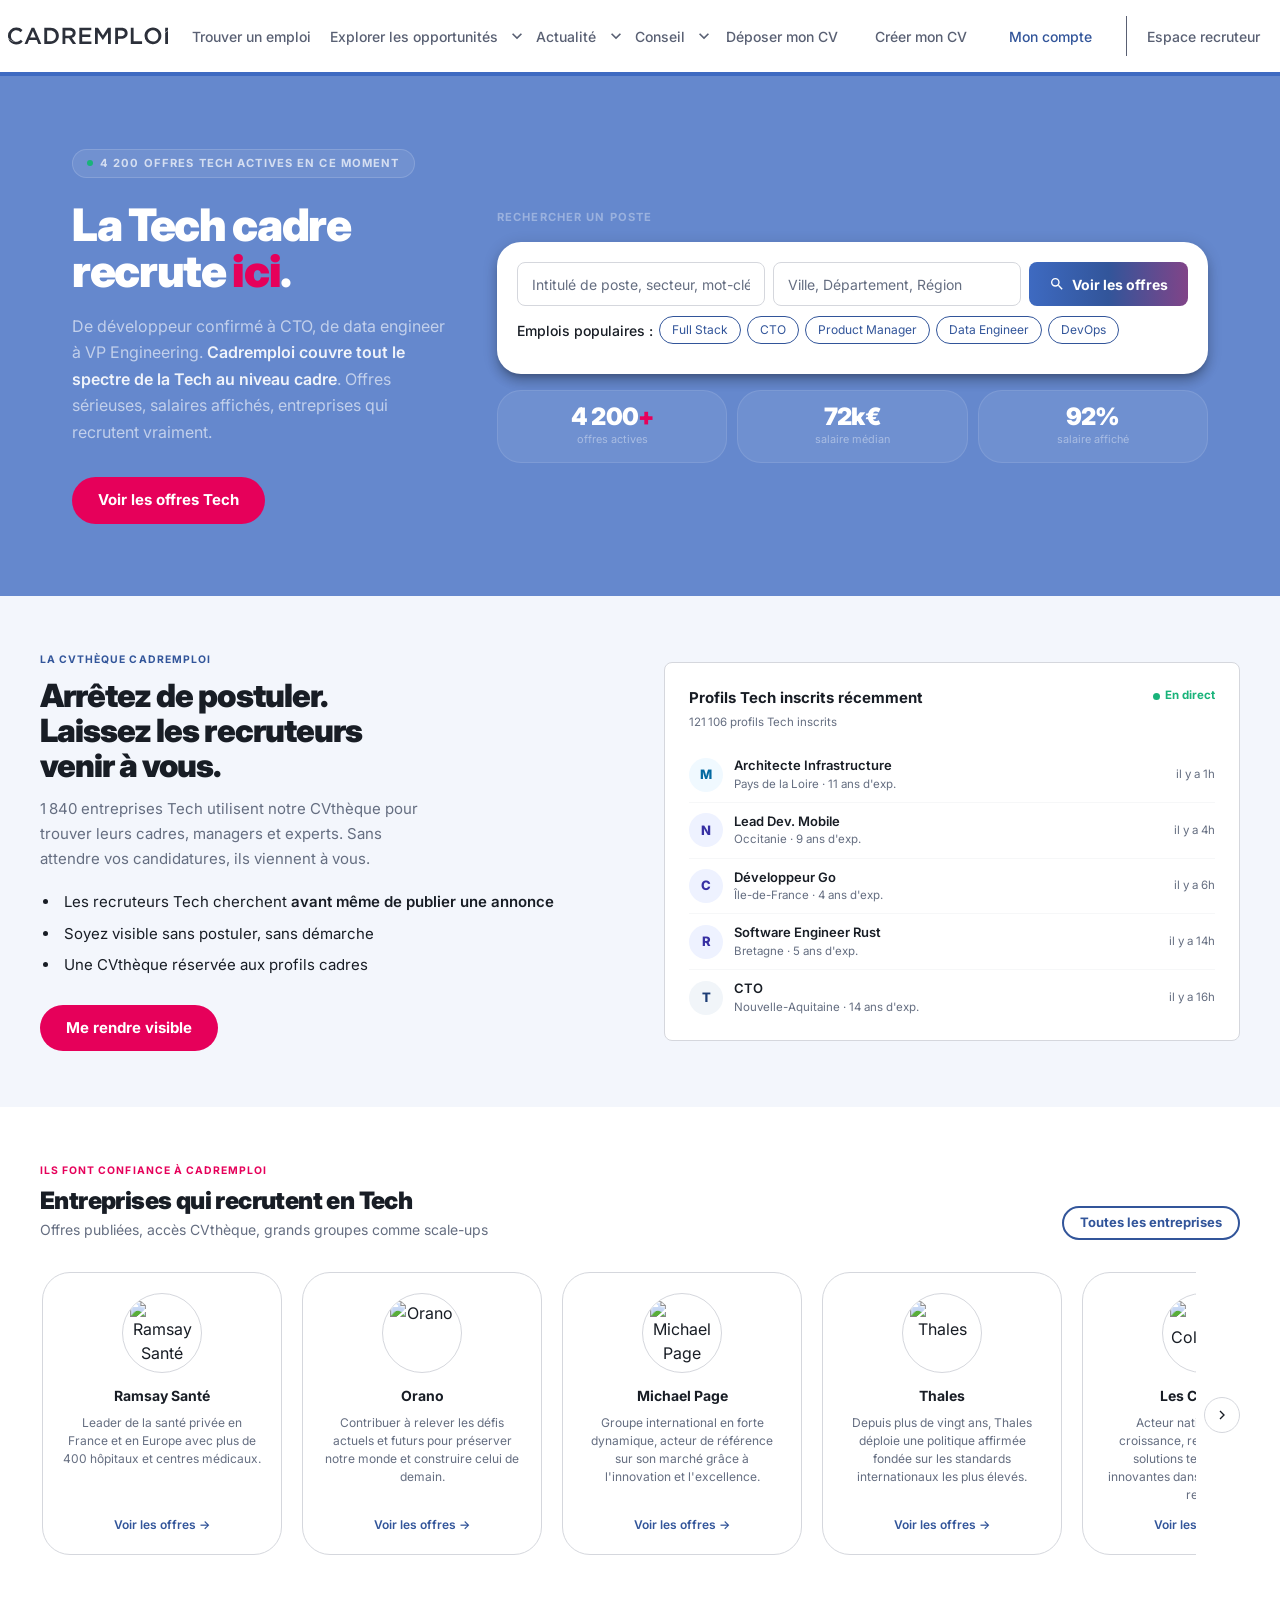
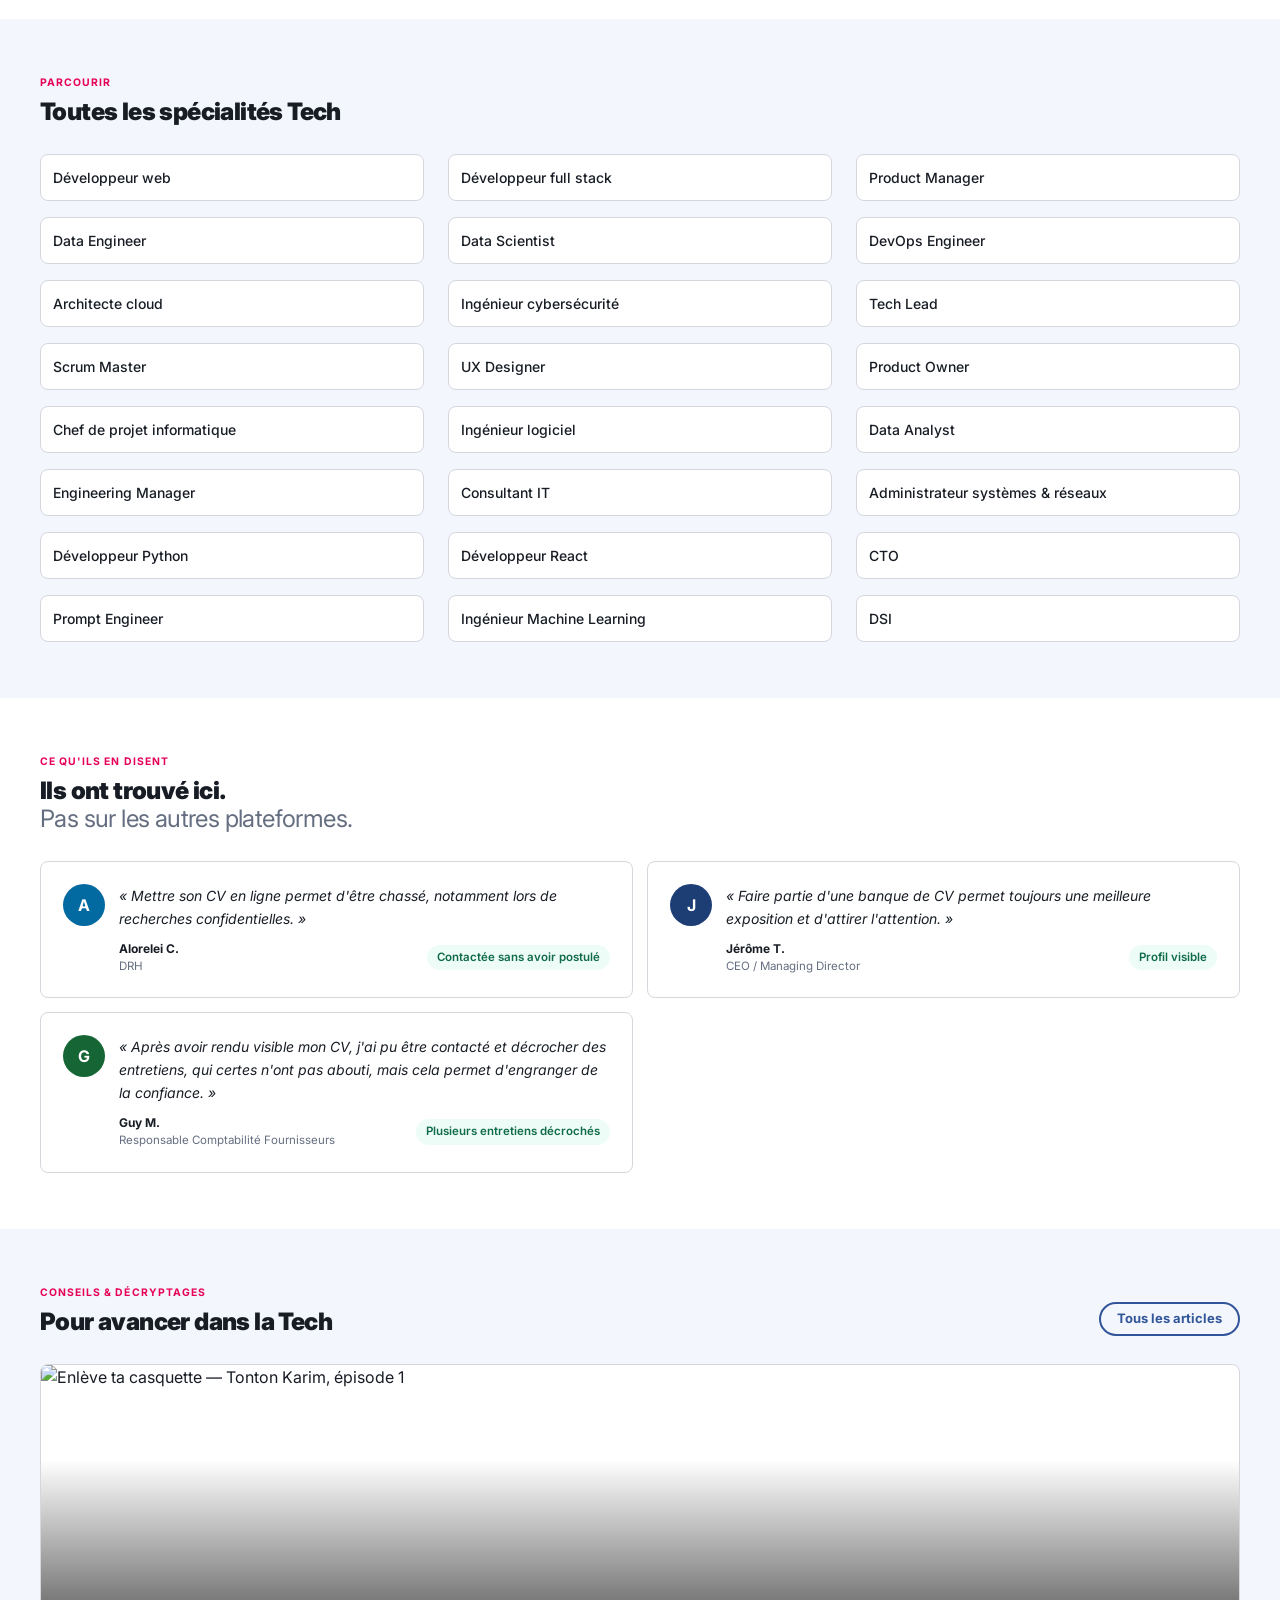
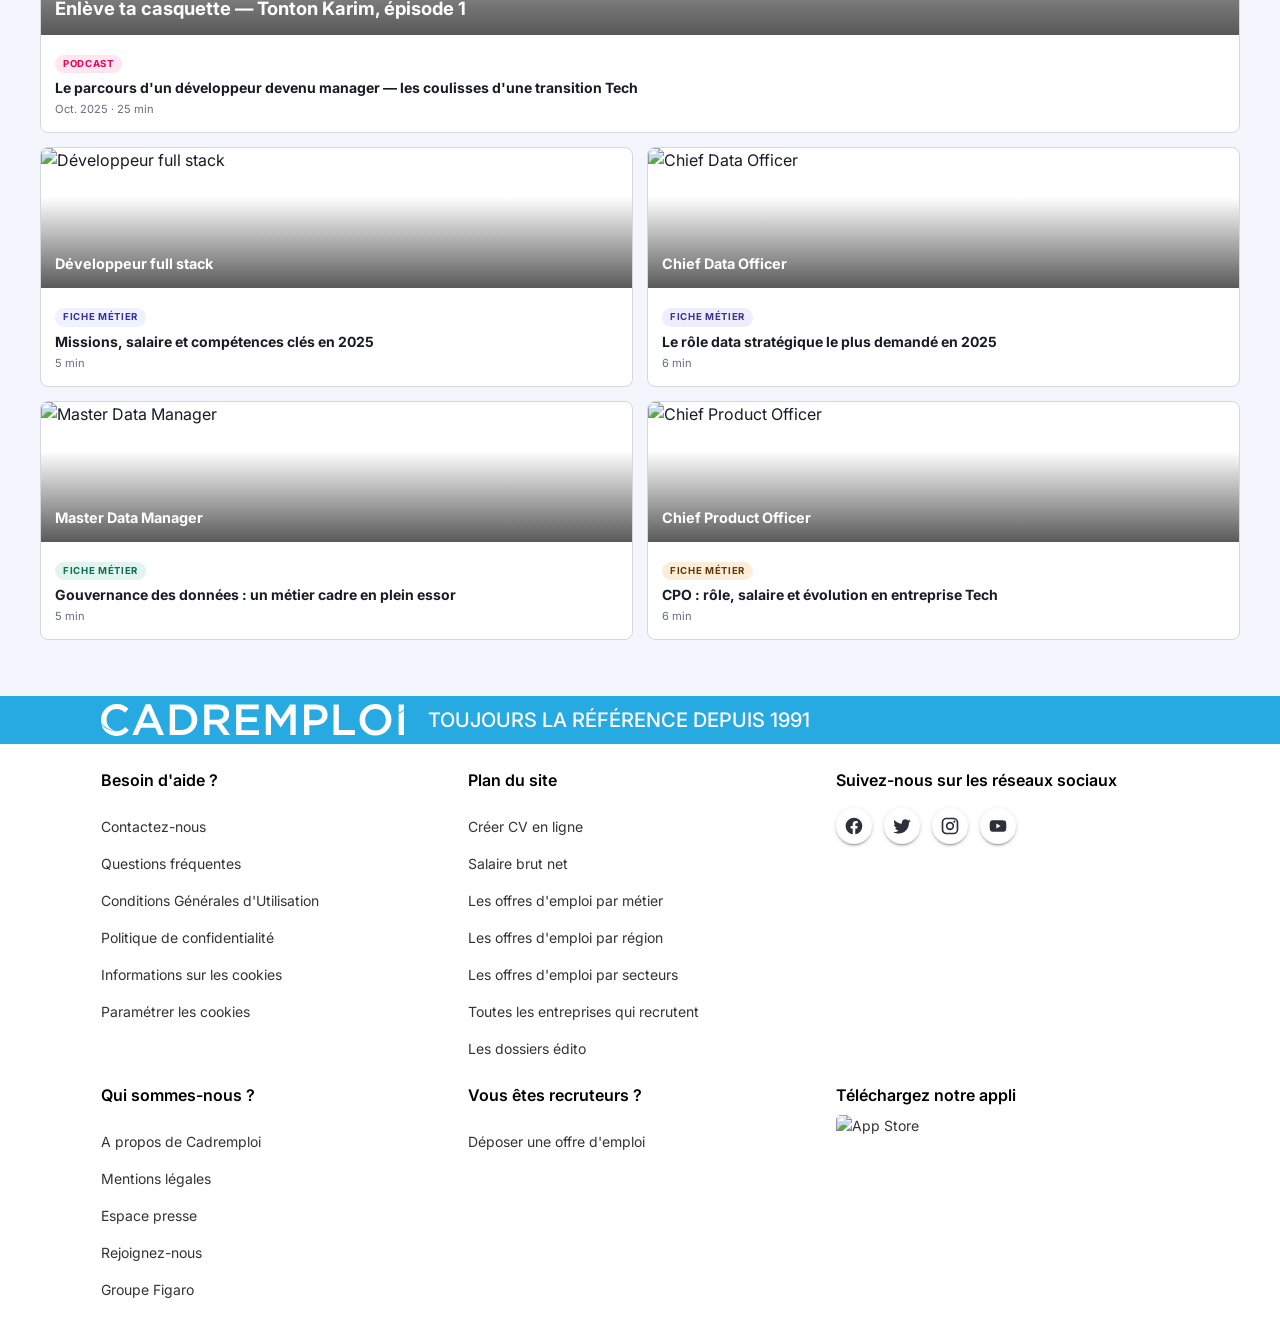
==== commit 4593bd7b: "Aligner le header tech/ sur celui de la prod (liste_offres) - Ajoute le lien "Espace recruteur" + sé" ====
--- a/tech/index.html
+++ b/tech/index.html
@@ -299,13 +299,13 @@
           />
         </a>
         <nav
-          class="d-none d-md-flex align-center ga-lg-4 ga-md-2 ps-2 font-weight-medium"
+          class="d-none d-md-flex align-center ga-lg-4 ga-md-2 ps-4 font-weight-medium"
           aria-label="Principale"
           data-v-ba1a373a=""
         >
           <a
             href="/emploi/liste_offres"
-            class="v-btn v-theme--ceTheme text-grey-800 v-btn--density-default rounded-lg v-btn--size-default v-btn--variant-text"
+            class="v-btn v-theme--ceTheme text-grey-800 v-btn--density-default rounded-lg v-btn--size-small v-btn--variant-text menu-button"
           >
             <span class="v-btn__content" data-no-activator=""
               >Trouver un emploi</span
@@ -314,7 +314,7 @@
 
           <div class="dropdown-wrapper" style="position: relative">
             <button
-              class="v-btn v-theme--ceTheme text-grey-800 v-btn--density-default rounded-lg v-btn--size-default v-btn--variant-text dropdown-toggle"
+              class="v-btn v-theme--ceTheme text-grey-800 v-btn--density-default rounded-lg v-btn--size-small v-btn--variant-text menu-button dropdown-toggle"
               aria-haspopup="menu"
               aria-expanded="false"
               data-dropdown="explorer"
@@ -416,7 +416,7 @@
 
           <div class="dropdown-wrapper" style="position: relative">
             <button
-              class="v-btn v-theme--ceTheme text-grey-800 v-btn--density-default rounded-lg v-btn--size-default v-btn--variant-text dropdown-toggle"
+              class="v-btn v-theme--ceTheme text-grey-800 v-btn--density-default rounded-lg v-btn--size-small v-btn--variant-text menu-button dropdown-toggle"
               aria-haspopup="menu"
               aria-expanded="false"
               data-dropdown="actualite"
@@ -503,7 +503,7 @@
 
           <div class="dropdown-wrapper" style="position: relative">
             <button
-              class="v-btn v-theme--ceTheme text-grey-800 v-btn--density-default rounded-lg v-btn--size-default v-btn--variant-text dropdown-toggle"
+              class="v-btn v-theme--ceTheme text-grey-800 v-btn--density-default rounded-lg v-btn--size-small v-btn--variant-text menu-button dropdown-toggle"
               aria-haspopup="menu"
               aria-expanded="false"
               data-dropdown="conseil"
@@ -661,7 +661,7 @@
 
           <a
             href="/depot-cv"
-            class="v-btn v-theme--ceTheme text-grey-800 v-btn--density-default rounded-lg v-btn--size-default v-btn--variant-text me-4"
+            class="v-btn v-theme--ceTheme text-grey-800 v-btn--density-default rounded-lg v-btn--size-small v-btn--variant-text menu-button me-4"
           >
             <span class="v-btn__content" data-no-activator=""
               >Déposer mon CV</span
@@ -669,7 +669,7 @@
           </a>
           <a
             href="/emploi/createur_cv"
-            class="v-btn v-theme--ceTheme text-grey-800 v-btn--density-default rounded-lg v-btn--size-default v-btn--variant-text me-4"
+            class="v-btn v-theme--ceTheme text-grey-800 v-btn--density-default rounded-lg v-btn--size-small v-btn--variant-text menu-button me-4"
           >
             <span class="v-btn__content" data-no-activator=""
               >Créer mon CV</span
@@ -681,13 +681,13 @@
 
         <a
           href="/emploi/creer_compte"
-          class="v-btn v-theme--ceTheme text-blue-600 v-btn--density-default rounded-lg v-btn--size-small v-btn--variant-outlined hidden-md-and-down mx-3"
+          class="v-btn v-theme--ceTheme text-blue-600 v-btn--density-default rounded-lg v-btn--size-small v-btn--variant-outlined signup-link mx-3"
         >
           <span class="v-btn__content" data-no-activator="">S'inscrire</span>
         </a>
 
         <button
-          class="v-btn v-theme--ceTheme text-blue-600 v-btn--density-default rounded-lg v-btn--size-small v-btn--variant-text js-connection-espace-perso me-6"
+          class="v-btn v-theme--ceTheme text-blue-600 v-btn--density-default rounded-lg v-btn--size-default v-btn--variant-text js-connection-espace-perso my-account-link me-6"
           aria-label="Connexion"
           id="btn-mon-compte"
         >
@@ -704,6 +704,18 @@
             >
           </span>
         </button>
+
+        <div class="h-divider hidden-md-and-down" aria-hidden="true"></div>
+        <a
+          href="https://espace-recruteurs.cadremploi.fr"
+          class="v-btn v-theme--ceTheme text-grey-800 v-btn--density-default rounded-lg v-btn--size-default v-btn--variant-text company-site-link hidden-sm-and-down font-weight-medium"
+          target="_blank"
+          rel="noopener"
+        >
+          <span class="v-btn__content" data-no-activator=""
+            >Espace recruteur</span
+          >
+        </a>
       </div>
     </header>
 
--- a/assets/css/header-footer-shared.css
+++ b/assets/css/header-footer-shared.css
@@ -75,8 +75,11 @@
    S'inscrire/Mon compte ne tiennent pas dans le header sans ce
    resserrement, y compris une fois l'icône Mon compte masquée à
    1468px — d'où ce seuil plus haut. Bug constaté sur les résolutions
-   labtop courantes 1280/1366/1440/1468 — corrigé sept. 2026. */
-@media (max-width: 1499px) {
+   labtop courantes 1280/1366/1440/1468 — corrigé sept. 2026.
+   Seuil aligné à 1641px sept. 2026 sur la valeur mesurée du passage
+   14px/16px de la police des boutons du header (même cause, même
+   seuil sur la vraie prod). */
+@media (max-width: 1641px) {
   nav[aria-label="Principale"].ga-lg-4 {
     gap: 8px !important;
   }
@@ -93,6 +96,9 @@
 }
 .ps-2 {
   padding-left: 8px !important;
+}
+.ps-4 {
+  padding-left: 16px !important;
 }
 .py-3 {
   padding-top: 12px !important;
@@ -213,9 +219,22 @@
   opacity: 1 !important;
 }
 
-/* Classes responsive */
+/* Classes responsive — noms et seuils Vuetify (breakpoints
+   xs<600 / sm 600-959 / md 960-1279 / lg 1280-1919 / xl≥1920).
+   "hidden-X-and-down" masque X et tout ce qui est plus petit,
+   "hidden-X-and-up" masque X et tout ce qui est plus grand.
+   Vérifié sept. 2026 sur la vraie prod (matched CSS rule :
+   ".hidden-md-and-down { display:none }" sous exactement 1279.98px)
+   — .hidden-md-and-down masque donc tout sous 1280px, PAS sous 960px
+   comme l'ancienne version de ce fichier le supposait (l'icône
+   "Mon compte" et le "Mon compte"-texte se partagent le seuil 1280 en
+   miroir : l'un est .hidden-lg-and-up, l'autre .hidden-md-and-down —
+   ce n'est pas une redondance, les deux ne sont jamais visibles en
+   même temps). "Espace recruteur" masque, lui, à 960px : c'est
+   .hidden-sm-and-down, une classe différente malgré le nom voisin. */
 /* Par défaut, tous les éléments sont visibles */
 .hidden-md-and-down,
+.hidden-sm-and-down,
 .hidden-lg-and-up,
 .hidden-md-and-up {
   display: initial;
@@ -226,7 +245,7 @@
   .d-md-flex {
     display: none !important;
   }
-  .hidden-md-and-down {
+  .hidden-sm-and-down {
     display: none !important;
   }
   .d-none.d-md-block {
@@ -243,7 +262,7 @@
   }
 }
 
-/* >= 1468px (tablettes et desktop) */
+/* >= 960px (tablettes et desktop) */
 @media (min-width: 960px) {
   .d-md-flex {
     display: flex !important;
@@ -254,7 +273,7 @@
   .hidden-md-and-up {
     display: none !important;
   }
-  .hidden-md-and-down {
+  .hidden-sm-and-down {
     display: initial !important;
   }
   .py-md-4 {
@@ -264,6 +283,13 @@
 
   /* Sur desktop, le bouton hamburger est caché et le v-toolbar__prepend ne doit pas avoir de margin */
   .v-toolbar__prepend {
+    display: none !important;
+  }
+}
+
+/* < 1280px (seuil Vuetify lg) */
+@media (max-width: 1279px) {
+  .hidden-md-and-down {
     display: none !important;
   }
 }
@@ -273,17 +299,8 @@
   .hidden-lg-and-up {
     display: none !important;
   }
-
-  /* Exception pour l'icône Mon compte : reste visible jusqu'à 1468px */
-  #btn-mon-compte .hidden-lg-and-up {
-    display: inline !important;
-  }
-}
-
-/* >= 1468px : cacher l'icône Mon compte en mode desktop */
-@media (min-width: 1468px) {
-  #btn-mon-compte .hidden-lg-and-up {
-    display: none !important;
+  .hidden-md-and-down {
+    display: initial !important;
   }
 }
 
@@ -432,16 +449,75 @@
   max-width: unset;
 }
 
-/* Boutons de navigation (variant text) - padding réduit */
+/* Taille de police réelle des boutons du header — système à 3 paliers
+   mesuré pas à pas sur la vraie prod (liste_offres), calé sur les
+   seuils Vuetify standard md=960/lg=1280 + un seuil custom ~1642 :
+     - ≥ 1642px : 16px, padding nav "8px 16px", gap "16px"
+     - 1280-1641px : 14px, padding nav "8px 4px", gap "8px"
+     - < 1280px : 13px, mêmes padding/gap que le palier du dessus
+   ("Mon compte"/"Espace recruteur" suivent la même police mais un
+   padding propre : "8px" ≥1280px, "8px 4px" en dessous — l'icône
+   "Mon compte" bascule aussi exactement à 1280px, cf. .hidden-lg-and-up
+   plus haut). Base = palier large (≥1642px). */
+.menu-button,
+.signup-link,
+.company-site-link,
+.my-account-link {
+  font-size: 1rem;
+}
+
+.company-site-link,
+.my-account-link {
+  padding: 8px;
+}
+
 nav[aria-label="Principale"] .v-btn--variant-text {
-  padding: 0.75rem 0.8rem;
-}
-
-/* Resserrer encore le padding des liens de nav entre 1280 et 1499px
-   (voir le commentaire sur ga-lg-4 plus haut — même cause) */
-@media (max-width: 1499px) {
+  padding: 8px 16px;
+}
+
+/* Palier "medium" : 1280-1641px */
+@media (max-width: 1641px) {
   nav[aria-label="Principale"] .v-btn--variant-text {
-    padding: 0.75rem 0.4rem;
+    padding: 8px 4px;
+  }
+}
+
+/* Palier "narrow" (< 1280px, seuil Vuetify lg) : la partie padding
+   vit ici, la partie font-size est plus bas (après le palier medium
+   1280-1641px, pour gagner la bataille de cascade sur le même
+   sélecteur nav[aria-label="Principale"] — les deux règles sont
+   !important donc c'est l'ORDRE dans le fichier qui tranche). */
+@media (max-width: 1279px) {
+  .company-site-link,
+  .my-account-link {
+    padding: 8px 4px;
+  }
+}
+
+/* Marge de sécurité résiduelle sous 1642px (tout le palier
+   medium+narrow). Police Google Fonts oblige (voir plus haut), notre
+   rendu d'"Inter" n'est pas strictement identique en métrique à celui
+   de la prod (autohébergé) : mesuré ~10% plus large à taille égale
+   une fois les 3 paliers ci-dessus appliqués. Sans cette marge
+   résiduelle, le header déborde encore horizontalement (notamment
+   960-1279px, et 1280-1641px une fois "Mon compte" en texte et/ou
+   "S'inscrire" réapparus) malgré des valeurs de police/padding par
+   ailleurs identiques à la prod. */
+@media (max-width: 1641px) {
+  nav[aria-label="Principale"] .v-btn--variant-text {
+    padding: 8px 2px;
+  }
+  nav[aria-label="Principale"].ga-lg-4 {
+    gap: 4px !important;
+  }
+}
+
+@media (max-width: 1279px) {
+  nav[aria-label="Principale"] .v-btn--variant-text {
+    padding: 8px 0;
+  }
+  nav[aria-label="Principale"].ga-lg-4 {
+    gap: 2px !important;
   }
 }
 
@@ -601,21 +677,49 @@
   }
 }
 
-/* Resserrer encore la nav entre 1280 et 1499px : texte légèrement
-   plus petit (hérité par les boutons via --v-btn-size non défini,
-   cf. .v-btn--size-default) + icône "Mon compte" masquée plus tôt
-   (redondante avec le texte, déjà masquée au-delà de 1468px par la
-   règle plus bas — ici on couvre aussi 1468-1499px où le reste du
-   header repasse en taille normale mais où ça ne suffit pas encore).
-   Ne touche pas à overflow : #header nav a besoin de overflow:visible
-   pour que les menus déroulants ne soient pas coupés (règle plus bas,
-   ne pas la contourner). */
-@media (max-width: 1499px) {
+/* Seuils mesurés directement sur la prod (liste_offres, resize pas à
+   pas + lecture des styles calculés une fois l'app Vue hydratée —
+   son vrai système est piloté par ResizeObserver, cf. les classes
+   "hidden-custom-width-1390", pas de simples media queries CSS ;
+   ce fichier statique les approxime avec les seuils CSS classiques
+   ci-dessous, mesurés un par un plutôt que devinés) :
+   - texte des boutons du header (nav + S'inscrire/Mon compte/Espace
+     recruteur) : 14px sous ~1642px, 16px au-delà (mesuré : 14px
+     encore à 1640px, 16px dès 1645px)
+   - "S'inscrire" : masqué à 1390px et en dessous, visible dès 1391px
+   - icône "Mon compte" : déjà gérée par .hidden-lg-and-up, seuil
+     unique 1280px (voir plus haut — pas de palier à 1468px, supprimé
+     après mesure) */
+@media (max-width: 1641px) {
   nav[aria-label="Principale"] {
     font-size: 14px !important;
   }
-  #btn-mon-compte .hidden-lg-and-up {
+  .menu-button,
+  .company-site-link,
+  .my-account-link {
+    font-size: 14px !important;
+  }
+}
+
+@media (max-width: 1390px) {
+  .signup-link {
     display: none !important;
+  }
+}
+
+/* Palier "narrow" : < 1280px (seuil Vuetify lg) — placé APRÈS le
+   palier medium ci-dessus pour gagner la cascade (même sélecteur,
+   même !important, l'ordre dans le fichier décide). La partie
+   padding de ce palier est plus haut, avec le reste du système à
+   3 paliers (cf. son commentaire). */
+@media (max-width: 1279px) {
+  nav[aria-label="Principale"] {
+    font-size: 13px !important;
+  }
+  .menu-button,
+  .company-site-link,
+  .my-account-link {
+    font-size: 13px !important;
   }
 }
 
@@ -823,10 +927,11 @@
   transition: transform 0.2s ease;
 }
 
-/* Bouton S'inscrire - ajustement pour correspondre à l'original */
+/* Bouton S'inscrire - ajustement pour correspondre à l'original
+   (font-size mesuré sur la prod : 16px, pas 13px) */
 .v-btn--variant-outlined.v-btn--size-small {
   padding: 8px 16px !important;
-  font-size: 13px !important;
+  font-size: 16px !important;
   font-weight: 500 !important;
   line-height: normal !important;
   border-radius: 8px !important;
@@ -862,27 +967,24 @@
 
 .cadremploi-logo img {
   max-width: 100%;
-  height: auto;
-}
-
-/* Sur mobile, réduire la taille du logo */
-@media (max-width: 1467px) {
-  .cadremploi-logo {
-    flex: 0 0 auto;
-    max-width: 140px;
-    margin-left: 0.5rem;
-  }
-
-  .cadremploi-logo img {
-    width: 140px;
-    height: auto;
-  }
-}
-
-@media (min-width: 1920px) {
-  .cadremploi-logo {
-    width: 240px;
-  }
+  /* Pas de height:auto : en prod l'image n'a pas de hauteur CSS propre,
+     elle garde l'attribut HTML height="36" tel quel (rendu non
+     proportionnel, cf. width="240" height="36" plus haut dans le
+     markup) — un height:auto ici recalcule la hauteur depuis le ratio
+     naturel du SVG (~9.4:1) et écrase le logo à ~17px au lieu de 36px. */
+}
+
+/* Pas de variation de taille du logo selon la largeur d'écran :
+   mesuré fixe à 160×36 sur la prod de 375px à 1920px (les anciennes
+   règles ci-dessous, qui le réduisaient à 140px sous 1467px et
+   l'élargissaient à 240px au-delà de 1920px, ne correspondaient à
+   rien d'observé — supprimées sept. 2026). */
+
+/* Séparateur vertical avant "Espace recruteur" (repris de la prod) */
+.h-divider {
+  border-left: 1px solid rgb(var(--v-theme-pale-grey-40));
+  height: 40px;
+  margin: 0 12px;
 }
 
 /* S'assurer que le header permet l'overflow et a la bonne bordure */
@@ -897,8 +999,16 @@
   box-sizing: border-box;
 }
 
+/* overflow:hidden ici (pas visible) — comme en prod : le
+   `.v-toolbar__content` de la vraie prod a overflow:hidden. Les
+   méga-menus déroulants (.dropdown-menu) sont en position:fixed,
+   donc jamais rognés par ce overflow:hidden (le fixed échappe aux
+   ancêtres qui clippent, sauf transform/filter actif — absent ici).
+   Ce réglage absorbe aussi, sans barre de défilement horizontale,
+   le léger surplus de largeur dû à nos polices Google Fonts (voir
+   plus haut) sur les largeurs les plus tendues (~960-1150px). */
 #header .v-toolbar__content {
-  overflow: visible !important;
+  overflow: hidden;
 }
 
 #header nav {
@@ -1711,13 +1821,11 @@
   justify-content: center;
 }
 
-.v-btn--size-small {
-  --v-btn-size: 0.875rem;
-  --v-btn-height: 36px;
-  font-size: var(--v-btn-size);
-}
-
-/* Surcharger les variables Vuetify pour les boutons sociaux */
+/* Surcharger les variables Vuetify pour les boutons sociaux
+   (bloc non scopé ".v-btn--size-small" supprimé sept. 2026 : il
+   dupliquait — en l'écrasant, faute d'!important — la vraie règle
+   de taille du header ligne ~419, ramenant à 14px tous les boutons
+   du menu principal censés faire 13px comme en prod) */
 .reseaux-sociaux .v-btn--size-small {
   --v-btn-size: 0.875rem !important;
   --v-btn-height: 36px !important;
